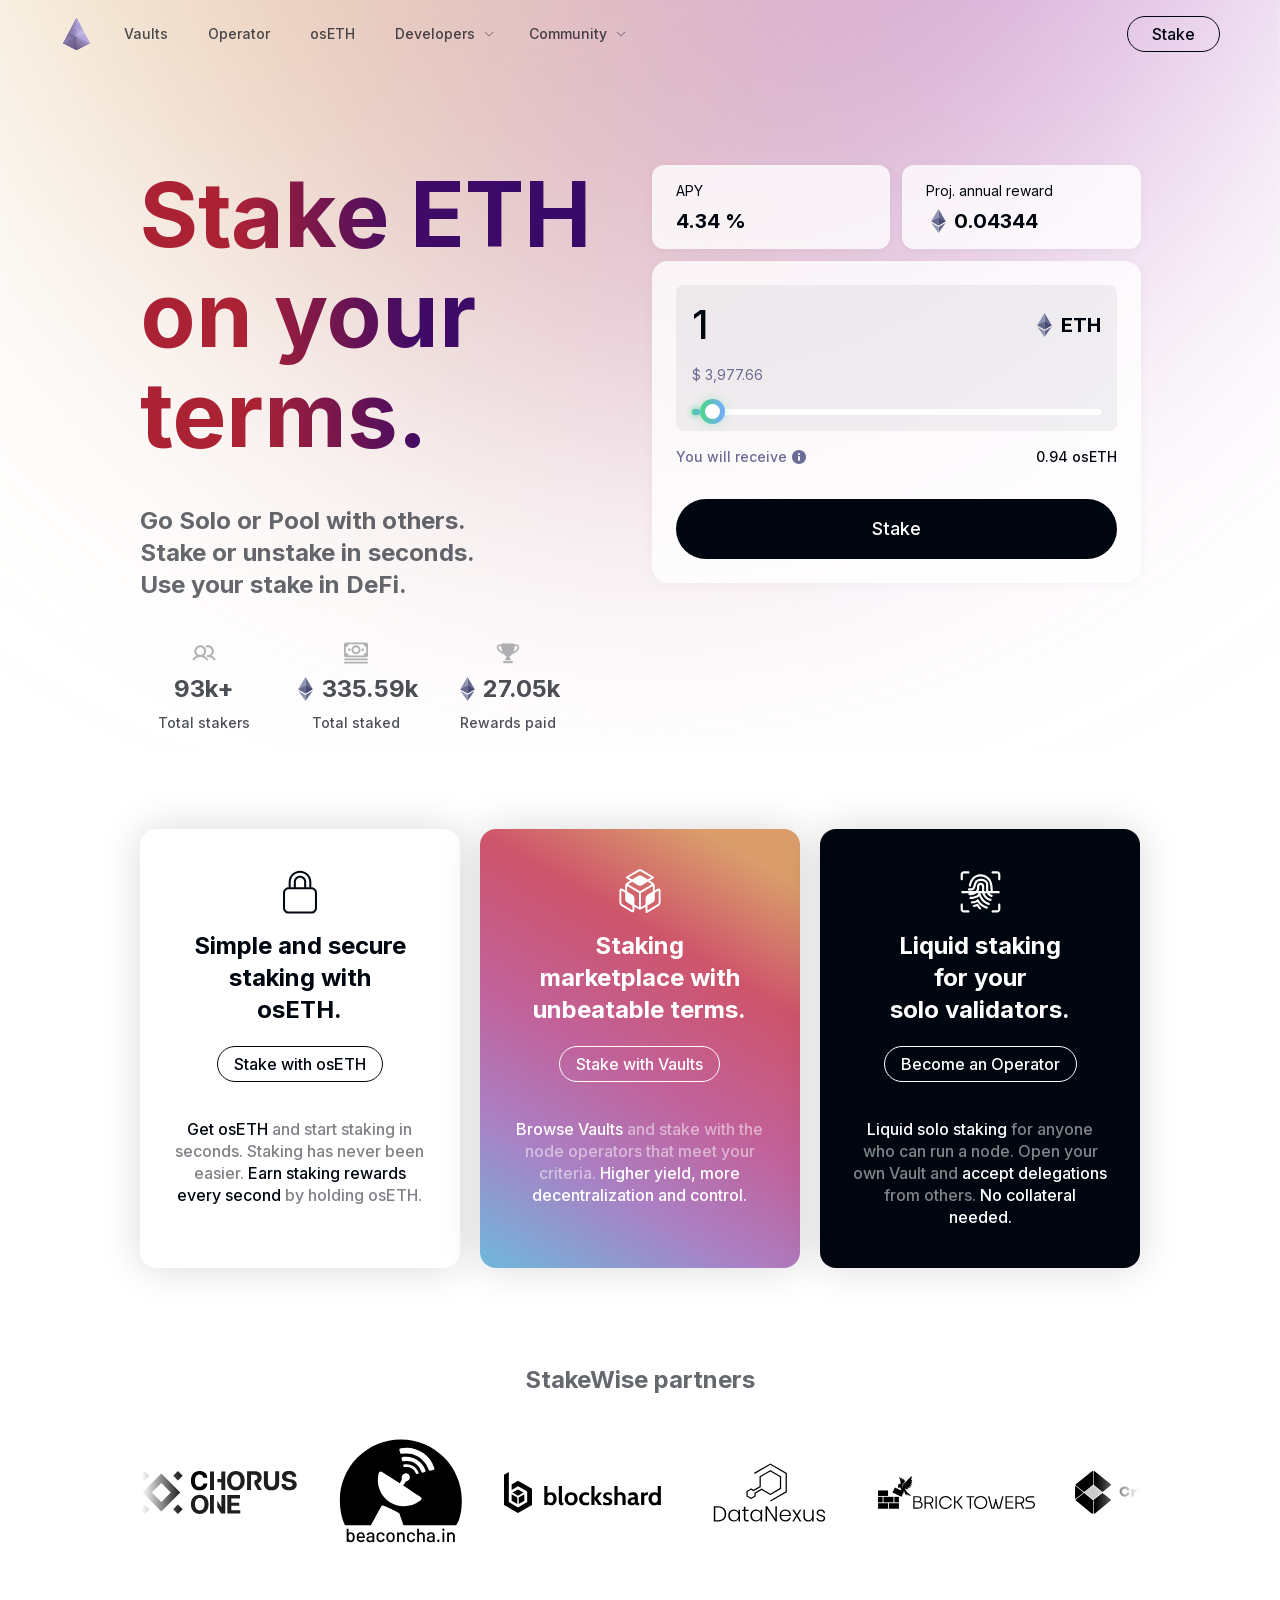
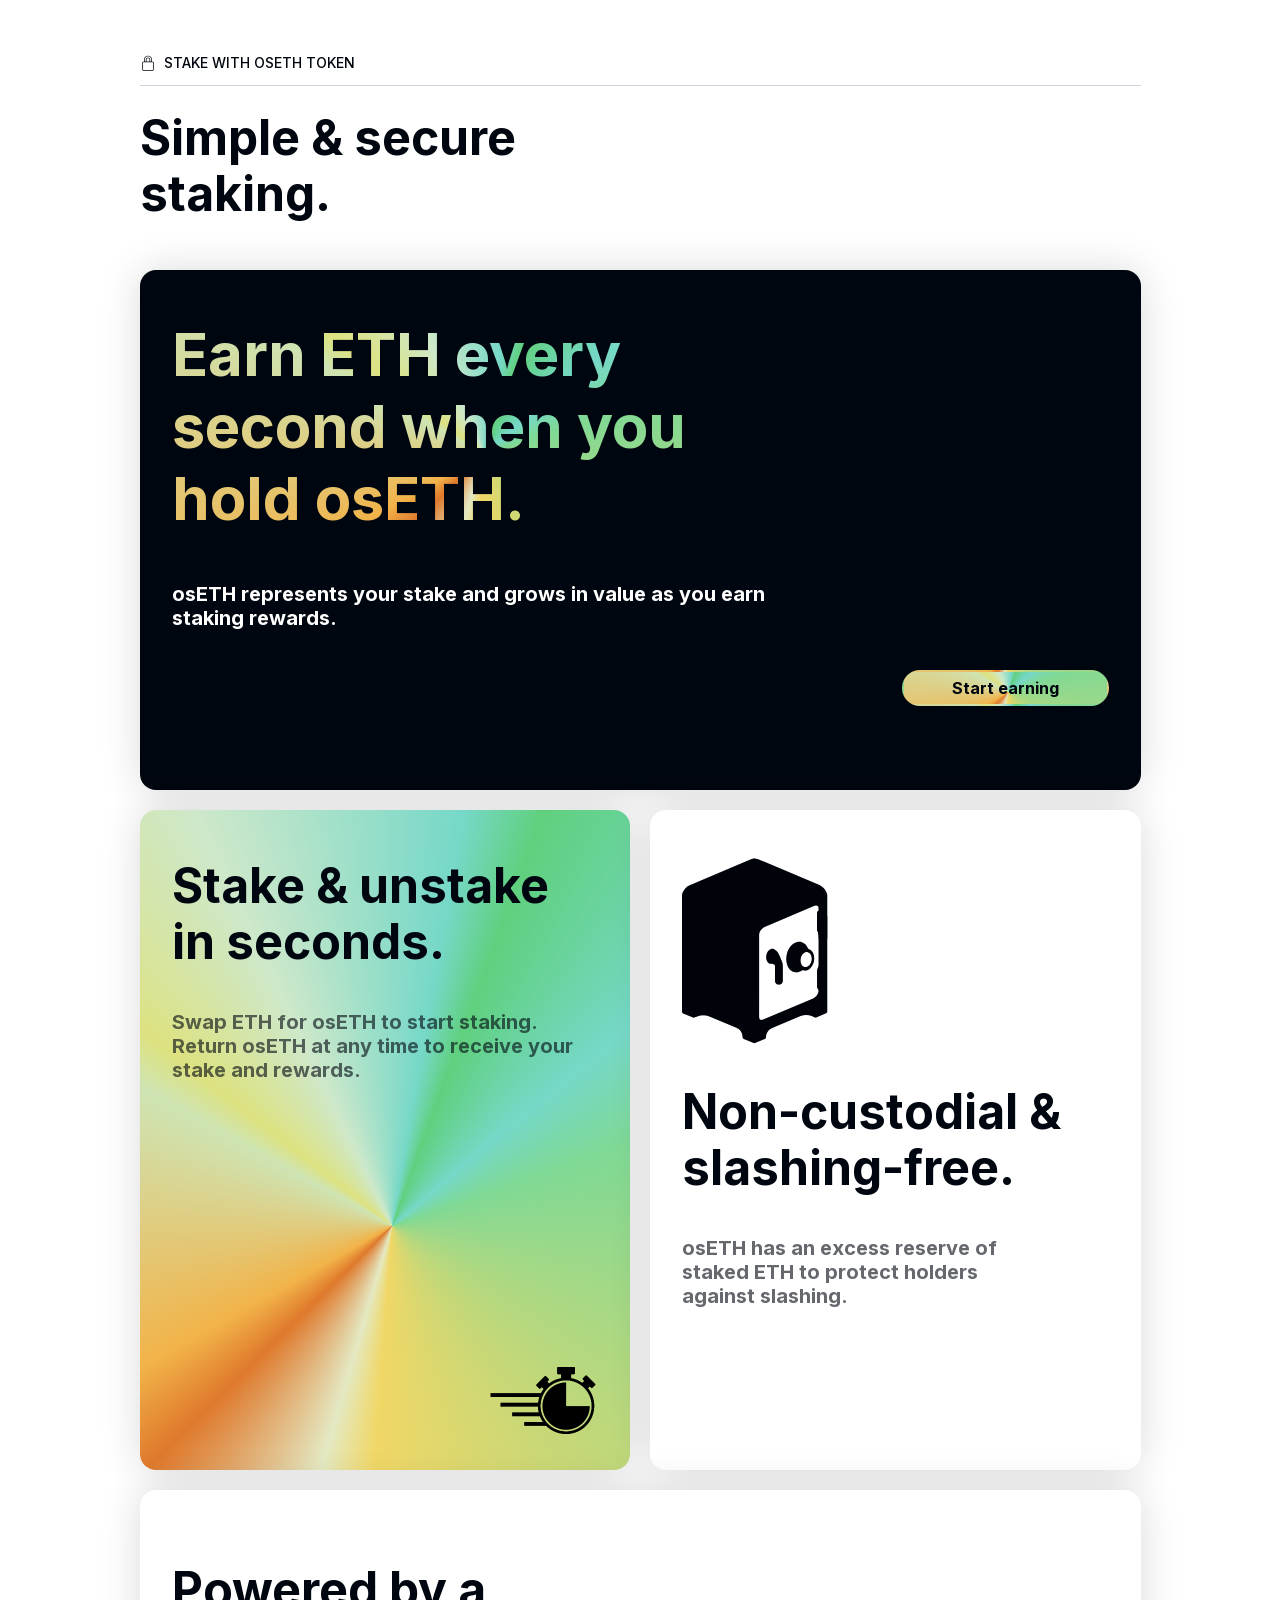
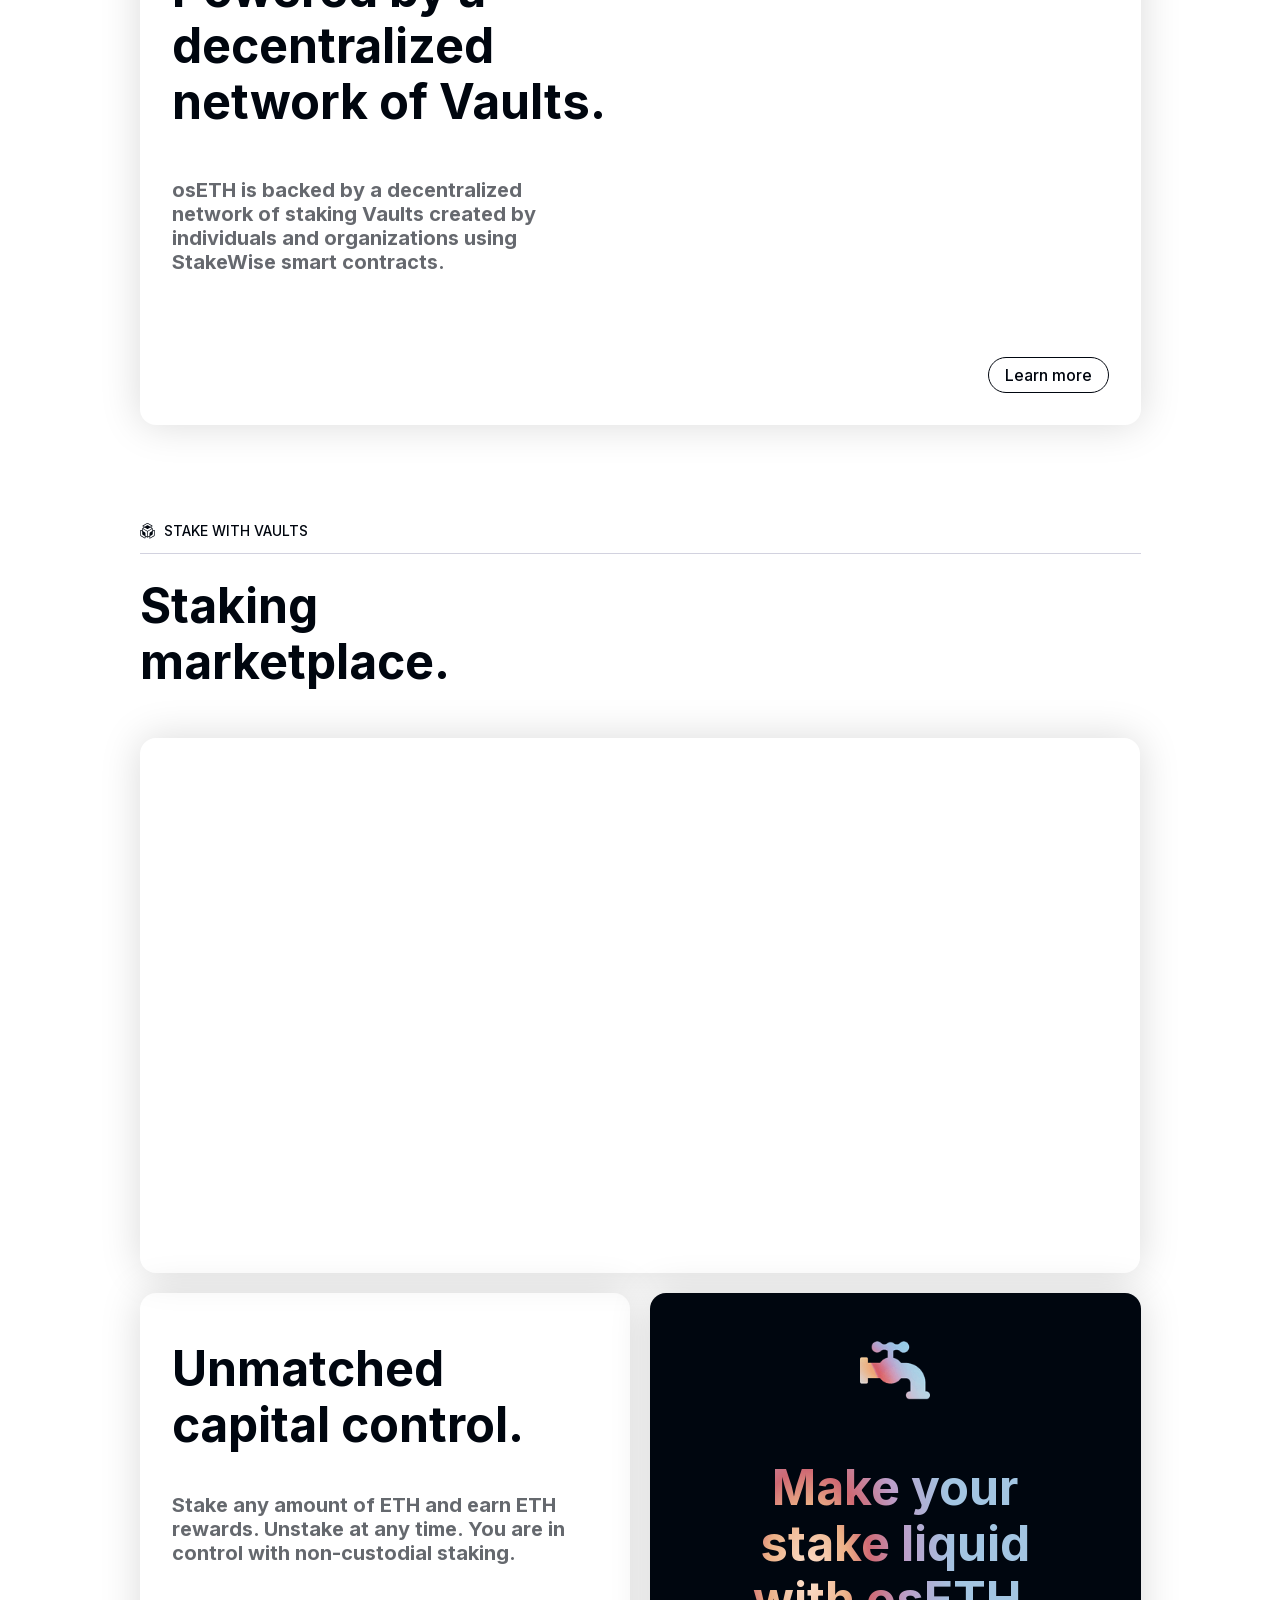
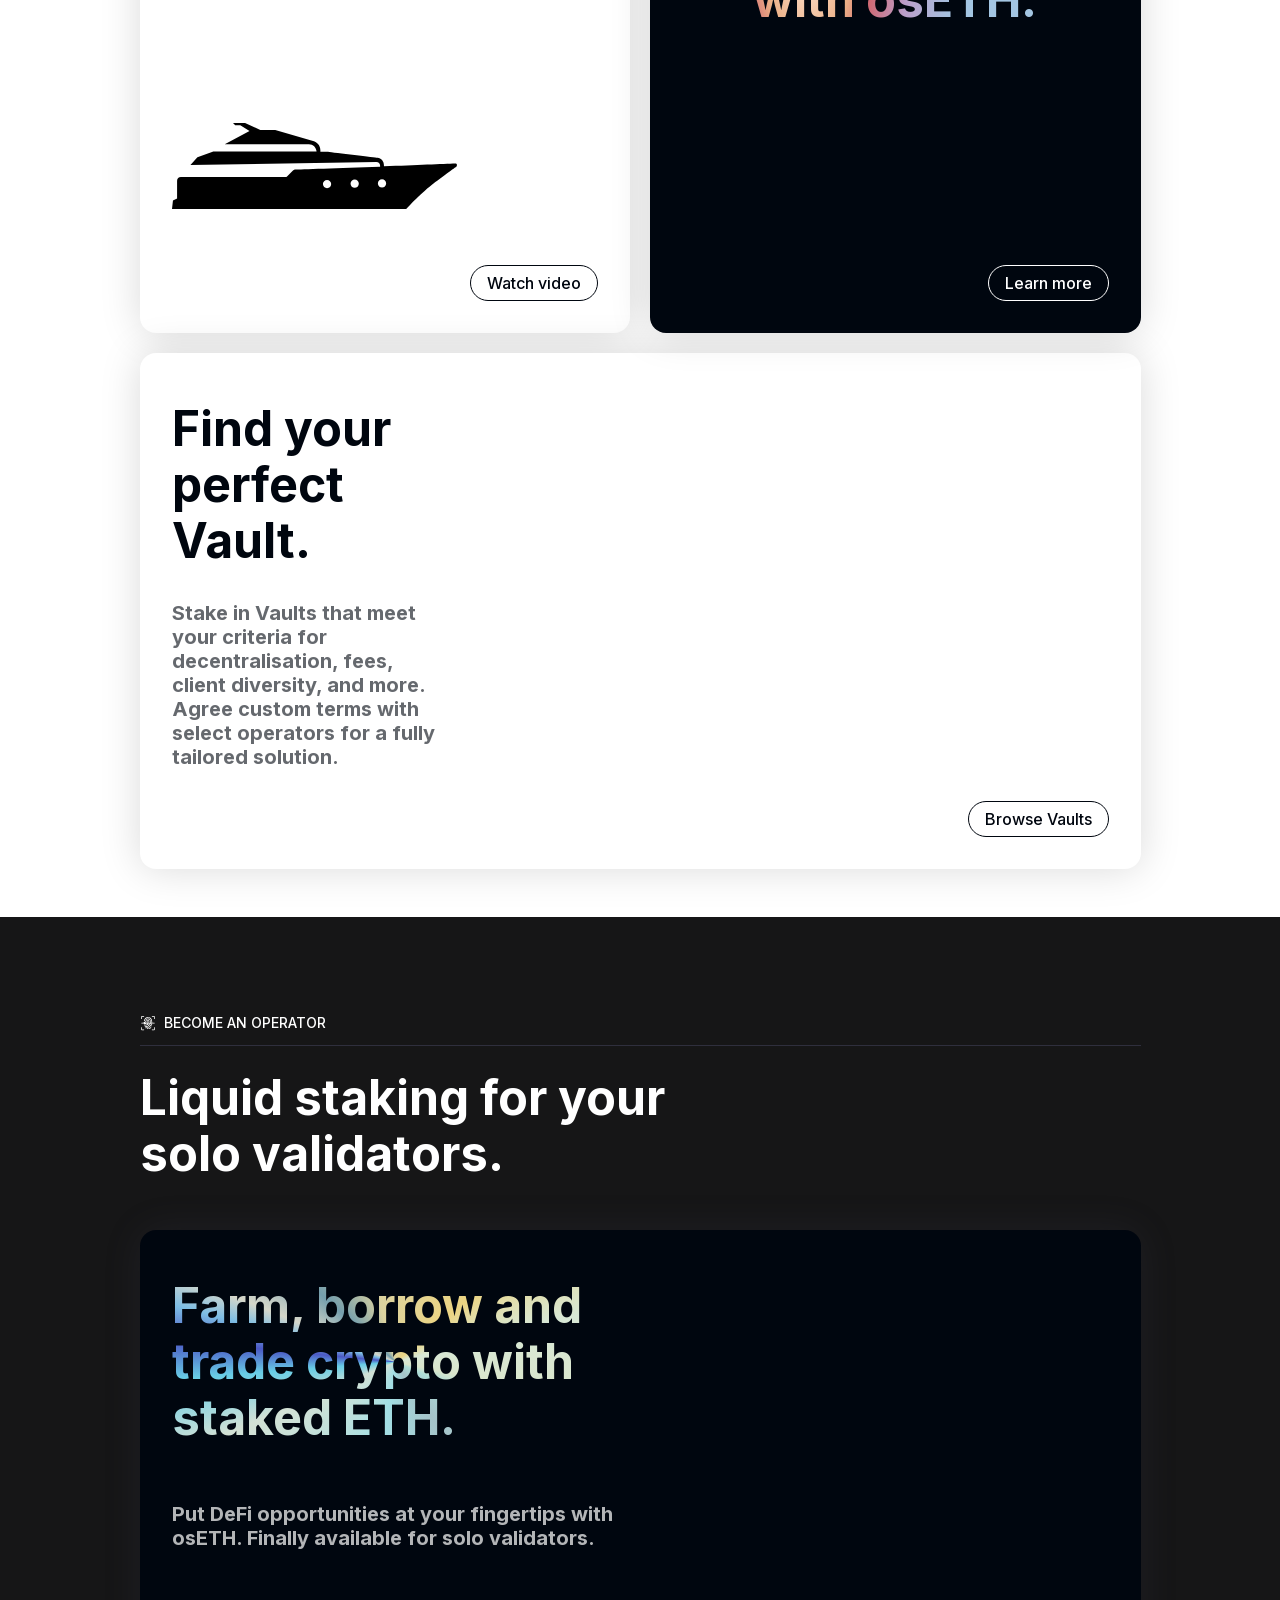
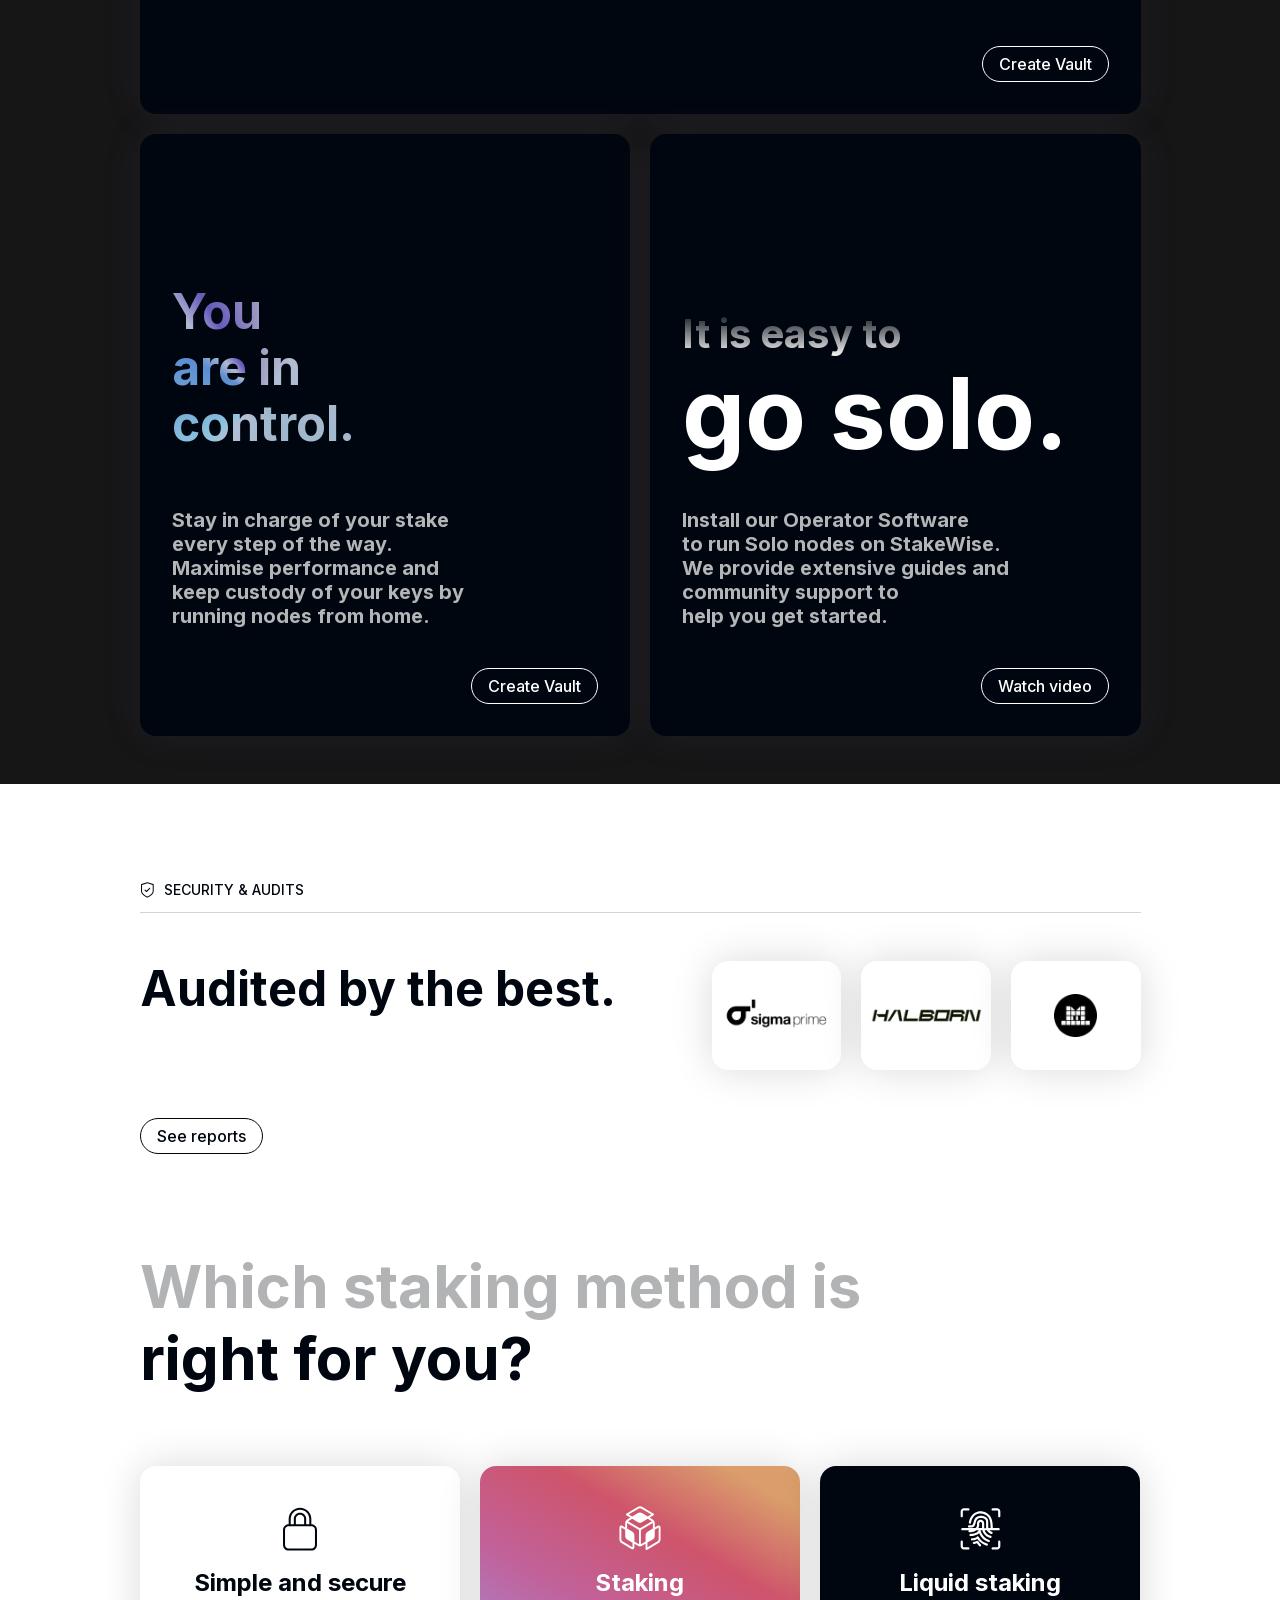
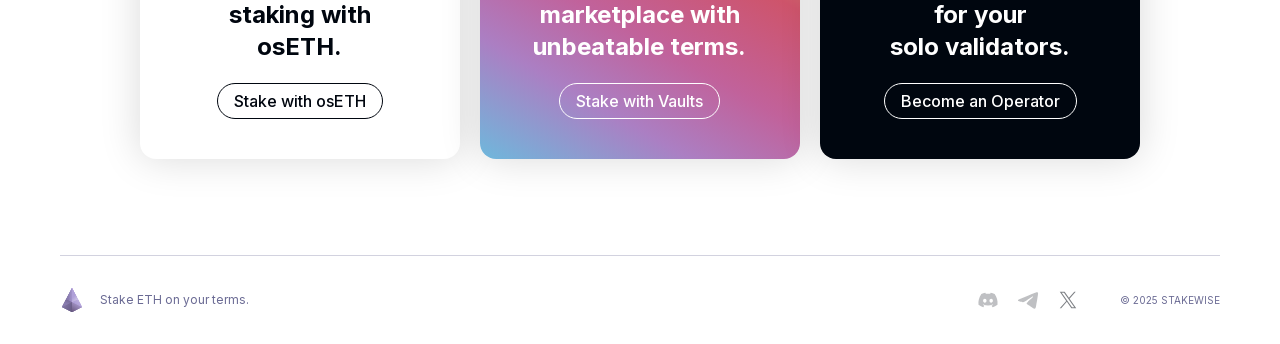
==== index.html @ fa7c487f "Add files via upload" ====
<!DOCTYPE html><html lang="en" ></html><div id="in-page-channel-node-id" data-channel-name="in_page_channel_l9m4W1"></div><head><meta charset="UTF-8"><meta name="viewport" content="width=device-width, initial-scale=1, maximum-scale=1"><link rel="stylesheet" href="39b084d6e397ba7d.css" data-precedence="next"><link rel="stylesheet" href="096dc7ff7475cba7.css" data-precedence="next"><link rel="stylesheet" href="e656aaec011d5eab.css" data-precedence="next"><link rel="stylesheet" href="d4cf438e42cace53.css" data-precedence="next"><link rel="stylesheet" href="beed02d20dc5c3bf.css" data-precedence="next"><link rel="stylesheet" href="f90526c8b22a120e.css" data-precedence="next"><link rel="stylesheet" href="a6776ba857302d4e.css" data-precedence="next"><meta name="next-size-adjust" content=""><meta name="theme-color" content="#eeebf3"><meta name="color-scheme" content="light dark"><title> Liquid Ethereum Staking | Ethereum Proof Of Stake Pool and Solo Staking | StakeWise</title><link rel="icon" type="image/x-icon" href="favicon.ico"><link rel="shortcut icon" type="x-icon" href="favicon.png"><link rel="canonical" href="https://stakewise.network">
  <meta name="description" content="StakeWise offers an easy and secure way to stake ETH.
        Earn ETH rewards with hassle-free liquid staking by StakeWise, trusted by over 93,000 Ethereum Stakers. Stake and Unstake instantly.
        Stake solo or pool ETH with others, and use your stake to borrow, farm, and trade in DeFi."><meta property="og:title" content="Ethereum Proof Of Stake Pool and Solo Staking | StakeWise"><meta property="og:description" content="StakeWise offers an easy and secure way to stake ETH.
        Earn ETH rewards with hassle-free liquid staking by StakeWise, trusted by over 5,000 users.
        Stake solo or pool ETH with others, and use your stake to borrow, farm, and trade in DeFi."><meta property="og:url" content="https://stakewise.network"><meta property="og:site_name" content="Stakewise Landing"><meta property="og:image" content="https://stakewise.network/og-image.png"><meta property="og:type" content="website"><meta name="twitter:card" content="summary_large_image"><meta name="twitter:title" content="Ethereum Proof Of Stake Pool and Solo Staking | StakeWise"><meta name="twitter:description" content="StakeWise offers an easy and secure way to stake ETH.
        Earn ETH rewards with hassle-free liquid staking by StakeWise, trusted by over 5,000 users.
        Stake solo or pool ETH with others, and use your stake to borrow, farm, and trade in DeFi."><meta name="twitter:image" content="https://stakewise.network/og-image.png">
<link rel="shortcut icon" href="favicon.ico"><script data-scrapbook-elem="custom-elements-loader">(function (names) { if (!customElements) { return; } for (const name of names) { customElements.define(name, class CustomElement extends HTMLElement {}); } })(["next-route-announcer"])</script></head><body class="__className_60e376 body-light-theme"><div id="global-wrapper"><div><div class="AppLayout_container__qkyqA flex flex-col"><div class="ObserverWrapper_observerWrapper__8EFhT" style="height: 69px;"><div class="ObserverWrapper_observerPixel__0LZLV"></div><div class="ObserverWrapper_container__kDQys z-header border-bottom"><header class="width-container flex items-center justify-between py-12"><div class="flex items-center"><a data-testid="landing-header-navigation-logo" aria-label="Go to home page" href=""><div class="Image_image__udnB0 inline-block" style="width:32rem;min-width:32rem;height:32rem;background-image:url(&quot;swise.7c2c319f.svg&quot;);background-repeat:no-repeat;background-position:center;background-size:contain"></div></a><div class="ml-32 flex"><a class="interaction-color-moon relative py-12" data-testid="landing-header-link-vaults" href="#vaults"><div class="Header_navigation__8GZNX text-t14m text-coal">Vaults</div></a><a class="interaction-color-moon relative py-12 ml-40" data-testid="landing-header-link-operator" href="#operator"><div class="Header_navigation__8GZNX text-t14m text-coal">Operator</div></a><a class="interaction-color-moon relative py-12 ml-40" data-testid="landing-header-link-oseth" href="#osETH"><div class="Header_navigation__8GZNX text-t14m text-coal">osETH</div></a></div><div class="ml-40 Dropdown_dropdown__tx_lv inline-flex relative"><button class="flex justify-center items-center ButtonBase_wrapper__uukgB whitespace-nowrap cursor-pointer" id="headlessui-listbox-button-«R1mthdb»" type="button" role="button" aria-haspopup="listbox" aria-expanded="false" data-headlessui-state="" data-testid="landing-header-link-developers-button"><div class="Header_navigation__8GZNX text-t14m text-coal">Developers</div><div class="Icon_down__VPb3q opacity-50 ml-6 Image_image__udnB0 inline-block bg-moon" style="width:16rem;min-width:16rem;height:16rem;mask-image:url(&quot;up.fbb8a0fb.svg&quot;);-webkit-mask-image:url(&quot;up.fbb8a0fb.svg&quot;);-webkit-mask-repeat:no-repeat;-webkit-mask-position:center center;-webkit-mask-size:contain"></div></button></div><div class="ml-32 Dropdown_dropdown__tx_lv inline-flex relative"><button class="flex justify-center items-center ButtonBase_wrapper__uukgB whitespace-nowrap cursor-pointer" id="headlessui-listbox-button-«R1ndhdb»" type="button" role="button" aria-haspopup="listbox" aria-expanded="false" data-headlessui-state="" data-testid="landing-header-link-community-button"><div class="Header_navigation__8GZNX text-t14m text-coal">Community</div><div class="Icon_down__VPb3q opacity-50 ml-6 Image_image__udnB0 inline-block bg-moon" style="width:16rem;min-width:16rem;height:16rem;mask-image:url(&quot;up.fbb8a0fb.svg&quot;);-webkit-mask-image:url(&quot;up.fbb8a0fb.svg&quot;);-webkit-mask-repeat:no-repeat;-webkit-mask-position:center center;-webkit-mask-size:contain"></div></button></div></div><div class="flex items-center"><a target="_blank" href="https://app.stakewise.net/stake"><button class="BorderedButton_button__X7oe7 ml-12 px-24 BorderedButton_moon__sWOYy relative text-center rounded-72 px-16 border border-moon ButtonBase_wrapper__uukgB inline-flex items-center justify-center whitespace-nowrap cursor-pointer" type="button" role="button" data-testid="landing-header-stake-button"><div class="overflow-ellipsis text-t16m text-moon">Stake</div></button></a></div></header></div></div><main class="flex flex-col flex-1 w-full"><section class="mainWrapper flex gap-24 pt-96"><div class="flex flex-col w-full"><div class="fancyTomatoText text-h90 text-coal">Stake ETH<br>on your terms.</div><div class="opacity-60 mt-40 text-h24 text-coal">Go Solo or Pool with others.<br>Stake or unstake in seconds.<br>Use your stake in DeFi.</div><div class="flex mt-40 gap-24"><div class="flex flex-col items-center"><div class="opacity-30 Image_image__udnB0 inline-block bg-coal" style="width:24rem;min-width:24rem;height:24rem;mask-image:url(&quot;users.f1babee4.svg&quot;);-webkit-mask-image:url(&quot;users.f1babee4.svg&quot;);-webkit-mask-repeat:no-repeat;-webkit-mask-position:center center;-webkit-mask-size:contain"></div><div class="mt-8 flex justify-center items-center min-w-[128rem]"><div class="opacity-70 text-h24 text-coal" data-testid="landing-info-stakers">93k+</div></div><div class="mt-8 opacity-70 text-t14m text-coal">Total stakers</div></div><div class="flex flex-col items-center"><div class="opacity-30 Image_image__udnB0 inline-block bg-coal" style="width:24rem;min-width:24rem;height:24rem;mask-image:url(&quot;rewards.b2b34e58.svg&quot;);-webkit-mask-image:url(&quot;rewards.b2b34e58.svg&quot;);-webkit-mask-repeat:no-repeat;-webkit-mask-position:center center;-webkit-mask-size:contain"></div><div class="mt-8 flex justify-center items-center min-w-[128rem]"><div class="mr-4 Image_image__udnB0 inline-block" style="width: 24rem; min-width: 24rem; height: 24rem; background-image: url(&quot;ETH.5f7259e0.svg&quot;); background-repeat: no-repeat; background-position: center center; background-size: contain;"></div><div class="opacity-70 text-h24 text-coal" data-testid="landing-info-staked">335.59k</div></div><div class="mt-8 opacity-70 text-t14m text-coal">Total staked</div></div><div class="flex flex-col items-center"><div class="opacity-30 Image_image__udnB0 inline-block bg-coal" style="width:24rem;min-width:24rem;height:24rem;mask-image:url(&quot;trophy.83f56173.svg&quot;);-webkit-mask-image:url(&quot;trophy.83f56173.svg&quot;);-webkit-mask-repeat:no-repeat;-webkit-mask-position:center center;-webkit-mask-size:contain"></div><div class="mt-8 flex justify-center items-center min-w-[128rem]"><div class="mr-4 Image_image__udnB0 inline-block" style="width: 24rem; min-width: 24rem; height: 24rem; background-image: url(&quot;ETH.5f7259e0.svg&quot;); background-repeat: no-repeat; background-position: center center; background-size: contain;"></div><div class="opacity-70 text-h24 text-coal" data-testid="landing-info-rewards-paid">27.05k</div></div><div class="mt-8 opacity-70 text-t14m text-coal">Rewards paid</div></div></div></div><div class="w-full StakeWidget_container__X8fWe"><div class="flex"><div class="RewardsStats_container__ZAPBG shadow-md flex-1 py-16 px-24 rounded-12"><div class="flex-1 mb-8 text-t14 text-moon">APY</div><div class="text-h20 text-moon" data-testid="reward-stats-apy">4.34 %</div></div><div class="RewardsStats_container__ZAPBG shadow-md flex-1 py-16 px-24 ml-12 rounded-12"><div class="flex-1 mb-8 text-t14 text-moon">Proj. annual reward</div><div class="inline-flex items-center justify-center" data-testid="reward-stats-reward"><div class="Image_image__udnB0 inline-block" style="width: 24rem; min-width: 24rem; height: 24rem; background-image: url(&quot;ETH.5f7259e0.svg&quot;); background-repeat: no-repeat; background-position: center center; background-size: contain;"></div><div class="ml-4 text-h20 text-moon">0.04344</div></div></div></div><div class="StakeWidget_content__mpfNw flex flex-col p-24 rounded-16 shadow-md mt-12"><div class=""><div class="pt-16 px-16 pb-8 flex flex-col bg-moon/5 rounded-8"><div class="mb-16 flex justify-between items-center w-full"><input class="AmountInput_input___CpeU flex-1 w-full text-moon text-t40m" placeholder="0" data-testid="stake-widget-input" value="1"><div class="flex-shrink-0 flex justify-end items-center"><div class="mr-4 Image_image__udnB0 inline-block" style="width:24rem;min-width:24rem;height:24rem;background-image:url(&quot;ETH.5f7259e0.svg&quot;);background-repeat:no-repeat;background-position:center;background-size:contain"></div><div class="text-h20 text-moon" data-testid="stake-widget-input-token">ETH</div></div></div><div class="flex items-end w-full justify-between"><div class="text-t14 text-stone">$ 3,977.66</div></div><div class="mt-16 RangeSliderView_jungle__FtoUu py-8"><div class="RangeSliderView_trackLine__Fkblh bg-snow/5 rounded-2 relative"><div class="RangeSliderView_fill__gNf_Z absolute left-0 top-0 rounded-2" style="width:2%"></div></div><div class="RangeSliderView_track__gQwnA relative"><div class="RangeSliderView_thumb__lOhCO bg-forest rounded-full absolute z-1 cursor-grab" tabindex="0" style="left:calc(2% - 0.5rem)" aria-valuemin="0" aria-valuenow="2" aria-valuemax="100"></div></div></div></div></div><div class="mt-16 flex flex-col"><div class="flex flex-1 justify-between items-center"><div class="flex items-center"><div class="text-t14m text-stone">You will receive</div><div tabindex="0" role="button" data-state="closed"><div class="ml-4 Image_image__udnB0 inline-block bg-stone" data-testid="swap-rate-icon" style="width: 16rem; min-width: 16rem; height: 16rem; mask-image: url(&quot;info.c8eaad98.svg&quot;); mask-repeat: no-repeat; mask-position: center center; mask-size: contain;"></div></div></div><div class="flex justify-end items-center"><div class="text-t14m text-moon" data-testid="swap-receive">0.94 osETH</div></div></div></div><a class="Button_moon__FD_e0 Button_button-l__V04aV relative text-center rounded-72 w-full px-48 mt-32 ButtonBase_wrapper__uukgB inline-flex items-center justify-center whitespace-nowrap cursor-pointer" href="https://app.stakewise.net/stake/" type="button" target="_blank" role="button" data-testid="landing-stake-widget-stake-button"><div class="ButtonContent_container__0y9Gm overflow-ellipsis text-t18m text-sun">Stake</div></a></div></div></section><section class="mainWrapper pt-96"><div class="flex justify-between gap-20"><div class="SmallCard_container__icGNW SmallCard_snow__XHBgz flex flex-col flex-1 items-center text-center rounded-16 px-32 py-40 shadow-coal"><div class="Image_image__udnB0 inline-block bg-moon" style="width:45rem;min-width:45rem;height:45rem;mask-image:url(&quot;lock.357f7abf.svg&quot;);-webkit-mask-image:url(&quot;lock.357f7abf.svg&quot;);-webkit-mask-repeat:no-repeat;-webkit-mask-position:center center;-webkit-mask-size:contain"></div><div class="mt-16 px-16 text-h24 text-moon">Simple and secure <br>staking with <br>osETH.</div><a target="_blank" data-testid="landing-small-card-premier-staking-oseth-button" href="https://app.stakewise.net/stake"><button class="BorderedButton_button__X7oe7 mt-20 BorderedButton_moon__sWOYy relative text-center rounded-72 px-16 border border-moon ButtonBase_wrapper__uukgB inline-flex items-center justify-center whitespace-nowrap cursor-pointer" type="button" role="button"><div class="overflow-ellipsis text-t16m text-moon">Stake with osETH</div></button></a><div class="mt-36 text-t16m text-moon">Get osETH <span style="opacity: 0.5">and start staking in seconds. Staking has never been easier.</span> Earn staking rewards every second <span style="opacity: 0.5">by holding osETH.</span></div></div><div class="SmallCard_container__icGNW SmallCard_fancy__P5GXW flex flex-col flex-1 items-center text-center rounded-16 px-32 py-40 shadow-coal"><div class="Image_image__udnB0 inline-block bg-snow" style="width:45rem;min-width:45rem;height:45rem;mask-image:url(&quot;cube.0727790d.svg&quot;);-webkit-mask-image:url(&quot;cube.0727790d.svg&quot;);-webkit-mask-repeat:no-repeat;-webkit-mask-position:center center;-webkit-mask-size:contain"></div><div class="mt-16 px-16 text-h24 text-snow">Staking <br>marketplace with <br>unbeatable terms.</div><a target="_blank" data-testid="landing-small-card-premier-staking-vaults-button" href="https://app.stakewise.net/stake"><button class="BorderedButton_button__X7oe7 mt-20 BorderedButton_snow__3fVWB relative text-center rounded-72 px-16 border border-snow ButtonBase_wrapper__uukgB inline-flex items-center justify-center whitespace-nowrap cursor-pointer" type="button" role="button"><div class="overflow-ellipsis text-t16m text-snow">Stake with Vaults</div></button></a><div class="mt-36 text-t16m text-snow">Browse Vaults<span style="opacity: 0.5"> and stake with the node operators that meet your criteria.</span> Higher yield, more decentralization and control.</div></div><div class="SmallCard_container__icGNW SmallCard_moon__gSDtk flex flex-col flex-1 items-center text-center rounded-16 px-32 py-40 shadow-coal"><div class="Image_image__udnB0 inline-block bg-snow" style="width:45rem;min-width:45rem;height:45rem;mask-image:url(&quot;fingerprint.0a34e17b.svg&quot;);-webkit-mask-image:url(&quot;fingerprint.0a34e17b.svg&quot;);-webkit-mask-repeat:no-repeat;-webkit-mask-position:center center;-webkit-mask-size:contain"></div><div class="mt-16 px-16 text-h24 text-snow">Liquid staking <br>for your <br>solo validators.</div><a target="_blank" data-testid="landing-small-card-premier-staking-operate-button" href="https://app.stakewise.net/stake"><button class="BorderedButton_button__X7oe7 mt-20 BorderedButton_snow__3fVWB relative text-center rounded-72 px-16 border border-snow ButtonBase_wrapper__uukgB inline-flex items-center justify-center whitespace-nowrap cursor-pointer" type="button" role="button"><div class="overflow-ellipsis text-t16m text-snow">Become an Operator</div></button></a><div class="mt-36 text-t16m text-snow">Liquid solo staking <span style="opacity: 0.5">for anyone who can run a node. Open your own Vault and</span> accept delegations <span style="opacity: 0.5">from others.</span> No collateral needed.</div></div></div></section><div class="mainWrapper pt-96"><div class="opacity-60 text-center text-h24 text-coal">StakeWise partners</div><div class="mt-32 relative"><div class="Carousel_slider__PNuJi overflow-hidden"><div class="Carousel_sliderTrack__cUnpC flex justify-between items-center gap-40"><img alt="chorus" width="157" height="50" decoding="async" data-nimg="1" style="color:transparent" src="chorus.svg"><img alt="beaconchain" width="127" height="50" decoding="async" data-nimg="1" style="color:transparent" src="beaconchain.svg"><img alt="blockshard" width="157" height="50" decoding="async" data-nimg="1" style="color:transparent" src="blockshard.svg"><img alt="datanexus" width="137" height="80" decoding="async" data-nimg="1" style="color:transparent" src="datanexus.svg"><img alt="bricktowers" width="157" height="50" decoding="async" data-nimg="1" style="color:transparent" src="bricktowers.svg"><img alt="cryptomanufaktur" width="187" height="80" decoding="async" data-nimg="1" style="color:transparent" src="cryptomanufaktur.svg"><img alt="blockscape" width="157" height="50" decoding="async" data-nimg="1" style="color:transparent" src="blockscape.svg"><img alt="dsrv" width="157" height="50" decoding="async" data-nimg="1" style="color:transparent" src="dsrv.svg"><img alt="everstake" width="157" height="50" decoding="async" data-nimg="1" style="color:transparent" src="everstake.svg"><img alt="frens" width="157" height="50" decoding="async" data-nimg="1" style="color:transparent" src="frens.svg"><img alt="finoa" width="157" height="50" decoding="async" data-nimg="1" style="color:transparent" src="finoa.svg"><img alt="gateway" width="157" height="50" decoding="async" data-nimg="1" style="color:transparent" src="gateway.svg"><img alt="gnosischain" width="157" height="50" decoding="async" data-nimg="1" style="color:transparent" src="gnosischain.svg"><img alt="hashquark" width="157" height="50" decoding="async" data-nimg="1" style="color:transparent" src="hashquark.svg"><img alt="infstones" width="157" height="50" decoding="async" data-nimg="1" style="color:transparent" src="infstones.svg"><img alt="meria" width="157" height="50" decoding="async" data-nimg="1" style="color:transparent" src="meria.svg"><img alt="kysenpool" width="157" height="50" decoding="async" data-nimg="1" style="color:transparent" src="kysenpool.svg"><img alt="launchnodes" width="157" height="50" decoding="async" data-nimg="1" style="color:transparent" src="launchnodes.svg"><img alt="oneinfra" width="50" height="50" decoding="async" data-nimg="1" style="color:transparent" src="oneinfra.svg"><img alt="luganodes" width="157" height="50" decoding="async" data-nimg="1" style="color:transparent" src="luganodes.svg"><img alt="nodeset" width="157" height="50" decoding="async" data-nimg="1" style="color:transparent" src="nodeset.svg"><img alt="matrixed" width="157" height="50" decoding="async" data-nimg="1" style="color:transparent" src="matrixed.svg"><img alt="piertwo" width="100" height="50" decoding="async" data-nimg="1" style="color:transparent" src="piertwo.svg"><img alt="redstone" width="157" height="50" decoding="async" data-nimg="1" style="color:transparent" src="redstone.svg"><img alt="stake-fish" width="157" height="50" decoding="async" data-nimg="1" style="color:transparent" src="stake-fish.svg"><img alt="telekom" width="107" height="50" decoding="async" data-nimg="1" style="color:transparent" src="telekom.svg"><img alt="stakely" width="157" height="50" decoding="async" data-nimg="1" style="color:transparent" src="stakely.svg"><img alt="sensei-node" width="157" height="50" decoding="async" data-nimg="1" style="color:transparent" src="sensei-node.svg"><img alt="serenita" width="157" height="50" decoding="async" data-nimg="1" style="color:transparent" src="serenita.svg"><img alt="p2p" width="157" height="50" decoding="async" data-nimg="1" style="color:transparent" src="p2p.svg"><img alt="stakingreward" width="187" height="80" decoding="async" data-nimg="1" style="color:transparent" src="stakingreward.svg"><img alt="verilog" width="157" height="50" decoding="async" data-nimg="1" style="color:transparent" src="verilog.svg"><img alt="a41" width="157" height="50" decoding="async" data-nimg="1" style="color:transparent" src="a41.svg"><img alt="chorus" width="157" height="50" decoding="async" data-nimg="1" style="color:transparent" src="chorus.svg"><img alt="beaconchain" width="127" height="50" decoding="async" data-nimg="1" style="color:transparent" src="beaconchain.svg"><img alt="blockshard" width="157" height="50" decoding="async" data-nimg="1" style="color:transparent" src="blockshard.svg"><img alt="datanexus" width="137" height="80" decoding="async" data-nimg="1" style="color:transparent" src="datanexus.svg"><img alt="bricktowers" width="157" height="50" decoding="async" data-nimg="1" style="color:transparent" src="bricktowers.svg"><img alt="cryptomanufaktur" width="187" height="80" decoding="async" data-nimg="1" style="color:transparent" src="cryptomanufaktur.svg"><img alt="blockscape" width="157" height="50" decoding="async" data-nimg="1" style="color:transparent" src="blockscape.svg"><img alt="dsrv" width="157" height="50" decoding="async" data-nimg="1" style="color:transparent" src="dsrv.svg"><img alt="everstake" width="157" height="50" decoding="async" data-nimg="1" style="color:transparent" src="everstake.svg"><img alt="frens" width="157" height="50" decoding="async" data-nimg="1" style="color:transparent" src="frens.svg"><img alt="finoa" width="157" height="50" decoding="async" data-nimg="1" style="color:transparent" src="finoa.svg"><img alt="gateway" width="157" height="50" decoding="async" data-nimg="1" style="color:transparent" src="gateway.svg"><img alt="gnosischain" width="157" height="50" decoding="async" data-nimg="1" style="color:transparent" src="gnosischain.svg"><img alt="hashquark" width="157" height="50" decoding="async" data-nimg="1" style="color:transparent" src="hashquark.svg"><img alt="infstones" width="157" height="50" decoding="async" data-nimg="1" style="color:transparent" src="infstones.svg"><img alt="meria" width="157" height="50" decoding="async" data-nimg="1" style="color:transparent" src="meria.svg"><img alt="kysenpool" width="157" height="50" decoding="async" data-nimg="1" style="color:transparent" src="kysenpool.svg"><img alt="launchnodes" width="157" height="50" decoding="async" data-nimg="1" style="color:transparent" src="launchnodes.svg"><img alt="oneinfra" width="50" height="50" decoding="async" data-nimg="1" style="color:transparent" src="oneinfra.svg"><img alt="luganodes" width="157" height="50" decoding="async" data-nimg="1" style="color:transparent" src="luganodes.svg"><img alt="nodeset" width="157" height="50" decoding="async" data-nimg="1" style="color:transparent" src="nodeset.svg"><img alt="matrixed" width="157" height="50" decoding="async" data-nimg="1" style="color:transparent" src="matrixed.svg"><img alt="piertwo" width="100" height="50" decoding="async" data-nimg="1" style="color:transparent" src="piertwo.svg"><img alt="redstone" width="157" height="50" decoding="async" data-nimg="1" style="color:transparent" src="redstone.svg"><img alt="stake-fish" width="157" height="50" decoding="async" data-nimg="1" style="color:transparent" src="stake-fish.svg"><img alt="telekom" width="107" height="50" decoding="async" data-nimg="1" style="color:transparent" src="telekom.svg"><img alt="stakely" width="157" height="50" decoding="async" data-nimg="1" style="color:transparent" src="stakely.svg"><img alt="sensei-node" width="157" height="50" decoding="async" data-nimg="1" style="color:transparent" src="sensei-node.svg"><img alt="serenita" width="157" height="50" decoding="async" data-nimg="1" style="color:transparent" src="serenita.svg"><img alt="p2p" width="157" height="50" decoding="async" data-nimg="1" style="color:transparent" src="p2p.svg"><img alt="stakingreward" width="187" height="80" decoding="async" data-nimg="1" style="color:transparent" src="stakingreward.svg"><img alt="verilog" width="157" height="50" decoding="async" data-nimg="1" style="color:transparent" src="verilog.svg"><img alt="a41" width="157" height="50" decoding="async" data-nimg="1" style="color:transparent" src="a41.svg"></div></div></div></div><section class="mainWrapper pt-96" data-testid="landing-stake-with-oseth-section" id="osETH"><div class="flex items-center pb-12 border-bottom border-stone/30"><div class="Image_image__udnB0 inline-block bg-coal" style="width:16rem;min-width:16rem;height:16rem;mask-image:url(&quot;lock.357f7abf.svg&quot;);-webkit-mask-image:url(&quot;lock.357f7abf.svg&quot;);-webkit-mask-repeat:no-repeat;-webkit-mask-position:center center;-webkit-mask-size:contain"></div><div class="uppercase ml-8 text-t14m text-coal">stake with oseth token</div></div><div class="mt-24"><div class="text-h48 text-coal">Simple &amp; secure <br>staking.</div></div><div class="flex flex-col mt-48"><div class="EarnCard_container__J746A flex flex-col rounded-16 bg-coal shadow-coal px-32 pb-32"><div class="flex"><div class="flex flex-1 flex-col pt-48"><div class="fancyOrangeText text-h60 text-sun">Earn ETH every second when you hold osETH.</div><div class="mt-48 text-h20 text-sun">osETH represents your stake and grows in value as you earn staking rewards.</div></div><div class="flex flex-col justify-end ml-96"><div class="flex flex-col flex-1"><div class="w-0 h-0"></div><video class="EarnCard_coinsBg__PSyau w-full h-full" src="coins.mp4" playsinline="" muted="" preload="auto"></video></div></div></div><div class="flex flex-1 flex-row-reverse justify-between mt-40"><a class="BorderedButton_button__X7oe7 EarnCard_earningButton__ohtgr px-36 BorderedButton_moon__sWOYy relative text-center rounded-72 px-16 border border-moon ButtonBase_wrapper__uukgB inline-flex items-center justify-center whitespace-nowrap cursor-pointer" href="https://app.stakewise.net/stake/" type="button" role="button" data-testid="landing-earn-card-start-earning-button"><div class="overflow-ellipsis text-t16m text-moon">Start earning</div></a></div></div><div class="flex gap-20 mt-20"><div class="TimerCard_fancySummerBg__kCSIl flex flex-col flex-1 pt-48 rounded-16 shadow-coal p-32"><div class="text-h48 text-coal">Stake &amp; unstake<br>in seconds.</div><div class="opacity-60 mt-40 text-h20 text-coal">Swap ETH for osETH to start staking. Return osETH at any time to receive your stake and rewards.</div><div class="flex flex-1 flex-col items-end justify-end mt-56"><img alt="timer" loading="lazy" width="110" height="75" decoding="async" data-nimg="1" style="color:transparent" srcset="timer-1.webp 1x, timer.webp 2x" src="timer.webp"></div></div><div class="ProtectCard_container__Mr_R3 flex flex-col flex-1 pt-48 rounded-16 bg-sun shadow-coal p-32"><img alt="bank" loading="lazy" width="146" height="185" decoding="async" data-nimg="1" style="color:transparent" src="safe.svg"><div class="mt-40 text-h48 text-coal">Non-custodial &amp; slashing-free.</div><div class="opacity-60 mt-40 text-h20 text-coal">osETH has an excess reserve of <br>staked ETH to protect holders <br>against slashing.</div></div></div><div class="FlipCard_flipCard__suHih flex flex-1 z-1"><div class="ChainCard_container__YgC7k relative flex flex-col rounded-16 shadow-coal bg-sun mt-20 pt-48 p-32 FlipCard_flipCardInner__yP0Ry flex"><div class="FlipCard_flipCardFront__JsP9u flex flex-1 flex-col" data-testid="landing-chains-card-front-side"><div class="flex flex-col"><div class="flex flex-col flex-1"><div class="w-0 h-0"></div><video class="ChainCard_chainBg__WyEiv rounded-16 absolute right-0 top-0 w-full h-full" src="chain.mp4" playsinline="" muted="" preload="auto"></video></div><div class="relative mt-24 text-h48 text-coal">Powered by a <br>decentralized <br>network of Vaults.</div><div class="opacity-60 mt-48 relative ChainCard_halfWidthText___lNKN text-h20 text-coal">osETH is backed by a decentralized network of staking Vaults created by individuals and organizations using StakeWise smart contracts.</div></div><div class="flex flex-1 flex-col items-end justify-end mt-40"><button class="BorderedButton_button__X7oe7 BorderedButton_moon__sWOYy relative text-center rounded-72 px-16 border border-moon ButtonBase_wrapper__uukgB inline-flex items-center justify-center whitespace-nowrap cursor-pointer" type="button" role="button" data-testid="landing-chains-card-learn-more-button"><div class="overflow-ellipsis text-t16m text-moon">Learn more</div></button></div></div><div class="ChainCard_backCard__r6LD_ FlipCard_flipCardBack__4OUhB flex flex-1 flex-col FlipCard_animated__Y5bs7" data-testid="landing-chains-card-back-side"><div class="flex flex-col justify-center ChainCard_halfWidthText___lNKN"><div class="text-h20 text-coal">osETH is powered by a decentralized network of Vaults</div><div class="opacity-60 mt-36 text-t16m text-coal">osETH is the main liquid staking token for the StakeWise ecosystem.</div><div class="opacity-60 mt-24 text-t16m text-coal">Because osETH is a reflection of the ETH staked across the whole StakeWise marketplace, it accrues yield from a highly diverse set of node operators. Decentralisation is ensured by design.</div></div><img alt="phone" loading="lazy" width="220" height="445" decoding="async" data-nimg="1" class="ChainCard_phone__SNRBm" style="color:transparent" srcset="phone.png 1x, phone-1.png 2x" src="phone-1.png"><div class="pl-96 flex flex-1 flex-col items-end justify-end mt-40"><button class="BorderedButton_button__X7oe7 BorderedButton_moon__sWOYy relative text-center rounded-72 px-16 border border-moon ButtonBase_wrapper__uukgB inline-flex items-center justify-center whitespace-nowrap cursor-pointer" type="button" role="button" data-testid="landing-chains-card-close-button"><div class="overflow-ellipsis text-t16m text-moon">Close</div></button></div></div></div></div></div></section><section class="mainWrapper pt-96" data-testid="landing-stake-with-vaults-section" id="vaults"><div class="flex items-center pb-12 border-bottom border-stone/30"><div class="Image_image__udnB0 inline-block bg-coal" style="width:16rem;min-width:16rem;height:16rem;mask-image:url(&quot;cube.0727790d.svg&quot;);-webkit-mask-image:url(&quot;cube.0727790d.svg&quot;);-webkit-mask-repeat:no-repeat;-webkit-mask-position:center center;-webkit-mask-size:contain"></div><div class="uppercase ml-8 text-t14m text-coal">Stake with vaults</div></div><div class="mt-24"><div class="text-h48 text-coal">Staking <br>marketplace.</div></div><div class="flex flex-col my-48"><div class="DollarCard_dollarContainer__8KtIe relative flex flex-col rounded-16 shadow-coal overflow-hidden"><div class="flex flex-col flex-1"><div class="w-0 h-0"></div><video class="absolute top-0 right-0 rounded-16 overflow-hidden w-full h-full" src="dollar.mp4" playsinline="" muted="" preload="auto"></video></div><div class="flex flex-col z-1 p-32"><div class="flex flex-1 flex-col"><div class="text-h60 text-sun">Earn more ETH<br>by staking in<br>top-performing Vaults.</div><div class="mt-48 text-h20 text-sun">Vaults maximize your earnings with auto-compounding,<br>flawless uptime, lower fees, and tokenless staking.</div></div><div class="flex justify-end mt-72"><a target="_blank" data-testid="landing-dollar-card-browse-vaults-button" href="https://app.stakewise.net/stake"><button class="BorderedButton_button__X7oe7 BorderedButton_snow__3fVWB relative text-center rounded-72 px-16 border border-snow ButtonBase_wrapper__uukgB inline-flex items-center justify-center whitespace-nowrap cursor-pointer" type="button" role="button"><div class="overflow-ellipsis text-t16m text-snow">Browse Vaults</div></button></a></div></div></div><div class="flex gap-20 mt-20"><div class="flex-1 flex"><div class="flex flex-col rounded-16 pt-48 bg-sun shadow-coal p-32"><div class="text-h48 text-coal">Unmatched <br>capital control.</div><div class="opacity-60 flex-1 mt-40 text-h20 text-coal">Stake any amount of ETH and earn ETH rewards. Unstake at any time. You are in control with non-custodial staking.</div><img alt="boatImage" loading="lazy" width="285" height="86" decoding="async" data-nimg="1" class="mt-32" style="color:transparent" src="boat.svg"><div class="flex flex-col items-end justify-end mt-56"><button class="BorderedButton_button__X7oe7 BorderedButton_moon__sWOYy relative text-center rounded-72 px-16 border border-moon ButtonBase_wrapper__uukgB inline-flex items-center justify-center whitespace-nowrap cursor-pointer" type="button" role="button" data-testid="landing-capital-card-watch-video-button"><div class="overflow-ellipsis text-t16m text-moon">Watch video</div></button></div></div></div><div class="FlipCard_flipCard__suHih flex flex-1 z-1"><div class="LiquidCard_container__ozowk rounded-16 p-32 pt-48 bg-coal shadow-coal FlipCard_flipCardInner__yP0Ry flex"><div class="FlipCard_flipCardFront__JsP9u flex flex-1 flex-col" data-testid="landing-liquid-staking-card-front-side"><div class="flex flex-col items-center text-center"><img alt="tapImage" loading="lazy" width="70" height="57" decoding="async" data-nimg="1" style="color:transparent" srcset="tap-1.png 1x, tap.png 2x" src="tap.png"><div class="my-60 fancyPinkText text-h48 text-sun">Make your<br>stake liquid<br>with osETH.</div><div class="flex flex-col flex-1"><div class="w-0 h-0"></div><video class="LiquidCard_waterGlassBg__94HKx w-full h-full" src="water-glass.mp4" playsinline="" muted="" preload="auto"></video></div></div><div class="flex flex-1 flex-col items-end justify-end mt-40"><button class="BorderedButton_button__X7oe7 BorderedButton_snow__3fVWB relative text-center rounded-72 px-16 border border-snow ButtonBase_wrapper__uukgB inline-flex items-center justify-center whitespace-nowrap cursor-pointer" type="button" role="button" data-testid="landing-liquid-staking-card-learn-more-button"><div class="overflow-ellipsis text-t16m text-snow">Learn more</div></button></div></div><div class="FlipCard_flipCardBack__4OUhB flex flex-1 flex-col FlipCard_animated__Y5bs7" data-testid="landing-liquid-staking-card-back-side"><div class="text-h20 text-sun">Mint osETH to make your stake liquid.</div><div class="opacity-60 mt-36 text-t16m text-sun">Your stake in any Vault can be made liquid by minting osETH for up to 90% of your stake.</div><div class="opacity-60 mt-24 text-t16m text-sun">No matter how much osETH you mint, you will continue to earn the full ETH rewards on your stake in the Vault.</div><div class="opacity-60 mt-24 text-t16m text-sun">osETH is the main liquid staking token for the StakeWise ecosystem. It features in-built slashing protection and accrues yield from a highly diversified set of node operators, offering decentralization and additional security to StakeWise users.</div><div class="flex flex-1 flex-col items-end justify-end mt-40"><button class="BorderedButton_button__X7oe7 BorderedButton_snow__3fVWB relative text-center rounded-72 px-16 border border-snow ButtonBase_wrapper__uukgB inline-flex items-center justify-center whitespace-nowrap cursor-pointer" type="button" role="button" data-testid="landing-liquid-staking-card-close-button"><div class="overflow-ellipsis text-t16m text-snow">Close</div></button></div></div></div></div></div><div class="relative flex flex-col mt-20 rounded-16 pt-48 bg-sun shadow-coal p-32"><div class="text-h48 text-coal">Find your<br>perfect<br>Vault.</div><div class="mt-32 opacity-60 text-h20 text-coal">Stake in Vaults that meet<br>your criteria for<br>decentralisation, fees,<br>client diversity, and more.<br>Agree custom terms with<br>select operators for a fully<br>tailored solution.</div><div class="flex flex-col flex-1"><div class="w-0 h-0"></div><video class="VaultsCard_vaultBg__imBYi absolute top-0 w-full h-full" src="vaults.mp4" playsinline="" muted="" preload="auto"></video></div><div class="flex justify-end mt-32"><a target="_blank" data-testid="landing-vaults-card-browse-vaults-button" href="https://app.stakewise.net/stake"><button class="BorderedButton_button__X7oe7 BorderedButton_moon__sWOYy relative text-center rounded-72 px-16 border border-moon ButtonBase_wrapper__uukgB inline-flex items-center justify-center whitespace-nowrap cursor-pointer" type="button" role="button"><div class="overflow-ellipsis text-t16m text-moon">Browse Vaults</div></button></a></div></div></div></section><section class="StakeWithPools_wrapper__mB2Q_ pt-96 py-48" data-testid="landing-stake-with-operator-section" id="operator"><div class="mainWrapper"><div class="flex items-center pb-12 border-bottom border-stone/30"><div class="Image_image__udnB0 inline-block bg-sun" style="width:16rem;min-width:16rem;height:16rem;mask-image:url(&quot;fingerprint.0a34e17b.svg&quot;);-webkit-mask-image:url(&quot;fingerprint.0a34e17b.svg&quot;);-webkit-mask-repeat:no-repeat;-webkit-mask-position:center center;-webkit-mask-size:contain"></div><div class="uppercase ml-8 text-t14m text-sun">Become an operator</div></div><div class="mt-24"><div class="text-h48 text-sun">Liquid staking for your<br>solo validators.</div></div><div class="flex flex-col mt-48"><div class="flex flex-col rounded-16 pt-48 bg-coal shadow-stone p-32"><div class="flex flex-1 flex-col"><div class="fancyBlueText w-[50%] text-h48 text-sun">Farm, borrow and trade crypto with staked ETH.</div><div class="mt-56 opacity-70 w-[50%] text-h20 text-sun">Put DeFi opportunities at your fingertips with osETH. Finally available for solo validators.</div></div><div class="relative flex flex-col items-end"><div class="flex flex-col flex-1"><div class="w-0 h-0"></div><video class="ArrowCard_arrowBg__8zkQl absolute w-full h-full" src="arrows.mp4" playsinline="" muted="" preload="auto"></video></div><a target="_blank" data-testid="landing-arrows-card-create-vault-button" href="https://app.stakewise.net/stake"><button class="BorderedButton_button__X7oe7 mt-96 BorderedButton_snow__3fVWB relative text-center rounded-72 px-16 border border-snow ButtonBase_wrapper__uukgB inline-flex items-center justify-center whitespace-nowrap cursor-pointer" type="button" role="button"><div class="overflow-ellipsis text-t16m text-snow">Create Vault</div></button></a></div></div><div class="flex gap-20 mt-20"><div class="ControlCard_container__7011Y flex flex-1 flex-col items-start rounded-16 pt-48 bg-coal shadow-stone p-32"><div class="flex flex-col flex-1"><div class="w-0 h-0"></div><video class="ControlCard_controlBg__8RJ_V w-full h-full" src="settings.mp4" playsinline="" muted="" preload="auto"></video></div><div class="mt-48 fancyPurpleText text-h48 text-sun">You<br>are in<br>control.</div><div class="flex flex-1 flex-col w-full mt-56"><div class="opacity-70 text-h20 text-sun">Stay in charge of your stake<br>every step of the way.<br>Maximise performance and<br>keep custody of your keys by<br>running nodes from home.</div><div class="flex flex-1 justify-end items-end mt-40"><a target="_blank" data-testid="landing-control-card-create-vault-button" href="https://app.stakewise.net/stake"><button class="BorderedButton_button__X7oe7 BorderedButton_snow__3fVWB relative text-center rounded-72 px-16 border border-snow ButtonBase_wrapper__uukgB inline-flex items-center justify-center whitespace-nowrap cursor-pointer" type="button" role="button"><div class="overflow-ellipsis text-t16m text-snow">Create Vault</div></button></a></div></div></div><div class="SoloCard_container__O_K6C relative overflow-hidden flex flex-1 flex-col rounded-16 pt-48 bg-coal shadow-stone p-32"><div class="flex flex-col flex-1"><div class="w-0 h-0"></div><video class="SoloCard_circles__fJxCe absolute w-full h-full" src="hypnosis.mp4" playsinline="" muted="" preload="auto"></video></div><div class="fancyGrayText relative text-h40 text-sun">It is easy to</div><div class="relative text-h100 text-sun">go solo.</div><div class="relative flex flex-1 flex-col justify-end mt-40"><div class="opacity-70 text-h20 text-sun">Install our Operator Software<br>to run Solo nodes on StakeWise.<br>We provide extensive guides and community support to<br>help you get started.</div><div class="flex justify-end mt-40"><button class="BorderedButton_button__X7oe7 BorderedButton_snow__3fVWB relative text-center rounded-72 px-16 border border-snow ButtonBase_wrapper__uukgB inline-flex items-center justify-center whitespace-nowrap cursor-pointer" type="button" role="button" data-testid="landing-solo-staking-watch-video-button"><div class="overflow-ellipsis text-t16m text-snow">Watch video</div></button></div></div></div></div></div></div></section><section class="mainWrapper pt-96"><div class="flex items-center pb-12 border-bottom border-stone/30"><div class="Image_image__udnB0 inline-block bg-coal" style="width:16rem;min-width:16rem;height:16rem;mask-image:url(&quot;succes-shield.b2f91796.svg&quot;);-webkit-mask-image:url(&quot;succes-shield.b2f91796.svg&quot;);-webkit-mask-repeat:no-repeat;-webkit-mask-position:center center;-webkit-mask-size:contain"></div><div class="uppercase ml-8 text-t14m text-coal">Security &amp; audits</div></div><div class="flex justify-between mt-48"><div class="text-h48 text-coal">Audited by the best.</div><div class="flex flex-1 gap-20 ml-96 justify-between"><div class="SecurityAudits_card__2D29S flex flex-col items-center justify-center bg-sun rounded-16 shadow-coal"><img alt="sigma prime" width="117" height="49" decoding="async" data-nimg="1" style="color:transparent" srcset="sigma-1.png 1x, sigma.png 2x" src="sigma.png"></div><div class="SecurityAudits_card__2D29S flex flex-col items-center justify-center bg-sun rounded-16 shadow-coal"><img alt="halborn" width="113" height="15" decoding="async" data-nimg="1" style="color:transparent" srcset="halborn-1.png 1x, halborn.png 2x" src="halborn.png"></div><div class="SecurityAudits_card__2D29S flex flex-col items-center justify-center bg-sun rounded-16 shadow-coal"><img alt="hats-finance" width="43" height="43" decoding="async" data-nimg="1" style="color:transparent" srcset="hats-finance.png 1x, hats-finance-1.png 2x" src="hats-finance-1.png"></div></div></div><a class="flex mt-48" target="_blank" data-testid="landing-security-audits-button" href="https://github.com/stakewise/v3-core/tree/main/audits"><button class="BorderedButton_button__X7oe7 BorderedButton_moon__sWOYy relative text-center rounded-72 px-16 border border-moon ButtonBase_wrapper__uukgB inline-flex items-center justify-center whitespace-nowrap cursor-pointer" type="button" role="button"><div class="overflow-ellipsis text-t16m text-moon">See reports</div></button></a></section><section class="mainWrapper mt-96"><div class="text-h60 text-moon"><span style="opacity: 0.3">Which staking method is</span> <br>right for you?</div><div class="flex gap-20 mt-72"><div class="SmallCard_container__icGNW SmallCard_snow__XHBgz flex flex-col flex-1 items-center text-center rounded-16 px-32 py-40 shadow-coal"><div class="Image_image__udnB0 inline-block bg-moon" style="width:45rem;min-width:45rem;height:45rem;mask-image:url(&quot;lock.357f7abf.svg&quot;);-webkit-mask-image:url(&quot;lock.357f7abf.svg&quot;);-webkit-mask-repeat:no-repeat;-webkit-mask-position:center center;-webkit-mask-size:contain"></div><div class="mt-16 px-16 flex-1 text-h24 text-moon">Simple and secure <br>staking with <br>osETH.</div><a target="_blank" data-testid="landing-small-card-which-stake-oseth-button" href="https://app.stakewise.net/stake"><button class="BorderedButton_button__X7oe7 mt-20 BorderedButton_moon__sWOYy relative text-center rounded-72 px-16 border border-moon ButtonBase_wrapper__uukgB inline-flex items-center justify-center whitespace-nowrap cursor-pointer" type="button" role="button"><div class="overflow-ellipsis text-t16m text-moon">Stake with osETH</div></button></a></div><div class="SmallCard_container__icGNW SmallCard_fancy__P5GXW flex flex-col flex-1 items-center text-center rounded-16 px-32 py-40 shadow-coal"><div class="Image_image__udnB0 inline-block bg-snow" style="width:45rem;min-width:45rem;height:45rem;mask-image:url(&quot;cube.0727790d.svg&quot;);-webkit-mask-image:url(&quot;cube.0727790d.svg&quot;);-webkit-mask-repeat:no-repeat;-webkit-mask-position:center center;-webkit-mask-size:contain"></div><div class="mt-16 px-16 flex-1 text-h24 text-snow">Staking <br>marketplace with <br>unbeatable terms.</div><a target="_blank" data-testid="landing-small-card-which-stake-vaults-button" href="https://app.stakewise.net/stake"><button class="BorderedButton_button__X7oe7 mt-20 BorderedButton_snow__3fVWB relative text-center rounded-72 px-16 border border-snow ButtonBase_wrapper__uukgB inline-flex items-center justify-center whitespace-nowrap cursor-pointer" type="button" role="button"><div class="overflow-ellipsis text-t16m text-snow">Stake with Vaults</div></button></a></div><div class="SmallCard_container__icGNW SmallCard_moon__gSDtk flex flex-col flex-1 items-center text-center rounded-16 px-32 py-40 shadow-coal"><div class="Image_image__udnB0 inline-block bg-snow" style="width:45rem;min-width:45rem;height:45rem;mask-image:url(&quot;fingerprint.0a34e17b.svg&quot;);-webkit-mask-image:url(&quot;fingerprint.0a34e17b.svg&quot;);-webkit-mask-repeat:no-repeat;-webkit-mask-position:center center;-webkit-mask-size:contain"></div><div class="mt-16 px-16 flex-1 text-h24 text-snow">Liquid staking <br>for your <br>solo validators.</div><a target="_blank" data-testid="landing-small-card-which-stake-operate-button" href="https://app.stakewise.net/stake"><button class="BorderedButton_button__X7oe7 mt-20 BorderedButton_snow__3fVWB relative text-center rounded-72 px-16 border border-snow ButtonBase_wrapper__uukgB inline-flex items-center justify-center whitespace-nowrap cursor-pointer" type="button" role="button"><div class="overflow-ellipsis text-t16m text-snow">Become an Operator</div></button></a></div></div></section><!--$--><!--/$--><!--$--><!--/$--></main><footer class="width-container mt-96"><div class="flex items-center py-32 border-top border-stone/30"><a class="flex items-center" data-testid="landing-footer-navigation-logo" aria-label="Go to home page" href=""><div class="Image_image__udnB0 inline-block" style="width:24rem;min-width:24rem;height:24rem;background-image:url(&quot;swise.7c2c319f.svg&quot;);background-repeat:no-repeat;background-position:center;background-size:contain"></div><div class="ml-16 text-t12 text-stone">Stake ETH on your terms.</div></a><div class="flex flex-1 justify-end gap-16"><a class="SocialLinks_link__2yWGW" href="https://discord.gg/2BSdr2g" target="_blank" rel="noopener noreferrer nofollow" aria-label="Go to Stakewise discord" data-testid="landing-footer-discord-button"><div class="Image_image__udnB0 inline-block bg-moon" style="width:24rem;min-width:24rem;height:24rem;mask-image:url(&quot;discord.695a1db2.svg&quot;);-webkit-mask-image:url(&quot;discord.695a1db2.svg&quot;);-webkit-mask-repeat:no-repeat;-webkit-mask-position:center center;-webkit-mask-size:contain"></div></a><a class="SocialLinks_link__2yWGW" href="https://t.me/stakewise_io" target="_blank" rel="noopener noreferrer nofollow" aria-label="Go to Stakewise telegram" data-testid="landing-footer-telegram-button"><div class="Image_image__udnB0 inline-block bg-moon" style="width:24rem;min-width:24rem;height:24rem;mask-image:url(&quot;telegram.dd80f74e.svg&quot;);-webkit-mask-image:url(&quot;telegram.dd80f74e.svg&quot;);-webkit-mask-repeat:no-repeat;-webkit-mask-position:center center;-webkit-mask-size:contain"></div></a><a class="SocialLinks_link__2yWGW" href="https://x.com/stakewise_io" target="_blank" rel="noopener noreferrer nofollow" aria-label="Go to Stakewise twitter" data-testid="landing-footer-twitter-button"><div class="Image_image__udnB0 inline-block bg-moon" style="width:24rem;min-width:24rem;height:24rem;mask-image:url(&quot;twitter.cd05e6b5.svg&quot;);-webkit-mask-image:url(&quot;twitter.cd05e6b5.svg&quot;);-webkit-mask-repeat:no-repeat;-webkit-mask-position:center center;-webkit-mask-size:contain"></div></a></div><div class="uppercase ml-40 text-n10 text-stone">© 2025 StakeWise</div></div></footer></div><div id="tooltips"></div></div></div><next-route-announcer style="position: absolute;" data-scrapbook-shadowdom="&lt;div aria-live=&quot;assertive&quot; id=&quot;__next-route-announcer__&quot; role=&quot;alert&quot; style=&quot;position: absolute; border: 0px; height: 1px; margin: -1px; padding: 0px; width: 1px; clip: rect(0px, 0px, 0px, 0px); overflow: hidden; white-space: nowrap; overflow-wrap: normal;&quot;&gt;&lt;/div&gt;"></next-route-announcer><script data-scrapbook-elem="basic-loader">(function () { var k1 = "data-scrapbook-shadowdom", k2 = "data-scrapbook-canvas", k3 = "data-scrapbook-input-indeterminate", k4 = "data-scrapbook-input-checked", k5 = "data-scrapbook-option-selected", k6 = "data-scrapbook-input-value", k7 = "data-scrapbook-textarea-value", k8 = "data-scrapbook-adoptedstylesheets", k9 = /^data-scrapbook-adoptedstylesheet-(\d+)$/, k10 = "data-scrapbook-shadowdom-mode", k11 = "data-scrapbook-shadowdom-clonable", k12 = "data-scrapbook-shadowdom-delegates-focus", k13 = "data-scrapbook-shadowdom-serializable", k14 = "data-scrapbook-shadowdom-slot-assignment", k15 = "data-scrapbook-slot-assigned", k16 = "data-scrapbook-slot-index", k17 = /^scrapbook-slot-index=(\d+)$/, k18 = '/scrapbook-slot-index', d = document, r = d.documentElement, $s = !!r.attachShadow, $as = !!d.adoptedStyleSheets, $c = !!window.HTMLCanvasElement, $sa = !!d.createElement('slot').assign, sle = [], sls = [], slt = function (r) { if ($sa) { var E = r.childNodes, i, e, s, m; for (i = 0; i < E.length; i++) { e = E[i]; if (e.nodeType === 8) { s = e.nodeValue; if (m = s.match(k17)) { s = e.nextSibling; if (s.nodeType === 3) { sls[m[1]] = s; } r.removeChild(e); i--; } else if (s === k18) { r.removeChild(e); i--; } } } } }, sl = function () { var i = sle.length, j, d, e; while (i--) { d = sle[i]; e = d.elem; d = d.value.split(','); j = d.length; while (j--) { d[j] = sls[parseInt(d[j], 10)]; } try { try { e.assign.apply(e, d); } catch (ex) { if (ex.message.includes('must have a callable @@iterator')) { e.assign(d); } else { throw ex; } } } catch (ex) { console.error(ex); } } }, asl = (function (r) { var l = [], E, i, e, m, c, j; if ($as) { E = r.attributes; i = E.length; while (i--) { e = E[i]; if (!(m = e.nodeName.match(k9))) { continue; } c = l[m[1]] = new CSSStyleSheet(); r.removeAttribute(m[0]); m = e.nodeValue.split('\n\n'); j = m.length; while (j--) { try { m[j] && c.insertRule(m[j]); } catch (ex) { console.error(ex); } } } } return l; })(r), as = function (d, e) { var l, i, I; if ($as && (l = e.getAttribute(k8)) !== null) { l = l.split(',').map(i => asl[i]); d.adoptedStyleSheets = d.adoptedStyleSheets.concat(l); e.removeAttribute(k8); } }, fn = function (r) { var E = r.querySelectorAll ? r.querySelectorAll("*") : r.getElementsByTagName("*"), i = E.length, e, d, s, m; while (i--) { e = E[i]; s = e.shadowRoot; if ($s && (d = e.getAttribute(k1))) { if (!s) { try { s = e.attachShadow({ mode: (m = e.getAttribute(k10)) !== null ? m : 'open', clonable: e.hasAttribute(k11), delegatesFocus: e.hasAttribute(k12), serializable: e.hasAttribute(k13), slotAssignment: (m = e.getAttribute(k14)) !== null ? m : void 0, }); s.innerHTML = d; } catch (ex) { console.error(ex); } } e.removeAttribute(k1); e.removeAttribute(k10); e.removeAttribute(k11); e.removeAttribute(k12); e.removeAttribute(k13); e.removeAttribute(k14); } if ($c && (d = e.getAttribute(k2)) !== null) { (function () { var c = e, g = new Image(); g.onload = function () { c.getContext('2d').drawImage(g, 0, 0); }; g.src = d; })(); e.removeAttribute(k2); } if ((d = e.getAttribute(k3)) !== null) { e.indeterminate = true; e.removeAttribute(k3); } if ((d = e.getAttribute(k4)) !== null) { e.checked = d === 'true'; e.removeAttribute(k4); } if ((d = e.getAttribute(k5)) !== null) { e.selected = d === 'true'; e.removeAttribute(k5); } if ((d = e.getAttribute(k6)) !== null) { e.value = d; e.removeAttribute(k6); } if ((d = e.getAttribute(k7)) !== null) { e.value = d; e.removeAttribute(k7); } if ($sa && (d = e.getAttribute(k15)) !== null) { sle.push({elem: e, value: d}); e.removeAttribute(k15); } if ($sa && (d = e.getAttribute(k16)) !== null) { sls[d] = e; e.removeAttribute(k16); } if (s) { slt(e); as(s, e); fn(s); } } }; as(d, r); fn(d); sl(); })()</script></body></html>
---- 39b084d6e397ba7d.css ----
.Switch_rotate-360__0tuNf{animation:Switch_rotate360__rHbZy 1.75s linear;animation-iteration-count:infinite}@keyframes Switch_top-bottom__2FCsQ{0%{transform:translateY(-20%);opacity:0}to{transform:translateY(0);opacity:1}}@keyframes Switch_top-bottom-offset-left__oZIo4{0%{transform:translate(-50%,-20%);opacity:0}to{transform:translate(-50%);opacity:1}}@keyframes Switch_bottom-top__tXVF6{0%{transform:translateY(20%);opacity:0}to{transform:translateY(0);opacity:1}}@keyframes Switch_bottom-top-offset-left__RQv_g{0%{transform:translate(-50%,20%);opacity:0}to{transform:translate(-50%);opacity:1}}@keyframes Switch_right-left__0LaN7{0%{transform:translateX(20%);opacity:0}to{transform:translateX(0);opacity:1}}@keyframes Switch_left-right__W0KtH{0%{transform:translateX(-20%);opacity:0}to{transform:translateX(0);opacity:1}}@keyframes Switch_fade-in__gcYzf{0%{opacity:0}to{opacity:1}}@keyframes Switch_scale-up__bVKBf{0%{transform:scale(90%);opacity:0}to{transform:scale(100%);opacity:1}}@keyframes Switch_show-content-from-top__S7BM8{0%{transform:translateY(-100%);opacity:0}to{transform:translateY(0);opacity:1}}@keyframes Switch_show-content-from-bottom__eswoz{0%{transform:translateY(200%);opacity:0}to{transform:translateY(0);opacity:1}}@keyframes Switch_rotate360__rHbZy{0%{transform:rotate(0deg)}to{transform:rotate(1turn)}}@keyframes Switch_fade-in-and-scale__tfDFs{0%{transform:scale(.9);opacity:0}to{transform:scale(1);opacity:1}}@keyframes Switch_fade-out-and-reduce__KNMsG{0%{transform:scale(1);opacity:1}to{transform:scale(.95);opacity:0}}.Switch_container___xlVF{width:40rem;height:18rem;border-radius:20rem;transition:all .23s cubic-bezier(.455,.03,.515,.955)}.Switch_container___xlVF.Switch_active__qnirR .Switch_handle__wr8_M{left:calc(100% - 20rem)}.Switch_container___xlVF .Switch_handle__wr8_M{top:-1rem;left:0;width:20rem;height:18rem;transition:all .23s cubic-bezier(.455,.03,.515,.955)}.Image_rotate-360___zqq1{animation:Image_rotate360__qkERF 1.75s linear;animation-iteration-count:infinite}@keyframes Image_top-bottom__JsL_m{0%{transform:translateY(-20%);opacity:0}to{transform:translateY(0);opacity:1}}@keyframes Image_top-bottom-offset-left__b43Av{0%{transform:translate(-50%,-20%);opacity:0}to{transform:translate(-50%);opacity:1}}@keyframes Image_bottom-top__Q2aF3{0%{transform:translateY(20%);opacity:0}to{transform:translateY(0);opacity:1}}@keyframes Image_bottom-top-offset-left__0LoQu{0%{transform:translate(-50%,20%);opacity:0}to{transform:translate(-50%);opacity:1}}@keyframes Image_right-left__NzJjO{0%{transform:translateX(20%);opacity:0}to{transform:translateX(0);opacity:1}}@keyframes Image_left-right__u6O14{0%{transform:translateX(-20%);opacity:0}to{transform:translateX(0);opacity:1}}@keyframes Image_fade-in__EnL50{0%{opacity:0}to{opacity:1}}@keyframes Image_scale-up__uHfxA{0%{transform:scale(90%);opacity:0}to{transform:scale(100%);opacity:1}}@keyframes Image_show-content-from-top__w2mLZ{0%{transform:translateY(-100%);opacity:0}to{transform:translateY(0);opacity:1}}@keyframes Image_show-content-from-bottom__x_tjL{0%{transform:translateY(200%);opacity:0}to{transform:translateY(0);opacity:1}}@keyframes Image_rotate360__qkERF{0%{transform:rotate(0deg)}to{transform:rotate(1turn)}}@keyframes Image_fade-in-and-scale__T5hDW{0%{transform:scale(.9);opacity:0}to{transform:scale(1);opacity:1}}@keyframes Image_fade-out-and-reduce__nfW05{0%{transform:scale(1);opacity:1}to{transform:scale(.95);opacity:0}}.Image_image__udnB0{background-repeat:no-repeat;background-position:50%;background-size:contain;mask-position:center center;mask-repeat:no-repeat;mask-size:contain}.AmountInput_rotate-360__vxNQf{animation:AmountInput_rotate360__VgtUZ 1.75s linear;animation-iteration-count:infinite}@keyframes AmountInput_top-bottom__3smSZ{0%{transform:translateY(-20%);opacity:0}to{transform:translateY(0);opacity:1}}@keyframes AmountInput_top-bottom-offset-left__FNFTU{0%{transform:translate(-50%,-20%);opacity:0}to{transform:translate(-50%);opacity:1}}@keyframes AmountInput_bottom-top__wOetc{0%{transform:translateY(20%);opacity:0}to{transform:translateY(0);opacity:1}}@keyframes AmountInput_bottom-top-offset-left__8eYxc{0%{transform:translate(-50%,20%);opacity:0}to{transform:translate(-50%);opacity:1}}@keyframes AmountInput_right-left__FGkYF{0%{transform:translateX(20%);opacity:0}to{transform:translateX(0);opacity:1}}@keyframes AmountInput_left-right__YuYq3{0%{transform:translateX(-20%);opacity:0}to{transform:translateX(0);opacity:1}}@keyframes AmountInput_fade-in__RNHpw{0%{opacity:0}to{opacity:1}}@keyframes AmountInput_scale-up__20zzA{0%{transform:scale(90%);opacity:0}to{transform:scale(100%);opacity:1}}@keyframes AmountInput_show-content-from-top__8w2xS{0%{transform:translateY(-100%);opacity:0}to{transform:translateY(0);opacity:1}}@keyframes AmountInput_show-content-from-bottom__40LrU{0%{transform:translateY(200%);opacity:0}to{transform:translateY(0);opacity:1}}@keyframes AmountInput_rotate360__VgtUZ{0%{transform:rotate(0deg)}to{transform:rotate(1turn)}}@keyframes AmountInput_fade-in-and-scale__J_PLy{0%{transform:scale(.9);opacity:0}to{transform:scale(1);opacity:1}}@keyframes AmountInput_fade-out-and-reduce__1SQ6_{0%{transform:scale(1);opacity:1}to{transform:scale(.95);opacity:0}}.AmountInput_input___CpeU{text-overflow:ellipsis}.AmountInput_input___CpeU:focus{background-color:inherit;border-radius:0;outline:none;box-shadow:none;appearance:none}.AmountInput_input___CpeU:focus-visible{outline:none!important;box-shadow:none}.ButtonBase_rotate-360__LxLjo{animation:ButtonBase_rotate360__2_uCW 1.75s linear;animation-iteration-count:infinite}@keyframes ButtonBase_top-bottom__mTJ2U{0%{transform:translateY(-20%);opacity:0}to{transform:translateY(0);opacity:1}}@keyframes ButtonBase_top-bottom-offset-left__P2AGS{0%{transform:translate(-50%,-20%);opacity:0}to{transform:translate(-50%);opacity:1}}@keyframes ButtonBase_bottom-top__hMtGf{0%{transform:translateY(20%);opacity:0}to{transform:translateY(0);opacity:1}}@keyframes ButtonBase_bottom-top-offset-left__5nBti{0%{transform:translate(-50%,20%);opacity:0}to{transform:translate(-50%);opacity:1}}@keyframes ButtonBase_right-left__ZInHj{0%{transform:translateX(20%);opacity:0}to{transform:translateX(0);opacity:1}}@keyframes ButtonBase_left-right__x6Fg2{0%{transform:translateX(-20%);opacity:0}to{transform:translateX(0);opacity:1}}@keyframes ButtonBase_fade-in__Par5h{0%{opacity:0}to{opacity:1}}@keyframes ButtonBase_scale-up__9oJcP{0%{transform:scale(90%);opacity:0}to{transform:scale(100%);opacity:1}}@keyframes ButtonBase_show-content-from-top__ABb0S{0%{transform:translateY(-100%);opacity:0}to{transform:translateY(0);opacity:1}}@keyframes ButtonBase_show-content-from-bottom__XN_OL{0%{transform:translateY(200%);opacity:0}to{transform:translateY(0);opacity:1}}@keyframes ButtonBase_rotate360__2_uCW{0%{transform:rotate(0deg)}to{transform:rotate(1turn)}}@keyframes ButtonBase_fade-in-and-scale__6w9C2{0%{transform:scale(.9);opacity:0}to{transform:scale(1);opacity:1}}@keyframes ButtonBase_fade-out-and-reduce__vGejF{0%{transform:scale(1);opacity:1}to{transform:scale(.95);opacity:0}}.ButtonBase_wrapper__uukgB{-webkit-user-select:none;-khtml-user-select:none;-moz-user-select:none;-ms-user-select:none;user-select:none;-webkit-touch-callout:none}.ButtonBase_wrapper__uukgB[disabled]{pointer-events:none}.Icon_rotate-360__Piui1{animation:Icon_rotate360__FPrOO 1.75s linear;animation-iteration-count:infinite}@keyframes Icon_top-bottom__ILiHR{0%{transform:translateY(-20%);opacity:0}to{transform:translateY(0);opacity:1}}@keyframes Icon_top-bottom-offset-left__lD6bV{0%{transform:translate(-50%,-20%);opacity:0}to{transform:translate(-50%);opacity:1}}@keyframes Icon_bottom-top__iEKsd{0%{transform:translateY(20%);opacity:0}to{transform:translateY(0);opacity:1}}@keyframes Icon_bottom-top-offset-left__wsxNb{0%{transform:translate(-50%,20%);opacity:0}to{transform:translate(-50%);opacity:1}}@keyframes Icon_right-left__Gih9R{0%{transform:translateX(20%);opacity:0}to{transform:translateX(0);opacity:1}}@keyframes Icon_left-right__blwpr{0%{transform:translateX(-20%);opacity:0}to{transform:translateX(0);opacity:1}}@keyframes Icon_fade-in__fWd9q{0%{opacity:0}to{opacity:1}}@keyframes Icon_scale-up__EyWmi{0%{transform:scale(90%);opacity:0}to{transform:scale(100%);opacity:1}}@keyframes Icon_show-content-from-top__V_jPZ{0%{transform:translateY(-100%);opacity:0}to{transform:translateY(0);opacity:1}}@keyframes Icon_show-content-from-bottom__Jfn91{0%{transform:translateY(200%);opacity:0}to{transform:translateY(0);opacity:1}}@keyframes Icon_rotate360__FPrOO{0%{transform:rotate(0deg)}to{transform:rotate(1turn)}}@keyframes Icon_fade-in-and-scale__eFbUY{0%{transform:scale(.9);opacity:0}to{transform:scale(1);opacity:1}}@keyframes Icon_fade-out-and-reduce__Tnw8i{0%{transform:scale(1);opacity:1}to{transform:scale(.95);opacity:0}}.Icon_down__VPb3q{transform:rotate(180deg)}.Icon_left__ULGHg{transform:rotate(-90deg)}.Icon_right__hKPua{transform:rotate(90deg)}.RoundButton_rotate-360__ZhehZ{animation:RoundButton_rotate360__ZWo_R 1.75s linear;animation-iteration-count:infinite}@keyframes RoundButton_top-bottom__Se30r{0%{transform:translateY(-20%);opacity:0}to{transform:translateY(0);opacity:1}}@keyframes RoundButton_top-bottom-offset-left__mBOjo{0%{transform:translate(-50%,-20%);opacity:0}to{transform:translate(-50%);opacity:1}}@keyframes RoundButton_bottom-top__wzuD_{0%{transform:translateY(20%);opacity:0}to{transform:translateY(0);opacity:1}}@keyframes RoundButton_bottom-top-offset-left__OiK7X{0%{transform:translate(-50%,20%);opacity:0}to{transform:translate(-50%);opacity:1}}@keyframes RoundButton_right-left__Z8D_U{0%{transform:translateX(20%);opacity:0}to{transform:translateX(0);opacity:1}}@keyframes RoundButton_left-right__o3ZEz{0%{transform:translateX(-20%);opacity:0}to{transform:translateX(0);opacity:1}}@keyframes RoundButton_fade-in__9ryM6{0%{opacity:0}to{opacity:1}}@keyframes RoundButton_scale-up__33alP{0%{transform:scale(90%);opacity:0}to{transform:scale(100%);opacity:1}}@keyframes RoundButton_show-content-from-top__QFVJ6{0%{transform:translateY(-100%);opacity:0}to{transform:translateY(0);opacity:1}}@keyframes RoundButton_show-content-from-bottom__tfZwH{0%{transform:translateY(200%);opacity:0}to{transform:translateY(0);opacity:1}}@keyframes RoundButton_rotate360__ZWo_R{0%{transform:rotate(0deg)}to{transform:rotate(1turn)}}@keyframes RoundButton_fade-in-and-scale__QldhP{0%{transform:scale(.9);opacity:0}to{transform:scale(1);opacity:1}}@keyframes RoundButton_fade-out-and-reduce__ef_2Y{0%{transform:scale(1);opacity:1}to{transform:scale(.95);opacity:0}}.RoundButton_button__5pIpe{transition:all .23s cubic-bezier(.455,.03,.515,.955)}.RoundButton_size-32__NzToO{width:32rem;height:32rem;background-color:rgba(var(--moon-rgb),.05)}@media(hover:hover){.RoundButton_size-32__NzToO:not([disabled]):hover{background-color:rgba(var(--moon-rgb),.1)}}.RoundButton_size-32__NzToO:not([disabled]).RoundButton_active__2ti47,.RoundButton_size-32__NzToO:not([disabled]):active{background-color:rgba(var(--moon-rgb),.15)}.RoundButton_size-32__NzToO[disabled]{background:rgba(var(--moon-rgb),.15);opacity:.3}.RoundButton_size-24__OumTy{width:24rem;height:24rem}.RoundButton_color-moon__epFFW{background-color:var(--moon)}.RoundButton_color-moon__epFFW[disabled]{opacity:.5}.body-light-theme .RoundButton_color-stone__GMo_t{background-color:rgba(var(--stone-rgb),.1)}.body-dark-theme .RoundButton_color-stone__GMo_t{background-color:rgba(var(--stone-rgb),.2)}@media(hover:hover){.body-light-theme .RoundButton_color-stone__GMo_t:not([disabled]):hover{background-color:rgba(var(--stone-rgb),.2)}.body-dark-theme .RoundButton_color-stone__GMo_t:not([disabled]):hover{background-color:rgba(var(--stone-rgb),.3)}}.RoundButton_color-stone__GMo_t:not([disabled]) .RoundButton_active__2ti47,.RoundButton_color-stone__GMo_t:not([disabled]):active{background-color:rgba(var(--stone-rgb),.3)}.RoundButton_color-stone__GMo_t[disabled]{opacity:.5}.RangeSliderView_rotate-360__JAw8z{animation:RangeSliderView_rotate360__wY5fI 1.75s linear;animation-iteration-count:infinite}@keyframes RangeSliderView_top-bottom__ns7xr{0%{transform:translateY(-20%);opacity:0}to{transform:translateY(0);opacity:1}}@keyframes RangeSliderView_top-bottom-offset-left__iQ3Km{0%{transform:translate(-50%,-20%);opacity:0}to{transform:translate(-50%);opacity:1}}@keyframes RangeSliderView_bottom-top__MWA5R{0%{transform:translateY(20%);opacity:0}to{transform:translateY(0);opacity:1}}@keyframes RangeSliderView_bottom-top-offset-left__Clqfi{0%{transform:translate(-50%,20%);opacity:0}to{transform:translate(-50%);opacity:1}}@keyframes RangeSliderView_right-left__TnHv3{0%{transform:translateX(20%);opacity:0}to{transform:translateX(0);opacity:1}}@keyframes RangeSliderView_left-right__sf3Fa{0%{transform:translateX(-20%);opacity:0}to{transform:translateX(0);opacity:1}}@keyframes RangeSliderView_fade-in__Xg1sg{0%{opacity:0}to{opacity:1}}@keyframes RangeSliderView_scale-up__bgrXq{0%{transform:scale(90%);opacity:0}to{transform:scale(100%);opacity:1}}@keyframes RangeSliderView_show-content-from-top__9Wo35{0%{transform:translateY(-100%);opacity:0}to{transform:translateY(0);opacity:1}}@keyframes RangeSliderView_show-content-from-bottom__IhfRu{0%{transform:translateY(200%);opacity:0}to{transform:translateY(0);opacity:1}}@keyframes RangeSliderView_rotate360__wY5fI{0%{transform:rotate(0deg)}to{transform:rotate(1turn)}}@keyframes RangeSliderView_fade-in-and-scale__tEcFL{0%{transform:scale(.9);opacity:0}to{transform:scale(1);opacity:1}}@keyframes RangeSliderView_fade-out-and-reduce__cW4WI{0%{transform:scale(1);opacity:1}to{transform:scale(.95);opacity:0}}.RangeSliderView_trackLine__Fkblh{height:6rem}.body-dark-theme .RangeSliderView_trackLine__Fkblh{background-color:rgba(var(--snow-rgb),.2)}.body-light-theme .RangeSliderView_trackLine__Fkblh{background-color:var(--snow)}.RangeSliderView_trackLine__Fkblh:after{position:absolute;top:-8rem;left:0;width:100%;height:20rem;content:""}.RangeSliderView_track__gQwnA{width:100%;height:6rem;margin-top:-6rem}.RangeSliderView_fill__gNf_Z{height:6rem}.RangeSliderView_thumb__lOhCO{width:25rem;height:25rem;margin-top:-10rem}.RangeSliderView_thumb__lOhCO:before{position:absolute;top:5rem;left:5rem;width:15rem;height:15rem;background:var(--sun);border-radius:100%;content:""}.RangeSliderView_jungle__FtoUu .RangeSliderView_thumb__lOhCO{background:linear-gradient(90deg,#4CD48B 5.26%,#74AAFC 94.74%);background-color:#74aafc;box-shadow:0 0 8rem rgba(49,212,139,.3)}.RangeSliderView_jungle__FtoUu .RangeSliderView_fill__gNf_Z{background:linear-gradient(90deg,#4CD48B,#74AAFC 108.5%);box-shadow:0 0 6rem #4cd48b}.RangeSliderView_autumn__4U0k0 .RangeSliderView_thumb__lOhCO{background-color:#74aafc;box-shadow:0 0 8rem var(--autumn)}.RangeSliderView_autumn__4U0k0 .RangeSliderView_fill__gNf_Z{background:linear-gradient(90deg,var(--autumn) 0,#74AAFC 109.09%);box-shadow:0 0 6rem var(--autumn)}.RangeSliderView_volcano__Qyq3S .RangeSliderView_thumb__lOhCO{background-color:#74aafc;box-shadow:0 0 8rem rgba(var(--volcano-rgb),.5)}.RangeSliderView_volcano__Qyq3S .RangeSliderView_fill__gNf_Z{background:linear-gradient(90deg,var(--volcano) 0,#74AAFC 100%);box-shadow:0 0 6rem var(--volcano)}.RangeSliderView_volcanoInverted__nFM8r .RangeSliderView_thumb__lOhCO{background-color:var(--volcano);box-shadow:0 0 8rem rgba(var(--ocean-rgb),.5)}.RangeSliderView_volcanoInverted__nFM8r .RangeSliderView_fill__gNf_Z{background:linear-gradient(90deg,var(--ocean) 0,var(--volcano) 100%);box-shadow:0 0 6rem var(--ocean)}.Loading_rotate-360__cP6xr{animation:Loading_rotate360__WhAeP 1.75s linear;animation-iteration-count:infinite}@keyframes Loading_top-bottom__i__60{0%{transform:translateY(-20%);opacity:0}to{transform:translateY(0);opacity:1}}@keyframes Loading_top-bottom-offset-left__qoRNt{0%{transform:translate(-50%,-20%);opacity:0}to{transform:translate(-50%);opacity:1}}@keyframes Loading_bottom-top__osRlq{0%{transform:translateY(20%);opacity:0}to{transform:translateY(0);opacity:1}}@keyframes Loading_bottom-top-offset-left__xrvyY{0%{transform:translate(-50%,20%);opacity:0}to{transform:translate(-50%);opacity:1}}@keyframes Loading_right-left__zAmsd{0%{transform:translateX(20%);opacity:0}to{transform:translateX(0);opacity:1}}@keyframes Loading_left-right__T8h1G{0%{transform:translateX(-20%);opacity:0}to{transform:translateX(0);opacity:1}}@keyframes Loading_fade-in__hAlM_{0%{opacity:0}to{opacity:1}}@keyframes Loading_scale-up__d3TuJ{0%{transform:scale(90%);opacity:0}to{transform:scale(100%);opacity:1}}@keyframes Loading_show-content-from-top__VwJKp{0%{transform:translateY(-100%);opacity:0}to{transform:translateY(0);opacity:1}}@keyframes Loading_show-content-from-bottom__qI_Rn{0%{transform:translateY(200%);opacity:0}to{transform:translateY(0);opacity:1}}@keyframes Loading_rotate360__WhAeP{0%{transform:rotate(0deg)}to{transform:rotate(1turn)}}@keyframes Loading_fade-in-and-scale___a8pu{0%{transform:scale(.9);opacity:0}to{transform:scale(1);opacity:1}}@keyframes Loading_fade-out-and-reduce__qwQZq{0%{transform:scale(1);opacity:1}to{transform:scale(.95);opacity:0}}.Loading_loading__IjXME{transform:rotate(1turn);animation:Loading_loadingRotate__LlwDn 1s linear infinite;animation-timing-function:steps(8)}@keyframes Loading_loadingRotate__LlwDn{0%{transform:rotate(0)}to{transform:rotate(1turn)}}.ButtonContent_rotate-360__a7gn0{animation:ButtonContent_rotate360__5TGrB 1.75s linear;animation-iteration-count:infinite}@keyframes ButtonContent_top-bottom__cRSZn{0%{transform:translateY(-20%);opacity:0}to{transform:translateY(0);opacity:1}}@keyframes ButtonContent_top-bottom-offset-left__4d1MC{0%{transform:translate(-50%,-20%);opacity:0}to{transform:translate(-50%);opacity:1}}@keyframes ButtonContent_bottom-top__1esdJ{0%{transform:translateY(20%);opacity:0}to{transform:translateY(0);opacity:1}}@keyframes ButtonContent_bottom-top-offset-left__MpQBd{0%{transform:translate(-50%,20%);opacity:0}to{transform:translate(-50%);opacity:1}}@keyframes ButtonContent_right-left__3L1pB{0%{transform:translateX(20%);opacity:0}to{transform:translateX(0);opacity:1}}@keyframes ButtonContent_left-right__PtZ1M{0%{transform:translateX(-20%);opacity:0}to{transform:translateX(0);opacity:1}}@keyframes ButtonContent_fade-in__4l9Q5{0%{opacity:0}to{opacity:1}}@keyframes ButtonContent_scale-up__1hrr7{0%{transform:scale(90%);opacity:0}to{transform:scale(100%);opacity:1}}@keyframes ButtonContent_show-content-from-top___m6au{0%{transform:translateY(-100%);opacity:0}to{transform:translateY(0);opacity:1}}@keyframes ButtonContent_show-content-from-bottom__M6y6B{0%{transform:translateY(200%);opacity:0}to{transform:translateY(0);opacity:1}}@keyframes ButtonContent_rotate360__5TGrB{0%{transform:rotate(0deg)}to{transform:rotate(1turn)}}@keyframes ButtonContent_fade-in-and-scale__DulgE{0%{transform:scale(.9);opacity:0}to{transform:scale(1);opacity:1}}@keyframes ButtonContent_fade-out-and-reduce__Hpt2n{0%{transform:scale(1);opacity:1}to{transform:scale(.95);opacity:0}}.ButtonContent_container__0y9Gm{transition:all .23s cubic-bezier(.455,.03,.515,.955)}.Button_rotate-360__aksDm{animation:Button_rotate360__X_1mH 1.75s linear;animation-iteration-count:infinite}@keyframes Button_top-bottom__1KBzN{0%{transform:translateY(-20%);opacity:0}to{transform:translateY(0);opacity:1}}@keyframes Button_top-bottom-offset-left__PS9Dv{0%{transform:translate(-50%,-20%);opacity:0}to{transform:translate(-50%);opacity:1}}@keyframes Button_bottom-top__tyTFo{0%{transform:translateY(20%);opacity:0}to{transform:translateY(0);opacity:1}}@keyframes Button_bottom-top-offset-left__3bfEg{0%{transform:translate(-50%,20%);opacity:0}to{transform:translate(-50%);opacity:1}}@keyframes Button_right-left__RHyYY{0%{transform:translateX(20%);opacity:0}to{transform:translateX(0);opacity:1}}@keyframes Button_left-right__0PNMi{0%{transform:translateX(-20%);opacity:0}to{transform:translateX(0);opacity:1}}@keyframes Button_fade-in__U8Cz_{0%{opacity:0}to{opacity:1}}@keyframes Button_scale-up__BiTqI{0%{transform:scale(90%);opacity:0}to{transform:scale(100%);opacity:1}}@keyframes Button_show-content-from-top__XByxK{0%{transform:translateY(-100%);opacity:0}to{transform:translateY(0);opacity:1}}@keyframes Button_show-content-from-bottom__Oaf2r{0%{transform:translateY(200%);opacity:0}to{transform:translateY(0);opacity:1}}@keyframes Button_rotate360__X_1mH{0%{transform:rotate(0deg)}to{transform:rotate(1turn)}}@keyframes Button_fade-in-and-scale__rLnqf{0%{transform:scale(.9);opacity:0}to{transform:scale(1);opacity:1}}@keyframes Button_fade-out-and-reduce__5c1Zi{0%{transform:scale(1);opacity:1}to{transform:scale(.95);opacity:0}}.Button_button__iT2gW{transition:all .23s cubic-bezier(.455,.03,.515,.955);min-width:44rem}.Button_button-xs__uYIO4{min-width:28rem;height:28rem}.Button_button-s__pvDoq{min-width:32rem;height:32rem}.Button_button-m____5pk{min-width:44rem;height:44rem}.Button_button-l__V04aV{min-width:60rem;height:60rem}.Button_button-xl__EdU_w{min-width:70rem;height:70rem}.Button_crystal__bDXU_{background-color:rgba(var(--moon-rgb),.05)}@media(hover:hover){.Button_crystal__bDXU_:not([disabled]):hover{background-color:rgba(var(--moon-rgb),.1)}}.Button_crystal__bDXU_:not([disabled]).Button_active__AB4nC,.Button_crystal__bDXU_:not([disabled]):active{background-color:rgba(var(--moon-rgb),.15)}.Button_crystal__bDXU_[disabled]{background:rgba(var(--moon-rgb),.15);opacity:.3}.Button_fancy-ocean__pkPdJ{background:linear-gradient(90deg,#394cf6,#74aafc)}@media(hover:hover){.Button_fancy-ocean__pkPdJ:hover{background:linear-gradient(90deg,rgb(16.8757826087,39.0694347826,237.6442173913),rgb(65.5684507042,139.1605633803,250.9115492958) 90%)}}.Button_fancy-ocean__pkPdJ.Button_active__AB4nC,.Button_fancy-ocean__pkPdJ:active,.js-focus-visible .Button_fancy-ocean__pkPdJ.focus-visible:focus{background:linear-gradient(90deg,rgb(19.3050521739,36.1366289855,186.7349478261),rgb(51.1594366197,130.3492957746,250.6005633803))}.Button_fancy-ocean__pkPdJ[disabled]{background:rgba(var(--moon-rgb),.15);opacity:.3}.body-light-theme .Button_fancy-sunset__TMgpB{background:linear-gradient(90deg,#6900d6,#f16ebd)}@media(hover:hover){.body-light-theme .Button_fancy-sunset__TMgpB:hover{background:linear-gradient(90deg,rgb(88.284,4.494,175.266),rgb(236.6732075472,65.1867924528,168.6022641509) 90%)}}.body-light-theme .Button_fancy-sunset__TMgpB.Button_active__AB4nC,.body-light-theme .Button_fancy-sunset__TMgpB:active,.js-focus-visible .body-light-theme .Button_fancy-sunset__TMgpB.focus-visible:focus{background:linear-gradient(90deg,rgb(71.5496,8.0036,137.5164),rgb(235.4369811321,52.3830188679,162.7743396226))}.body-light-theme .Button_fancy-sunset__TMgpB[disabled]{background:rgba(var(--moon-rgb),.15);opacity:.3}.body-dark-theme .Button_fancy-sunset__TMgpB{background:linear-gradient(90deg,#7540aa,#f16ebd)}@media(hover:hover){.body-dark-theme .Button_fancy-sunset__TMgpB:hover{background:linear-gradient(90deg,rgb(98.28,55.986,140.574),rgb(236.6732075472,65.1867924528,168.6022641509) 90%)}}.body-dark-theme .Button_fancy-sunset__TMgpB.Button_active__AB4nC,.body-dark-theme .Button_fancy-sunset__TMgpB:active,.js-focus-visible .body-dark-theme .Button_fancy-sunset__TMgpB.focus-visible:focus{background:linear-gradient(90deg,rgb(79.56,47.4844,111.6356),rgb(235.4369811321,52.3830188679,162.7743396226))}.body-dark-theme .Button_fancy-sunset__TMgpB[disabled]{background:rgba(var(--moon-rgb),.15);opacity:.3}.Button_moon__FD_e0{background-color:rgb(var(--moon-rgb))}@media(hover:hover){.Button_moon__FD_e0:not([disabled]):hover{background-color:rgba(var(--moon-rgb),.8)}}.Button_moon__FD_e0:not([disabled]).Button_active__AB4nC,.Button_moon__FD_e0:not([disabled]):active{background-color:rgba(var(--moon-rgb),.9)}.Button_moon__FD_e0[disabled]{background:rgba(var(--moon-rgb),.15);opacity:.3}.InputButton_rotate-360__WzWNK{animation:InputButton_rotate360__4otJt 1.75s linear;animation-iteration-count:infinite}@keyframes InputButton_top-bottom__6IeEo{0%{transform:translateY(-20%);opacity:0}to{transform:translateY(0);opacity:1}}@keyframes InputButton_top-bottom-offset-left__sr7_7{0%{transform:translate(-50%,-20%);opacity:0}to{transform:translate(-50%);opacity:1}}@keyframes InputButton_bottom-top__TIHNL{0%{transform:translateY(20%);opacity:0}to{transform:translateY(0);opacity:1}}@keyframes InputButton_bottom-top-offset-left__X5tqp{0%{transform:translate(-50%,20%);opacity:0}to{transform:translate(-50%);opacity:1}}@keyframes InputButton_right-left__pUQkM{0%{transform:translateX(20%);opacity:0}to{transform:translateX(0);opacity:1}}@keyframes InputButton_left-right__5f0vW{0%{transform:translateX(-20%);opacity:0}to{transform:translateX(0);opacity:1}}@keyframes InputButton_fade-in__OdEis{0%{opacity:0}to{opacity:1}}@keyframes InputButton_scale-up__pbTbs{0%{transform:scale(90%);opacity:0}to{transform:scale(100%);opacity:1}}@keyframes InputButton_show-content-from-top__X_2mm{0%{transform:translateY(-100%);opacity:0}to{transform:translateY(0);opacity:1}}@keyframes InputButton_show-content-from-bottom__1HakW{0%{transform:translateY(200%);opacity:0}to{transform:translateY(0);opacity:1}}@keyframes InputButton_rotate360__4otJt{0%{transform:rotate(0deg)}to{transform:rotate(1turn)}}@keyframes InputButton_fade-in-and-scale__0kbrv{0%{transform:scale(.9);opacity:0}to{transform:scale(1);opacity:1}}@keyframes InputButton_fade-out-and-reduce__rK9gJ{0%{transform:scale(1);opacity:1}to{transform:scale(.95);opacity:0}}.InputButton_button__rGpfX{height:24rem;background-color:rgba(var(--moon-rgb),.06)}.InputView_rotate-360__AgX6a{animation:InputView_rotate360__kLNkF 1.75s linear;animation-iteration-count:infinite}@keyframes InputView_top-bottom__8jEA_{0%{transform:translateY(-20%);opacity:0}to{transform:translateY(0);opacity:1}}@keyframes InputView_top-bottom-offset-left__qeXpy{0%{transform:translate(-50%,-20%);opacity:0}to{transform:translate(-50%);opacity:1}}@keyframes InputView_bottom-top__l9ZSR{0%{transform:translateY(20%);opacity:0}to{transform:translateY(0);opacity:1}}@keyframes InputView_bottom-top-offset-left__ANtSr{0%{transform:translate(-50%,20%);opacity:0}to{transform:translate(-50%);opacity:1}}@keyframes InputView_right-left__Hw5Qq{0%{transform:translateX(20%);opacity:0}to{transform:translateX(0);opacity:1}}@keyframes InputView_left-right__JKRsM{0%{transform:translateX(-20%);opacity:0}to{transform:translateX(0);opacity:1}}@keyframes InputView_fade-in__nPkPR{0%{opacity:0}to{opacity:1}}@keyframes InputView_scale-up__D5sgS{0%{transform:scale(90%);opacity:0}to{transform:scale(100%);opacity:1}}@keyframes InputView_show-content-from-top__iDJMQ{0%{transform:translateY(-100%);opacity:0}to{transform:translateY(0);opacity:1}}@keyframes InputView_show-content-from-bottom___UHuX{0%{transform:translateY(200%);opacity:0}to{transform:translateY(0);opacity:1}}@keyframes InputView_rotate360__kLNkF{0%{transform:rotate(0deg)}to{transform:rotate(1turn)}}@keyframes InputView_fade-in-and-scale___7AbP{0%{transform:scale(.9);opacity:0}to{transform:scale(1);opacity:1}}@keyframes InputView_fade-out-and-reduce__Xrdqx{0%{transform:scale(1);opacity:1}to{transform:scale(.95);opacity:0}}.InputView_container__QiPus{border:1px solid;transition:all .23s cubic-bezier(.455,.03,.515,.955);background-color:rgba(var(--stone-rgb),.1);border-color:rgba(var(--stone-rgb),.1)}.InputView_container__QiPus.InputView_isMultiline__7i1w2{min-height:20rem}.InputView_container__QiPus.InputView_isMultiline__7i1w2 .InputView_crossButton__kMPey{top:12rem;right:16rem}.InputView_container__QiPus:not(.InputView_isMultiline__7i1w2){height:48rem}@media(hover:hover){.InputView_container__QiPus:not(.InputView_disabled__Aq_PG):hover{background-color:rgba(var(--stone-rgb),.15);border-color:rgba(var(--moon-rgb),.3)}}.InputView_container__QiPus:not(.InputView_disabled__Aq_PG).InputView_focused__bCcZ2{background-color:rgba(var(--sun-rgb),.2);border-color:var(--ocean)}.InputView_container__QiPus:not(.InputView_disabled__Aq_PG).InputView_error__xo_cD{background-color:rgba(var(--volcano-rgb),.1);border-color:rgba(var(--volcano-rgb),.1)}@media(hover:hover){.InputView_container__QiPus:not(.InputView_disabled__Aq_PG).InputView_error__xo_cD:hover{background-color:rgba(var(--volcano-rgb),.15);border-color:rgba(var(--volcano-rgb),.5)}}.InputView_container__QiPus.InputView_filled__LlFXA .InputView_label__Mfv0a,.InputView_container__QiPus.InputView_focused__bCcZ2 .InputView_label__Mfv0a{top:5rem}.InputView_container__QiPus.InputView_focused__bCcZ2 .InputView_crossButton__kMPey,.InputView_container__QiPus:hover .InputView_crossButton__kMPey{opacity:1}.InputView_label__Mfv0a{top:14rem;pointer-events:none;transition:all .23s cubic-bezier(.455,.03,.515,.955)}.InputView_field__OwkF0{background-color:inherit;border-radius:0!important;outline:none!important;box-shadow:none!important;appearance:none;caret-color:var(--moon)}.InputView_field__OwkF0.InputView_isMultiline__7i1w2{line-height:20rem}.InputView_field__OwkF0:focus{background-color:inherit}.InputView_description__8TNca{color:rgba(var(--moon-rgb),.5)}.InputView_crossButton__kMPey{opacity:0;transition:all .23s cubic-bezier(.455,.03,.515,.955)}.Badge_rotate-360__SjyIj{animation:Badge_rotate360__jiXgR 1.75s linear;animation-iteration-count:infinite}@keyframes Badge_top-bottom__HrR4f{0%{transform:translateY(-20%);opacity:0}to{transform:translateY(0);opacity:1}}@keyframes Badge_top-bottom-offset-left__JJ8Yk{0%{transform:translate(-50%,-20%);opacity:0}to{transform:translate(-50%);opacity:1}}@keyframes Badge_bottom-top__BgXMD{0%{transform:translateY(20%);opacity:0}to{transform:translateY(0);opacity:1}}@keyframes Badge_bottom-top-offset-left__AyHDs{0%{transform:translate(-50%,20%);opacity:0}to{transform:translate(-50%);opacity:1}}@keyframes Badge_right-left__m3v7Z{0%{transform:translateX(20%);opacity:0}to{transform:translateX(0);opacity:1}}@keyframes Badge_left-right__Iau6X{0%{transform:translateX(-20%);opacity:0}to{transform:translateX(0);opacity:1}}@keyframes Badge_fade-in__3sLM3{0%{opacity:0}to{opacity:1}}@keyframes Badge_scale-up__1jk3F{0%{transform:scale(90%);opacity:0}to{transform:scale(100%);opacity:1}}@keyframes Badge_show-content-from-top__ZWxWM{0%{transform:translateY(-100%);opacity:0}to{transform:translateY(0);opacity:1}}@keyframes Badge_show-content-from-bottom__P7jp0{0%{transform:translateY(200%);opacity:0}to{transform:translateY(0);opacity:1}}@keyframes Badge_rotate360__jiXgR{0%{transform:rotate(0deg)}to{transform:rotate(1turn)}}@keyframes Badge_fade-in-and-scale__cOwBH{0%{transform:scale(.9);opacity:0}to{transform:scale(1);opacity:1}}@keyframes Badge_fade-out-and-reduce__xcTDJ{0%{transform:scale(1);opacity:1}to{transform:scale(.95);opacity:0}}.Badge_badge__DW783{height:18rem}.Bone_rotate-360__hW_XU{animation:Bone_rotate360__WtERg 1.75s linear;animation-iteration-count:infinite}@keyframes Bone_top-bottom__IfjS0{0%{transform:translateY(-20%);opacity:0}to{transform:translateY(0);opacity:1}}@keyframes Bone_top-bottom-offset-left__mrGhT{0%{transform:translate(-50%,-20%);opacity:0}to{transform:translate(-50%);opacity:1}}@keyframes Bone_bottom-top__N7E_1{0%{transform:translateY(20%);opacity:0}to{transform:translateY(0);opacity:1}}@keyframes Bone_bottom-top-offset-left__2B7Vq{0%{transform:translate(-50%,20%);opacity:0}to{transform:translate(-50%);opacity:1}}@keyframes Bone_right-left__NBsEc{0%{transform:translateX(20%);opacity:0}to{transform:translateX(0);opacity:1}}@keyframes Bone_left-right__BTc8M{0%{transform:translateX(-20%);opacity:0}to{transform:translateX(0);opacity:1}}@keyframes Bone_fade-in__IB7PQ{0%{opacity:0}to{opacity:1}}@keyframes Bone_scale-up__0iJz6{0%{transform:scale(90%);opacity:0}to{transform:scale(100%);opacity:1}}@keyframes Bone_show-content-from-top__F4lU3{0%{transform:translateY(-100%);opacity:0}to{transform:translateY(0);opacity:1}}@keyframes Bone_show-content-from-bottom__aVKaF{0%{transform:translateY(200%);opacity:0}to{transform:translateY(0);opacity:1}}@keyframes Bone_rotate360__WtERg{0%{transform:rotate(0deg)}to{transform:rotate(1turn)}}@keyframes Bone_fade-in-and-scale__RDsyl{0%{transform:scale(.9);opacity:0}to{transform:scale(1);opacity:1}}@keyframes Bone_fade-out-and-reduce__18NFv{0%{transform:scale(1);opacity:1}to{transform:scale(.95);opacity:0}}.Bone_bone__9mhf3{background:rgba(var(--moon-rgb),.03);opacity:1;animation-name:Bone_fade-out__ysdgA,Bone_bone__9mhf3;animation-timing-function:ease-in-out,ease-in-out;animation-iteration-count:1,infinite;animation-direction:normal,alternate;animation-fill-mode:forwards,forwards}.Bone_delay-0__OmE4_{animation-duration:.3s,1s;animation-delay:0s,.3s}.Bone_delay-1__xnfvL{animation-duration:.3s,1s;animation-delay:.2s,.5s}.Bone_delay-2__wco20{animation-duration:.3s,1s;animation-delay:.4s,.7s}.Bone_delay-3__Y57Ql{animation-duration:.3s,1s;animation-delay:.6s,.9s}@keyframes Bone_fade-out__ysdgA{0%{opacity:1}to{opacity:.2}}@keyframes Bone_bone__9mhf3{0%{transform:translateY(6rem) scale(.98);opacity:.2}85%,to{transform:translateY(0) scale(1);opacity:1}}.Dropdown_rotate-360__hmGIq{animation:Dropdown_rotate360__ZJ_k7 1.75s linear;animation-iteration-count:infinite}@keyframes Dropdown_top-bottom__kt6im{0%{transform:translateY(-20%);opacity:0}to{transform:translateY(0);opacity:1}}@keyframes Dropdown_top-bottom-offset-left___LAAV{0%{transform:translate(-50%,-20%);opacity:0}to{transform:translate(-50%);opacity:1}}@keyframes Dropdown_bottom-top__NaEgu{0%{transform:translateY(20%);opacity:0}to{transform:translateY(0);opacity:1}}@keyframes Dropdown_bottom-top-offset-left__Yb3_q{0%{transform:translate(-50%,20%);opacity:0}to{transform:translate(-50%);opacity:1}}@keyframes Dropdown_right-left__8fs3R{0%{transform:translateX(20%);opacity:0}to{transform:translateX(0);opacity:1}}@keyframes Dropdown_left-right__dCWLp{0%{transform:translateX(-20%);opacity:0}to{transform:translateX(0);opacity:1}}@keyframes Dropdown_fade-in__rkJxj{0%{opacity:0}to{opacity:1}}@keyframes Dropdown_scale-up__n_3Zk{0%{transform:scale(90%);opacity:0}to{transform:scale(100%);opacity:1}}@keyframes Dropdown_show-content-from-top__VxjT4{0%{transform:translateY(-100%);opacity:0}to{transform:translateY(0);opacity:1}}@keyframes Dropdown_show-content-from-bottom__whA12{0%{transform:translateY(200%);opacity:0}to{transform:translateY(0);opacity:1}}@keyframes Dropdown_rotate360__ZJ_k7{0%{transform:rotate(0deg)}to{transform:rotate(1turn)}}@keyframes Dropdown_fade-in-and-scale__n6_4A{0%{transform:scale(.9);opacity:0}to{transform:scale(1);opacity:1}}@keyframes Dropdown_fade-out-and-reduce__3KSCU{0%{transform:scale(1);opacity:1}to{transform:scale(.95);opacity:0}}.Dropdown_dropdown__tx_lv [aria-haspopup=true]{position:relative;z-index:1}.Dropdown_options___ztXS{z-index:2;min-width:100%;max-height:50vh}.Option_rotate-360__7R5L_{animation:Option_rotate360__66XHW 1.75s linear;animation-iteration-count:infinite}@keyframes Option_top-bottom__mAKrW{0%{transform:translateY(-20%);opacity:0}to{transform:translateY(0);opacity:1}}@keyframes Option_top-bottom-offset-left__mTfdq{0%{transform:translate(-50%,-20%);opacity:0}to{transform:translate(-50%);opacity:1}}@keyframes Option_bottom-top__LTd9X{0%{transform:translateY(20%);opacity:0}to{transform:translateY(0);opacity:1}}@keyframes Option_bottom-top-offset-left__MNpZ0{0%{transform:translate(-50%,20%);opacity:0}to{transform:translate(-50%);opacity:1}}@keyframes Option_right-left__n8vQA{0%{transform:translateX(20%);opacity:0}to{transform:translateX(0);opacity:1}}@keyframes Option_left-right__6om1h{0%{transform:translateX(-20%);opacity:0}to{transform:translateX(0);opacity:1}}@keyframes Option_fade-in__COHym{0%{opacity:0}to{opacity:1}}@keyframes Option_scale-up__zUYjg{0%{transform:scale(90%);opacity:0}to{transform:scale(100%);opacity:1}}@keyframes Option_show-content-from-top__9DkR3{0%{transform:translateY(-100%);opacity:0}to{transform:translateY(0);opacity:1}}@keyframes Option_show-content-from-bottom__B7EFJ{0%{transform:translateY(200%);opacity:0}to{transform:translateY(0);opacity:1}}@keyframes Option_rotate360__66XHW{0%{transform:rotate(0deg)}to{transform:rotate(1turn)}}@keyframes Option_fade-in-and-scale__zsjBV{0%{transform:scale(.9);opacity:0}to{transform:scale(1);opacity:1}}@keyframes Option_fade-out-and-reduce__nlNT8{0%{transform:scale(1);opacity:1}to{transform:scale(.95);opacity:0}}.Option_option__6XZu2{min-width:160rem;height:48rem}.Option_option__6XZu2:focus,.Option_option__6XZu2:hover{background:rgba(var(--ocean-rgb),.05)}.Option_withSubTitle___tfSc{height:52rem}.Option_logo__spdPH{background:rgba(var(--moon-rgb),.05)}.Notification_rotate-360__CQJYf{animation:Notification_rotate360__QOFvn 1.75s linear;animation-iteration-count:infinite}@keyframes Notification_top-bottom__2yyLF{0%{transform:translateY(-20%);opacity:0}to{transform:translateY(0);opacity:1}}@keyframes Notification_top-bottom-offset-left__mTzfd{0%{transform:translate(-50%,-20%);opacity:0}to{transform:translate(-50%);opacity:1}}@keyframes Notification_bottom-top__0N5qo{0%{transform:translateY(20%);opacity:0}to{transform:translateY(0);opacity:1}}@keyframes Notification_bottom-top-offset-left__kq1HV{0%{transform:translate(-50%,20%);opacity:0}to{transform:translate(-50%);opacity:1}}@keyframes Notification_right-left__UlFeC{0%{transform:translateX(20%);opacity:0}to{transform:translateX(0);opacity:1}}@keyframes Notification_left-right__7oWEh{0%{transform:translateX(-20%);opacity:0}to{transform:translateX(0);opacity:1}}@keyframes Notification_fade-in__ee_fY{0%{opacity:0}to{opacity:1}}@keyframes Notification_scale-up__JZRQ_{0%{transform:scale(90%);opacity:0}to{transform:scale(100%);opacity:1}}@keyframes Notification_show-content-from-top__HQd0Q{0%{transform:translateY(-100%);opacity:0}to{transform:translateY(0);opacity:1}}@keyframes Notification_show-content-from-bottom__xs_vW{0%{transform:translateY(200%);opacity:0}to{transform:translateY(0);opacity:1}}@keyframes Notification_rotate360__QOFvn{0%{transform:rotate(0deg)}to{transform:rotate(1turn)}}@keyframes Notification_fade-in-and-scale__kRVSB{0%{transform:scale(.9);opacity:0}to{transform:scale(1);opacity:1}}@keyframes Notification_fade-out-and-reduce__nKAPR{0%{transform:scale(1);opacity:1}to{transform:scale(.95);opacity:0}}.Notification_notification__9cD1A{min-width:210rem;max-width:560rem;background-color:var(--sun);animation:Notification_openNotification__cvxFk .5s ease}.Notification_notification__9cD1A:before{position:absolute;top:0;left:0;display:inline-block;width:100%;height:100%;content:""}.Notification_notification__9cD1A.Notification_error__boyMq:before{background-color:rgba(var(--volcano-rgb),.2)}.Notification_notification__9cD1A.Notification_info__oUL_6:before{background-color:rgba(var(--ocean-rgb),.2)}.Notification_notification__9cD1A.Notification_success__QOmmH:before{background-color:rgba(var(--forest-rgb),.2)}.Notification_notification__9cD1A.Notification_closed__6saTv{opacity:0;transition:all .3s ease-out}.Notification_closeButton__ZEnUB{top:50%;right:16rem;margin-top:-12rem;background-color:rgba(var(--moon-rgb),.05);pointer-events:auto}@keyframes Notification_openNotification__cvxFk{0%{transform:translate3d(0,-100%,0) scale(80%);opacity:0}to{transform:none;opacity:1}}.Buttons_rotate-360__au1y0{animation:Buttons_rotate360__acOp7 1.75s linear;animation-iteration-count:infinite}@keyframes Buttons_top-bottom__qx8K2{0%{transform:translateY(-20%);opacity:0}to{transform:translateY(0);opacity:1}}@keyframes Buttons_top-bottom-offset-left__dCxZg{0%{transform:translate(-50%,-20%);opacity:0}to{transform:translate(-50%);opacity:1}}@keyframes Buttons_bottom-top__frM4c{0%{transform:translateY(20%);opacity:0}to{transform:translateY(0);opacity:1}}@keyframes Buttons_bottom-top-offset-left__Q3Kkt{0%{transform:translate(-50%,20%);opacity:0}to{transform:translate(-50%);opacity:1}}@keyframes Buttons_right-left__Dul8w{0%{transform:translateX(20%);opacity:0}to{transform:translateX(0);opacity:1}}@keyframes Buttons_left-right__dxtQb{0%{transform:translateX(-20%);opacity:0}to{transform:translateX(0);opacity:1}}@keyframes Buttons_fade-in__Gxbmn{0%{opacity:0}to{opacity:1}}@keyframes Buttons_scale-up__ZnWrR{0%{transform:scale(90%);opacity:0}to{transform:scale(100%);opacity:1}}@keyframes Buttons_show-content-from-top__pPWmO{0%{transform:translateY(-100%);opacity:0}to{transform:translateY(0);opacity:1}}@keyframes Buttons_show-content-from-bottom__0IRR8{0%{transform:translateY(200%);opacity:0}to{transform:translateY(0);opacity:1}}@keyframes Buttons_rotate360__acOp7{0%{transform:rotate(0deg)}to{transform:rotate(1turn)}}@keyframes Buttons_fade-in-and-scale__Z5PXJ{0%{transform:scale(.9);opacity:0}to{transform:scale(1);opacity:1}}@keyframes Buttons_fade-out-and-reduce__PwW4A{0%{transform:scale(1);opacity:1}to{transform:scale(.95);opacity:0}}@media(min-width:1000px){.Buttons_button__IcHLc{min-width:210rem}}.Modal_rotate-360__UCNoN{animation:Modal_rotate360__Ecarc 1.75s linear;animation-iteration-count:infinite}@keyframes Modal_top-bottom__YaOdU{0%{transform:translateY(-20%);opacity:0}to{transform:translateY(0);opacity:1}}@keyframes Modal_top-bottom-offset-left__hMGd2{0%{transform:translate(-50%,-20%);opacity:0}to{transform:translate(-50%);opacity:1}}@keyframes Modal_bottom-top__ZKbUm{0%{transform:translateY(20%);opacity:0}to{transform:translateY(0);opacity:1}}@keyframes Modal_bottom-top-offset-left__WOe6v{0%{transform:translate(-50%,20%);opacity:0}to{transform:translate(-50%);opacity:1}}@keyframes Modal_right-left____lOE{0%{transform:translateX(20%);opacity:0}to{transform:translateX(0);opacity:1}}@keyframes Modal_left-right__cUwqt{0%{transform:translateX(-20%);opacity:0}to{transform:translateX(0);opacity:1}}@keyframes Modal_fade-in__ZeJW2{0%{opacity:0}to{opacity:1}}@keyframes Modal_scale-up__wn6eO{0%{transform:scale(90%);opacity:0}to{transform:scale(100%);opacity:1}}@keyframes Modal_show-content-from-top__5YZ0E{0%{transform:translateY(-100%);opacity:0}to{transform:translateY(0);opacity:1}}@keyframes Modal_show-content-from-bottom__DFR5X{0%{transform:translateY(200%);opacity:0}to{transform:translateY(0);opacity:1}}@keyframes Modal_rotate360__Ecarc{0%{transform:rotate(0deg)}to{transform:rotate(1turn)}}@keyframes Modal_fade-in-and-scale__qwx4w{0%{transform:scale(.9);opacity:0}to{transform:scale(1);opacity:1}}@keyframes Modal_fade-out-and-reduce__fJoQ_{0%{transform:scale(1);opacity:1}to{transform:scale(.95);opacity:0}}.Modal_overlay__KRg8A{overflow-y:auto;-webkit-backdrop-filter:blur(28rem);backdrop-filter:blur(28rem);animation:Modal_fade-in__ZeJW2 .3s ease}.body-light-theme .Modal_overlay__KRg8A{background:rgba(var(--snow-rgb),.1)}.body-dark-theme .Modal_overlay__KRg8A{background:rgba(var(--coal-rgb),.7)}.Modal_modalEnter__N1CoA{transition:all .35s ease}.Modal_modalFrom__Jw7B1{transform:scale(90%);opacity:0}.Modal_modalTo__LeqjH{transform:scale(100%);opacity:1}.Modal_modalLeave__nhRDj{transition:all .35s ease}.Modal_modal__RmDYS{animation:Modal_scale-up__wn6eO .3s ease;transition:all}@media(max-width:999px){.Modal_modal__RmDYS{width:100%;min-height:100%}.Modal_content__jlzev{overflow:auto}}@media(min-width:1000px){.Modal_narrow__LjuzT{width:480rem}.Modal_wide__A_YuG{width:800rem}}.TransparentModal_rotate-360__suQf6{animation:TransparentModal_rotate360__ZIXti 1.75s linear;animation-iteration-count:infinite}@keyframes TransparentModal_top-bottom__gYoIZ{0%{transform:translateY(-20%);opacity:0}to{transform:translateY(0);opacity:1}}@keyframes TransparentModal_top-bottom-offset-left__pIsGq{0%{transform:translate(-50%,-20%);opacity:0}to{transform:translate(-50%);opacity:1}}@keyframes TransparentModal_bottom-top___3T6L{0%{transform:translateY(20%);opacity:0}to{transform:translateY(0);opacity:1}}@keyframes TransparentModal_bottom-top-offset-left__7YJgM{0%{transform:translate(-50%,20%);opacity:0}to{transform:translate(-50%);opacity:1}}@keyframes TransparentModal_right-left__WEk8c{0%{transform:translateX(20%);opacity:0}to{transform:translateX(0);opacity:1}}@keyframes TransparentModal_left-right__toepV{0%{transform:translateX(-20%);opacity:0}to{transform:translateX(0);opacity:1}}@keyframes TransparentModal_fade-in__MoP_N{0%{opacity:0}to{opacity:1}}@keyframes TransparentModal_scale-up__Am0cy{0%{transform:scale(90%);opacity:0}to{transform:scale(100%);opacity:1}}@keyframes TransparentModal_show-content-from-top__U3wmq{0%{transform:translateY(-100%);opacity:0}to{transform:translateY(0);opacity:1}}@keyframes TransparentModal_show-content-from-bottom__vrZFq{0%{transform:translateY(200%);opacity:0}to{transform:translateY(0);opacity:1}}@keyframes TransparentModal_rotate360__ZIXti{0%{transform:rotate(0deg)}to{transform:rotate(1turn)}}@keyframes TransparentModal_fade-in-and-scale__WhvfU{0%{transform:scale(.9);opacity:0}to{transform:scale(1);opacity:1}}@keyframes TransparentModal_fade-out-and-reduce__SIBKb{0%{transform:scale(1);opacity:1}to{transform:scale(.95);opacity:0}}.TransparentModal_close__RIV7V{pointer-events:none}.TransparentModal_close__RIV7V .TransparentModal_overlay__6svaK{background:rgba(0,0,0,0)!important;-webkit-backdrop-filter:none;backdrop-filter:none;transition:all .35s ease;transition-delay:50ms}.TransparentModal_close__RIV7V .TransparentModal_modal__RPmGg{transform:scale(90%);opacity:0;transition:all .2s ease}.TransparentModal_overlay__6svaK{overflow-y:auto;-webkit-backdrop-filter:blur(28rem);backdrop-filter:blur(28rem);animation:TransparentModal_fade-in__MoP_N .3s ease}.body-light-theme .TransparentModal_overlay__6svaK{background:rgba(var(--snow-rgb),.1)}.body-dark-theme .TransparentModal_overlay__6svaK{background:rgba(var(--coal-rgb),.7)}@media(max-width:999px){.TransparentModal_closeButton___pWXY{top:16rem;right:16rem;width:32rem;height:32rem}.TransparentModal_modal__RPmGg{width:100%;min-height:100%}}@media(min-width:1000px){.TransparentModal_closeButton___pWXY{top:32rem;right:32rem;width:40rem;height:40rem}.TransparentModal_overlay__6svaK{overflow:auto}}.SelectButton_rotate-360___sUAV{animation:SelectButton_rotate360__CGl6v 1.75s linear;animation-iteration-count:infinite}@keyframes SelectButton_top-bottom__JZFrU{0%{transform:translateY(-20%);opacity:0}to{transform:translateY(0);opacity:1}}@keyframes SelectButton_top-bottom-offset-left__znXFN{0%{transform:translate(-50%,-20%);opacity:0}to{transform:translate(-50%);opacity:1}}@keyframes SelectButton_bottom-top__I4CKH{0%{transform:translateY(20%);opacity:0}to{transform:translateY(0);opacity:1}}@keyframes SelectButton_bottom-top-offset-left__jeRBW{0%{transform:translate(-50%,20%);opacity:0}to{transform:translate(-50%);opacity:1}}@keyframes SelectButton_right-left__4FQ0U{0%{transform:translateX(20%);opacity:0}to{transform:translateX(0);opacity:1}}@keyframes SelectButton_left-right__MoL3N{0%{transform:translateX(-20%);opacity:0}to{transform:translateX(0);opacity:1}}@keyframes SelectButton_fade-in__6dNZ1{0%{opacity:0}to{opacity:1}}@keyframes SelectButton_scale-up__uaQfo{0%{transform:scale(90%);opacity:0}to{transform:scale(100%);opacity:1}}@keyframes SelectButton_show-content-from-top__g_Q67{0%{transform:translateY(-100%);opacity:0}to{transform:translateY(0);opacity:1}}@keyframes SelectButton_show-content-from-bottom___eqez{0%{transform:translateY(200%);opacity:0}to{transform:translateY(0);opacity:1}}@keyframes SelectButton_rotate360__CGl6v{0%{transform:rotate(0deg)}to{transform:rotate(1turn)}}@keyframes SelectButton_fade-in-and-scale__dC3za{0%{transform:scale(.9);opacity:0}to{transform:scale(1);opacity:1}}@keyframes SelectButton_fade-out-and-reduce__iRmxP{0%{transform:scale(1);opacity:1}to{transform:scale(.95);opacity:0}}@media(hover:hover){.SelectButton_selectButton__ID5Ro:not([disabled]):hover .SelectButton_icon__rbcv2{background-color:var(--ocean)}}.SelectButton_selectButton__ID5Ro:not([disabled]):focus .SelectButton_icon__rbcv2{background-color:var(--ocean)}.SelectButton_icon__rbcv2{transition:background-color .14s ease}.SelectButton_arrow__ZhxVS{transition:.3s}.SelectButton_arrow__ZhxVS.SelectButton_active__8w2kg{transform:scale(-1)}.SelectWithLabelButton_rotate-360__XGa6u{animation:SelectWithLabelButton_rotate360__8F9PT 1.75s linear;animation-iteration-count:infinite}@keyframes SelectWithLabelButton_top-bottom__T2gb9{0%{transform:translateY(-20%);opacity:0}to{transform:translateY(0);opacity:1}}@keyframes SelectWithLabelButton_top-bottom-offset-left__hP9Eh{0%{transform:translate(-50%,-20%);opacity:0}to{transform:translate(-50%);opacity:1}}@keyframes SelectWithLabelButton_bottom-top__Sp4du{0%{transform:translateY(20%);opacity:0}to{transform:translateY(0);opacity:1}}@keyframes SelectWithLabelButton_bottom-top-offset-left__LxxcS{0%{transform:translate(-50%,20%);opacity:0}to{transform:translate(-50%);opacity:1}}@keyframes SelectWithLabelButton_right-left__eUv4u{0%{transform:translateX(20%);opacity:0}to{transform:translateX(0);opacity:1}}@keyframes SelectWithLabelButton_left-right__IIFh5{0%{transform:translateX(-20%);opacity:0}to{transform:translateX(0);opacity:1}}@keyframes SelectWithLabelButton_fade-in__2oBGJ{0%{opacity:0}to{opacity:1}}@keyframes SelectWithLabelButton_scale-up__Py0Nb{0%{transform:scale(90%);opacity:0}to{transform:scale(100%);opacity:1}}@keyframes SelectWithLabelButton_show-content-from-top__51qYN{0%{transform:translateY(-100%);opacity:0}to{transform:translateY(0);opacity:1}}@keyframes SelectWithLabelButton_show-content-from-bottom__mMQIR{0%{transform:translateY(200%);opacity:0}to{transform:translateY(0);opacity:1}}@keyframes SelectWithLabelButton_rotate360__8F9PT{0%{transform:rotate(0deg)}to{transform:rotate(1turn)}}@keyframes SelectWithLabelButton_fade-in-and-scale__zbIIe{0%{transform:scale(.9);opacity:0}to{transform:scale(1);opacity:1}}@keyframes SelectWithLabelButton_fade-out-and-reduce__ra9Z0{0%{transform:scale(1);opacity:1}to{transform:scale(.95);opacity:0}}.SelectWithLabelButton_container__DFkcz{height:48rem;border:1px solid;transition:all .23s cubic-bezier(.455,.03,.515,.955);background-color:rgba(var(--stone-rgb),.1);border-color:rgba(var(--stone-rgb),.1)}@media(hover:hover){.SelectWithLabelButton_container__DFkcz:not(.SelectWithLabelButton_disabled__X05Fz):hover{background-color:rgba(var(--stone-rgb),.15);border-color:rgba(var(--moon-rgb),.3)}}.SelectWithLabelButton_container__DFkcz:not(.SelectWithLabelButton_disabled__X05Fz).SelectWithLabelButton_error__gDqMC{background-color:rgba(var(--volcano-rgb),.1);border-color:rgba(var(--volcano-rgb),.1)}@media(hover:hover){.SelectWithLabelButton_container__DFkcz:not(.SelectWithLabelButton_disabled__X05Fz).SelectWithLabelButton_error__gDqMC:hover{background-color:rgba(var(--volcano-rgb),.15);border-color:rgba(var(--volcano-rgb),.5)}}.SelectWithLabelButton_container__DFkcz.SelectWithLabelButton_filled__TFUBW .SelectWithLabelButton_label__a41Xa{top:5rem}.SelectWithLabelButton_label__a41Xa{top:14rem;pointer-events:none;transition:all .23s cubic-bezier(.455,.03,.515,.955)}.SelectWithLabelButton_icon__WGeRe{transition:background-color .14s ease}.Counter_rotate-360__JjmSN{animation:Counter_rotate360__48utP 1.75s linear;animation-iteration-count:infinite}@keyframes Counter_top-bottom__afhiu{0%{transform:translateY(-20%);opacity:0}to{transform:translateY(0);opacity:1}}@keyframes Counter_top-bottom-offset-left__TYgfs{0%{transform:translate(-50%,-20%);opacity:0}to{transform:translate(-50%);opacity:1}}@keyframes Counter_bottom-top__cqhr0{0%{transform:translateY(20%);opacity:0}to{transform:translateY(0);opacity:1}}@keyframes Counter_bottom-top-offset-left__EeIjO{0%{transform:translate(-50%,20%);opacity:0}to{transform:translate(-50%);opacity:1}}@keyframes Counter_right-left__bumul{0%{transform:translateX(20%);opacity:0}to{transform:translateX(0);opacity:1}}@keyframes Counter_left-right__e6sc2{0%{transform:translateX(-20%);opacity:0}to{transform:translateX(0);opacity:1}}@keyframes Counter_fade-in__9Bhwp{0%{opacity:0}to{opacity:1}}@keyframes Counter_scale-up__QjTCH{0%{transform:scale(90%);opacity:0}to{transform:scale(100%);opacity:1}}@keyframes Counter_show-content-from-top__N_Rhh{0%{transform:translateY(-100%);opacity:0}to{transform:translateY(0);opacity:1}}@keyframes Counter_show-content-from-bottom__KDIb_{0%{transform:translateY(200%);opacity:0}to{transform:translateY(0);opacity:1}}@keyframes Counter_rotate360__48utP{0%{transform:rotate(0deg)}to{transform:rotate(1turn)}}@keyframes Counter_fade-in-and-scale__1Lrkw{0%{transform:scale(.9);opacity:0}to{transform:scale(1);opacity:1}}@keyframes Counter_fade-out-and-reduce___X61c{0%{transform:scale(1);opacity:1}to{transform:scale(.95);opacity:0}}.Counter_counter__S5xAs{min-width:20rem;height:20rem}.body-dark-theme .Counter_counter__S5xAs{color:var(--moon);background-color:rgba(var(--moon-rgb),.2)}.body-dark-theme .Counter_counter__S5xAs .bg-inherit{background-color:var(--moon)}.body-light-theme .Counter_counter__S5xAs{color:var(--ocean);background-color:rgba(var(--ocean-rgb),.1)}.body-light-theme .Counter_counter__S5xAs .bg-inherit{background-color:var(--ocean)}.Counter_counter__S5xAs.Counter_disabled__ayAtL{background-color:rgba(var(--stone-rgb),.2)}.TabsView_rotate-360__mghMG{animation:TabsView_rotate360__wrBtM 1.75s linear;animation-iteration-count:infinite}@keyframes TabsView_top-bottom__7H8lX{0%{transform:translateY(-20%);opacity:0}to{transform:translateY(0);opacity:1}}@keyframes TabsView_top-bottom-offset-left__5YLKL{0%{transform:translate(-50%,-20%);opacity:0}to{transform:translate(-50%);opacity:1}}@keyframes TabsView_bottom-top__vEDss{0%{transform:translateY(20%);opacity:0}to{transform:translateY(0);opacity:1}}@keyframes TabsView_bottom-top-offset-left__tjpN7{0%{transform:translate(-50%,20%);opacity:0}to{transform:translate(-50%);opacity:1}}@keyframes TabsView_right-left__kRwZ_{0%{transform:translateX(20%);opacity:0}to{transform:translateX(0);opacity:1}}@keyframes TabsView_left-right__kXskA{0%{transform:translateX(-20%);opacity:0}to{transform:translateX(0);opacity:1}}@keyframes TabsView_fade-in__dwDA_{0%{opacity:0}to{opacity:1}}@keyframes TabsView_scale-up__DnPxJ{0%{transform:scale(90%);opacity:0}to{transform:scale(100%);opacity:1}}@keyframes TabsView_show-content-from-top__LX19R{0%{transform:translateY(-100%);opacity:0}to{transform:translateY(0);opacity:1}}@keyframes TabsView_show-content-from-bottom__rsnfv{0%{transform:translateY(200%);opacity:0}to{transform:translateY(0);opacity:1}}@keyframes TabsView_rotate360__wrBtM{0%{transform:rotate(0deg)}to{transform:rotate(1turn)}}@keyframes TabsView_fade-in-and-scale__TPxD7{0%{transform:scale(.9);opacity:0}to{transform:scale(1);opacity:1}}@keyframes TabsView_fade-out-and-reduce___kNRD{0%{transform:scale(1);opacity:1}to{transform:scale(.95);opacity:0}}.TabsView_line__mo8XA{position:absolute;bottom:0;height:2rem;content:"";transition:all .23s cubic-bezier(.455,.03,.515,.955)}.TabsView_borderFill___XYjG>*{border-bottom:1px solid rgba(var(--stone-rgb),.1)}.TabsView_borderFill___XYjG>*>*{margin-bottom:-1px}.TabsView_borderMin__ZkVA4>div:first-child{border-bottom:1px solid rgba(var(--stone-rgb),.1)}.TabsView_borderMin__ZkVA4>div:not(:first-child){border-bottom:1px solid rgba(0,0,0,0)}.TabsView_borderMin__ZkVA4>*>*{margin-bottom:-1px}.TooltipContent_rotate-360__qjhK5{animation:TooltipContent_rotate360__7PJyd 1.75s linear;animation-iteration-count:infinite}@keyframes TooltipContent_top-bottom__BW5CY{0%{transform:translateY(-20%);opacity:0}to{transform:translateY(0);opacity:1}}@keyframes TooltipContent_top-bottom-offset-left__NRElA{0%{transform:translate(-50%,-20%);opacity:0}to{transform:translate(-50%);opacity:1}}@keyframes TooltipContent_bottom-top__QN_tO{0%{transform:translateY(20%);opacity:0}to{transform:translateY(0);opacity:1}}@keyframes TooltipContent_bottom-top-offset-left__kCfr0{0%{transform:translate(-50%,20%);opacity:0}to{transform:translate(-50%);opacity:1}}@keyframes TooltipContent_right-left___0xKe{0%{transform:translateX(20%);opacity:0}to{transform:translateX(0);opacity:1}}@keyframes TooltipContent_left-right__Dxja8{0%{transform:translateX(-20%);opacity:0}to{transform:translateX(0);opacity:1}}@keyframes TooltipContent_fade-in__VZTVA{0%{opacity:0}to{opacity:1}}@keyframes TooltipContent_scale-up__G5xU8{0%{transform:scale(90%);opacity:0}to{transform:scale(100%);opacity:1}}@keyframes TooltipContent_show-content-from-top__MJgyU{0%{transform:translateY(-100%);opacity:0}to{transform:translateY(0);opacity:1}}@keyframes TooltipContent_show-content-from-bottom___mkEw{0%{transform:translateY(200%);opacity:0}to{transform:translateY(0);opacity:1}}@keyframes TooltipContent_rotate360__7PJyd{0%{transform:rotate(0deg)}to{transform:rotate(1turn)}}@keyframes TooltipContent_fade-in-and-scale__G7zDi{0%{transform:scale(.9);opacity:0}to{transform:scale(1);opacity:1}}@keyframes TooltipContent_fade-out-and-reduce__GyaSJ{0%{transform:scale(1);opacity:1}to{transform:scale(.95);opacity:0}}.TooltipContent_tooltip__mHE6Z{max-width:330rem}.Form_rotate-360__HHDZo{animation:Form_rotate360__ZOwqv 1.75s linear;animation-iteration-count:infinite}@keyframes Form_top-bottom__JldGt{0%{transform:translateY(-20%);opacity:0}to{transform:translateY(0);opacity:1}}@keyframes Form_top-bottom-offset-left__zTvze{0%{transform:translate(-50%,-20%);opacity:0}to{transform:translate(-50%);opacity:1}}@keyframes Form_bottom-top__qoxzI{0%{transform:translateY(20%);opacity:0}to{transform:translateY(0);opacity:1}}@keyframes Form_bottom-top-offset-left__1jUpt{0%{transform:translate(-50%,20%);opacity:0}to{transform:translate(-50%);opacity:1}}@keyframes Form_right-left___d3OD{0%{transform:translateX(20%);opacity:0}to{transform:translateX(0);opacity:1}}@keyframes Form_left-right__qbEP5{0%{transform:translateX(-20%);opacity:0}to{transform:translateX(0);opacity:1}}@keyframes Form_fade-in__bgP0Q{0%{opacity:0}to{opacity:1}}@keyframes Form_scale-up__Qf1cT{0%{transform:scale(90%);opacity:0}to{transform:scale(100%);opacity:1}}@keyframes Form_show-content-from-top__xRx5P{0%{transform:translateY(-100%);opacity:0}to{transform:translateY(0);opacity:1}}@keyframes Form_show-content-from-bottom__Rf2OD{0%{transform:translateY(200%);opacity:0}to{transform:translateY(0);opacity:1}}@keyframes Form_rotate360__ZOwqv{0%{transform:rotate(0deg)}to{transform:rotate(1turn)}}@keyframes Form_fade-in-and-scale__7qrDy{0%{transform:scale(.9);opacity:0}to{transform:scale(1);opacity:1}}@keyframes Form_fade-out-and-reduce__IPf_0{0%{transform:scale(1);opacity:1}to{transform:scale(.95);opacity:0}}.Form_form__lSj3P{border-color:rgba(var(--ocean-rgb),.3);background-color:rgba(var(--ocean-rgb),.05);animation-name:Form_fade-in-and-scale__7qrDy;animation-duration:.4s;animation-fill-mode:forwards}.Form_form__lSj3P *{pointer-events:none}.Form_form__lSj3P.Form_active__YKmQT:not(.Form_form__lSj3P:hover:focus-visible,.Form_form__lSj3P:focus-visible:focus-visible,.Form_form__lSj3P.Form_active__YKmQT:focus-visible),.Form_form__lSj3P:focus-visible:not(.Form_form__lSj3P:hover:focus-visible,.Form_form__lSj3P:focus-visible:focus-visible,.Form_form__lSj3P.Form_active__YKmQT:focus-visible),.Form_form__lSj3P:hover:not(.Form_form__lSj3P:hover:focus-visible,.Form_form__lSj3P:focus-visible:focus-visible,.Form_form__lSj3P.Form_active__YKmQT:focus-visible){border:2px solid rgba(var(--ocean-rgb),.5)}.Form_form__lSj3P.Form_active__YKmQT .Form_icon__ZDpfa,.Form_form__lSj3P:focus-visible .Form_icon__ZDpfa,.Form_form__lSj3P:hover .Form_icon__ZDpfa{animation-name:Form_iconScale__o7WT_;animation-duration:.6s}.Form_form__lSj3P.Form_active__YKmQT .Form_icon__ZDpfa rect,.Form_form__lSj3P:focus-visible .Form_icon__ZDpfa rect,.Form_form__lSj3P:hover .Form_icon__ZDpfa rect{opacity:1}.Form_form__lSj3P.Form_active__YKmQT .Form_icon__ZDpfa rect:first-child,.Form_form__lSj3P:focus-visible .Form_icon__ZDpfa rect:first-child,.Form_form__lSj3P:hover .Form_icon__ZDpfa rect:first-child{animation-name:Form_bubbleScale-1__e10PE}.Form_form__lSj3P.Form_active__YKmQT .Form_icon__ZDpfa rect:nth-child(2),.Form_form__lSj3P:focus-visible .Form_icon__ZDpfa rect:nth-child(2),.Form_form__lSj3P:hover .Form_icon__ZDpfa rect:nth-child(2){animation-name:Form_bubbleScale-2__YKUWl}.Form_form__lSj3P.Form_active__YKmQT .Form_icon__ZDpfa rect:nth-child(3),.Form_form__lSj3P:focus-visible .Form_icon__ZDpfa rect:nth-child(3),.Form_form__lSj3P:hover .Form_icon__ZDpfa rect:nth-child(3){animation-name:Form_bubbleScale-3__UO3ee}.Form_form__lSj3P.Form_active__YKmQT .Form_icon__ZDpfa rect:nth-child(4),.Form_form__lSj3P:focus-visible .Form_icon__ZDpfa rect:nth-child(4),.Form_form__lSj3P:hover .Form_icon__ZDpfa rect:nth-child(4){animation-name:Form_bubbleScale-4__95AHe}.Form_form__lSj3P.Form_active__YKmQT .Form_icon__ZDpfa rect:nth-child(5),.Form_form__lSj3P:focus-visible .Form_icon__ZDpfa rect:nth-child(5),.Form_form__lSj3P:hover .Form_icon__ZDpfa rect:nth-child(5){animation-name:Form_bubbleScale-5__oB7YV}.Form_form__lSj3P.Form_active__YKmQT .Form_icon__ZDpfa rect:nth-child(6),.Form_form__lSj3P:focus-visible .Form_icon__ZDpfa rect:nth-child(6),.Form_form__lSj3P:hover .Form_icon__ZDpfa rect:nth-child(6){animation-name:Form_bubbleScale-6__gvtkJ}.Form_hidden__dzkk3{pointer-events:none;animation-name:Form_fade-out-and-reduce__IPf_0;animation-duration:.3s;animation-fill-mode:forwards}.Form_icon__ZDpfa{animation-name:Form_iconReduce__nRLAm;animation-duration:.4s;animation-fill-mode:forwards}.Form_icon__ZDpfa rect{opacity:0;transition:.2s;animation-duration:.6s;animation-fill-mode:forwards}.Form_icon__ZDpfa rect:first-child{animation-name:Form_bubbleHide-1__fSEH7}.Form_icon__ZDpfa rect:nth-child(2){animation-name:Form_bubbleHide-2__FubiS}.Form_icon__ZDpfa rect:nth-child(3){animation-name:Form_bubbleHide-3__iAIG3}.Form_icon__ZDpfa rect:nth-child(4){animation-name:Form_bubbleHide-4__mINC2}.Form_icon__ZDpfa rect:nth-child(5){animation-name:Form_bubbleHide-5__fkc6n}.Form_icon__ZDpfa rect:nth-child(6){animation-name:Form_bubbleHide-6__yFUwz}@keyframes Form_iconScale__o7WT_{0%{transform:scale(100%)}50%{transform:scale(140%)}to{transform:scale(135%)}}@keyframes Form_iconReduce__nRLAm{0%{transform:scale(135%)}to{transform:scale(100%)}}@keyframes Form_bubbleScale-1__e10PE{0%{transform:translate(0)}40%{transform:translate(30px,-15px)}75%{transform:translate(31px,-16px)}to{transform:translate(30px,-15px)}}@keyframes Form_bubbleHide-1__fSEH7{0%{transform:translate(30px,-15px)}to{transform:translate(0)}}@keyframes Form_bubbleScale-2__YKUWl{0%{transform:translate(0)}40%{transform:translate(10px,29px)}75%{transform:translate(11px,30px)}to{transform:translate(10px,29px)}}@keyframes Form_bubbleHide-2__FubiS{0%{transform:translate(10px,29px)}to{transform:translate(0)}}@keyframes Form_bubbleScale-3__UO3ee{0%{transform:translate(0)}40%{transform:translate(-31px,13px)}75%{transform:translate(-32px,14px)}to{transform:translate(-31px,13px)}}@keyframes Form_bubbleHide-3__iAIG3{0%{transform:translate(-31px,13px)}to{transform:translate(0)}}@keyframes Form_bubbleScale-4__95AHe{0%{transform:translate(0)}40%{transform:translate(12px,-34px)}75%{transform:translate(13px,-35px)}to{transform:translate(12px,-34px)}}@keyframes Form_bubbleHide-4__mINC2{0%{transform:translate(12px,-34px)}to{transform:translate(0)}}@keyframes Form_bubbleScale-5__oB7YV{0%{transform:translate(0)}40%{transform:translate(-25px,-20px)}75%{transform:translate(-26px,-21px)}to{transform:translate(-25px,-20px)}}@keyframes Form_bubbleHide-5__fkc6n{0%{transform:translate(-25px,-20px)}to{transform:translate(0)}}@keyframes Form_bubbleScale-6__gvtkJ{0%{transform:translate(0)}40%{transform:translate(21px)}75%{transform:translate(22px)}to{transform:translate(21px)}}@keyframes Form_bubbleHide-6__yFUwz{0%{transform:translate(21px)}to{transform:translate(0)}}.ProgressBar_rotate-360__e6S4k{animation:ProgressBar_rotate360__21wZT 1.75s linear;animation-iteration-count:infinite}@keyframes ProgressBar_top-bottom__aEUap{0%{transform:translateY(-20%);opacity:0}to{transform:translateY(0);opacity:1}}@keyframes ProgressBar_top-bottom-offset-left__AoNEm{0%{transform:translate(-50%,-20%);opacity:0}to{transform:translate(-50%);opacity:1}}@keyframes ProgressBar_bottom-top__3VNeS{0%{transform:translateY(20%);opacity:0}to{transform:translateY(0);opacity:1}}@keyframes ProgressBar_bottom-top-offset-left__0UXGo{0%{transform:translate(-50%,20%);opacity:0}to{transform:translate(-50%);opacity:1}}@keyframes ProgressBar_right-left__R18QF{0%{transform:translateX(20%);opacity:0}to{transform:translateX(0);opacity:1}}@keyframes ProgressBar_left-right__R9xt7{0%{transform:translateX(-20%);opacity:0}to{transform:translateX(0);opacity:1}}@keyframes ProgressBar_fade-in__rSYTp{0%{opacity:0}to{opacity:1}}@keyframes ProgressBar_scale-up__4lAUS{0%{transform:scale(90%);opacity:0}to{transform:scale(100%);opacity:1}}@keyframes ProgressBar_show-content-from-top__wA0Xx{0%{transform:translateY(-100%);opacity:0}to{transform:translateY(0);opacity:1}}@keyframes ProgressBar_show-content-from-bottom__I5B7c{0%{transform:translateY(200%);opacity:0}to{transform:translateY(0);opacity:1}}@keyframes ProgressBar_rotate360__21wZT{0%{transform:rotate(0deg)}to{transform:rotate(1turn)}}@keyframes ProgressBar_fade-in-and-scale__aL69M{0%{transform:scale(.9);opacity:0}to{transform:scale(1);opacity:1}}@keyframes ProgressBar_fade-out-and-reduce__Kqqnd{0%{transform:scale(1);opacity:1}to{transform:scale(.95);opacity:0}}.ProgressBar_box__pattL{width:200rem}.ProgressBar_line__xFuUn{height:16rem;transition:all .23s cubic-bezier(.455,.03,.515,.955)}.FilePreview_rotate-360__WMSVB{animation:FilePreview_rotate360__qZfUw 1.75s linear;animation-iteration-count:infinite}@keyframes FilePreview_top-bottom__VMtYW{0%{transform:translateY(-20%);opacity:0}to{transform:translateY(0);opacity:1}}@keyframes FilePreview_top-bottom-offset-left__jkGMl{0%{transform:translate(-50%,-20%);opacity:0}to{transform:translate(-50%);opacity:1}}@keyframes FilePreview_bottom-top__rF3Q0{0%{transform:translateY(20%);opacity:0}to{transform:translateY(0);opacity:1}}@keyframes FilePreview_bottom-top-offset-left__CFmOA{0%{transform:translate(-50%,20%);opacity:0}to{transform:translate(-50%);opacity:1}}@keyframes FilePreview_right-left__s9ALU{0%{transform:translateX(20%);opacity:0}to{transform:translateX(0);opacity:1}}@keyframes FilePreview_left-right__mCKxA{0%{transform:translateX(-20%);opacity:0}to{transform:translateX(0);opacity:1}}@keyframes FilePreview_fade-in__qkjID{0%{opacity:0}to{opacity:1}}@keyframes FilePreview_scale-up__1CuUG{0%{transform:scale(90%);opacity:0}to{transform:scale(100%);opacity:1}}@keyframes FilePreview_show-content-from-top__uMOoY{0%{transform:translateY(-100%);opacity:0}to{transform:translateY(0);opacity:1}}@keyframes FilePreview_show-content-from-bottom__0juid{0%{transform:translateY(200%);opacity:0}to{transform:translateY(0);opacity:1}}@keyframes FilePreview_rotate360__qZfUw{0%{transform:rotate(0deg)}to{transform:rotate(1turn)}}@keyframes FilePreview_fade-in-and-scale__8ifgN{0%{transform:scale(.9);opacity:0}to{transform:scale(1);opacity:1}}@keyframes FilePreview_fade-out-and-reduce__Wfy_q{0%{transform:scale(1);opacity:1}to{transform:scale(.95);opacity:0}}.FilePreview_wrap__Er3F0{width:200rem;transform:scale(0);animation-name:FilePreview_fade-in-and-scale__8ifgN;animation-duration:.3s;animation-delay:.3s;animation-fill-mode:forwards}.FilePreview_image__l6MRD{height:158rem;background-color:rgba(var(--stone-rgb),.2);backdrop-filter:blur(0)}.FilePreview_imagePanel__MQX0P{bottom:0;left:0;background-color:rgba(var(--sun-rgb),.2);backdrop-filter:blur(4rem)}.FilePreview_imagePanelButton__S_3NS{background-color:rgba(var(--snow-rgb),.3)}.FilePreview_fileExtension__c7Beq{bottom:16rem;left:0}.FileUploaderView_rotate-360__InKFD{animation:FileUploaderView_rotate360__zEgv6 1.75s linear;animation-iteration-count:infinite}@keyframes FileUploaderView_top-bottom__ClKX4{0%{transform:translateY(-20%);opacity:0}to{transform:translateY(0);opacity:1}}@keyframes FileUploaderView_top-bottom-offset-left__t1KVS{0%{transform:translate(-50%,-20%);opacity:0}to{transform:translate(-50%);opacity:1}}@keyframes FileUploaderView_bottom-top__WhqM3{0%{transform:translateY(20%);opacity:0}to{transform:translateY(0);opacity:1}}@keyframes FileUploaderView_bottom-top-offset-left__RBVAj{0%{transform:translate(-50%,20%);opacity:0}to{transform:translate(-50%);opacity:1}}@keyframes FileUploaderView_right-left__6y4eD{0%{transform:translateX(20%);opacity:0}to{transform:translateX(0);opacity:1}}@keyframes FileUploaderView_left-right__CnZy_{0%{transform:translateX(-20%);opacity:0}to{transform:translateX(0);opacity:1}}@keyframes FileUploaderView_fade-in__6yOS1{0%{opacity:0}to{opacity:1}}@keyframes FileUploaderView_scale-up__pX_bb{0%{transform:scale(90%);opacity:0}to{transform:scale(100%);opacity:1}}@keyframes FileUploaderView_show-content-from-top__EpKZX{0%{transform:translateY(-100%);opacity:0}to{transform:translateY(0);opacity:1}}@keyframes FileUploaderView_show-content-from-bottom__YptRD{0%{transform:translateY(200%);opacity:0}to{transform:translateY(0);opacity:1}}@keyframes FileUploaderView_rotate360__zEgv6{0%{transform:rotate(0deg)}to{transform:rotate(1turn)}}@keyframes FileUploaderView_fade-in-and-scale___g3_C{0%{transform:scale(.9);opacity:0}to{transform:scale(1);opacity:1}}@keyframes FileUploaderView_fade-out-and-reduce__7oo0l{0%{transform:scale(1);opacity:1}to{transform:scale(.95);opacity:0}}.FileUploaderView_wrap__NsFZv{height:200rem}.FileUploaderView_verifying__oCLlI{animation:FileUploaderView_fade-in__6yOS1 .3s ease;animation-delay:.4s;animation-fill-mode:forwards;opacity:0}.CheckboxView_rotate-360__Rh2Bb{animation:CheckboxView_rotate360__prjHX 1.75s linear;animation-iteration-count:infinite}@keyframes CheckboxView_top-bottom__GFKar{0%{transform:translateY(-20%);opacity:0}to{transform:translateY(0);opacity:1}}@keyframes CheckboxView_top-bottom-offset-left__aO7gR{0%{transform:translate(-50%,-20%);opacity:0}to{transform:translate(-50%);opacity:1}}@keyframes CheckboxView_bottom-top___t24r{0%{transform:translateY(20%);opacity:0}to{transform:translateY(0);opacity:1}}@keyframes CheckboxView_bottom-top-offset-left__Ga9kE{0%{transform:translate(-50%,20%);opacity:0}to{transform:translate(-50%);opacity:1}}@keyframes CheckboxView_right-left__X8Qzd{0%{transform:translateX(20%);opacity:0}to{transform:translateX(0);opacity:1}}@keyframes CheckboxView_left-right__j3GYw{0%{transform:translateX(-20%);opacity:0}to{transform:translateX(0);opacity:1}}@keyframes CheckboxView_fade-in__V8e7G{0%{opacity:0}to{opacity:1}}@keyframes CheckboxView_scale-up__R1Dad{0%{transform:scale(90%);opacity:0}to{transform:scale(100%);opacity:1}}@keyframes CheckboxView_show-content-from-top__T_nXF{0%{transform:translateY(-100%);opacity:0}to{transform:translateY(0);opacity:1}}@keyframes CheckboxView_show-content-from-bottom__WmB_W{0%{transform:translateY(200%);opacity:0}to{transform:translateY(0);opacity:1}}@keyframes CheckboxView_rotate360__prjHX{0%{transform:rotate(0deg)}to{transform:rotate(1turn)}}@keyframes CheckboxView_fade-in-and-scale__leEaw{0%{transform:scale(.9);opacity:0}to{transform:scale(1);opacity:1}}@keyframes CheckboxView_fade-out-and-reduce__UjUl2{0%{transform:scale(1);opacity:1}to{transform:scale(.95);opacity:0}}.CheckboxView_wrapper__1fcDO:hover .CheckboxView_checkbox__qHtQ9:not([disabled]):not(:checked){border-color:var(--stone)}.CheckboxView_wrapper__1fcDO:hover .CheckboxView_checkbox__qHtQ9:not([disabled]):not(:checked)+.CheckboxView_icon___uOru{opacity:.5;background-color:var(--stone)}.CheckboxView_checkbox__qHtQ9{appearance:none!important;width:22rem;height:22rem;transition:.3s}.CheckboxView_checkbox__qHtQ9:focus{background-color:var(--sun)}.CheckboxView_checkbox__qHtQ9:checked{background-color:var(--ocean)}.CheckboxView_checkbox__qHtQ9:checked[disabled]{border-color:rgba(0,0,0,0)}.CheckboxView_checkbox__qHtQ9:checked+.CheckboxView_icon___uOru{opacity:1}.CheckboxView_checkbox__qHtQ9[disabled]{background-color:rgba(var(--stone-rgb),.3);pointer-events:none}.CheckboxView_icon___uOru{transition:.3s;left:3rem;top:3rem}.Bullets_rotate-360__LgxZe{animation:Bullets_rotate360__SAU_j 1.75s linear;animation-iteration-count:infinite}@keyframes Bullets_top-bottom__yEqa2{0%{transform:translateY(-20%);opacity:0}to{transform:translateY(0);opacity:1}}@keyframes Bullets_top-bottom-offset-left__lI_Hn{0%{transform:translate(-50%,-20%);opacity:0}to{transform:translate(-50%);opacity:1}}@keyframes Bullets_bottom-top__BKsf_{0%{transform:translateY(20%);opacity:0}to{transform:translateY(0);opacity:1}}@keyframes Bullets_bottom-top-offset-left__z993X{0%{transform:translate(-50%,20%);opacity:0}to{transform:translate(-50%);opacity:1}}@keyframes Bullets_right-left__TYQOQ{0%{transform:translateX(20%);opacity:0}to{transform:translateX(0);opacity:1}}@keyframes Bullets_left-right__jCRHP{0%{transform:translateX(-20%);opacity:0}to{transform:translateX(0);opacity:1}}@keyframes Bullets_fade-in__OfDIV{0%{opacity:0}to{opacity:1}}@keyframes Bullets_scale-up__hKwak{0%{transform:scale(90%);opacity:0}to{transform:scale(100%);opacity:1}}@keyframes Bullets_show-content-from-top__ZnlDD{0%{transform:translateY(-100%);opacity:0}to{transform:translateY(0);opacity:1}}@keyframes Bullets_show-content-from-bottom__GtVCq{0%{transform:translateY(200%);opacity:0}to{transform:translateY(0);opacity:1}}@keyframes Bullets_rotate360__SAU_j{0%{transform:rotate(0deg)}to{transform:rotate(1turn)}}@keyframes Bullets_fade-in-and-scale__7tB5x{0%{transform:scale(.9);opacity:0}to{transform:scale(1);opacity:1}}@keyframes Bullets_fade-out-and-reduce____6yh{0%{transform:scale(1);opacity:1}to{transform:scale(.95);opacity:0}}.Bullets_bullet__DKNlR{width:24rem;height:4rem}.Bullets_bullet__DKNlR:first-of-type{margin-left:0}.Bullets_bullet__DKNlR.Bullets_active__PFZQS{width:40rem;transform:scaleY(1.5);background:linear-gradient(90deg,#394cf6,#74aafc)}@media(hover:hover){.Bullets_bullet__DKNlR.Bullets_active__PFZQS:hover{background:linear-gradient(90deg,rgb(16.8757826087,39.0694347826,237.6442173913),rgb(65.5684507042,139.1605633803,250.9115492958) 90%)}}.Bullets_bullet__DKNlR.Bullets_active__PFZQS.Bullets_active__PFZQS,.Bullets_bullet__DKNlR.Bullets_active__PFZQS:active,.js-focus-visible .Bullets_bullet__DKNlR.Bullets_active__PFZQS.focus-visible:focus{background:linear-gradient(90deg,rgb(19.3050521739,36.1366289855,186.7349478261),rgb(51.1594366197,130.3492957746,250.6005633803))}.Bullets_bullet__DKNlR.Bullets_active__PFZQS[disabled]{background:rgba(var(--moon-rgb),.15);opacity:.3}.Bullets_bullet__DKNlR.Bullets_active__PFZQS~.Bullets_bullet__DKNlR{background:rgba(var(--moon-rgb),.1)}.SearchInputView_rotate-360__aCmme{animation:SearchInputView_rotate360__IJCts 1.75s linear;animation-iteration-count:infinite}@keyframes SearchInputView_top-bottom__5Hai2{0%{transform:translateY(-20%);opacity:0}to{transform:translateY(0);opacity:1}}@keyframes SearchInputView_top-bottom-offset-left__7CfHO{0%{transform:translate(-50%,-20%);opacity:0}to{transform:translate(-50%);opacity:1}}@keyframes SearchInputView_bottom-top__dUvCH{0%{transform:translateY(20%);opacity:0}to{transform:translateY(0);opacity:1}}@keyframes SearchInputView_bottom-top-offset-left__JQ_m3{0%{transform:translate(-50%,20%);opacity:0}to{transform:translate(-50%);opacity:1}}@keyframes SearchInputView_right-left__Uz1B9{0%{transform:translateX(20%);opacity:0}to{transform:translateX(0);opacity:1}}@keyframes SearchInputView_left-right__YnfIF{0%{transform:translateX(-20%);opacity:0}to{transform:translateX(0);opacity:1}}@keyframes SearchInputView_fade-in__fvTWx{0%{opacity:0}to{opacity:1}}@keyframes SearchInputView_scale-up__3A863{0%{transform:scale(90%);opacity:0}to{transform:scale(100%);opacity:1}}@keyframes SearchInputView_show-content-from-top__eL1HQ{0%{transform:translateY(-100%);opacity:0}to{transform:translateY(0);opacity:1}}@keyframes SearchInputView_show-content-from-bottom__BVwtg{0%{transform:translateY(200%);opacity:0}to{transform:translateY(0);opacity:1}}@keyframes SearchInputView_rotate360__IJCts{0%{transform:rotate(0deg)}to{transform:rotate(1turn)}}@keyframes SearchInputView_fade-in-and-scale__wDxdW{0%{transform:scale(.9);opacity:0}to{transform:scale(1);opacity:1}}@keyframes SearchInputView_fade-out-and-reduce__HutDI{0%{transform:scale(1);opacity:1}to{transform:scale(.95);opacity:0}}.SearchInputView_wrap__xKcOR{max-width:300rem}.SearchInputView_iconText__70PjC{transition:.4s}.SearchInputView_input__8w_L7{color:var(--moon);background-color:rgba(0,0,0,0)!important;border-radius:0!important;outline:none!important;box-shadow:none!important;transition:.4s;appearance:none;caret-color:var(--moon)}.SearchInputView_input__8w_L7:not(.SearchInputView_active__U7wgi){width:0}@media(max-width:999px){.SearchInputView_input__8w_L7.SearchInputView_active__U7wgi{width:100rem}}@media(min-width:1000px){.SearchInputView_input__8w_L7.SearchInputView_active__U7wgi{width:244rem}}.Panel_rotate-360__dwY_m{animation:Panel_rotate360__nBD2J 1.75s linear;animation-iteration-count:infinite}@keyframes Panel_top-bottom__5nN0V{0%{transform:translateY(-20%);opacity:0}to{transform:translateY(0);opacity:1}}@keyframes Panel_top-bottom-offset-left__4DQxf{0%{transform:translate(-50%,-20%);opacity:0}to{transform:translate(-50%);opacity:1}}@keyframes Panel_bottom-top__CdsMh{0%{transform:translateY(20%);opacity:0}to{transform:translateY(0);opacity:1}}@keyframes Panel_bottom-top-offset-left__h3Zur{0%{transform:translate(-50%,20%);opacity:0}to{transform:translate(-50%);opacity:1}}@keyframes Panel_right-left__emg8Y{0%{transform:translateX(20%);opacity:0}to{transform:translateX(0);opacity:1}}@keyframes Panel_left-right__IOcm9{0%{transform:translateX(-20%);opacity:0}to{transform:translateX(0);opacity:1}}@keyframes Panel_fade-in__TQi5C{0%{opacity:0}to{opacity:1}}@keyframes Panel_scale-up__utXaa{0%{transform:scale(90%);opacity:0}to{transform:scale(100%);opacity:1}}@keyframes Panel_show-content-from-top__UxHat{0%{transform:translateY(-100%);opacity:0}to{transform:translateY(0);opacity:1}}@keyframes Panel_show-content-from-bottom__eqsIg{0%{transform:translateY(200%);opacity:0}to{transform:translateY(0);opacity:1}}@keyframes Panel_rotate360__nBD2J{0%{transform:rotate(0deg)}to{transform:rotate(1turn)}}@keyframes Panel_fade-in-and-scale__ulJBF{0%{transform:scale(.9);opacity:0}to{transform:scale(1);opacity:1}}@keyframes Panel_fade-out-and-reduce__DBUik{0%{transform:scale(1);opacity:1}to{transform:scale(.95);opacity:0}}.Panel_wrap__D3AFG{transition:.3s}.ClickArea_rotate-360__vihw6{animation:ClickArea_rotate360__tJCGe 1.75s linear;animation-iteration-count:infinite}@keyframes ClickArea_top-bottom__6hfUX{0%{transform:translateY(-20%);opacity:0}to{transform:translateY(0);opacity:1}}@keyframes ClickArea_top-bottom-offset-left__SxmHl{0%{transform:translate(-50%,-20%);opacity:0}to{transform:translate(-50%);opacity:1}}@keyframes ClickArea_bottom-top__1GcF7{0%{transform:translateY(20%);opacity:0}to{transform:translateY(0);opacity:1}}@keyframes ClickArea_bottom-top-offset-left__TnXX6{0%{transform:translate(-50%,20%);opacity:0}to{transform:translate(-50%);opacity:1}}@keyframes ClickArea_right-left__d3PED{0%{transform:translateX(20%);opacity:0}to{transform:translateX(0);opacity:1}}@keyframes ClickArea_left-right__rrjlX{0%{transform:translateX(-20%);opacity:0}to{transform:translateX(0);opacity:1}}@keyframes ClickArea_fade-in__1j86y{0%{opacity:0}to{opacity:1}}@keyframes ClickArea_scale-up__OJFtT{0%{transform:scale(90%);opacity:0}to{transform:scale(100%);opacity:1}}@keyframes ClickArea_show-content-from-top__FRFkH{0%{transform:translateY(-100%);opacity:0}to{transform:translateY(0);opacity:1}}@keyframes ClickArea_show-content-from-bottom__5Bqm6{0%{transform:translateY(200%);opacity:0}to{transform:translateY(0);opacity:1}}@keyframes ClickArea_rotate360__tJCGe{0%{transform:rotate(0deg)}to{transform:rotate(1turn)}}@keyframes ClickArea_fade-in-and-scale__Y5j2G{0%{transform:scale(.9);opacity:0}to{transform:scale(1);opacity:1}}@keyframes ClickArea_fade-out-and-reduce__0xWug{0%{transform:scale(1);opacity:1}to{transform:scale(.95);opacity:0}}.ClickArea_wrap__CMIkw{outline:none!important}.ClickArea_wrap__CMIkw:focus-visible{border-radius:16rem;box-shadow:inset 0 0 0 3rem rgba(var(--ocean-rgb),.5)}.ClickArea_wrap__CMIkw:hover .ClickArea_roundButton__FeceC{background-color:rgba(var(--moon-rgb),.1)}.Accordion_rotate-360__kky0H{animation:Accordion_rotate360__b8yMj 1.75s linear;animation-iteration-count:infinite}@keyframes Accordion_top-bottom__ttQjy{0%{transform:translateY(-20%);opacity:0}to{transform:translateY(0);opacity:1}}@keyframes Accordion_top-bottom-offset-left__lUnNR{0%{transform:translate(-50%,-20%);opacity:0}to{transform:translate(-50%);opacity:1}}@keyframes Accordion_bottom-top__HpOxc{0%{transform:translateY(20%);opacity:0}to{transform:translateY(0);opacity:1}}@keyframes Accordion_bottom-top-offset-left__Z5kXO{0%{transform:translate(-50%,20%);opacity:0}to{transform:translate(-50%);opacity:1}}@keyframes Accordion_right-left__D1kym{0%{transform:translateX(20%);opacity:0}to{transform:translateX(0);opacity:1}}@keyframes Accordion_left-right__fI68f{0%{transform:translateX(-20%);opacity:0}to{transform:translateX(0);opacity:1}}@keyframes Accordion_fade-in__7cQql{0%{opacity:0}to{opacity:1}}@keyframes Accordion_scale-up__QQ4G3{0%{transform:scale(90%);opacity:0}to{transform:scale(100%);opacity:1}}@keyframes Accordion_show-content-from-top__0_s3Q{0%{transform:translateY(-100%);opacity:0}to{transform:translateY(0);opacity:1}}@keyframes Accordion_show-content-from-bottom__UonTd{0%{transform:translateY(200%);opacity:0}to{transform:translateY(0);opacity:1}}@keyframes Accordion_rotate360__b8yMj{0%{transform:rotate(0deg)}to{transform:rotate(1turn)}}@keyframes Accordion_fade-in-and-scale__1YSRa{0%{transform:scale(.9);opacity:0}to{transform:scale(1);opacity:1}}@keyframes Accordion_fade-out-and-reduce__G8hlV{0%{transform:scale(1);opacity:1}to{transform:scale(.95);opacity:0}}.Accordion_wrap__Txx9I{transition:.3s}.Accordion_disabled__KyO27 :focus-visible{box-shadow:none}.YouTubeModal_rotate-360__EGe8E{animation:YouTubeModal_rotate360__6s_7i 1.75s linear;animation-iteration-count:infinite}@keyframes YouTubeModal_top-bottom__mz2nY{0%{transform:translateY(-20%);opacity:0}to{transform:translateY(0);opacity:1}}@keyframes YouTubeModal_top-bottom-offset-left__Er3j6{0%{transform:translate(-50%,-20%);opacity:0}to{transform:translate(-50%);opacity:1}}@keyframes YouTubeModal_bottom-top__ExWRM{0%{transform:translateY(20%);opacity:0}to{transform:translateY(0);opacity:1}}@keyframes YouTubeModal_bottom-top-offset-left__8mSN4{0%{transform:translate(-50%,20%);opacity:0}to{transform:translate(-50%);opacity:1}}@keyframes YouTubeModal_right-left__fDo4i{0%{transform:translateX(20%);opacity:0}to{transform:translateX(0);opacity:1}}@keyframes YouTubeModal_left-right__Uuxkn{0%{transform:translateX(-20%);opacity:0}to{transform:translateX(0);opacity:1}}@keyframes YouTubeModal_fade-in__DKTrx{0%{opacity:0}to{opacity:1}}@keyframes YouTubeModal_scale-up__q4x5n{0%{transform:scale(90%);opacity:0}to{transform:scale(100%);opacity:1}}@keyframes YouTubeModal_show-content-from-top__nBiSM{0%{transform:translateY(-100%);opacity:0}to{transform:translateY(0);opacity:1}}@keyframes YouTubeModal_show-content-from-bottom__YaE98{0%{transform:translateY(200%);opacity:0}to{transform:translateY(0);opacity:1}}@keyframes YouTubeModal_rotate360__6s_7i{0%{transform:rotate(0deg)}to{transform:rotate(1turn)}}@keyframes YouTubeModal_fade-in-and-scale__axKGL{0%{transform:scale(.9);opacity:0}to{transform:scale(1);opacity:1}}@keyframes YouTubeModal_fade-out-and-reduce__DuNNy{0%{transform:scale(1);opacity:1}to{transform:scale(.95);opacity:0}}.YouTubeModal_modal__ClFNm{width:min(90vw,150vh);aspect-ratio:16/9}@media(max-width:999px){.YouTubeModal_modal__ClFNm{min-height:inherit}}.ProgressBar_rotate-360__00V_a{animation:ProgressBar_rotate360__X0q1_ 1.75s linear;animation-iteration-count:infinite}@keyframes ProgressBar_top-bottom__vSGHL{0%{transform:translateY(-20%);opacity:0}to{transform:translateY(0);opacity:1}}@keyframes ProgressBar_top-bottom-offset-left__7FhL_{0%{transform:translate(-50%,-20%);opacity:0}to{transform:translate(-50%);opacity:1}}@keyframes ProgressBar_bottom-top__h4hRG{0%{transform:translateY(20%);opacity:0}to{transform:translateY(0);opacity:1}}@keyframes ProgressBar_bottom-top-offset-left__KdaBD{0%{transform:translate(-50%,20%);opacity:0}to{transform:translate(-50%);opacity:1}}@keyframes ProgressBar_right-left__3eSVn{0%{transform:translateX(20%);opacity:0}to{transform:translateX(0);opacity:1}}@keyframes ProgressBar_left-right__5oc0E{0%{transform:translateX(-20%);opacity:0}to{transform:translateX(0);opacity:1}}@keyframes ProgressBar_fade-in__FddLE{0%{opacity:0}to{opacity:1}}@keyframes ProgressBar_scale-up__dlv2b{0%{transform:scale(90%);opacity:0}to{transform:scale(100%);opacity:1}}@keyframes ProgressBar_show-content-from-top__T3XeF{0%{transform:translateY(-100%);opacity:0}to{transform:translateY(0);opacity:1}}@keyframes ProgressBar_show-content-from-bottom__Vao_h{0%{transform:translateY(200%);opacity:0}to{transform:translateY(0);opacity:1}}@keyframes ProgressBar_rotate360__X0q1_{0%{transform:rotate(0deg)}to{transform:rotate(1turn)}}@keyframes ProgressBar_fade-in-and-scale__F7_xw{0%{transform:scale(.9);opacity:0}to{transform:scale(1);opacity:1}}@keyframes ProgressBar_fade-out-and-reduce__qhRmN{0%{transform:scale(1);opacity:1}to{transform:scale(.95);opacity:0}}.ProgressBar_progress__ts6hD{transition:width 1s ease-in-out}.ProgressBar_coalGradient__ewshD{border-radius:1px;background:linear-gradient(0deg,rgba(0,0,0,.2),rgba(0,0,0,.2)),linear-gradient(0deg,rgba(0,0,0,.2),rgba(0,0,0,.2)),#00060f}.PopupInfo_rotate-360__NcTW5{animation:PopupInfo_rotate360__kZFm8 1.75s linear;animation-iteration-count:infinite}@keyframes PopupInfo_top-bottom__zEvIA{0%{transform:translateY(-20%);opacity:0}to{transform:translateY(0);opacity:1}}@keyframes PopupInfo_top-bottom-offset-left__oB7XR{0%{transform:translate(-50%,-20%);opacity:0}to{transform:translate(-50%);opacity:1}}@keyframes PopupInfo_bottom-top__Uj5gn{0%{transform:translateY(20%);opacity:0}to{transform:translateY(0);opacity:1}}@keyframes PopupInfo_bottom-top-offset-left__E_GRo{0%{transform:translate(-50%,20%);opacity:0}to{transform:translate(-50%);opacity:1}}@keyframes PopupInfo_right-left__vjJVx{0%{transform:translateX(20%);opacity:0}to{transform:translateX(0);opacity:1}}@keyframes PopupInfo_left-right__9yz9c{0%{transform:translateX(-20%);opacity:0}to{transform:translateX(0);opacity:1}}@keyframes PopupInfo_fade-in__6D9Fv{0%{opacity:0}to{opacity:1}}@keyframes PopupInfo_scale-up__5I3_X{0%{transform:scale(90%);opacity:0}to{transform:scale(100%);opacity:1}}@keyframes PopupInfo_show-content-from-top__3LWub{0%{transform:translateY(-100%);opacity:0}to{transform:translateY(0);opacity:1}}@keyframes PopupInfo_show-content-from-bottom__8pFkx{0%{transform:translateY(200%);opacity:0}to{transform:translateY(0);opacity:1}}@keyframes PopupInfo_rotate360__kZFm8{0%{transform:rotate(0deg)}to{transform:rotate(1turn)}}@keyframes PopupInfo_fade-in-and-scale__6Sjnq{0%{transform:scale(.9);opacity:0}to{transform:scale(1);opacity:1}}@keyframes PopupInfo_fade-out-and-reduce__sMZyC{0%{transform:scale(1);opacity:1}to{transform:scale(.95);opacity:0}}@media(min-width:1000px){.PopupInfo_container__ELWpc{min-width:347rem}}@media(max-width:999px){.PopupInfo_container__ELWpc{min-width:270rem;max-width:100%}}.Percentage_rotate-360__rQ_p_{animation:Percentage_rotate360__jS4lo 1.75s linear;animation-iteration-count:infinite}@keyframes Percentage_top-bottom__mjqji{0%{transform:translateY(-20%);opacity:0}to{transform:translateY(0);opacity:1}}@keyframes Percentage_top-bottom-offset-left__XnYds{0%{transform:translate(-50%,-20%);opacity:0}to{transform:translate(-50%);opacity:1}}@keyframes Percentage_bottom-top___2uLg{0%{transform:translateY(20%);opacity:0}to{transform:translateY(0);opacity:1}}@keyframes Percentage_bottom-top-offset-left__4QXaQ{0%{transform:translate(-50%,20%);opacity:0}to{transform:translate(-50%);opacity:1}}@keyframes Percentage_right-left__poheF{0%{transform:translateX(20%);opacity:0}to{transform:translateX(0);opacity:1}}@keyframes Percentage_left-right__tcpXB{0%{transform:translateX(-20%);opacity:0}to{transform:translateX(0);opacity:1}}@keyframes Percentage_fade-in__P2_S8{0%{opacity:0}to{opacity:1}}@keyframes Percentage_scale-up__ggQ_G{0%{transform:scale(90%);opacity:0}to{transform:scale(100%);opacity:1}}@keyframes Percentage_show-content-from-top__dr9Ok{0%{transform:translateY(-100%);opacity:0}to{transform:translateY(0);opacity:1}}@keyframes Percentage_show-content-from-bottom__i1jRQ{0%{transform:translateY(200%);opacity:0}to{transform:translateY(0);opacity:1}}@keyframes Percentage_rotate360__jS4lo{0%{transform:rotate(0deg)}to{transform:rotate(1turn)}}@keyframes Percentage_fade-in-and-scale__37Yo6{0%{transform:scale(.9);opacity:0}to{transform:scale(1);opacity:1}}@keyframes Percentage_fade-out-and-reduce__kWbt5{0%{transform:scale(1);opacity:1}to{transform:scale(.95);opacity:0}}.Percentage_value__xfvlE{min-width:70rem}.Legend_rotate-360__YnpWo{animation:Legend_rotate360__53nfM 1.75s linear;animation-iteration-count:infinite}@keyframes Legend_top-bottom___8rlN{0%{transform:translateY(-20%);opacity:0}to{transform:translateY(0);opacity:1}}@keyframes Legend_top-bottom-offset-left__zu1Rz{0%{transform:translate(-50%,-20%);opacity:0}to{transform:translate(-50%);opacity:1}}@keyframes Legend_bottom-top__Pvbuo{0%{transform:translateY(20%);opacity:0}to{transform:translateY(0);opacity:1}}@keyframes Legend_bottom-top-offset-left__0S0ZW{0%{transform:translate(-50%,20%);opacity:0}to{transform:translate(-50%);opacity:1}}@keyframes Legend_right-left__svzlS{0%{transform:translateX(20%);opacity:0}to{transform:translateX(0);opacity:1}}@keyframes Legend_left-right__ChGX3{0%{transform:translateX(-20%);opacity:0}to{transform:translateX(0);opacity:1}}@keyframes Legend_fade-in__4Yk8w{0%{opacity:0}to{opacity:1}}@keyframes Legend_scale-up__oZ5HZ{0%{transform:scale(90%);opacity:0}to{transform:scale(100%);opacity:1}}@keyframes Legend_show-content-from-top__TeZZ1{0%{transform:translateY(-100%);opacity:0}to{transform:translateY(0);opacity:1}}@keyframes Legend_show-content-from-bottom__mwgBx{0%{transform:translateY(200%);opacity:0}to{transform:translateY(0);opacity:1}}@keyframes Legend_rotate360__53nfM{0%{transform:rotate(0deg)}to{transform:rotate(1turn)}}@keyframes Legend_fade-in-and-scale__DcSwR{0%{transform:scale(.9);opacity:0}to{transform:scale(1);opacity:1}}@keyframes Legend_fade-out-and-reduce__m_jtZ{0%{transform:scale(1);opacity:1}to{transform:scale(.95);opacity:0}}.Legend_line__Rl3X5{height:2px}.ButtonRangePicker_rotate-360__Jck4C{animation:ButtonRangePicker_rotate360__Tavfn 1.75s linear;animation-iteration-count:infinite}@keyframes ButtonRangePicker_top-bottom__2mBTq{0%{transform:translateY(-20%);opacity:0}to{transform:translateY(0);opacity:1}}@keyframes ButtonRangePicker_top-bottom-offset-left__E6Uwl{0%{transform:translate(-50%,-20%);opacity:0}to{transform:translate(-50%);opacity:1}}@keyframes ButtonRangePicker_bottom-top__r1QGo{0%{transform:translateY(20%);opacity:0}to{transform:translateY(0);opacity:1}}@keyframes ButtonRangePicker_bottom-top-offset-left__eH20J{0%{transform:translate(-50%,20%);opacity:0}to{transform:translate(-50%);opacity:1}}@keyframes ButtonRangePicker_right-left__X_WL7{0%{transform:translateX(20%);opacity:0}to{transform:translateX(0);opacity:1}}@keyframes ButtonRangePicker_left-right__RTOS2{0%{transform:translateX(-20%);opacity:0}to{transform:translateX(0);opacity:1}}@keyframes ButtonRangePicker_fade-in__W2nHW{0%{opacity:0}to{opacity:1}}@keyframes ButtonRangePicker_scale-up__cLeII{0%{transform:scale(90%);opacity:0}to{transform:scale(100%);opacity:1}}@keyframes ButtonRangePicker_show-content-from-top__iw9O5{0%{transform:translateY(-100%);opacity:0}to{transform:translateY(0);opacity:1}}@keyframes ButtonRangePicker_show-content-from-bottom__eejkj{0%{transform:translateY(200%);opacity:0}to{transform:translateY(0);opacity:1}}@keyframes ButtonRangePicker_rotate360__Tavfn{0%{transform:rotate(0deg)}to{transform:rotate(1turn)}}@keyframes ButtonRangePicker_fade-in-and-scale__MlWAT{0%{transform:scale(.9);opacity:0}to{transform:scale(1);opacity:1}}@keyframes ButtonRangePicker_fade-out-and-reduce__Po2ml{0%{transform:scale(1);opacity:1}to{transform:scale(.95);opacity:0}}.ButtonRangePicker_rounded__tuKMK{border-radius:11rem}.Transactions_rotate-360__8soFD{animation:Transactions_rotate360__W2JWB 1.75s linear;animation-iteration-count:infinite}@keyframes Transactions_top-bottom__VY8L9{0%{transform:translateY(-20%);opacity:0}to{transform:translateY(0);opacity:1}}@keyframes Transactions_top-bottom-offset-left__h9_kY{0%{transform:translate(-50%,-20%);opacity:0}to{transform:translate(-50%);opacity:1}}@keyframes Transactions_bottom-top__Sq2XS{0%{transform:translateY(20%);opacity:0}to{transform:translateY(0);opacity:1}}@keyframes Transactions_bottom-top-offset-left__lMopP{0%{transform:translate(-50%,20%);opacity:0}to{transform:translate(-50%);opacity:1}}@keyframes Transactions_right-left__pQTd2{0%{transform:translateX(20%);opacity:0}to{transform:translateX(0);opacity:1}}@keyframes Transactions_left-right__8ZbGT{0%{transform:translateX(-20%);opacity:0}to{transform:translateX(0);opacity:1}}@keyframes Transactions_fade-in__k_dFA{0%{opacity:0}to{opacity:1}}@keyframes Transactions_scale-up__WOdcy{0%{transform:scale(90%);opacity:0}to{transform:scale(100%);opacity:1}}@keyframes Transactions_show-content-from-top__HX9JQ{0%{transform:translateY(-100%);opacity:0}to{transform:translateY(0);opacity:1}}@keyframes Transactions_show-content-from-bottom__sWPrV{0%{transform:translateY(200%);opacity:0}to{transform:translateY(0);opacity:1}}@keyframes Transactions_rotate360__W2JWB{0%{transform:rotate(0deg)}to{transform:rotate(1turn)}}@keyframes Transactions_fade-in-and-scale__iVO_l{0%{transform:scale(.9);opacity:0}to{transform:scale(1);opacity:1}}@keyframes Transactions_fade-out-and-reduce__gyEXR{0%{transform:scale(1);opacity:1}to{transform:scale(.95);opacity:0}}.Transactions_line__upMMo{position:relative}.Transactions_line__upMMo:before{position:absolute;top:38rem;left:15rem;width:2rem;height:44rem;background:rgba(var(--moon-rgb),.05);content:""}.AutoHeightToggle_rotate-360__4Qrgm{animation:AutoHeightToggle_rotate360__z_XWG 1.75s linear;animation-iteration-count:infinite}@keyframes AutoHeightToggle_top-bottom___bJv8{0%{transform:translateY(-20%);opacity:0}to{transform:translateY(0);opacity:1}}@keyframes AutoHeightToggle_top-bottom-offset-left__T3_N2{0%{transform:translate(-50%,-20%);opacity:0}to{transform:translate(-50%);opacity:1}}@keyframes AutoHeightToggle_bottom-top__wMuTF{0%{transform:translateY(20%);opacity:0}to{transform:translateY(0);opacity:1}}@keyframes AutoHeightToggle_bottom-top-offset-left__QGbMm{0%{transform:translate(-50%,20%);opacity:0}to{transform:translate(-50%);opacity:1}}@keyframes AutoHeightToggle_right-left__YcKh0{0%{transform:translateX(20%);opacity:0}to{transform:translateX(0);opacity:1}}@keyframes AutoHeightToggle_left-right__5BdUn{0%{transform:translateX(-20%);opacity:0}to{transform:translateX(0);opacity:1}}@keyframes AutoHeightToggle_fade-in__D2uZi{0%{opacity:0}to{opacity:1}}@keyframes AutoHeightToggle_scale-up___qWtq{0%{transform:scale(90%);opacity:0}to{transform:scale(100%);opacity:1}}@keyframes AutoHeightToggle_show-content-from-top__9jC8H{0%{transform:translateY(-100%);opacity:0}to{transform:translateY(0);opacity:1}}@keyframes AutoHeightToggle_show-content-from-bottom__xpGCf{0%{transform:translateY(200%);opacity:0}to{transform:translateY(0);opacity:1}}@keyframes AutoHeightToggle_rotate360__z_XWG{0%{transform:rotate(0deg)}to{transform:rotate(1turn)}}@keyframes AutoHeightToggle_fade-in-and-scale__OKvIT{0%{transform:scale(.9);opacity:0}to{transform:scale(1);opacity:1}}@keyframes AutoHeightToggle_fade-out-and-reduce__AeHFb{0%{transform:scale(1);opacity:1}to{transform:scale(.95);opacity:0}}.AutoHeightToggle_container__pmHu1{transition:.2s}.AutoHeightToggle_content__3a_kS{opacity:1}.AutoHeightToggle_content__3a_kS.AutoHeightToggle_open__WAORu{transition:.6s}.AutoHeightToggle_content__3a_kS.AutoHeightToggle_close__x1K_J{opacity:0;transition:.1s;pointer-events:none}.ToggleBox_rotate-360__udmRE{animation:ToggleBox_rotate360__8cCho 1.75s linear;animation-iteration-count:infinite}@keyframes ToggleBox_top-bottom__jzRhA{0%{transform:translateY(-20%);opacity:0}to{transform:translateY(0);opacity:1}}@keyframes ToggleBox_top-bottom-offset-left__LnrZR{0%{transform:translate(-50%,-20%);opacity:0}to{transform:translate(-50%);opacity:1}}@keyframes ToggleBox_bottom-top__hQ5Qe{0%{transform:translateY(20%);opacity:0}to{transform:translateY(0);opacity:1}}@keyframes ToggleBox_bottom-top-offset-left__j3a4F{0%{transform:translate(-50%,20%);opacity:0}to{transform:translate(-50%);opacity:1}}@keyframes ToggleBox_right-left__D7VDc{0%{transform:translateX(20%);opacity:0}to{transform:translateX(0);opacity:1}}@keyframes ToggleBox_left-right__44NzG{0%{transform:translateX(-20%);opacity:0}to{transform:translateX(0);opacity:1}}@keyframes ToggleBox_fade-in___yd6Z{0%{opacity:0}to{opacity:1}}@keyframes ToggleBox_scale-up___vI_5{0%{transform:scale(90%);opacity:0}to{transform:scale(100%);opacity:1}}@keyframes ToggleBox_show-content-from-top__3bun6{0%{transform:translateY(-100%);opacity:0}to{transform:translateY(0);opacity:1}}@keyframes ToggleBox_show-content-from-bottom__i5aae{0%{transform:translateY(200%);opacity:0}to{transform:translateY(0);opacity:1}}@keyframes ToggleBox_rotate360__8cCho{0%{transform:rotate(0deg)}to{transform:rotate(1turn)}}@keyframes ToggleBox_fade-in-and-scale__9mdxG{0%{transform:scale(.9);opacity:0}to{transform:scale(1);opacity:1}}@keyframes ToggleBox_fade-out-and-reduce__AMUMU{0%{transform:scale(1);opacity:1}to{transform:scale(.95);opacity:0}}.ToggleBox_arrow__c82L9{top:calc(100% - 10rem);left:calc(50% - 10rem);padding:2rem;transition:.2s}.body-dark-theme .ToggleBox_arrow__c82L9{background-color:#464546}.body-light-theme .ToggleBox_arrow__c82L9{background-color:#c1c2cd}.ToggleBox_arrow__c82L9:hover{transform:scale(1.2)}.rotate-360{animation:rotate360 1.75s linear;animation-iteration-count:infinite}@keyframes top-bottom{0%{transform:translateY(-20%);opacity:0}to{transform:translateY(0);opacity:1}}@keyframes top-bottom-offset-left{0%{transform:translate(-50%,-20%);opacity:0}to{transform:translate(-50%);opacity:1}}@keyframes bottom-top{0%{transform:translateY(20%);opacity:0}to{transform:translateY(0);opacity:1}}@keyframes bottom-top-offset-left{0%{transform:translate(-50%,20%);opacity:0}to{transform:translate(-50%);opacity:1}}@keyframes right-left{0%{transform:translateX(20%);opacity:0}to{transform:translateX(0);opacity:1}}@keyframes left-right{0%{transform:translateX(-20%);opacity:0}to{transform:translateX(0);opacity:1}}@keyframes fade-in{0%{opacity:0}to{opacity:1}}@keyframes scale-up{0%{transform:scale(90%);opacity:0}to{transform:scale(100%);opacity:1}}@keyframes show-content-from-top{0%{transform:translateY(-100%);opacity:0}to{transform:translateY(0);opacity:1}}@keyframes show-content-from-bottom{0%{transform:translateY(200%);opacity:0}to{transform:translateY(0);opacity:1}}@keyframes rotate360{0%{transform:rotate(0deg)}to{transform:rotate(1turn)}}@keyframes fade-in-and-scale{0%{transform:scale(.9);opacity:0}to{transform:scale(1);opacity:1}}@keyframes fade-out-and-reduce{0%{transform:scale(1);opacity:1}to{transform:scale(.95);opacity:0}}@media(min-width:1000px){.width-container{width:100%;max-width:1320rem;margin-right:auto;margin-left:auto;padding-right:60rem;padding-left:60rem}}@media(min-width:569px)and (max-width:999px){.width-container{width:100%;padding-right:32rem;padding-left:32rem}}@media(max-width:568px){.width-container{width:100%;padding-right:24rem;padding-left:24rem}}.text-fancy-sunset{max-width:max-content;background-clip:text;-webkit-text-fill-color:rgba(0,0,0,0)}.body-light-theme .text-fancy-sunset{background-image:linear-gradient(90deg,#4d2b70,#f16ebd)}.body-dark-theme .text-fancy-sunset{background-image:linear-gradient(90deg,#7540aa,#f16ebd)}.interaction-color-sun{color:var(--sun);transition:color .14s ease}@media(hover:hover){.interaction-color-sun:not([disabled]):hover{color:var(--ocean)}}.interaction-color-sun:not([disabled]):focus{color:var(--ocean)}.interaction-color-sun[disabled]{opacity:.5}.interaction-color-stone{color:var(--stone);transition:color .14s ease}@media(hover:hover){.interaction-color-stone:not([disabled]):hover{color:var(--moon)}}.interaction-color-stone:not([disabled]):focus{color:var(--moon)}.interaction-color-stone[disabled]{opacity:.5}.interaction-color-moon{color:var(--moon);transition:color .14s ease}@media(hover:hover){.interaction-color-moon:not([disabled]):hover{color:var(--ocean)}}.interaction-color-moon:not([disabled]):focus{color:var(--ocean)}.interaction-color-moon[disabled]{opacity:.5}.interaction-color-volcano{color:rgba(var(--volcano-rgb),.7);transition:color .14s ease}@media(hover:hover){.interaction-color-volcano:not([disabled]):hover{color:var(--volcano)}}.interaction-color-volcano:not([disabled]):focus{color:var(--volcano)}.interaction-color-volcano[disabled]{opacity:.5}.interaction-color-ocean{color:var(--ocean);transition:color .14s ease}@media(hover:hover){.interaction-color-ocean:not([disabled]):hover{color:var(--moon)}}.interaction-color-ocean:not([disabled]):focus{color:var(--moon)}.interaction-color-ocean[disabled]{opacity:.5}.interaction-bg-moon>div{background-color:var(--moon);transition:color .14s ease}@media(hover:hover){.interaction-bg-moon:not([disabled]):hover>div{background-color:var(--ocean)}}.interaction-bg-moon:not([disabled]):focus>div{background-color:var(--ocean)}.interaction-bg-moon[disabled]>div{opacity:.5}.js-focus-visible .focus-visible:focus{outline:1px solid var(--ocean);outline-offset:2rem}:focus-visible{border-radius:8rem;outline:none;box-shadow:0 0 0 3rem rgba(var(--ocean-rgb),.5)}@media(max-width:568px){html{font-size:.267vw}}@media(min-width:569px)and (max-width:768px){html{font-size:.1758vw}}@media(min-width:769px)and (max-width:999px){html{font-size:.1301vw}}.shadow-md{box-shadow:0 2rem 12rem rgba(var(--moon-rgb),.04)}.shadow-coal{box-shadow:0 0 40rem 0 rgba(var(--coal-rgb),.15)}.shadow-stone{box-shadow:0 0 40rem 0 rgba(var(--stone-rgb),.1)}.z-header{z-index:100}.z-menu{z-index:200}.z-modal{z-index:500}.z-notification{z-index:600}.body-light-theme .bg-modal{background:rgba(var(--snow-rgb),.5);border:1px solid rgba(var(--moon-rgb),.1)}.body-dark-theme .bg-modal{background:rgba(var(--snow-rgb),.05);border:1px solid rgba(var(--snow-rgb),.05)}.transition{transition:all .23s cubic-bezier(.455,.03,.515,.955)}
/*! tailwindcss v4.1.7 | MIT License | https://tailwindcss.com */@layer properties{@supports (((-webkit-hyphens:none)) and (not (margin-trim:inline))) or ((-moz-orient:inline) and (not (color:rgb(from red r g b)))){*,::backdrop,:after,:before{--tw-rotate-x:initial;--tw-rotate-y:initial;--tw-rotate-z:initial;--tw-skew-x:initial;--tw-skew-y:initial;--tw-border-style:solid;--tw-shadow:0 0 #0000;--tw-shadow-color:initial;--tw-shadow-alpha:100%;--tw-inset-shadow:0 0 #0000;--tw-inset-shadow-color:initial;--tw-inset-shadow-alpha:100%;--tw-ring-color:initial;--tw-ring-shadow:0 0 #0000;--tw-inset-ring-color:initial;--tw-inset-ring-shadow:0 0 #0000;--tw-ring-inset:initial;--tw-ring-offset-width:0px;--tw-ring-offset-color:#fff;--tw-ring-offset-shadow:0 0 #0000;--tw-blur:initial;--tw-brightness:initial;--tw-contrast:initial;--tw-grayscale:initial;--tw-hue-rotate:initial;--tw-invert:initial;--tw-opacity:initial;--tw-saturate:initial;--tw-sepia:initial;--tw-drop-shadow:initial;--tw-drop-shadow-color:initial;--tw-drop-shadow-alpha:100%;--tw-drop-shadow-size:initial;--tw-duration:initial}}}@layer theme{:host,:root{--radius-2:2rem;--radius-4:4rem;--radius-6:6rem;--radius-8:8rem;--radius-12:12rem;--radius-16:16rem;--radius-24:24rem;--radius-72:72rem}}@layer base{*,::backdrop,:after,:before{box-sizing:border-box;border:0 solid;margin:0;padding:0}::file-selector-button{box-sizing:border-box;border:0 solid;margin:0;padding:0}:host,html{-webkit-text-size-adjust:100%;tab-size:4;font-feature-settings:normal;font-variation-settings:normal;-webkit-tap-highlight-color:transparent;font-family:ui-sans-serif,system-ui,sans-serif,Apple Color Emoji,Segoe UI Emoji,Segoe UI Symbol,Noto Color Emoji;line-height:1.5}abbr:where([title]){-webkit-text-decoration:underline dotted;text-decoration:underline dotted}a{-webkit-text-decoration:inherit;text-decoration:inherit}code,kbd,pre,samp{font-feature-settings:normal;font-variation-settings:normal;font-family:ui-monospace,SFMono-Regular,Menlo,Monaco,Consolas,Liberation Mono,Courier New,monospace;font-size:1em}table{text-indent:0}menu,ol,ul{list-style:none}audio,canvas,embed,iframe,img,object,svg,video{vertical-align:middle;display:block}img,video{max-width:100%;height:auto}button,input,optgroup,select,textarea{font-feature-settings:inherit;font-variation-settings:inherit;letter-spacing:inherit;opacity:1;background-color:#0000}::file-selector-button{font:inherit;font-feature-settings:inherit;font-variation-settings:inherit;letter-spacing:inherit;color:inherit;opacity:1;background-color:#0000;border-radius:0}:where(select:is([multiple],[size])) optgroup{font-weight:bolder}:where(select:is([multiple],[size])) optgroup option{padding-inline-start:20px}::file-selector-button{margin-inline-end:4px}::placeholder{opacity:1}@supports (not ((-webkit-appearance:-apple-pay-button))) or (contain-intrinsic-size:1px){::placeholder{color:currentColor}@supports (color:color-mix(in lab,red,red)){::placeholder{color:color-mix(in oklab,currentcolor 50%,transparent)}}}::-webkit-search-decoration{-webkit-appearance:none}::-webkit-date-and-time-value{min-height:1lh;text-align:inherit}::-webkit-datetime-edit{display:inline-flex}::-webkit-datetime-edit-fields-wrapper{padding:0}::-webkit-datetime-edit,::-webkit-datetime-edit-year-field{padding-block:0}::-webkit-datetime-edit-day-field,::-webkit-datetime-edit-month-field{padding-block:0}::-webkit-datetime-edit-hour-field,::-webkit-datetime-edit-minute-field{padding-block:0}::-webkit-datetime-edit-millisecond-field,::-webkit-datetime-edit-second-field{padding-block:0}::-webkit-datetime-edit-meridiem-field{padding-block:0}:-moz-ui-invalid{box-shadow:none}button,input:where([type=button],[type=reset],[type=submit]){appearance:button}::file-selector-button{appearance:button}::-webkit-inner-spin-button,::-webkit-outer-spin-button{height:auto}[hidden]:where(:not([hidden=until-found])){display:none!important}*,:after,:before{box-sizing:border-box;border-style:solid;border-width:0;min-width:0}html{-webkit-text-size-adjust:100%;-webkit-tap-highlight-color:transparent;line-height:1.15}body{margin:0}main{display:block}address,blockquote,dl,figure,form,iframe,p,pre,table{margin:0}h1,h2,h3,h4,h5,h6{font-size:inherit;font-weight:inherit;margin:0}ol,ul{margin:0;padding:0;list-style:none}dt{font-weight:700}dd{margin-left:0}hr{box-sizing:initial;clear:both;height:0;color:inherit;border-top-width:1px;margin:0;overflow:visible}pre{font-family:monospace;font-size:inherit}address{font-style:inherit}a{color:inherit;background-color:#0000;text-decoration:none}abbr[title]{-webkit-text-decoration:underline dotted;text-decoration:underline dotted}code,kbd,samp{font-family:monospace;font-size:inherit}small{font-size:80%}sub,sup{vertical-align:initial;font-size:75%;line-height:0;position:relative}sub{bottom:-.25em}sup{top:-.5em}embed,iframe,img,object,svg{vertical-align:bottom}button,input,optgroup,select,textarea{color:inherit;font:inherit;text-align:inherit;vertical-align:middle;appearance:none;text-transform:inherit;background:0 0;border-radius:0;margin:0;padding:0}[type=button],[type=reset],[type=submit],button{cursor:pointer}[type=button]:disabled,[type=reset]:disabled,[type=submit]:disabled,button:disabled{cursor:default}:-moz-focusring{outline:auto}select:disabled{opacity:inherit}fieldset,option{padding:0}fieldset{min-width:0;margin:0}legend{padding:0}progress{vertical-align:initial}textarea{overflow:auto}[type=number]::-webkit-inner-spin-button,[type=number]::-webkit-outer-spin-button{height:auto}[type=search]{outline-offset:-2px}[type=search]::-webkit-search-decoration{-webkit-appearance:none}::-webkit-file-upload-button{-webkit-appearance:button;font:inherit}[type=number]{-moz-appearance:textfield}label[for]{cursor:pointer}details{display:block}summary{display:list-item}[contenteditable]:focus{outline:auto}table{border-color:inherit;border-collapse:collapse}caption{text-align:left}td,th{vertical-align:top;padding:0}th{text-align:left;font-weight:700}:root{color-scheme:light dark}:root .body-light-theme{--sun-rgb:255,255,255;--sun:#fff;--moon-rgb:0,6,15;--moon:#00060f;--coal-rgb:0,6,15;--coal:#00060f;--snow-rgb:255,255,255;--snow:#fff;--ocean-rgb:53,89,228;--ocean:#3559e4;--stone-rgb:107,107,148;--stone:#6b6b94;--smoke-rgb:241,242,253;--smoke:#f1f2fd;--autumn-rgb:238,143,32;--autumn:#ee8f20;--forest-rgb:151,200,111;--forest:#97c86f;--jungle-rgb:46,172,105;--jungle:#2eac69;--sunset-rgb:77,43,112;--sunset:#4d2b70;--mirror-rgb:241,242,253;--mirror:#f1f2fd;--volcano-rgb:255,79,56;--volcano:#ff4f38;--titanium-rgb:229,230,241;--titanium:#e5e6f1;--ocean-start-rgb:57,76,246;--ocean-start:#394cf6;--ocean-end-rgb:116,170,252;--ocean-end:#74aafc;--sunset-start-rgb:105,0,214;--sunset-start:#6900d6;--sunset-end-rgb:241,110,189;--sunset-end:#f16ebd;--sunset-text-start-rgb:77,43,112;--sunset-text-start:#4d2b70;--sunset-text-end-rgb:241,110,189;--sunset-text-end:#f16ebd}:root .body-dark-theme{--sun-rgb:49,49,49;--sun:#313131;--moon-rgb:255,255,255;--moon:#fff;--coal-rgb:0,6,15;--coal:#00060f;--snow-rgb:230,230,230;--snow:#e6e6e6;--ocean-rgb:98,126,234;--ocean:#627eea;--stone-rgb:120,120,135;--stone:#787887;--smoke-rgb:31,31,50;--smoke:#1f1f32;--autumn-rgb:238,143,32;--autumn:#ee8f20;--forest-rgb:77,126,38;--forest:#4d7e26;--jungle-rgb:76,212,139;--jungle:#4cd48b;--sunset-rgb:117,64,170;--sunset:#7540aa;--mirror-rgb:24,22,24;--mirror:#181618;--volcano-rgb:198,78,80;--volcano:#c64e50;--titanium-rgb:36,34,36;--titanium:#242224;--ocean-start-rgb:57,76,246;--ocean-start:#394cf6;--ocean-end-rgb:116,170,252;--ocean-end:#74aafc;--sunset-start-rgb:117,64,170;--sunset-start:#7540aa;--sunset-end-rgb:241,110,189;--sunset-end:#f16ebd;--sunset-text-start-rgb:117,64,170;--sunset-text-start:#7540aa;--sunset-text-end-rgb:241,110,189;--sunset-text-end:#f16ebd}:root .body-dark-theme .bg-snow-theme{background-color:rgba(var(--snow),.05)}:root .body-light-theme .bg-snow-theme{background-color:rgba(var(--snow),.5)}::selection{color:#47347e;background:#c8bfe3}body,html{-moz-osx-font-smoothing:grayscale;-webkit-font-smoothing:antialiased;width:100%;min-height:100vh}html{font-size:1px;line-height:0}body{background-color:var(--mirror);-webkit-overflow-scrolling:touch;position:relative}.body-light-theme input::placeholder,.body-light-theme textarea::placeholder{color:#9ca3af}.body-dark-theme input::placeholder,.body-dark-theme textarea::placeholder{color:#4b4f57}:focus{outline:none}button,input,select,textarea{background:0 0;border:none;border-radius:0}fieldset,legend{border:0;margin:0;padding:0;display:block}button,input[type=button]{text-align:center;-webkit-user-select:none;user-select:none}textarea{resize:none}input::-webkit-contacts-auto-fill-button,select::-webkit-contacts-auto-fill-button{visibility:hidden}textarea::-webkit-contacts-auto-fill-button{visibility:hidden}input:-webkit-autofill,select:-webkit-autofill{background-color:#fff;-webkit-box-shadow:inset 0 0 0 100rem #fff}input:-webkit-autofill:focus,textarea:-webkit-autofill{background-color:#fff;-webkit-box-shadow:inset 0 0 0 100rem #fff}select:-webkit-autofill:focus,textarea:-webkit-autofill:focus{background-color:#fff;-webkit-box-shadow:inset 0 0 0 100rem #fff}select:-moz-focusring{color:#0000;text-shadow:0 0 #000;-webkit-appearance:none;-moz-appearance:radio-container;appearance:normal}select::-ms-expand{display:none}hr{border:none;height:1px}b,strong{font-weight:600}svg:not([fill]){fill:currentColor}svg:not(:root){overflow:hidden}:where([aria-busy=true i]){cursor:progress}:where([aria-disabled=true i],[disabled]){cursor:not-allowed}:where([aria-hidden=false i][hidden]){display:initial}:where([aria-hidden=false i][hidden]:not(:focus)){clip:rect(0,0,0,0);position:absolute}}@layer components{.text-h100{font-size:100rem;font-weight:700;line-height:110rem}.text-h90{font-size:90rem;font-weight:700;line-height:100rem}.text-h60{font-size:60rem;font-weight:700;line-height:72rem}.text-h48{font-size:48rem;font-weight:700;line-height:56rem}.text-h40{font-size:40rem;font-weight:700;line-height:48rem}.text-h32{font-size:32rem;font-weight:700;line-height:44rem}.text-h24{font-size:24rem;font-weight:700;line-height:32rem}.text-h22{font-size:22rem;font-weight:700;line-height:26rem}.text-h20{font-size:20rem;font-weight:700;line-height:24rem}.text-t40m{font-size:40rem;font-weight:500;line-height:48rem}.text-t20b{font-size:20rem;font-weight:700;line-height:32rem}.text-t18m{font-weight:500}.text-t18b,.text-t18m{font-size:18rem;line-height:24rem}.text-t18b{font-weight:700}.text-t16m{font-weight:500}.text-t16b,.text-t16m{font-size:16rem;line-height:22rem}.text-t16b{font-weight:700}.text-t14m{font-weight:500}.text-t14b,.text-t14m{font-size:14rem;line-height:20rem}.text-t14b{font-weight:700}.text-t14{font-size:14rem;font-weight:400;line-height:20rem}.text-t12m{font-weight:500}.text-t12b,.text-t12m{font-size:12rem;line-height:18rem}.text-t12b{font-weight:700}.text-t12{font-size:12rem;font-weight:400;line-height:18rem}.text-n10m{font-weight:500}.text-n10b,.text-n10m{font-size:10rem;line-height:16rem}.text-n10b{font-weight:700}.text-n10{font-size:10rem;font-weight:400;line-height:16rem}.overflow-ellipsis{text-overflow:ellipsis;-webkit-line-clamp:1;-webkit-box-orient:vertical;overflow:hidden}.overflow-ellipsis-2{-webkit-line-clamp:2}.overflow-ellipsis-2,.overflow-ellipsis-3{text-overflow:ellipsis;-webkit-box-orient:vertical;display:-webkit-box;overflow:hidden}.overflow-ellipsis-3{-webkit-line-clamp:3}.overflow-ellipsis:not(.block){display:-webkit-box}}@layer utilities{.pointer-events-none{pointer-events:none}.visible{visibility:visible}.absolute{position:absolute}.fixed{position:fixed}.relative{position:relative}.sticky{position:sticky}.inset-0{inset:0}.-top-40{top:-40rem}.top-0{top:0}.top-4{top:4rem}.top-6{top:6rem}.right-0{right:0}.right-4{right:4rem}.right-16{right:16rem}.bottom-0{bottom:0}.bottom-4{bottom:4rem}.bottom-full{bottom:100%}.left-0{left:0}.left-4{left:4rem}.left-6{left:6rem}.z-10{z-index:10}.container{width:100%}.m-auto{margin:auto}.mx-auto{margin-inline:auto}.my-48{margin-block:48rem}.my-60{margin-block:60rem}.mt-0{margin-top:0}.mt-4{margin-top:4rem}.mt-6{margin-top:6rem}.mt-8{margin-top:8rem}.mt-12{margin-top:12rem}.mt-16{margin-top:16rem}.mt-20{margin-top:20rem}.mt-24{margin-top:24rem}.mt-32{margin-top:32rem}.mt-36{margin-top:36rem}.mt-40{margin-top:40rem}.mt-48{margin-top:48rem}.mt-56{margin-top:56rem}.mt-60{margin-top:60rem}.mt-72{margin-top:72rem}.mt-80{margin-top:80rem}.mt-96{margin-top:96rem}.mr-4{margin-right:4rem}.mr-8{margin-right:8rem}.mr-12{margin-right:12rem}.mr-16{margin-right:16rem}.mr-24{margin-right:24rem}.mr-48{margin-right:48rem}.mb-4{margin-bottom:4rem}.mb-6{margin-bottom:6rem}.mb-8{margin-bottom:8rem}.mb-12{margin-bottom:12rem}.mb-16{margin-bottom:16rem}.mb-20{margin-bottom:20rem}.mb-32{margin-bottom:32rem}.mb-48{margin-bottom:48rem}.ml-4{margin-left:4rem}.ml-6{margin-left:6rem}.ml-8{margin-left:8rem}.ml-12{margin-left:12rem}.ml-16{margin-left:16rem}.ml-20{margin-left:20rem}.ml-24{margin-left:24rem}.ml-32{margin-left:32rem}.ml-40{margin-left:40rem}.ml-56{margin-left:56rem}.ml-96{margin-left:96rem}.ml-auto{margin-left:auto}.block{display:block}.flex{display:flex}.grid{display:grid}.hidden{display:none}.inline{display:inline}.inline-block{display:inline-block}.inline-flex{display:inline-flex}.h-0{height:0}.h-4{height:4rem}.h-16{height:16rem}.h-18{height:18rem}.h-20{height:20rem}.h-24{height:24rem}.h-32{height:32rem}.h-\[44rem\]{height:44rem}.h-\[420rem\]{height:420rem}.h-full{height:100%}.h-lvh{height:100lvh}.h-px{height:1px}.w-0{width:0}.w-4{width:4rem}.w-16{width:16rem}.w-18{width:18rem}.w-32{width:32rem}.w-80{width:80rem}.w-\[50\%\]{width:50%}.w-\[140rem\]{width:140rem}.w-\[290rem\]{width:290rem}.w-\[320rem\]{width:320rem}.w-full{width:100%}.w-px{width:1px}.max-w-\[520rem\]{max-width:520rem}.min-w-\[100rem\]{min-width:100rem}.min-w-\[128rem\]{min-width:128rem}.flex-1{flex:1}.flex-none{flex:none}.flex-shrink-0{flex-shrink:0}.rotate-360{rotate:1turn}.transform{transform:var(--tw-rotate-x,)var(--tw-rotate-y,)var(--tw-rotate-z,)var(--tw-skew-x,)var(--tw-skew-y,)}.cursor-default{cursor:default}.cursor-grab{cursor:grab}.cursor-grabbing{cursor:grabbing}.cursor-pointer{cursor:pointer}.resize{resize:both}.flex-col{flex-direction:column}.flex-row-reverse{flex-direction:row-reverse}.flex-wrap{flex-wrap:wrap}.items-center{align-items:center}.items-end{align-items:flex-end}.items-start{align-items:flex-start}.justify-between{justify-content:space-between}.justify-center{justify-content:center}.justify-end{justify-content:flex-end}.justify-start{justify-content:flex-start}.gap-4{gap:4rem}.gap-8{gap:8rem}.gap-16{gap:16rem}.gap-20{gap:20rem}.gap-24{gap:24rem}.gap-40{gap:40rem}.overflow-hidden{overflow:hidden}.overflow-x-hidden{overflow-x:hidden}.overflow-y-auto{overflow-y:auto}.border-moon,.border-moon\/5{border-color:var(--moon)}@supports (color:color-mix(in lab,red,red)){.border-moon\/5{border-color:color-mix(in oklab,var(--moon)5%,transparent)}}.border-moon\/10{border-color:var(--moon)}@supports (color:color-mix(in lab,red,red)){.border-moon\/10{border-color:color-mix(in oklab,var(--moon)10%,transparent)}}.border-moon\/20{border-color:var(--moon)}@supports (color:color-mix(in lab,red,red)){.border-moon\/20{border-color:color-mix(in oklab,var(--moon)20%,transparent)}}.border-ocean,.border-ocean\/30{border-color:var(--ocean)}@supports (color:color-mix(in lab,red,red)){.border-ocean\/30{border-color:color-mix(in oklab,var(--ocean)30%,transparent)}}.border-snow{border-color:var(--snow)}.border-stone\/10{border-color:var(--stone)}@supports (color:color-mix(in lab,red,red)){.border-stone\/10{border-color:color-mix(in oklab,var(--stone)10%,transparent)}}.border-stone\/30{border-color:var(--stone)}@supports (color:color-mix(in lab,red,red)){.border-stone\/30{border-color:color-mix(in oklab,var(--stone)30%,transparent)}}.border-stone\/50{border-color:var(--stone)}@supports (color:color-mix(in lab,red,red)){.border-stone\/50{border-color:color-mix(in oklab,var(--stone)50%,transparent)}}.bg-autumn{background-color:var(--autumn)}.bg-coal{background-color:var(--coal)}.bg-forest{background-color:var(--forest)}.bg-jungle{background-color:var(--jungle)}.bg-mirror{background-color:var(--mirror)}.bg-moon,.bg-moon\/3{background-color:var(--moon)}@supports (color:color-mix(in lab,red,red)){.bg-moon\/3{background-color:color-mix(in oklab,var(--moon)3%,transparent)}}.bg-moon\/5{background-color:var(--moon)}@supports (color:color-mix(in lab,red,red)){.bg-moon\/5{background-color:color-mix(in oklab,var(--moon)5%,transparent)}}.bg-moon\/10{background-color:var(--moon)}@supports (color:color-mix(in lab,red,red)){.bg-moon\/10{background-color:color-mix(in oklab,var(--moon)10%,transparent)}}.bg-ocean,.bg-ocean\/10{background-color:var(--ocean)}@supports (color:color-mix(in lab,red,red)){.bg-ocean\/10{background-color:color-mix(in oklab,var(--ocean)10%,transparent)}}.bg-smoke{background-color:var(--smoke)}.bg-snow,.bg-snow\/5{background-color:var(--snow)}@supports (color:color-mix(in lab,red,red)){.bg-snow\/5{background-color:color-mix(in oklab,var(--snow)5%,transparent)}}.bg-stone,.bg-stone\/10{background-color:var(--stone)}@supports (color:color-mix(in lab,red,red)){.bg-stone\/10{background-color:color-mix(in oklab,var(--stone)10%,transparent)}}.bg-stone\/20{background-color:var(--stone)}@supports (color:color-mix(in lab,red,red)){.bg-stone\/20{background-color:color-mix(in oklab,var(--stone)20%,transparent)}}.bg-stone\/60{background-color:var(--stone)}@supports (color:color-mix(in lab,red,red)){.bg-stone\/60{background-color:color-mix(in oklab,var(--stone)60%,transparent)}}.bg-sun{background-color:var(--sun)}.bg-titanium{background-color:var(--titanium)}.bg-volcano{background-color:var(--volcano)}.p-4{padding:4rem}.p-8{padding:8rem}.p-12{padding:12rem}.p-16{padding:16rem}.p-24{padding:24rem}.p-32{padding:32rem}.px-6{padding-inline:6rem}.px-8{padding-inline:8rem}.px-12{padding-inline:12rem}.px-16{padding-inline:16rem}.px-18{padding-inline:18rem}.px-24{padding-inline:24rem}.px-32{padding-inline:32rem}.px-36{padding-inline:36rem}.px-40{padding-inline:40rem}.px-48{padding-inline:48rem}.py-2{padding-block:2rem}.py-4{padding-block:4rem}.py-6{padding-block:6rem}.py-8{padding-block:8rem}.py-12{padding-block:12rem}.py-16{padding-block:16rem}.py-20{padding-block:20rem}.py-24{padding-block:24rem}.py-32{padding-block:32rem}.py-40{padding-block:40rem}.py-48{padding-block:48rem}.pt-2{padding-top:2rem}.pt-4{padding-top:4rem}.pt-8{padding-top:8rem}.pt-12{padding-top:12rem}.pt-16{padding-top:16rem}.pt-32{padding-top:32rem}.pt-48{padding-top:48rem}.pt-72{padding-top:72rem}.pt-96{padding-top:96rem}.pr-16{padding-right:16rem}.pr-20{padding-right:20rem}.pr-24{padding-right:24rem}.pr-32{padding-right:32rem}.pr-48{padding-right:48rem}.pr-56{padding-right:56rem}.pb-8{padding-bottom:8rem}.pb-12{padding-bottom:12rem}.pb-16{padding-bottom:16rem}.pb-24{padding-bottom:24rem}.pb-32{padding-bottom:32rem}.pl-8{padding-left:8rem}.pl-16{padding-left:16rem}.pl-96{padding-left:96rem}.text-center{text-align:center}.text-left{text-align:left}.text-start{text-align:start}.overflow-ellipsis{text-overflow:ellipsis}.whitespace-nowrap{white-space:nowrap}.text-autumn{color:var(--autumn)}.text-coal{color:var(--coal)}.text-forest{color:var(--forest)}.text-jungle{color:var(--jungle)}.text-moon{color:var(--moon)}.text-ocean{color:var(--ocean)}.text-smoke{color:var(--smoke)}.text-snow{color:var(--snow)}.text-stone{color:var(--stone)}.text-sun{color:var(--sun)}.text-titanium{color:var(--titanium)}.text-volcano{color:var(--volcano)}.uppercase{text-transform:uppercase}.opacity-0{opacity:0}.opacity-30{opacity:.3}.opacity-40{opacity:.4}.opacity-50{opacity:.5}.opacity-60{opacity:.6}.opacity-70{opacity:.7}.opacity-80{opacity:.8}.opacity-100{opacity:1}.shadow-coal{--tw-shadow-color:var(--coal)}@supports (color:color-mix(in lab,red,red)){.shadow-coal{--tw-shadow-color:color-mix(in oklab,var(--coal)var(--tw-shadow-alpha),transparent)}}.shadow-stone{--tw-shadow-color:var(--stone)}@supports (color:color-mix(in lab,red,red)){.shadow-stone{--tw-shadow-color:color-mix(in oklab,var(--stone)var(--tw-shadow-alpha),transparent)}}.filter{filter:var(--tw-blur,)var(--tw-brightness,)var(--tw-contrast,)var(--tw-grayscale,)var(--tw-hue-rotate,)var(--tw-invert,)var(--tw-saturate,)var(--tw-sepia,)var(--tw-drop-shadow,)}.transition{transition-property:color,background-color,border-color,outline-color,text-decoration-color,fill,stroke,--tw-gradient-from,--tw-gradient-via,--tw-gradient-to,opacity,box-shadow,transform,translate,scale,rotate,filter,-webkit-backdrop-filter,backdrop-filter,display,visibility,content-visibility,overlay,pointer-events;transition-timing-function:var(--tw-ease,ease);transition-duration:var(--tw-duration,0s)}.transition-all{transition-property:all;transition-timing-function:var(--tw-ease,ease);transition-duration:var(--tw-duration,0s)}.duration-200{--tw-duration:.2s;transition-duration:.2s}@media (hover:hover){.hover\:bg-moon\/3:hover{background-color:var(--moon)}@supports (color:color-mix(in lab,red,red)){.hover\:bg-moon\/3:hover{background-color:color-mix(in oklab,var(--moon)3%,transparent)}}.hover\:opacity-90:hover{opacity:.9}.hover\:opacity-100:hover{opacity:1}}.border{border-style:solid;border-width:1px}.border-2{border-style:solid;border-width:2px}.border-top{border-top-style:solid;border-top-width:1px}.border-bottom{border-bottom-style:solid;border-bottom-width:1px}.border-left{border-left-style:solid;border-left-width:1px}.border-right{border-right-style:solid;border-right-width:1px}.rounded-full{border-radius:100%}.rounded-2{border-radius:var(--radius-2)}.rounded-4{border-radius:var(--radius-4)}.rounded-6{border-radius:var(--radius-6)}.rounded-8{border-radius:var(--radius-8)}.rounded-12{border-radius:var(--radius-12)}.rounded-16{border-radius:var(--radius-16)}.rounded-24{border-radius:var(--radius-24)}.rounded-72{border-radius:var(--radius-72)}.bg-cover{background-position:50%;background-repeat:no-repeat;background-size:cover}.wrap-word{word-wrap:break-word;-webkit-hyphens:auto;hyphens:auto}.word-break{word-break:break-word}.flex-2{flex:2 1 0}.flex-auto{flex:auto;min-width:1px}.scroll-x{overflow:auto hidden}.z-minus{z-index:-1}.z-1{z-index:1}.vh100{height:100vh}.hover-underline:hover{text-decoration:underline}.hide-empty:empty{display:none}.button:focus-visible{box-shadow:none;border-radius:0}.transparent{color:#fff0}}@property --tw-rotate-x{syntax:"*";inherits:false}@property --tw-rotate-y{syntax:"*";inherits:false}@property --tw-rotate-z{syntax:"*";inherits:false}@property --tw-skew-x{syntax:"*";inherits:false}@property --tw-skew-y{syntax:"*";inherits:false}@property --tw-border-style{syntax:"*";inherits:false;initial-value:solid}@property --tw-shadow{syntax:"*";inherits:false;initial-value:0 0 #0000}@property --tw-shadow-color{syntax:"*";inherits:false}@property --tw-shadow-alpha{syntax:"<percentage>";inherits:false;initial-value:100%}@property --tw-inset-shadow{syntax:"*";inherits:false;initial-value:0 0 #0000}@property --tw-inset-shadow-color{syntax:"*";inherits:false}@property --tw-inset-shadow-alpha{syntax:"<percentage>";inherits:false;initial-value:100%}@property --tw-ring-color{syntax:"*";inherits:false}@property --tw-ring-shadow{syntax:"*";inherits:false;initial-value:0 0 #0000}@property --tw-inset-ring-color{syntax:"*";inherits:false}@property --tw-inset-ring-shadow{syntax:"*";inherits:false;initial-value:0 0 #0000}@property --tw-ring-inset{syntax:"*";inherits:false}@property --tw-ring-offset-width{syntax:"<length>";inherits:false;initial-value:0}@property --tw-ring-offset-color{syntax:"*";inherits:false;initial-value:#fff}@property --tw-ring-offset-shadow{syntax:"*";inherits:false;initial-value:0 0 #0000}@property --tw-blur{syntax:"*";inherits:false}@property --tw-brightness{syntax:"*";inherits:false}@property --tw-contrast{syntax:"*";inherits:false}@property --tw-grayscale{syntax:"*";inherits:false}@property --tw-hue-rotate{syntax:"*";inherits:false}@property --tw-invert{syntax:"*";inherits:false}@property --tw-opacity{syntax:"*";inherits:false}@property --tw-saturate{syntax:"*";inherits:false}@property --tw-sepia{syntax:"*";inherits:false}@property --tw-drop-shadow{syntax:"*";inherits:false}@property --tw-drop-shadow-color{syntax:"*";inherits:false}@property --tw-drop-shadow-alpha{syntax:"<percentage>";inherits:false;initial-value:100%}@property --tw-drop-shadow-size{syntax:"*";inherits:false}@property --tw-duration{syntax:"*";inherits:false}.RewardsStats_rotate-360__KdzeX{animation:RewardsStats_rotate360__u6hta 1.75s linear;animation-iteration-count:infinite}@keyframes RewardsStats_top-bottom__sqkEu{0%{transform:translateY(-20%);opacity:0}to{transform:translateY(0);opacity:1}}@keyframes RewardsStats_top-bottom-offset-left__Nv5vR{0%{transform:translate(-50%,-20%);opacity:0}to{transform:translate(-50%);opacity:1}}@keyframes RewardsStats_bottom-top__RTA2e{0%{transform:translateY(20%);opacity:0}to{transform:translateY(0);opacity:1}}@keyframes RewardsStats_bottom-top-offset-left__kyq6l{0%{transform:translate(-50%,20%);opacity:0}to{transform:translate(-50%);opacity:1}}@keyframes RewardsStats_right-left__flwxs{0%{transform:translateX(20%);opacity:0}to{transform:translateX(0);opacity:1}}@keyframes RewardsStats_left-right__btRD_{0%{transform:translateX(-20%);opacity:0}to{transform:translateX(0);opacity:1}}@keyframes RewardsStats_fade-in__8Dw0t{0%{opacity:0}to{opacity:1}}@keyframes RewardsStats_scale-up__2yQHi{0%{transform:scale(90%);opacity:0}to{transform:scale(100%);opacity:1}}@keyframes RewardsStats_show-content-from-top__bo_MW{0%{transform:translateY(-100%);opacity:0}to{transform:translateY(0);opacity:1}}@keyframes RewardsStats_show-content-from-bottom__Dj127{0%{transform:translateY(200%);opacity:0}to{transform:translateY(0);opacity:1}}@keyframes RewardsStats_rotate360__u6hta{0%{transform:rotate(0deg)}to{transform:rotate(1turn)}}@keyframes RewardsStats_fade-in-and-scale__SN82E{0%{transform:scale(.9);opacity:0}to{transform:scale(1);opacity:1}}@keyframes RewardsStats_fade-out-and-reduce__MmuMu{0%{transform:scale(1);opacity:1}to{transform:scale(.95);opacity:0}}.body-light-theme .RewardsStats_container__ZAPBG{background-color:rgba(var(--snow-rgb),.8)}.body-dark-theme .RewardsStats_container__ZAPBG{background-color:rgba(var(--snow-rgb),.05)}.StakeWidget_rotate-360__tbn_N{animation:StakeWidget_rotate360__UWSYY 1.75s linear;animation-iteration-count:infinite}@keyframes StakeWidget_top-bottom__DE_bL{0%{transform:translateY(-20%);opacity:0}to{transform:translateY(0);opacity:1}}@keyframes StakeWidget_top-bottom-offset-left__EsYGd{0%{transform:translate(-50%,-20%);opacity:0}to{transform:translate(-50%);opacity:1}}@keyframes StakeWidget_bottom-top__sMkF9{0%{transform:translateY(20%);opacity:0}to{transform:translateY(0);opacity:1}}@keyframes StakeWidget_bottom-top-offset-left__YGs6g{0%{transform:translate(-50%,20%);opacity:0}to{transform:translate(-50%);opacity:1}}@keyframes StakeWidget_right-left__BRGO0{0%{transform:translateX(20%);opacity:0}to{transform:translateX(0);opacity:1}}@keyframes StakeWidget_left-right__d_yL_{0%{transform:translateX(-20%);opacity:0}to{transform:translateX(0);opacity:1}}@keyframes StakeWidget_fade-in__9kj3p{0%{opacity:0}to{opacity:1}}@keyframes StakeWidget_scale-up__B5YzN{0%{transform:scale(90%);opacity:0}to{transform:scale(100%);opacity:1}}@keyframes StakeWidget_show-content-from-top__UNMD3{0%{transform:translateY(-100%);opacity:0}to{transform:translateY(0);opacity:1}}@keyframes StakeWidget_show-content-from-bottom__Qqw2B{0%{transform:translateY(200%);opacity:0}to{transform:translateY(0);opacity:1}}@keyframes StakeWidget_rotate360__UWSYY{0%{transform:rotate(0deg)}to{transform:rotate(1turn)}}@keyframes StakeWidget_fade-in-and-scale__DN20t{0%{transform:scale(.9);opacity:0}to{transform:scale(1);opacity:1}}@keyframes StakeWidget_fade-out-and-reduce__1WwPF{0%{transform:scale(1);opacity:1}to{transform:scale(.95);opacity:0}}.StakeWidget_container__X8fWe{animation:StakeWidget_fade-in__9kj3p .45s ease-out}.body-light-theme .StakeWidget_content__mpfNw{background-color:rgba(var(--snow-rgb),.8)}.body-dark-theme .StakeWidget_content__mpfNw{background-color:rgba(var(--snow-rgb),.05)}
---- 096dc7ff7475cba7.css ----
.Header_rotate-360__Ke0SQ{animation:Header_rotate360__SKlz2 1.75s linear;animation-iteration-count:infinite}@keyframes Header_top-bottom__UUSSM{0%{transform:translateY(-20%);opacity:0}to{transform:translateY(0);opacity:1}}@keyframes Header_top-bottom-offset-left__SlW_4{0%{transform:translate(-50%,-20%);opacity:0}to{transform:translate(-50%);opacity:1}}@keyframes Header_bottom-top__VSJqL{0%{transform:translateY(20%);opacity:0}to{transform:translateY(0);opacity:1}}@keyframes Header_bottom-top-offset-left__paKGm{0%{transform:translate(-50%,20%);opacity:0}to{transform:translate(-50%);opacity:1}}@keyframes Header_right-left__Yw0vT{0%{transform:translateX(20%);opacity:0}to{transform:translateX(0);opacity:1}}@keyframes Header_left-right__hhKcC{0%{transform:translateX(-20%);opacity:0}to{transform:translateX(0);opacity:1}}@keyframes Header_fade-in__Si5FK{0%{opacity:0}to{opacity:1}}@keyframes Header_scale-up__hCMGl{0%{transform:scale(90%);opacity:0}to{transform:scale(100%);opacity:1}}@keyframes Header_show-content-from-top__PfMKc{0%{transform:translateY(-100%);opacity:0}to{transform:translateY(0);opacity:1}}@keyframes Header_show-content-from-bottom__N1glc{0%{transform:translateY(200%);opacity:0}to{transform:translateY(0);opacity:1}}@keyframes Header_rotate360__SKlz2{0%{transform:rotate(0deg)}to{transform:rotate(1turn)}}@keyframes Header_fade-in-and-scale__k0VHl{0%{transform:scale(.9);opacity:0}to{transform:scale(1);opacity:1}}@keyframes Header_fade-out-and-reduce__UxYoe{0%{transform:scale(1);opacity:1}to{transform:scale(.95);opacity:0}}.Header_navigation__8GZNX{color:rgba(var(--coal-rgb),.7)}@media(hover:hover){.Header_navigation__8GZNX:not([disabled]):hover{color:var(--coal)}}
---- e656aaec011d5eab.css ----
.MenuMobile_rotate-360__U7pCr{animation:MenuMobile_rotate360__YDx0p 1.75s linear;animation-iteration-count:infinite}@keyframes MenuMobile_top-bottom__44Cbd{0%{transform:translateY(-20%);opacity:0}to{transform:translateY(0);opacity:1}}@keyframes MenuMobile_top-bottom-offset-left__pRmpz{0%{transform:translate(-50%,-20%);opacity:0}to{transform:translate(-50%);opacity:1}}@keyframes MenuMobile_bottom-top__63r1p{0%{transform:translateY(20%);opacity:0}to{transform:translateY(0);opacity:1}}@keyframes MenuMobile_bottom-top-offset-left__h3i1m{0%{transform:translate(-50%,20%);opacity:0}to{transform:translate(-50%);opacity:1}}@keyframes MenuMobile_right-left__dqF9b{0%{transform:translateX(20%);opacity:0}to{transform:translateX(0);opacity:1}}@keyframes MenuMobile_left-right__IkTyC{0%{transform:translateX(-20%);opacity:0}to{transform:translateX(0);opacity:1}}@keyframes MenuMobile_fade-in__2SKxn{0%{opacity:0}to{opacity:1}}@keyframes MenuMobile_scale-up__a0HP4{0%{transform:scale(90%);opacity:0}to{transform:scale(100%);opacity:1}}@keyframes MenuMobile_show-content-from-top__sBqzO{0%{transform:translateY(-100%);opacity:0}to{transform:translateY(0);opacity:1}}@keyframes MenuMobile_show-content-from-bottom__v4G9C{0%{transform:translateY(200%);opacity:0}to{transform:translateY(0);opacity:1}}@keyframes MenuMobile_rotate360__YDx0p{0%{transform:rotate(0deg)}to{transform:rotate(1turn)}}@keyframes MenuMobile_fade-in-and-scale__PR1ax{0%{transform:scale(.9);opacity:0}to{transform:scale(1);opacity:1}}@keyframes MenuMobile_fade-out-and-reduce__pnyhN{0%{transform:scale(1);opacity:1}to{transform:scale(.95);opacity:0}}.MenuMobile_menu__6DDWM{z-index:99;grid-template-rows:1fr 68rem 48rem;background-color:rgba(var(--smoke-rgb),.9);backdrop-filter:blur(35rem);transition:all .23s cubic-bezier(.455,.03,.515,.955);height:100vh;height:calc(var(--vh, 1vh)*100)}.MenuMobile_hidden__jo7Hc{transform:translate3d(0,-100%,0);opacity:0;backdrop-filter:blur(20rem) opacity(0)}.BurgerButton_rotate-360___bAtH{animation:BurgerButton_rotate360__uBz8C 1.75s linear;animation-iteration-count:infinite}@keyframes BurgerButton_top-bottom__tWCjZ{0%{transform:translateY(-20%);opacity:0}to{transform:translateY(0);opacity:1}}@keyframes BurgerButton_top-bottom-offset-left__jeyQL{0%{transform:translate(-50%,-20%);opacity:0}to{transform:translate(-50%);opacity:1}}@keyframes BurgerButton_bottom-top___kZxG{0%{transform:translateY(20%);opacity:0}to{transform:translateY(0);opacity:1}}@keyframes BurgerButton_bottom-top-offset-left__f3flX{0%{transform:translate(-50%,20%);opacity:0}to{transform:translate(-50%);opacity:1}}@keyframes BurgerButton_right-left__eODEf{0%{transform:translateX(20%);opacity:0}to{transform:translateX(0);opacity:1}}@keyframes BurgerButton_left-right__eqBlN{0%{transform:translateX(-20%);opacity:0}to{transform:translateX(0);opacity:1}}@keyframes BurgerButton_fade-in__dxIZN{0%{opacity:0}to{opacity:1}}@keyframes BurgerButton_scale-up__uy_vK{0%{transform:scale(90%);opacity:0}to{transform:scale(100%);opacity:1}}@keyframes BurgerButton_show-content-from-top__dlXk_{0%{transform:translateY(-100%);opacity:0}to{transform:translateY(0);opacity:1}}@keyframes BurgerButton_show-content-from-bottom__HywfT{0%{transform:translateY(200%);opacity:0}to{transform:translateY(0);opacity:1}}@keyframes BurgerButton_rotate360__uBz8C{0%{transform:rotate(0deg)}to{transform:rotate(1turn)}}@keyframes BurgerButton_fade-in-and-scale__SGFMT{0%{transform:scale(.9);opacity:0}to{transform:scale(1);opacity:1}}@keyframes BurgerButton_fade-out-and-reduce__CZYKP{0%{transform:scale(1);opacity:1}to{transform:scale(.95);opacity:0}}.BurgerButton_container__UubjR{width:24rem;height:24rem}.BurgerButton_container__UubjR div,.BurgerButton_container__UubjR:after,.BurgerButton_container__UubjR:before{display:block;height:6%;margin:7px 0;background:var(--moon);border-radius:3px;transition:all .2s ease-in-out;content:""}.BurgerButton_active__hMCrm:before{transform:translateY(7px) rotate(135deg)}.BurgerButton_active__hMCrm:after{transform:translateY(-10px) rotate(-135deg)}.BurgerButton_active__hMCrm div{transform:scale(0)}.ObserverWrapper_rotate-360__XCdch{animation:ObserverWrapper_rotate360__IYnbq 1.75s linear;animation-iteration-count:infinite}@keyframes ObserverWrapper_top-bottom__KVcyT{0%{transform:translateY(-20%);opacity:0}to{transform:translateY(0);opacity:1}}@keyframes ObserverWrapper_top-bottom-offset-left__R02mB{0%{transform:translate(-50%,-20%);opacity:0}to{transform:translate(-50%);opacity:1}}@keyframes ObserverWrapper_bottom-top__FBDfm{0%{transform:translateY(20%);opacity:0}to{transform:translateY(0);opacity:1}}@keyframes ObserverWrapper_bottom-top-offset-left__2iyiL{0%{transform:translate(-50%,20%);opacity:0}to{transform:translate(-50%);opacity:1}}@keyframes ObserverWrapper_right-left__nePvL{0%{transform:translateX(20%);opacity:0}to{transform:translateX(0);opacity:1}}@keyframes ObserverWrapper_left-right__oe_jW{0%{transform:translateX(-20%);opacity:0}to{transform:translateX(0);opacity:1}}@keyframes ObserverWrapper_fade-in__BFXSw{0%{opacity:0}to{opacity:1}}@keyframes ObserverWrapper_scale-up__KtxgS{0%{transform:scale(90%);opacity:0}to{transform:scale(100%);opacity:1}}@keyframes ObserverWrapper_show-content-from-top__oXxbu{0%{transform:translateY(-100%);opacity:0}to{transform:translateY(0);opacity:1}}@keyframes ObserverWrapper_show-content-from-bottom__ajkg3{0%{transform:translateY(200%);opacity:0}to{transform:translateY(0);opacity:1}}@keyframes ObserverWrapper_rotate360__IYnbq{0%{transform:rotate(0deg)}to{transform:rotate(1turn)}}@keyframes ObserverWrapper_fade-in-and-scale__4vSDv{0%{transform:scale(.9);opacity:0}to{transform:scale(1);opacity:1}}@keyframes ObserverWrapper_fade-out-and-reduce__hCJUa{0%{transform:scale(1);opacity:1}to{transform:scale(.95);opacity:0}}.ObserverWrapper_observerWrapper__8EFhT{min-height:69rem}.ObserverWrapper_observerPixel__0LZLV{width:0;height:0}.ObserverWrapper_container__kDQys{position:fixed;top:0;width:100%;background-color:rgba(0,0,0,0);border-color:rgba(0,0,0,0)}.ObserverWrapper_sticky__PMPvp{background-color:rgba(var(--smoke-rgb),.7);border-color:rgba(var(--coal-rgb),.1);backdrop-filter:blur(20rem)}.LinksDropdown_rotate-360__N0Qrl{animation:LinksDropdown_rotate360__6r2Yr 1.75s linear;animation-iteration-count:infinite}@keyframes LinksDropdown_top-bottom__hCRt1{0%{transform:translateY(-20%);opacity:0}to{transform:translateY(0);opacity:1}}@keyframes LinksDropdown_top-bottom-offset-left__7lXI4{0%{transform:translate(-50%,-20%);opacity:0}to{transform:translate(-50%);opacity:1}}@keyframes LinksDropdown_bottom-top__WmAFp{0%{transform:translateY(20%);opacity:0}to{transform:translateY(0);opacity:1}}@keyframes LinksDropdown_bottom-top-offset-left__FAujd{0%{transform:translate(-50%,20%);opacity:0}to{transform:translate(-50%);opacity:1}}@keyframes LinksDropdown_right-left__Qwv4X{0%{transform:translateX(20%);opacity:0}to{transform:translateX(0);opacity:1}}@keyframes LinksDropdown_left-right__osZp3{0%{transform:translateX(-20%);opacity:0}to{transform:translateX(0);opacity:1}}@keyframes LinksDropdown_fade-in__mRNd_{0%{opacity:0}to{opacity:1}}@keyframes LinksDropdown_scale-up__SRXhl{0%{transform:scale(90%);opacity:0}to{transform:scale(100%);opacity:1}}@keyframes LinksDropdown_show-content-from-top__4tkDk{0%{transform:translateY(-100%);opacity:0}to{transform:translateY(0);opacity:1}}@keyframes LinksDropdown_show-content-from-bottom__Efy5E{0%{transform:translateY(200%);opacity:0}to{transform:translateY(0);opacity:1}}@keyframes LinksDropdown_rotate360__6r2Yr{0%{transform:rotate(0deg)}to{transform:rotate(1turn)}}@keyframes LinksDropdown_fade-in-and-scale___Ugn9{0%{transform:scale(.9);opacity:0}to{transform:scale(1);opacity:1}}@keyframes LinksDropdown_fade-out-and-reduce__dtKqI{0%{transform:scale(1);opacity:1}to{transform:scale(.95);opacity:0}}.LinksDropdown_container__yThxN{background-color:rgba(var(--smoke-rgb),.7)}.LinksDropdown_navigation__Elovj{color:rgba(var(--coal-rgb),.7)}@media(hover:hover){.LinksDropdown_navigation__Elovj:not([disabled]):hover{color:rgba(var(--coal-rgb),1);background:rgba(var(--moon-rgb),.05)}}
---- d4cf438e42cace53.css ----
.Carousel_rotate-360__7ocHa{animation:Carousel_rotate360__r6HMB 1.75s linear;animation-iteration-count:infinite}@keyframes Carousel_top-bottom__dFUj_{0%{transform:translateY(-20%);opacity:0}to{transform:translateY(0);opacity:1}}@keyframes Carousel_top-bottom-offset-left__fSEmm{0%{transform:translate(-50%,-20%);opacity:0}to{transform:translate(-50%);opacity:1}}@keyframes Carousel_bottom-top__bJCaR{0%{transform:translateY(20%);opacity:0}to{transform:translateY(0);opacity:1}}@keyframes Carousel_bottom-top-offset-left__ZfAJV{0%{transform:translate(-50%,20%);opacity:0}to{transform:translate(-50%);opacity:1}}@keyframes Carousel_right-left__RYwDe{0%{transform:translateX(20%);opacity:0}to{transform:translateX(0);opacity:1}}@keyframes Carousel_left-right__9oGzL{0%{transform:translateX(-20%);opacity:0}to{transform:translateX(0);opacity:1}}@keyframes Carousel_fade-in__qO0vz{0%{opacity:0}to{opacity:1}}@keyframes Carousel_scale-up__UlrbP{0%{transform:scale(90%);opacity:0}to{transform:scale(100%);opacity:1}}@keyframes Carousel_show-content-from-top__cofrR{0%{transform:translateY(-100%);opacity:0}to{transform:translateY(0);opacity:1}}@keyframes Carousel_show-content-from-bottom__dJIYl{0%{transform:translateY(200%);opacity:0}to{transform:translateY(0);opacity:1}}@keyframes Carousel_rotate360__r6HMB{0%{transform:rotate(0deg)}to{transform:rotate(1turn)}}@keyframes Carousel_fade-in-and-scale__dpLZ3{0%{transform:scale(.9);opacity:0}to{transform:scale(1);opacity:1}}@keyframes Carousel_fade-out-and-reduce__e5puV{0%{transform:scale(1);opacity:1}to{transform:scale(.95);opacity:0}}@keyframes Carousel_scroll__eDxD9{0%{transform:translateX(0)}to{transform:translateX(-50%)}}.Carousel_slider__PNuJi:after,.Carousel_slider__PNuJi:before{position:absolute;z-index:1;display:block;width:50rem;height:100%;background:linear-gradient(90deg,#FFF 4.77%,rgba(255,255,255,0) 94.07%);content:""}.Carousel_slider__PNuJi:before{top:0;left:-1px}.Carousel_slider__PNuJi:after{top:0;right:-1px;transform:rotate(180deg)}.Carousel_sliderTrack__cUnpC{width:100%;min-width:max-content;animation:Carousel_scroll__eDxD9 100s linear infinite}.BorderedButton_rotate-360__65EJb{animation:BorderedButton_rotate360__O8Cpr 1.75s linear;animation-iteration-count:infinite}@keyframes BorderedButton_top-bottom__3eJBF{0%{transform:translateY(-20%);opacity:0}to{transform:translateY(0);opacity:1}}@keyframes BorderedButton_top-bottom-offset-left__O0VHZ{0%{transform:translate(-50%,-20%);opacity:0}to{transform:translate(-50%);opacity:1}}@keyframes BorderedButton_bottom-top__Nfm_3{0%{transform:translateY(20%);opacity:0}to{transform:translateY(0);opacity:1}}@keyframes BorderedButton_bottom-top-offset-left__qhzNz{0%{transform:translate(-50%,20%);opacity:0}to{transform:translate(-50%);opacity:1}}@keyframes BorderedButton_right-left__trRKW{0%{transform:translateX(20%);opacity:0}to{transform:translateX(0);opacity:1}}@keyframes BorderedButton_left-right__HPWwr{0%{transform:translateX(-20%);opacity:0}to{transform:translateX(0);opacity:1}}@keyframes BorderedButton_fade-in__EKL8z{0%{opacity:0}to{opacity:1}}@keyframes BorderedButton_scale-up__opnAr{0%{transform:scale(90%);opacity:0}to{transform:scale(100%);opacity:1}}@keyframes BorderedButton_show-content-from-top__6gStz{0%{transform:translateY(-100%);opacity:0}to{transform:translateY(0);opacity:1}}@keyframes BorderedButton_show-content-from-bottom__tATSP{0%{transform:translateY(200%);opacity:0}to{transform:translateY(0);opacity:1}}@keyframes BorderedButton_rotate360__O8Cpr{0%{transform:rotate(0deg)}to{transform:rotate(1turn)}}@keyframes BorderedButton_fade-in-and-scale__vMa0Y{0%{transform:scale(.9);opacity:0}to{transform:scale(1);opacity:1}}@keyframes BorderedButton_fade-out-and-reduce___GM59{0%{transform:scale(1);opacity:1}to{transform:scale(.95);opacity:0}}.BorderedButton_button__X7oe7{transition:all .23s cubic-bezier(.455,.03,.515,.955);min-width:36rem;height:36rem}.BorderedButton_moon__sWOYy,.BorderedButton_snow__3fVWB{background-color:rgba(0,0,0,0)}.BorderedButton_moon__sWOYy[disabled],.BorderedButton_snow__3fVWB[disabled]{background-color:rgba(0,0,0,0);cursor:not-allowed;opacity:.5}@media(hover:hover){.BorderedButton_moon__sWOYy:not([disabled]):hover{background-color:var(--moon)}.BorderedButton_moon__sWOYy:not([disabled]):hover>div{color:var(--snow)}.BorderedButton_snow__3fVWB:not([disabled]):hover{background-color:var(--snow)}.BorderedButton_snow__3fVWB:not([disabled]):hover>div{color:var(--moon)}}.SmallCard_rotate-360__l2NdW{animation:SmallCard_rotate360__oQydy 1.75s linear;animation-iteration-count:infinite}@keyframes SmallCard_top-bottom__Ja33j{0%{transform:translateY(-20%);opacity:0}to{transform:translateY(0);opacity:1}}@keyframes SmallCard_top-bottom-offset-left__F5n6W{0%{transform:translate(-50%,-20%);opacity:0}to{transform:translate(-50%);opacity:1}}@keyframes SmallCard_bottom-top__Fgm3M{0%{transform:translateY(20%);opacity:0}to{transform:translateY(0);opacity:1}}@keyframes SmallCard_bottom-top-offset-left__fv77g{0%{transform:translate(-50%,20%);opacity:0}to{transform:translate(-50%);opacity:1}}@keyframes SmallCard_right-left__dVwDs{0%{transform:translateX(20%);opacity:0}to{transform:translateX(0);opacity:1}}@keyframes SmallCard_left-right__0_abb{0%{transform:translateX(-20%);opacity:0}to{transform:translateX(0);opacity:1}}@keyframes SmallCard_fade-in__A7uZg{0%{opacity:0}to{opacity:1}}@keyframes SmallCard_scale-up___B9Hc{0%{transform:scale(90%);opacity:0}to{transform:scale(100%);opacity:1}}@keyframes SmallCard_show-content-from-top__LN46Z{0%{transform:translateY(-100%);opacity:0}to{transform:translateY(0);opacity:1}}@keyframes SmallCard_show-content-from-bottom__WnMQ7{0%{transform:translateY(200%);opacity:0}to{transform:translateY(0);opacity:1}}@keyframes SmallCard_rotate360__oQydy{0%{transform:rotate(0deg)}to{transform:rotate(1turn)}}@keyframes SmallCard_fade-in-and-scale__y7Drq{0%{transform:scale(.9);opacity:0}to{transform:scale(1);opacity:1}}@keyframes SmallCard_fade-out-and-reduce__153vl{0%{transform:scale(1);opacity:1}to{transform:scale(.95);opacity:0}}.SmallCard_container__icGNW{transition:all .23s cubic-bezier(.455,.03,.515,.955);width:318rem}@media(max-width:999px){.SmallCard_container__icGNW{width:100%}}.SmallCard_moon__gSDtk{background-color:var(--moon)}.SmallCard_snow__XHBgz{background-color:var(--snow)}.SmallCard_fancy__P5GXW{background:var(--purpleOrangeGradient)}.FlipCard_rotate-360__ap3dP{animation:FlipCard_rotate360__dhINC 1.75s linear;animation-iteration-count:infinite}@keyframes FlipCard_top-bottom__LejQs{0%{transform:translateY(-20%);opacity:0}to{transform:translateY(0);opacity:1}}@keyframes FlipCard_top-bottom-offset-left__iB8cn{0%{transform:translate(-50%,-20%);opacity:0}to{transform:translate(-50%);opacity:1}}@keyframes FlipCard_bottom-top__2vVIu{0%{transform:translateY(20%);opacity:0}to{transform:translateY(0);opacity:1}}@keyframes FlipCard_bottom-top-offset-left__Kb2FY{0%{transform:translate(-50%,20%);opacity:0}to{transform:translate(-50%);opacity:1}}@keyframes FlipCard_right-left__NMc6O{0%{transform:translateX(20%);opacity:0}to{transform:translateX(0);opacity:1}}@keyframes FlipCard_left-right__fHqda{0%{transform:translateX(-20%);opacity:0}to{transform:translateX(0);opacity:1}}@keyframes FlipCard_fade-in__WvA3b{0%{opacity:0}to{opacity:1}}@keyframes FlipCard_scale-up__fMhLs{0%{transform:scale(90%);opacity:0}to{transform:scale(100%);opacity:1}}@keyframes FlipCard_show-content-from-top__4RBv2{0%{transform:translateY(-100%);opacity:0}to{transform:translateY(0);opacity:1}}@keyframes FlipCard_show-content-from-bottom__qERhK{0%{transform:translateY(200%);opacity:0}to{transform:translateY(0);opacity:1}}@keyframes FlipCard_rotate360__dhINC{0%{transform:rotate(0deg)}to{transform:rotate(1turn)}}@keyframes FlipCard_fade-in-and-scale__LuSpN{0%{transform:scale(.9);opacity:0}to{transform:scale(1);opacity:1}}@keyframes FlipCard_fade-out-and-reduce__d3atg{0%{transform:scale(1);opacity:1}to{transform:scale(.95);opacity:0}}.FlipCard_flipCard__suHih{perspective:1000rem}.FlipCard_flipCardInner__yP0Ry{position:relative;width:100%;height:100%;transform-style:preserve-3d;transition:transform .8s}.FlipCard_flipCardInner__yP0Ry.FlipCard_flipped__GFn7g{transform:rotateY(-180deg)}.FlipCard_flipCardBack__4OUhB,.FlipCard_flipCardFront__JsP9u{transition:all .23s cubic-bezier(.455,.03,.515,.955);position:absolute;inset:0;padding:inherit;backface-visibility:hidden;opacity:1}.FlipCard_flipCardBack__4OUhB.FlipCard_animated__Y5bs7,.FlipCard_flipCardFront__JsP9u.FlipCard_animated__Y5bs7{opacity:0}.FlipCard_flipCardBack__4OUhB{transform:rotateY(180deg)}
---- beed02d20dc5c3bf.css ----
.SocialLinks_rotate-360__JzQR5{animation:SocialLinks_rotate360__jd15q 1.75s linear;animation-iteration-count:infinite}@keyframes SocialLinks_top-bottom__lM9jC{0%{transform:translateY(-20%);opacity:0}to{transform:translateY(0);opacity:1}}@keyframes SocialLinks_top-bottom-offset-left__pKeFc{0%{transform:translate(-50%,-20%);opacity:0}to{transform:translate(-50%);opacity:1}}@keyframes SocialLinks_bottom-top__q7V4C{0%{transform:translateY(20%);opacity:0}to{transform:translateY(0);opacity:1}}@keyframes SocialLinks_bottom-top-offset-left__FFESJ{0%{transform:translate(-50%,20%);opacity:0}to{transform:translate(-50%);opacity:1}}@keyframes SocialLinks_right-left__j33fh{0%{transform:translateX(20%);opacity:0}to{transform:translateX(0);opacity:1}}@keyframes SocialLinks_left-right__T35Zg{0%{transform:translateX(-20%);opacity:0}to{transform:translateX(0);opacity:1}}@keyframes SocialLinks_fade-in__uioOy{0%{opacity:0}to{opacity:1}}@keyframes SocialLinks_scale-up__8fOBf{0%{transform:scale(90%);opacity:0}to{transform:scale(100%);opacity:1}}@keyframes SocialLinks_show-content-from-top__KzjbZ{0%{transform:translateY(-100%);opacity:0}to{transform:translateY(0);opacity:1}}@keyframes SocialLinks_show-content-from-bottom__Y4D0U{0%{transform:translateY(200%);opacity:0}to{transform:translateY(0);opacity:1}}@keyframes SocialLinks_rotate360__jd15q{0%{transform:rotate(0deg)}to{transform:rotate(1turn)}}@keyframes SocialLinks_fade-in-and-scale__Nx1s3{0%{transform:scale(.9);opacity:0}to{transform:scale(1);opacity:1}}@keyframes SocialLinks_fade-out-and-reduce__BTvLi{0%{transform:scale(1);opacity:1}to{transform:scale(.95);opacity:0}}.SocialLinks_link__2yWGW{opacity:.5;transition:all .23s cubic-bezier(.455,.03,.515,.955)}.SocialLinks_link__2yWGW:hover{opacity:1}.AppLayout_rotate-360__HuAzL{animation:AppLayout_rotate360__KgALr 1.75s linear;animation-iteration-count:infinite}@keyframes AppLayout_top-bottom__07SIo{0%{transform:translateY(-20%);opacity:0}to{transform:translateY(0);opacity:1}}@keyframes AppLayout_top-bottom-offset-left__usdrK{0%{transform:translate(-50%,-20%);opacity:0}to{transform:translate(-50%);opacity:1}}@keyframes AppLayout_bottom-top__yBRVs{0%{transform:translateY(20%);opacity:0}to{transform:translateY(0);opacity:1}}@keyframes AppLayout_bottom-top-offset-left__MP_vo{0%{transform:translate(-50%,20%);opacity:0}to{transform:translate(-50%);opacity:1}}@keyframes AppLayout_right-left__jggtA{0%{transform:translateX(20%);opacity:0}to{transform:translateX(0);opacity:1}}@keyframes AppLayout_left-right__mUBGW{0%{transform:translateX(-20%);opacity:0}to{transform:translateX(0);opacity:1}}@keyframes AppLayout_fade-in__W6yPF{0%{opacity:0}to{opacity:1}}@keyframes AppLayout_scale-up__3jj9G{0%{transform:scale(90%);opacity:0}to{transform:scale(100%);opacity:1}}@keyframes AppLayout_show-content-from-top__7mGY9{0%{transform:translateY(-100%);opacity:0}to{transform:translateY(0);opacity:1}}@keyframes AppLayout_show-content-from-bottom__C0RG1{0%{transform:translateY(200%);opacity:0}to{transform:translateY(0);opacity:1}}@keyframes AppLayout_rotate360__KgALr{0%{transform:rotate(0deg)}to{transform:rotate(1turn)}}@keyframes AppLayout_fade-in-and-scale___6831{0%{transform:scale(.9);opacity:0}to{transform:scale(1);opacity:1}}@keyframes AppLayout_fade-out-and-reduce__90EZK{0%{transform:scale(1);opacity:1}to{transform:scale(.95);opacity:0}}.AppLayout_container__qkyqA{overflow-y:hidden;min-height:100vh;min-height:calc(var(--vh, 1vh)*100)}.SoloCard_rotate-360__Q_YG_{animation:SoloCard_rotate360__znMr9 1.75s linear;animation-iteration-count:infinite}@keyframes SoloCard_top-bottom__4lX6G{0%{transform:translateY(-20%);opacity:0}to{transform:translateY(0);opacity:1}}@keyframes SoloCard_top-bottom-offset-left__vIbFi{0%{transform:translate(-50%,-20%);opacity:0}to{transform:translate(-50%);opacity:1}}@keyframes SoloCard_bottom-top__IXNJb{0%{transform:translateY(20%);opacity:0}to{transform:translateY(0);opacity:1}}@keyframes SoloCard_bottom-top-offset-left__Hudep{0%{transform:translate(-50%,20%);opacity:0}to{transform:translate(-50%);opacity:1}}@keyframes SoloCard_right-left__2yYE9{0%{transform:translateX(20%);opacity:0}to{transform:translateX(0);opacity:1}}@keyframes SoloCard_left-right__fkptR{0%{transform:translateX(-20%);opacity:0}to{transform:translateX(0);opacity:1}}@keyframes SoloCard_fade-in__lVWPm{0%{opacity:0}to{opacity:1}}@keyframes SoloCard_scale-up__dAHKc{0%{transform:scale(90%);opacity:0}to{transform:scale(100%);opacity:1}}@keyframes SoloCard_show-content-from-top__lJ8OX{0%{transform:translateY(-100%);opacity:0}to{transform:translateY(0);opacity:1}}@keyframes SoloCard_show-content-from-bottom__xKK3t{0%{transform:translateY(200%);opacity:0}to{transform:translateY(0);opacity:1}}@keyframes SoloCard_rotate360__znMr9{0%{transform:rotate(0deg)}to{transform:rotate(1turn)}}@keyframes SoloCard_fade-in-and-scale__Ict3m{0%{transform:scale(.9);opacity:0}to{transform:scale(1);opacity:1}}@keyframes SoloCard_fade-out-and-reduce____8O6{0%{transform:scale(1);opacity:1}to{transform:scale(.95);opacity:0}}@media(min-width:1000px){.SoloCard_container__O_K6C{min-height:602rem}}@media(max-width:999px){.SoloCard_container__O_K6C{min-height:560rem}}@media(min-width:1000px){.SoloCard_circles__fJxCe{top:-28%;left:-19%;max-width:650rem;max-height:650rem}}@media(max-width:999px){.SoloCard_circles__fJxCe{top:-20%;right:0;left:0;max-width:415rem;max-height:415rem}}.ControlCard_rotate-360__7zrbF{animation:ControlCard_rotate360__lvr_b 1.75s linear;animation-iteration-count:infinite}@keyframes ControlCard_top-bottom__H7GGs{0%{transform:translateY(-20%);opacity:0}to{transform:translateY(0);opacity:1}}@keyframes ControlCard_top-bottom-offset-left__2HIxG{0%{transform:translate(-50%,-20%);opacity:0}to{transform:translate(-50%);opacity:1}}@keyframes ControlCard_bottom-top__Bk0EL{0%{transform:translateY(20%);opacity:0}to{transform:translateY(0);opacity:1}}@keyframes ControlCard_bottom-top-offset-left__Tj9K8{0%{transform:translate(-50%,20%);opacity:0}to{transform:translate(-50%);opacity:1}}@keyframes ControlCard_right-left__9HPF7{0%{transform:translateX(20%);opacity:0}to{transform:translateX(0);opacity:1}}@keyframes ControlCard_left-right__878gc{0%{transform:translateX(-20%);opacity:0}to{transform:translateX(0);opacity:1}}@keyframes ControlCard_fade-in__ZtMk_{0%{opacity:0}to{opacity:1}}@keyframes ControlCard_scale-up__Vk0lJ{0%{transform:scale(90%);opacity:0}to{transform:scale(100%);opacity:1}}@keyframes ControlCard_show-content-from-top__wTzzP{0%{transform:translateY(-100%);opacity:0}to{transform:translateY(0);opacity:1}}@keyframes ControlCard_show-content-from-bottom__Tj6zZ{0%{transform:translateY(200%);opacity:0}to{transform:translateY(0);opacity:1}}@keyframes ControlCard_rotate360__lvr_b{0%{transform:rotate(0deg)}to{transform:rotate(1turn)}}@keyframes ControlCard_fade-in-and-scale__2w37B{0%{transform:scale(.9);opacity:0}to{transform:scale(1);opacity:1}}@keyframes ControlCard_fade-out-and-reduce__KLKR0{0%{transform:scale(1);opacity:1}to{transform:scale(.95);opacity:0}}@media(min-width:1000px){.ControlCard_container__7011Y{min-height:602rem}}@media(max-width:999px){.ControlCard_container__7011Y{min-height:560rem}}.ControlCard_controlBg__8RJ_V{width:54rem;height:54rem}.ArrowCard_rotate-360__cJU0f{animation:ArrowCard_rotate360__TW4MB 1.75s linear;animation-iteration-count:infinite}@keyframes ArrowCard_top-bottom___LW_3{0%{transform:translateY(-20%);opacity:0}to{transform:translateY(0);opacity:1}}@keyframes ArrowCard_top-bottom-offset-left__5yVf3{0%{transform:translate(-50%,-20%);opacity:0}to{transform:translate(-50%);opacity:1}}@keyframes ArrowCard_bottom-top__5LFLn{0%{transform:translateY(20%);opacity:0}to{transform:translateY(0);opacity:1}}@keyframes ArrowCard_bottom-top-offset-left__CWZLD{0%{transform:translate(-50%,20%);opacity:0}to{transform:translate(-50%);opacity:1}}@keyframes ArrowCard_right-left__lpXvi{0%{transform:translateX(20%);opacity:0}to{transform:translateX(0);opacity:1}}@keyframes ArrowCard_left-right__HlHRe{0%{transform:translateX(-20%);opacity:0}to{transform:translateX(0);opacity:1}}@keyframes ArrowCard_fade-in__xTAhB{0%{opacity:0}to{opacity:1}}@keyframes ArrowCard_scale-up__hdmir{0%{transform:scale(90%);opacity:0}to{transform:scale(100%);opacity:1}}@keyframes ArrowCard_show-content-from-top__GM1se{0%{transform:translateY(-100%);opacity:0}to{transform:translateY(0);opacity:1}}@keyframes ArrowCard_show-content-from-bottom__ob3TR{0%{transform:translateY(200%);opacity:0}to{transform:translateY(0);opacity:1}}@keyframes ArrowCard_rotate360__TW4MB{0%{transform:rotate(0deg)}to{transform:rotate(1turn)}}@keyframes ArrowCard_fade-in-and-scale__Ec_uI{0%{transform:scale(.9);opacity:0}to{transform:scale(1);opacity:1}}@keyframes ArrowCard_fade-out-and-reduce__ZnRj9{0%{transform:scale(1);opacity:1}to{transform:scale(.95);opacity:0}}@media(min-width:1000px){.ArrowCard_arrowBg__8zkQl{right:140rem;bottom:80rem;max-width:350rem;min-height:260rem}}@media(max-width:999px){.ArrowCard_arrowBg__8zkQl{max-width:230rem;min-height:180rem}}.StakeWithPools_rotate-360___0q92{animation:StakeWithPools_rotate360__nqI6Q 1.75s linear;animation-iteration-count:infinite}@keyframes StakeWithPools_top-bottom__f99LR{0%{transform:translateY(-20%);opacity:0}to{transform:translateY(0);opacity:1}}@keyframes StakeWithPools_top-bottom-offset-left__VUa39{0%{transform:translate(-50%,-20%);opacity:0}to{transform:translate(-50%);opacity:1}}@keyframes StakeWithPools_bottom-top__62vNg{0%{transform:translateY(20%);opacity:0}to{transform:translateY(0);opacity:1}}@keyframes StakeWithPools_bottom-top-offset-left__e7gKR{0%{transform:translate(-50%,20%);opacity:0}to{transform:translate(-50%);opacity:1}}@keyframes StakeWithPools_right-left__ve08Q{0%{transform:translateX(20%);opacity:0}to{transform:translateX(0);opacity:1}}@keyframes StakeWithPools_left-right__rXePc{0%{transform:translateX(-20%);opacity:0}to{transform:translateX(0);opacity:1}}@keyframes StakeWithPools_fade-in__cH5a9{0%{opacity:0}to{opacity:1}}@keyframes StakeWithPools_scale-up__PRBHB{0%{transform:scale(90%);opacity:0}to{transform:scale(100%);opacity:1}}@keyframes StakeWithPools_show-content-from-top__IN1MH{0%{transform:translateY(-100%);opacity:0}to{transform:translateY(0);opacity:1}}@keyframes StakeWithPools_show-content-from-bottom__bii0e{0%{transform:translateY(200%);opacity:0}to{transform:translateY(0);opacity:1}}@keyframes StakeWithPools_rotate360__nqI6Q{0%{transform:rotate(0deg)}to{transform:rotate(1turn)}}@keyframes StakeWithPools_fade-in-and-scale__k7dT8{0%{transform:scale(.9);opacity:0}to{transform:scale(1);opacity:1}}@keyframes StakeWithPools_fade-out-and-reduce__qZvbG{0%{transform:scale(1);opacity:1}to{transform:scale(.95);opacity:0}}.StakeWithPools_wrapper__mB2Q_{background-color:#161617}.SecurityAudits_rotate-360__ncZOq{animation:SecurityAudits_rotate360__P8pQe 1.75s linear;animation-iteration-count:infinite}@keyframes SecurityAudits_top-bottom__Y98eV{0%{transform:translateY(-20%);opacity:0}to{transform:translateY(0);opacity:1}}@keyframes SecurityAudits_top-bottom-offset-left__FxJ0W{0%{transform:translate(-50%,-20%);opacity:0}to{transform:translate(-50%);opacity:1}}@keyframes SecurityAudits_bottom-top__SeCF5{0%{transform:translateY(20%);opacity:0}to{transform:translateY(0);opacity:1}}@keyframes SecurityAudits_bottom-top-offset-left__GCSLG{0%{transform:translate(-50%,20%);opacity:0}to{transform:translate(-50%);opacity:1}}@keyframes SecurityAudits_right-left__kaZKw{0%{transform:translateX(20%);opacity:0}to{transform:translateX(0);opacity:1}}@keyframes SecurityAudits_left-right__mmJiP{0%{transform:translateX(-20%);opacity:0}to{transform:translateX(0);opacity:1}}@keyframes SecurityAudits_fade-in__opeYH{0%{opacity:0}to{opacity:1}}@keyframes SecurityAudits_scale-up__1stIM{0%{transform:scale(90%);opacity:0}to{transform:scale(100%);opacity:1}}@keyframes SecurityAudits_show-content-from-top__5Ov7O{0%{transform:translateY(-100%);opacity:0}to{transform:translateY(0);opacity:1}}@keyframes SecurityAudits_show-content-from-bottom__N2j2k{0%{transform:translateY(200%);opacity:0}to{transform:translateY(0);opacity:1}}@keyframes SecurityAudits_rotate360__P8pQe{0%{transform:rotate(0deg)}to{transform:rotate(1turn)}}@keyframes SecurityAudits_fade-in-and-scale__mH88T{0%{transform:scale(.9);opacity:0}to{transform:scale(1);opacity:1}}@keyframes SecurityAudits_fade-out-and-reduce__lrSJE{0%{transform:scale(1);opacity:1}to{transform:scale(.95);opacity:0}}.SecurityAudits_card__2D29S{width:198rem;height:109rem}@media(max-width:999px){.SecurityAudits_card__2D29S{width:100%}}.DollarCard_rotate-360__daQXL{animation:DollarCard_rotate360__Yb9QO 1.75s linear;animation-iteration-count:infinite}@keyframes DollarCard_top-bottom__dD9uv{0%{transform:translateY(-20%);opacity:0}to{transform:translateY(0);opacity:1}}@keyframes DollarCard_top-bottom-offset-left__V9nRj{0%{transform:translate(-50%,-20%);opacity:0}to{transform:translate(-50%);opacity:1}}@keyframes DollarCard_bottom-top__m7to8{0%{transform:translateY(20%);opacity:0}to{transform:translateY(0);opacity:1}}@keyframes DollarCard_bottom-top-offset-left__zk3Op{0%{transform:translate(-50%,20%);opacity:0}to{transform:translate(-50%);opacity:1}}@keyframes DollarCard_right-left__zMjd9{0%{transform:translateX(20%);opacity:0}to{transform:translateX(0);opacity:1}}@keyframes DollarCard_left-right__ilfhk{0%{transform:translateX(-20%);opacity:0}to{transform:translateX(0);opacity:1}}@keyframes DollarCard_fade-in__AjCkK{0%{opacity:0}to{opacity:1}}@keyframes DollarCard_scale-up__Y5vZZ{0%{transform:scale(90%);opacity:0}to{transform:scale(100%);opacity:1}}@keyframes DollarCard_show-content-from-top__a8c_A{0%{transform:translateY(-100%);opacity:0}to{transform:translateY(0);opacity:1}}@keyframes DollarCard_show-content-from-bottom__xn4Hb{0%{transform:translateY(200%);opacity:0}to{transform:translateY(0);opacity:1}}@keyframes DollarCard_rotate360__Yb9QO{0%{transform:rotate(0deg)}to{transform:rotate(1turn)}}@keyframes DollarCard_fade-in-and-scale__GK252{0%{transform:scale(.9);opacity:0}to{transform:scale(1);opacity:1}}@keyframes DollarCard_fade-out-and-reduce__t4Bdt{0%{transform:scale(1);opacity:1}to{transform:scale(.95);opacity:0}}.DollarCard_dollarContainer__8KtIe{max-width:1000rem}@media(min-width:1000px){.DollarCard_dollarContainer__8KtIe{min-height:535rem}}@media(max-width:999px){.DollarCard_dollarContainer__8KtIe{aspect-ratio:274/462}}.LiquidCard_rotate-360__bNU13{animation:LiquidCard_rotate360__KfKEO 1.75s linear;animation-iteration-count:infinite}@keyframes LiquidCard_top-bottom__b7k_5{0%{transform:translateY(-20%);opacity:0}to{transform:translateY(0);opacity:1}}@keyframes LiquidCard_top-bottom-offset-left__DAsH4{0%{transform:translate(-50%,-20%);opacity:0}to{transform:translate(-50%);opacity:1}}@keyframes LiquidCard_bottom-top__lcrG2{0%{transform:translateY(20%);opacity:0}to{transform:translateY(0);opacity:1}}@keyframes LiquidCard_bottom-top-offset-left__YcqDD{0%{transform:translate(-50%,20%);opacity:0}to{transform:translate(-50%);opacity:1}}@keyframes LiquidCard_right-left__Je0Fa{0%{transform:translateX(20%);opacity:0}to{transform:translateX(0);opacity:1}}@keyframes LiquidCard_left-right__BUQu_{0%{transform:translateX(-20%);opacity:0}to{transform:translateX(0);opacity:1}}@keyframes LiquidCard_fade-in___XQOM{0%{opacity:0}to{opacity:1}}@keyframes LiquidCard_scale-up__67V_O{0%{transform:scale(90%);opacity:0}to{transform:scale(100%);opacity:1}}@keyframes LiquidCard_show-content-from-top__In5UH{0%{transform:translateY(-100%);opacity:0}to{transform:translateY(0);opacity:1}}@keyframes LiquidCard_show-content-from-bottom__9iX0w{0%{transform:translateY(200%);opacity:0}to{transform:translateY(0);opacity:1}}@keyframes LiquidCard_rotate360__KfKEO{0%{transform:rotate(0deg)}to{transform:rotate(1turn)}}@keyframes LiquidCard_fade-in-and-scale__bYV7l{0%{transform:scale(.9);opacity:0}to{transform:scale(1);opacity:1}}@keyframes LiquidCard_fade-out-and-reduce__DpWXz{0%{transform:scale(1);opacity:1}to{transform:scale(.95);opacity:0}}@media(min-width:1000px){.LiquidCard_container__ozowk{width:100%;min-width:490rem;min-height:640rem}}@media(max-width:999px){.LiquidCard_container__ozowk{min-height:620rem}}.LiquidCard_waterGlassBg__94HKx{max-width:102rem;max-height:122rem}.VaultsCard_rotate-360__CS0i1{animation:VaultsCard_rotate360__Ak2ju 1.75s linear;animation-iteration-count:infinite}@keyframes VaultsCard_top-bottom__W6qeH{0%{transform:translateY(-20%);opacity:0}to{transform:translateY(0);opacity:1}}@keyframes VaultsCard_top-bottom-offset-left__ae_xE{0%{transform:translate(-50%,-20%);opacity:0}to{transform:translate(-50%);opacity:1}}@keyframes VaultsCard_bottom-top__2LC9y{0%{transform:translateY(20%);opacity:0}to{transform:translateY(0);opacity:1}}@keyframes VaultsCard_bottom-top-offset-left___HmSj{0%{transform:translate(-50%,20%);opacity:0}to{transform:translate(-50%);opacity:1}}@keyframes VaultsCard_right-left__tRf_E{0%{transform:translateX(20%);opacity:0}to{transform:translateX(0);opacity:1}}@keyframes VaultsCard_left-right__dZvzH{0%{transform:translateX(-20%);opacity:0}to{transform:translateX(0);opacity:1}}@keyframes VaultsCard_fade-in__VOhme{0%{opacity:0}to{opacity:1}}@keyframes VaultsCard_scale-up__PozQD{0%{transform:scale(90%);opacity:0}to{transform:scale(100%);opacity:1}}@keyframes VaultsCard_show-content-from-top__ZA819{0%{transform:translateY(-100%);opacity:0}to{transform:translateY(0);opacity:1}}@keyframes VaultsCard_show-content-from-bottom__ZSAV6{0%{transform:translateY(200%);opacity:0}to{transform:translateY(0);opacity:1}}@keyframes VaultsCard_rotate360__Ak2ju{0%{transform:rotate(0deg)}to{transform:rotate(1turn)}}@keyframes VaultsCard_fade-in-and-scale__9jLtV{0%{transform:scale(.9);opacity:0}to{transform:scale(1);opacity:1}}@keyframes VaultsCard_fade-out-and-reduce__rBlSV{0%{transform:scale(1);opacity:1}to{transform:scale(.95);opacity:0}}.VaultsCard_vaultBg__imBYi{right:180rem;max-width:535rem;max-height:535rem}.EarnCard_rotate-360__0Isuy{animation:EarnCard_rotate360__LO2H9 1.75s linear;animation-iteration-count:infinite}@keyframes EarnCard_top-bottom__mcERn{0%{transform:translateY(-20%);opacity:0}to{transform:translateY(0);opacity:1}}@keyframes EarnCard_top-bottom-offset-left___0A5g{0%{transform:translate(-50%,-20%);opacity:0}to{transform:translate(-50%);opacity:1}}@keyframes EarnCard_bottom-top__77dLM{0%{transform:translateY(20%);opacity:0}to{transform:translateY(0);opacity:1}}@keyframes EarnCard_bottom-top-offset-left__P570u{0%{transform:translate(-50%,20%);opacity:0}to{transform:translate(-50%);opacity:1}}@keyframes EarnCard_right-left__LKyI7{0%{transform:translateX(20%);opacity:0}to{transform:translateX(0);opacity:1}}@keyframes EarnCard_left-right__I1HOB{0%{transform:translateX(-20%);opacity:0}to{transform:translateX(0);opacity:1}}@keyframes EarnCard_fade-in__JVhA6{0%{opacity:0}to{opacity:1}}@keyframes EarnCard_scale-up__T11wZ{0%{transform:scale(90%);opacity:0}to{transform:scale(100%);opacity:1}}@keyframes EarnCard_show-content-from-top__MdfK4{0%{transform:translateY(-100%);opacity:0}to{transform:translateY(0);opacity:1}}@keyframes EarnCard_show-content-from-bottom__L9G5B{0%{transform:translateY(200%);opacity:0}to{transform:translateY(0);opacity:1}}@keyframes EarnCard_rotate360__LO2H9{0%{transform:rotate(0deg)}to{transform:rotate(1turn)}}@keyframes EarnCard_fade-in-and-scale__twnAi{0%{transform:scale(.9);opacity:0}to{transform:scale(1);opacity:1}}@keyframes EarnCard_fade-out-and-reduce__7WUpH{0%{transform:scale(1);opacity:1}to{transform:scale(.95);opacity:0}}.EarnCard_container__J746A{min-height:520rem}.EarnCard_earningButton__ohtgr{background:var(--orangeGradient);border:2rem solid rgba(0,0,0,0)}@media(hover:hover){.EarnCard_earningButton__ohtgr:hover,.EarnCard_earningButton__ohtgr[disabled]{background:linear-gradient(var(--coal),var(--coal)) padding-box,var(--orangeGradient);border-radius:72rem}.EarnCard_earningButton__ohtgr:hover>div,.EarnCard_earningButton__ohtgr[disabled]>div{max-width:max-content;background:var(--orangeGradient);-webkit-background-clip:text;background-clip:text;-webkit-text-fill-color:rgba(0,0,0,0)}}.EarnCard_earningButton__ohtgr>div{padding:0 12rem;font-weight:700}.EarnCard_earningButton__ohtgr[disabled]{cursor:not-allowed;opacity:1}.EarnCard_coinsBg__PSyau{width:100%;max-width:235rem;height:100%}@media(min-width:1000px){.EarnCard_coinsBg__PSyau{max-height:410rem}}@media(max-width:999px){.EarnCard_coinsBg__PSyau{max-height:300rem}.EarnCard_earningButton__ohtgr{padding-right:12rem;padding-left:12rem}}.TimerCard_rotate-360__j4_OD{animation:TimerCard_rotate360__1zpsX 1.75s linear;animation-iteration-count:infinite}@keyframes TimerCard_top-bottom__64Hqh{0%{transform:translateY(-20%);opacity:0}to{transform:translateY(0);opacity:1}}@keyframes TimerCard_top-bottom-offset-left___BfNc{0%{transform:translate(-50%,-20%);opacity:0}to{transform:translate(-50%);opacity:1}}@keyframes TimerCard_bottom-top__Jd_Bf{0%{transform:translateY(20%);opacity:0}to{transform:translateY(0);opacity:1}}@keyframes TimerCard_bottom-top-offset-left__xw8g9{0%{transform:translate(-50%,20%);opacity:0}to{transform:translate(-50%);opacity:1}}@keyframes TimerCard_right-left__qYpvG{0%{transform:translateX(20%);opacity:0}to{transform:translateX(0);opacity:1}}@keyframes TimerCard_left-right__ttNPg{0%{transform:translateX(-20%);opacity:0}to{transform:translateX(0);opacity:1}}@keyframes TimerCard_fade-in__GnBti{0%{opacity:0}to{opacity:1}}@keyframes TimerCard_scale-up__Ki1CS{0%{transform:scale(90%);opacity:0}to{transform:scale(100%);opacity:1}}@keyframes TimerCard_show-content-from-top__TAXHf{0%{transform:translateY(-100%);opacity:0}to{transform:translateY(0);opacity:1}}@keyframes TimerCard_show-content-from-bottom__7ZtSs{0%{transform:translateY(200%);opacity:0}to{transform:translateY(0);opacity:1}}@keyframes TimerCard_rotate360__1zpsX{0%{transform:rotate(0deg)}to{transform:rotate(1turn)}}@keyframes TimerCard_fade-in-and-scale__V_Vv1{0%{transform:scale(.9);opacity:0}to{transform:scale(1);opacity:1}}@keyframes TimerCard_fade-out-and-reduce__XnPu6{0%{transform:scale(1);opacity:1}to{transform:scale(.95);opacity:0}}.TimerCard_fancySummerBg__kCSIl{background:var(--orangeGradient)}.TimerCard_timerBg__Snyz7{max-width:110rem;max-height:75rem}.ProtectCard_rotate-360__6EcDZ{animation:ProtectCard_rotate360__c_Gb9 1.75s linear;animation-iteration-count:infinite}@keyframes ProtectCard_top-bottom__ZFyoV{0%{transform:translateY(-20%);opacity:0}to{transform:translateY(0);opacity:1}}@keyframes ProtectCard_top-bottom-offset-left__09nIi{0%{transform:translate(-50%,-20%);opacity:0}to{transform:translate(-50%);opacity:1}}@keyframes ProtectCard_bottom-top__M2GXJ{0%{transform:translateY(20%);opacity:0}to{transform:translateY(0);opacity:1}}@keyframes ProtectCard_bottom-top-offset-left__48XR0{0%{transform:translate(-50%,20%);opacity:0}to{transform:translate(-50%);opacity:1}}@keyframes ProtectCard_right-left__b0uZW{0%{transform:translateX(20%);opacity:0}to{transform:translateX(0);opacity:1}}@keyframes ProtectCard_left-right__h3iBY{0%{transform:translateX(-20%);opacity:0}to{transform:translateX(0);opacity:1}}@keyframes ProtectCard_fade-in__VghdV{0%{opacity:0}to{opacity:1}}@keyframes ProtectCard_scale-up__nJ9OH{0%{transform:scale(90%);opacity:0}to{transform:scale(100%);opacity:1}}@keyframes ProtectCard_show-content-from-top__54_JZ{0%{transform:translateY(-100%);opacity:0}to{transform:translateY(0);opacity:1}}@keyframes ProtectCard_show-content-from-bottom__zEREj{0%{transform:translateY(200%);opacity:0}to{transform:translateY(0);opacity:1}}@keyframes ProtectCard_rotate360__c_Gb9{0%{transform:rotate(0deg)}to{transform:rotate(1turn)}}@keyframes ProtectCard_fade-in-and-scale__Db6lx{0%{transform:scale(.9);opacity:0}to{transform:scale(1);opacity:1}}@keyframes ProtectCard_fade-out-and-reduce__65P48{0%{transform:scale(1);opacity:1}to{transform:scale(.95);opacity:0}}@media(min-width:1000px){.ProtectCard_container__Mr_R3{min-height:660rem}}@media(max-width:999px){.ProtectCard_container__Mr_R3{min-height:665rem}}.ChainCard_rotate-360__U5AdW{animation:ChainCard_rotate360__eYDd5 1.75s linear;animation-iteration-count:infinite}@keyframes ChainCard_top-bottom__vK45R{0%{transform:translateY(-20%);opacity:0}to{transform:translateY(0);opacity:1}}@keyframes ChainCard_top-bottom-offset-left__aJsrR{0%{transform:translate(-50%,-20%);opacity:0}to{transform:translate(-50%);opacity:1}}@keyframes ChainCard_bottom-top__SRxI9{0%{transform:translateY(20%);opacity:0}to{transform:translateY(0);opacity:1}}@keyframes ChainCard_bottom-top-offset-left__8qxU0{0%{transform:translate(-50%,20%);opacity:0}to{transform:translate(-50%);opacity:1}}@keyframes ChainCard_right-left__wRfnI{0%{transform:translateX(20%);opacity:0}to{transform:translateX(0);opacity:1}}@keyframes ChainCard_left-right__JYIj5{0%{transform:translateX(-20%);opacity:0}to{transform:translateX(0);opacity:1}}@keyframes ChainCard_fade-in__e3iyX{0%{opacity:0}to{opacity:1}}@keyframes ChainCard_scale-up__LgADc{0%{transform:scale(90%);opacity:0}to{transform:scale(100%);opacity:1}}@keyframes ChainCard_show-content-from-top__sgiZf{0%{transform:translateY(-100%);opacity:0}to{transform:translateY(0);opacity:1}}@keyframes ChainCard_show-content-from-bottom__QHXSn{0%{transform:translateY(200%);opacity:0}to{transform:translateY(0);opacity:1}}@keyframes ChainCard_rotate360__eYDd5{0%{transform:rotate(0deg)}to{transform:rotate(1turn)}}@keyframes ChainCard_fade-in-and-scale__eBOIm{0%{transform:scale(.9);opacity:0}to{transform:scale(1);opacity:1}}@keyframes ChainCard_fade-out-and-reduce__LFJWH{0%{transform:scale(1);opacity:1}to{transform:scale(.95);opacity:0}}.ChainCard_chainBg__WyEiv{max-width:998rem;max-height:534rem}.ChainCard_halfWidthText___lNKN{width:40%}.ChainCard_phone__SNRBm{margin-left:132rem}@media(min-width:1000px){.ChainCard_container__YgC7k{min-height:535rem}.ChainCard_chainBg__WyEiv{min-height:534rem}.ChainCard_backCard__r6LD_{flex-direction:row}}@media(max-width:999px){.ChainCard_container__YgC7k{min-height:695rem}}
---- f90526c8b22a120e.css ----
@font-face{font-family:Inter;font-style:normal;font-weight:400;font-display:block;src:url("55c55f0601d81cf3-s.woff2") format("woff2");unicode-range:u+0460-052f,u+1c80-1c8a,u+20b4,u+2de0-2dff,u+a640-a69f,u+fe2e-fe2f}@font-face{font-family:Inter;font-style:normal;font-weight:400;font-display:block;src:url("26a46d62cd723877-s.p.woff2") format("woff2");unicode-range:u+0301,u+0400-045f,u+0490-0491,u+04b0-04b1,u+2116}@font-face{font-family:Inter;font-style:normal;font-weight:400;font-display:block;src:url("97e0cb1ae144a2a9-s.woff2") format("woff2");unicode-range:u+1f??}@font-face{font-family:Inter;font-style:normal;font-weight:400;font-display:block;src:url("581909926a08bbc8-s.woff2") format("woff2");unicode-range:u+0370-0377,u+037a-037f,u+0384-038a,u+038c,u+038e-03a1,u+03a3-03ff}@font-face{font-family:Inter;font-style:normal;font-weight:400;font-display:block;src:url("df0a9ae256c0569c-s.woff2") format("woff2");unicode-range:u+0102-0103,u+0110-0111,u+0128-0129,u+0168-0169,u+01a0-01a1,u+01af-01b0,u+0300-0301,u+0303-0304,u+0308-0309,u+0323,u+0329,u+1ea0-1ef9,u+20ab}@font-face{font-family:Inter;font-style:normal;font-weight:400;font-display:block;src:url("8e9860b6e62d6359-s.woff2") format("woff2");unicode-range:u+0100-02ba,u+02bd-02c5,u+02c7-02cc,u+02ce-02d7,u+02dd-02ff,u+0304,u+0308,u+0329,u+1d00-1dbf,u+1e00-1e9f,u+1ef2-1eff,u+2020,u+20a0-20ab,u+20ad-20c0,u+2113,u+2c60-2c7f,u+a720-a7ff}@font-face{font-family:Inter;font-style:normal;font-weight:400;font-display:block;src:url("e4af272ccee01ff0-s.p.woff2") format("woff2");unicode-range:u+00??,u+0131,u+0152-0153,u+02bb-02bc,u+02c6,u+02da,u+02dc,u+0304,u+0308,u+0329,u+2000-206f,u+20ac,u+2122,u+2191,u+2193,u+2212,u+2215,u+feff,u+fffd}@font-face{font-family:Inter;font-style:normal;font-weight:500;font-display:block;src:url("55c55f0601d81cf3-s.woff2") format("woff2");unicode-range:u+0460-052f,u+1c80-1c8a,u+20b4,u+2de0-2dff,u+a640-a69f,u+fe2e-fe2f}@font-face{font-family:Inter;font-style:normal;font-weight:500;font-display:block;src:url("26a46d62cd723877-s.p.woff2") format("woff2");unicode-range:u+0301,u+0400-045f,u+0490-0491,u+04b0-04b1,u+2116}@font-face{font-family:Inter;font-style:normal;font-weight:500;font-display:block;src:url("97e0cb1ae144a2a9-s.woff2") format("woff2");unicode-range:u+1f??}@font-face{font-family:Inter;font-style:normal;font-weight:500;font-display:block;src:url("581909926a08bbc8-s.woff2") format("woff2");unicode-range:u+0370-0377,u+037a-037f,u+0384-038a,u+038c,u+038e-03a1,u+03a3-03ff}@font-face{font-family:Inter;font-style:normal;font-weight:500;font-display:block;src:url("df0a9ae256c0569c-s.woff2") format("woff2");unicode-range:u+0102-0103,u+0110-0111,u+0128-0129,u+0168-0169,u+01a0-01a1,u+01af-01b0,u+0300-0301,u+0303-0304,u+0308-0309,u+0323,u+0329,u+1ea0-1ef9,u+20ab}@font-face{font-family:Inter;font-style:normal;font-weight:500;font-display:block;src:url("8e9860b6e62d6359-s.woff2") format("woff2");unicode-range:u+0100-02ba,u+02bd-02c5,u+02c7-02cc,u+02ce-02d7,u+02dd-02ff,u+0304,u+0308,u+0329,u+1d00-1dbf,u+1e00-1e9f,u+1ef2-1eff,u+2020,u+20a0-20ab,u+20ad-20c0,u+2113,u+2c60-2c7f,u+a720-a7ff}@font-face{font-family:Inter;font-style:normal;font-weight:500;font-display:block;src:url("e4af272ccee01ff0-s.p.woff2") format("woff2");unicode-range:u+00??,u+0131,u+0152-0153,u+02bb-02bc,u+02c6,u+02da,u+02dc,u+0304,u+0308,u+0329,u+2000-206f,u+20ac,u+2122,u+2191,u+2193,u+2212,u+2215,u+feff,u+fffd}@font-face{font-family:Inter;font-style:normal;font-weight:700;font-display:block;src:url("55c55f0601d81cf3-s.woff2") format("woff2");unicode-range:u+0460-052f,u+1c80-1c8a,u+20b4,u+2de0-2dff,u+a640-a69f,u+fe2e-fe2f}@font-face{font-family:Inter;font-style:normal;font-weight:700;font-display:block;src:url("26a46d62cd723877-s.p.woff2") format("woff2");unicode-range:u+0301,u+0400-045f,u+0490-0491,u+04b0-04b1,u+2116}@font-face{font-family:Inter;font-style:normal;font-weight:700;font-display:block;src:url("97e0cb1ae144a2a9-s.woff2") format("woff2");unicode-range:u+1f??}@font-face{font-family:Inter;font-style:normal;font-weight:700;font-display:block;src:url("581909926a08bbc8-s.woff2") format("woff2");unicode-range:u+0370-0377,u+037a-037f,u+0384-038a,u+038c,u+038e-03a1,u+03a3-03ff}@font-face{font-family:Inter;font-style:normal;font-weight:700;font-display:block;src:url("df0a9ae256c0569c-s.woff2") format("woff2");unicode-range:u+0102-0103,u+0110-0111,u+0128-0129,u+0168-0169,u+01a0-01a1,u+01af-01b0,u+0300-0301,u+0303-0304,u+0308-0309,u+0323,u+0329,u+1ea0-1ef9,u+20ab}@font-face{font-family:Inter;font-style:normal;font-weight:700;font-display:block;src:url("8e9860b6e62d6359-s.woff2") format("woff2");unicode-range:u+0100-02ba,u+02bd-02c5,u+02c7-02cc,u+02ce-02d7,u+02dd-02ff,u+0304,u+0308,u+0329,u+1d00-1dbf,u+1e00-1e9f,u+1ef2-1eff,u+2020,u+20a0-20ab,u+20ad-20c0,u+2113,u+2c60-2c7f,u+a720-a7ff}@font-face{font-family:Inter;font-style:normal;font-weight:700;font-display:block;src:url("e4af272ccee01ff0-s.p.woff2") format("woff2");unicode-range:u+00??,u+0131,u+0152-0153,u+02bb-02bc,u+02c6,u+02da,u+02dc,u+0304,u+0308,u+0329,u+2000-206f,u+20ac,u+2122,u+2191,u+2193,u+2212,u+2215,u+feff,u+fffd}@font-face{font-family:Inter Fallback;src:local("Arial");ascent-override:90.44%;descent-override:22.52%;line-gap-override:0.00%;size-adjust:107.12%}.__className_60e376{font-family:Inter,Inter Fallback;font-style:normal}
---- a6776ba857302d4e.css ----
.rotate-360{animation:rotate360 1.75s linear;animation-iteration-count:infinite}@keyframes top-bottom{0%{transform:translateY(-20%);opacity:0}to{transform:translateY(0);opacity:1}}@keyframes top-bottom-offset-left{0%{transform:translate(-50%,-20%);opacity:0}to{transform:translate(-50%);opacity:1}}@keyframes bottom-top{0%{transform:translateY(20%);opacity:0}to{transform:translateY(0);opacity:1}}@keyframes bottom-top-offset-left{0%{transform:translate(-50%,20%);opacity:0}to{transform:translate(-50%);opacity:1}}@keyframes right-left{0%{transform:translateX(20%);opacity:0}to{transform:translateX(0);opacity:1}}@keyframes left-right{0%{transform:translateX(-20%);opacity:0}to{transform:translateX(0);opacity:1}}@keyframes fade-in{0%{opacity:0}to{opacity:1}}@keyframes scale-up{0%{transform:scale(90%);opacity:0}to{transform:scale(100%);opacity:1}}@keyframes show-content-from-top{0%{transform:translateY(-100%);opacity:0}to{transform:translateY(0);opacity:1}}@keyframes show-content-from-bottom{0%{transform:translateY(200%);opacity:0}to{transform:translateY(0);opacity:1}}@keyframes rotate360{0%{transform:rotate(0deg)}to{transform:rotate(1turn)}}@keyframes fade-in-and-scale{0%{transform:scale(.9);opacity:0}to{transform:scale(1);opacity:1}}@keyframes fade-out-and-reduce{0%{transform:scale(1);opacity:1}to{transform:scale(.95);opacity:0}}:root{--orangeGradient:conic-gradient(from 182.24deg at 51.45% 63.01%,#7FD995 -111.39deg,#F0D766 1.88deg,#E4E9C3 14.09deg,#DF792C 43.12deg,#F2B349 58.12deg,#CEE4B3 116.72deg,#DDE280 125.63deg,#CEE8CA 152.17deg,#76D8C8 187.5deg,#60D07E 197.77deg,#76D8C8 227.62deg,#7FD995 248.61deg,#F0D766 361.88deg);--blueGradient:conic-gradient(from 180deg at 47.8% 50%,#A5C3C9 -33.27deg,#A3DFE5 9.42deg,#D3E1D5 67.06deg,#68CDE6 85.61deg,#4B58C5 95.61deg,#7DBDE4 104.23deg,#D6D7CA 112.13deg,#749EAD 132.18deg,#DBD2A0 164.83deg,#EBD483 229.12deg,#D8E8D6 255.57deg,#DAE6CC 281.64deg,#AEDED8 293.87deg,#A5C3C9 326.73deg,#A3DFE5 369.42deg);--purpleGradient:conic-gradient(from 177.57deg at 48.62% 67.47%,#9FB7CB -27.22deg,#B3BED3 43.3deg,#90C6DC 54.66deg,#689AD4 102.13deg,#5C8DD1 121.24deg,#B1BAD1 137.39deg,#655ABC 152.07deg,#A2A0C2 183.84deg,#B2BCD2 221.03deg,#9FB7CB 332.78deg,#B3BED3 403.3deg);--pinkGradient:radial-gradient(52.33% 147.87% at 19.36% 68.72%,#FDE2D0 0.36%,#ECB086 27.82%,#CF6973 42.4%,#BB9EC9 66.32%,#A3C5E2 100%);--grayGradient:linear-gradient(360deg,#FFF,rgba(255,255,255,0.00));--tomatoGradient:linear-gradient(85deg,#AC2235 23.02%,#400B66 55.9%,#3A0A69 79.36%);--purpleOrangeGradient:linear-gradient(210deg,#DA9D6B 9.38%,#CE546B 30.39%,#C1629B 54.97%,#AB7FC3 74.63%,#6EB8DC)}.fancyOrangeText{background:var(--orangeGradient)}.fancyBlueText{background:var(--blueGradient)}.fancyPurpleText{background:var(--purpleGradient)}.fancyPinkText{background:var(--pinkGradient)}.fancyGrayText{background:var(--grayGradient)}.fancyTomatoText{background:var(--tomatoGradient)}.fancyBlueText,.fancyGrayText,.fancyOrangeText,.fancyPinkText,.fancyPurpleText,.fancyTomatoText{max-width:max-content;-webkit-background-clip:text;background-clip:text;-webkit-text-fill-color:rgba(0,0,0,0)}:root{color-scheme:light dark}::-moz-selection{color:#47347e;background:#c8bfe3}::selection{color:#47347e;background:#c8bfe3}body{font-size:14rem}.page-404:before,.page-error:before{position:fixed;top:0;left:0;z-index:-1;width:100%;height:100%;background-repeat:no-repeat;background-position:50%;content:""}.body-light-theme{background-color:#fff}.body-light-theme #global-wrapper{width:100%;height:100%;background-repeat:no-repeat;background-position:top;background-size:contain;content:""}.body-light-theme #global-wrapper.page-404,.body-light-theme #global-wrapper.page-error{background-size:cover}.body-light-theme .page-404:before{background-image:url("")}.body-light-theme .page-error:before{background-image:url("")}@media(min-width:1000px){.body-light-theme #global-wrapper{background-image:url("bg-light.38226f0d.svg")}.page-404:after,.page-error:after{background-size:contain}#global-wrapper,:root .safari_only,_::-webkit-full-page-media{background-image:url("")!important}}@media(max-width:999px){.body-light-theme #global-wrapper{background-image:url("bg-light.79b53851.svg")}}#__next{min-height:100vh;min-height:calc(var(--vh, 1vh)*100)}.mainWrapper{width:100%;max-width:1001rem;margin-right:auto;margin-left:auto}@media(max-width:999px){.mainWrapper{padding-right:20rem;padding-left:20rem}}
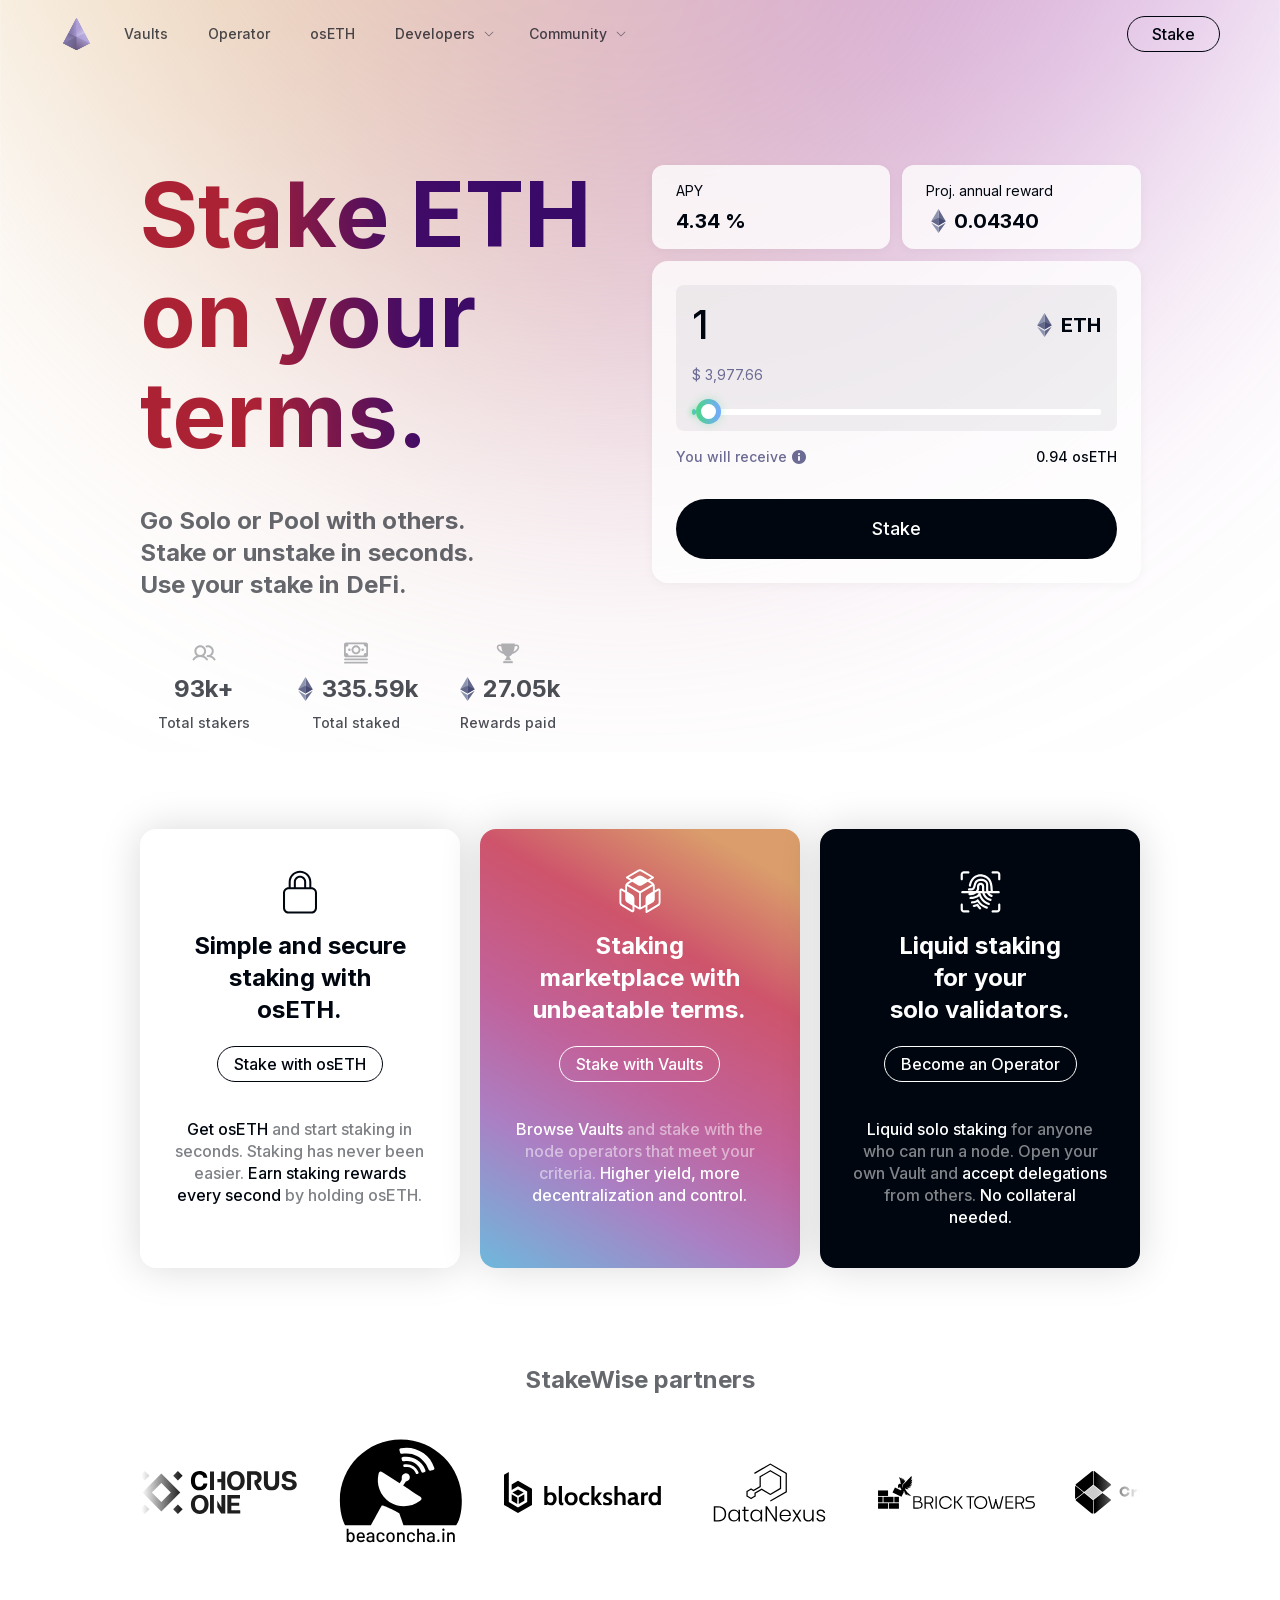
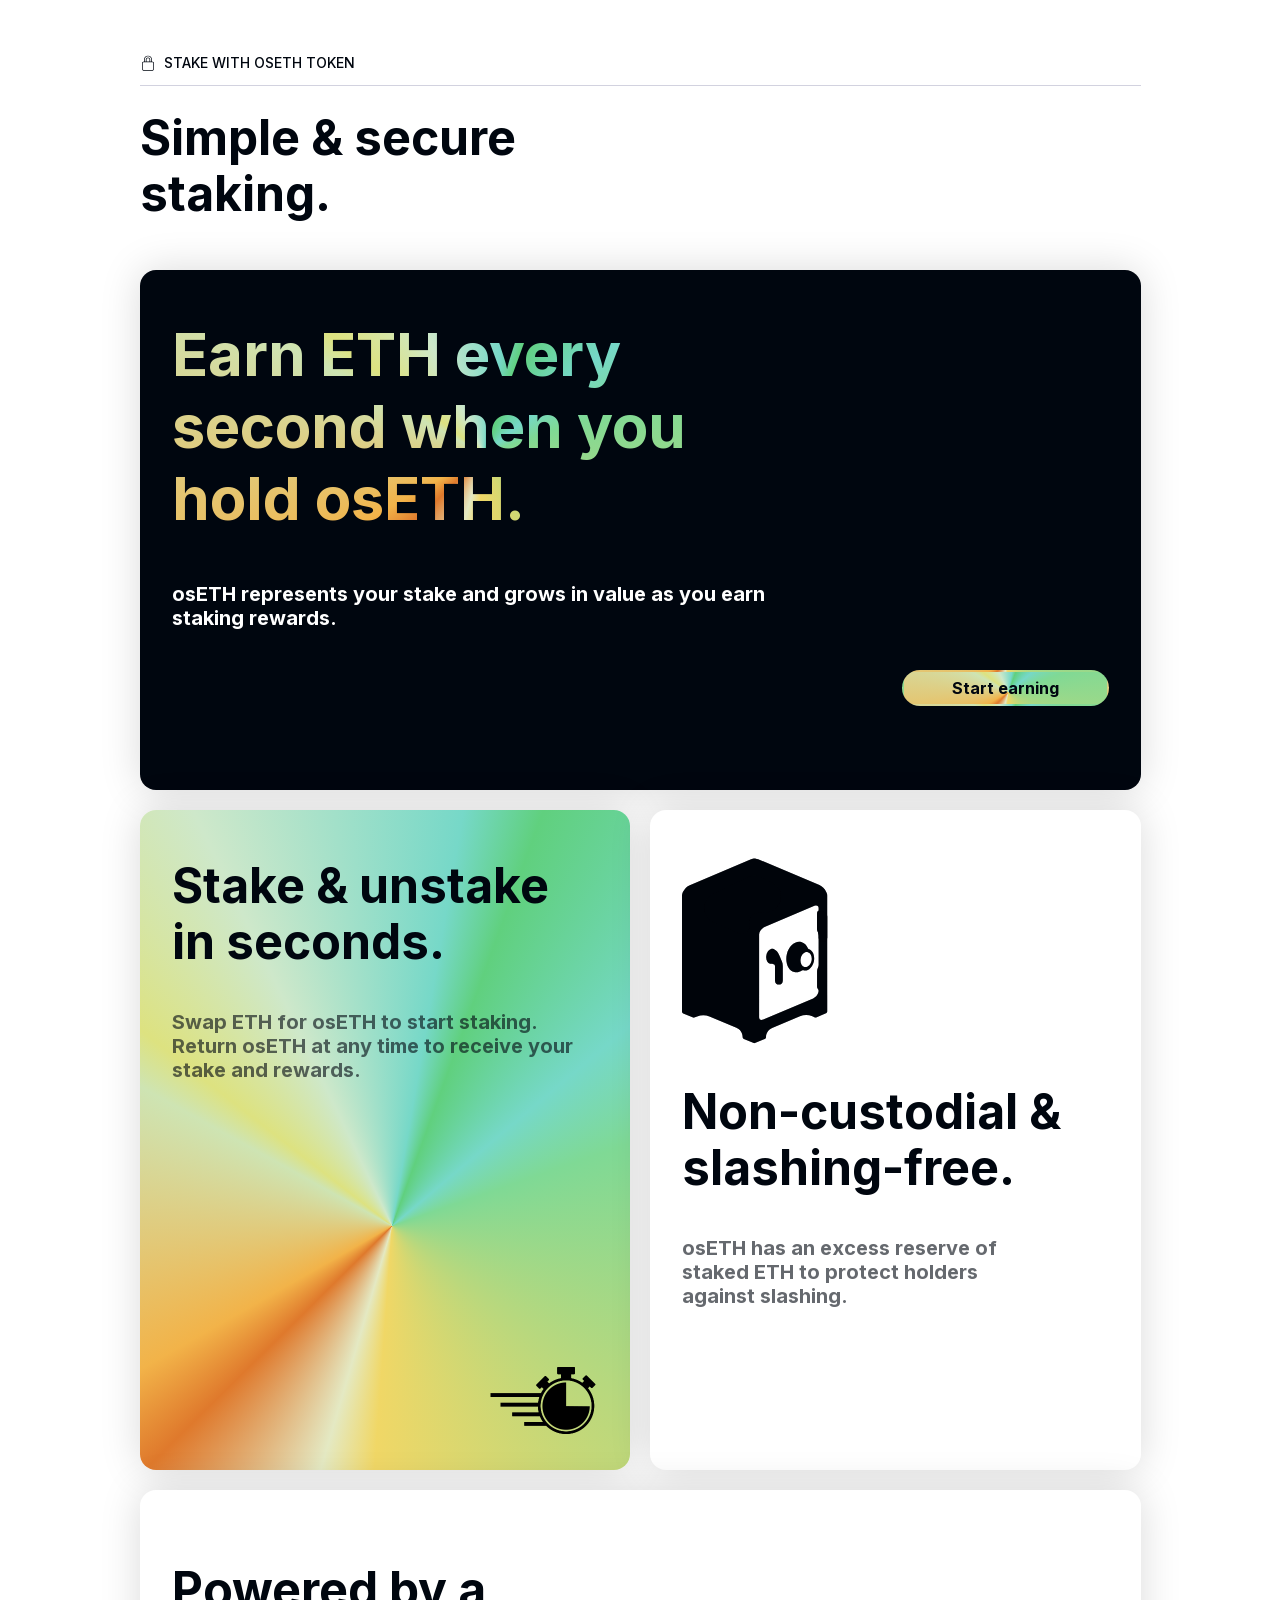
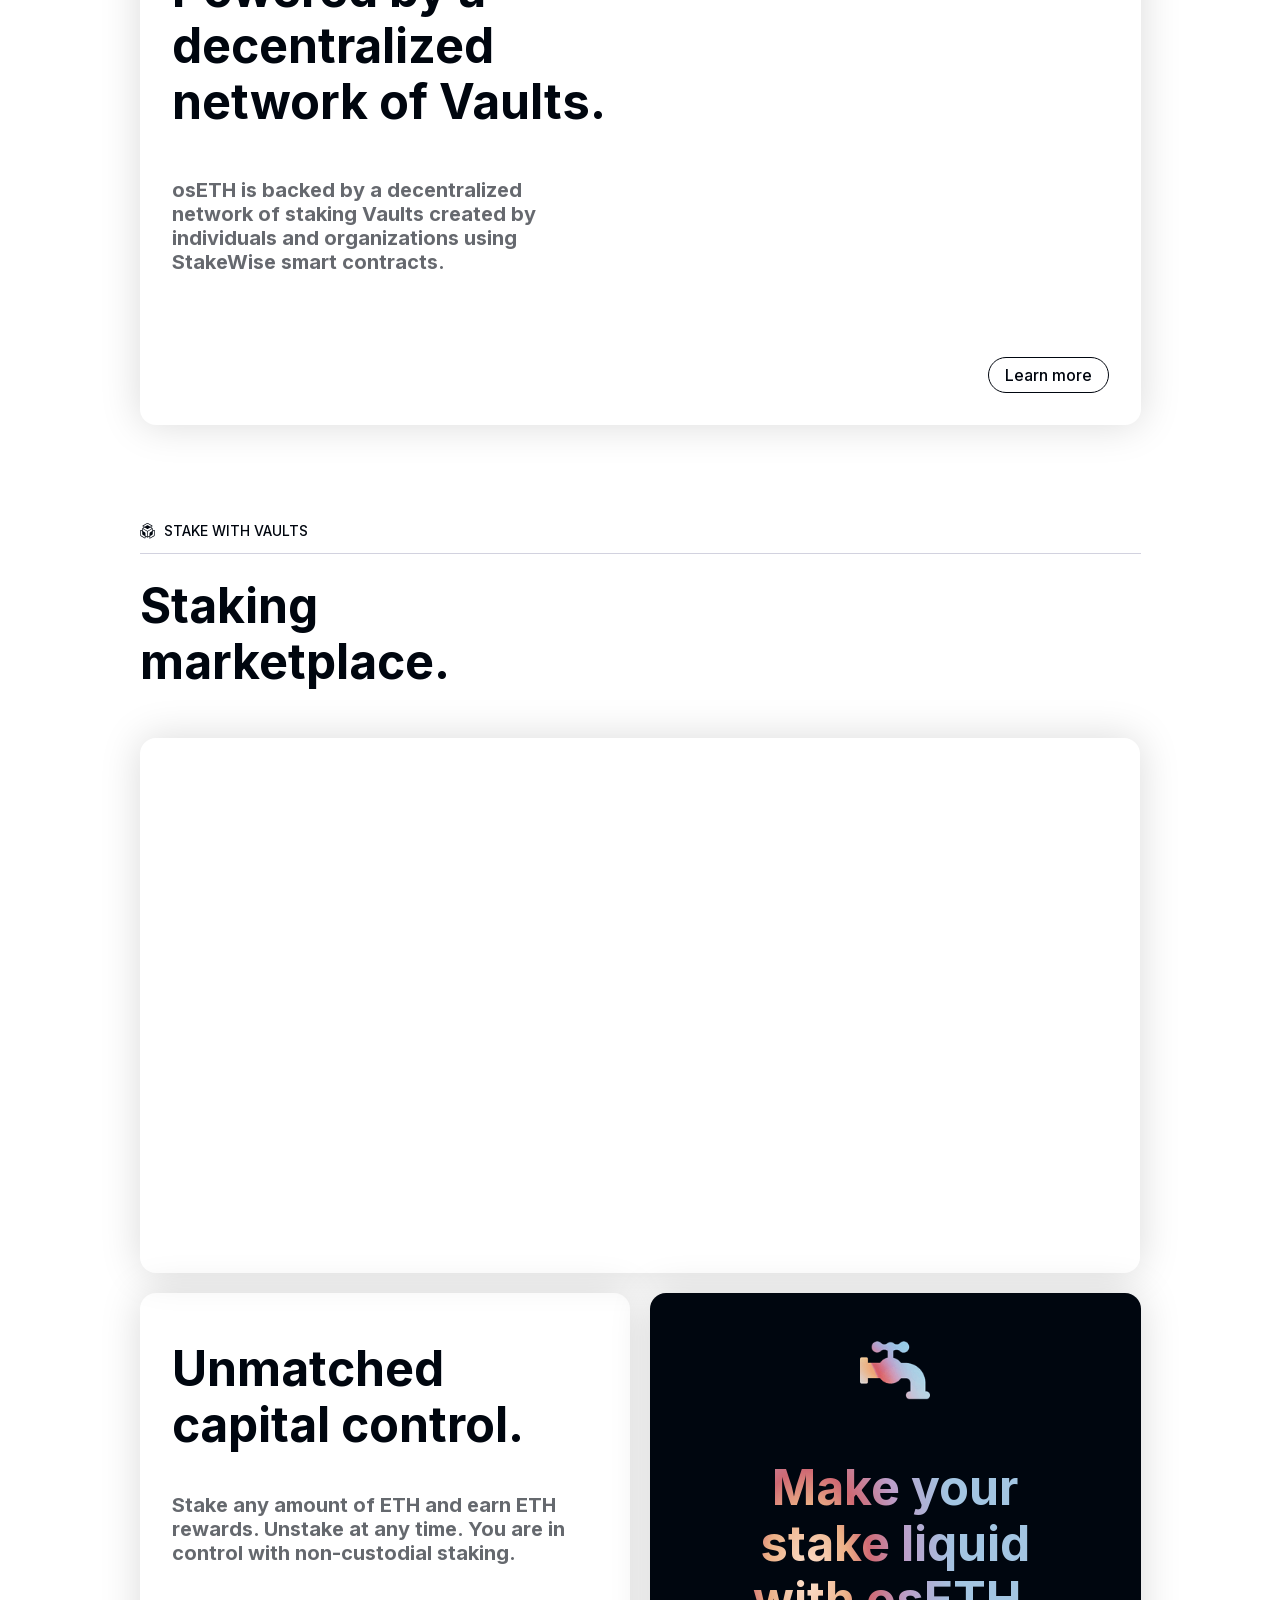
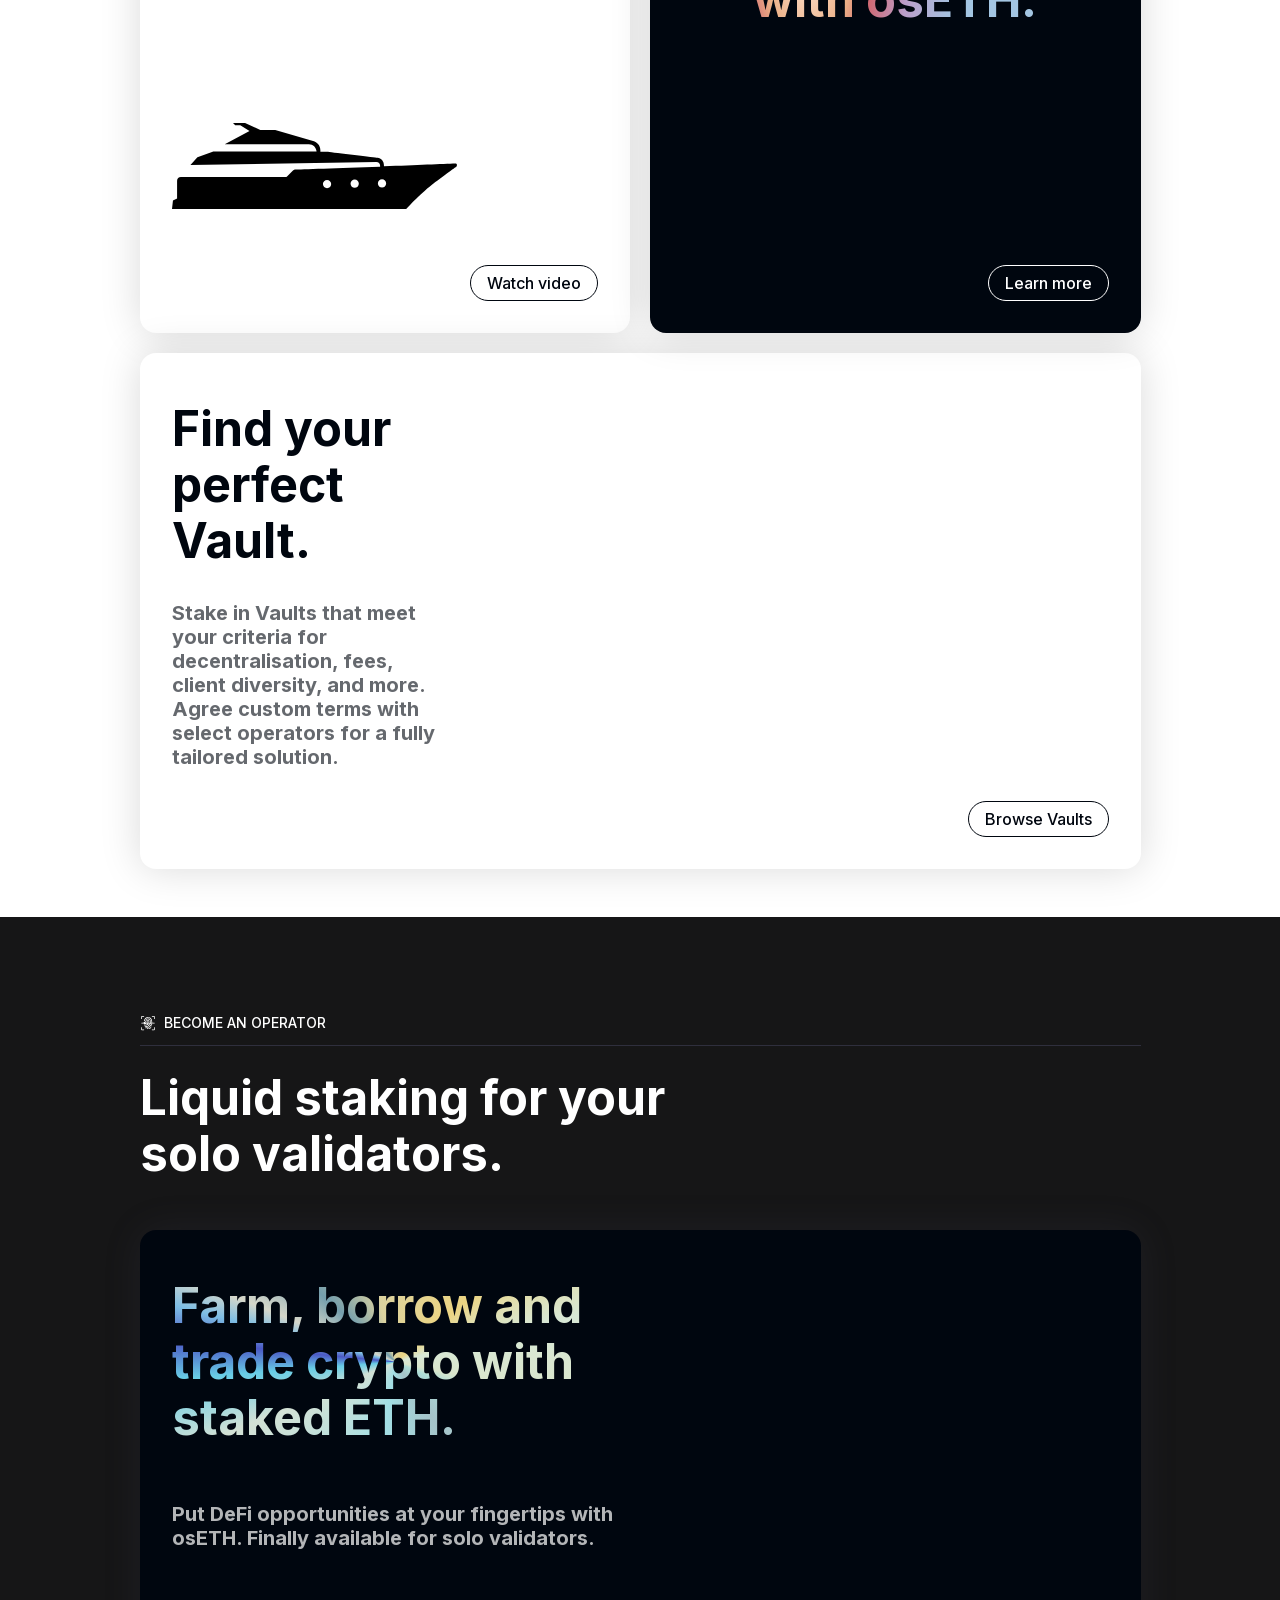
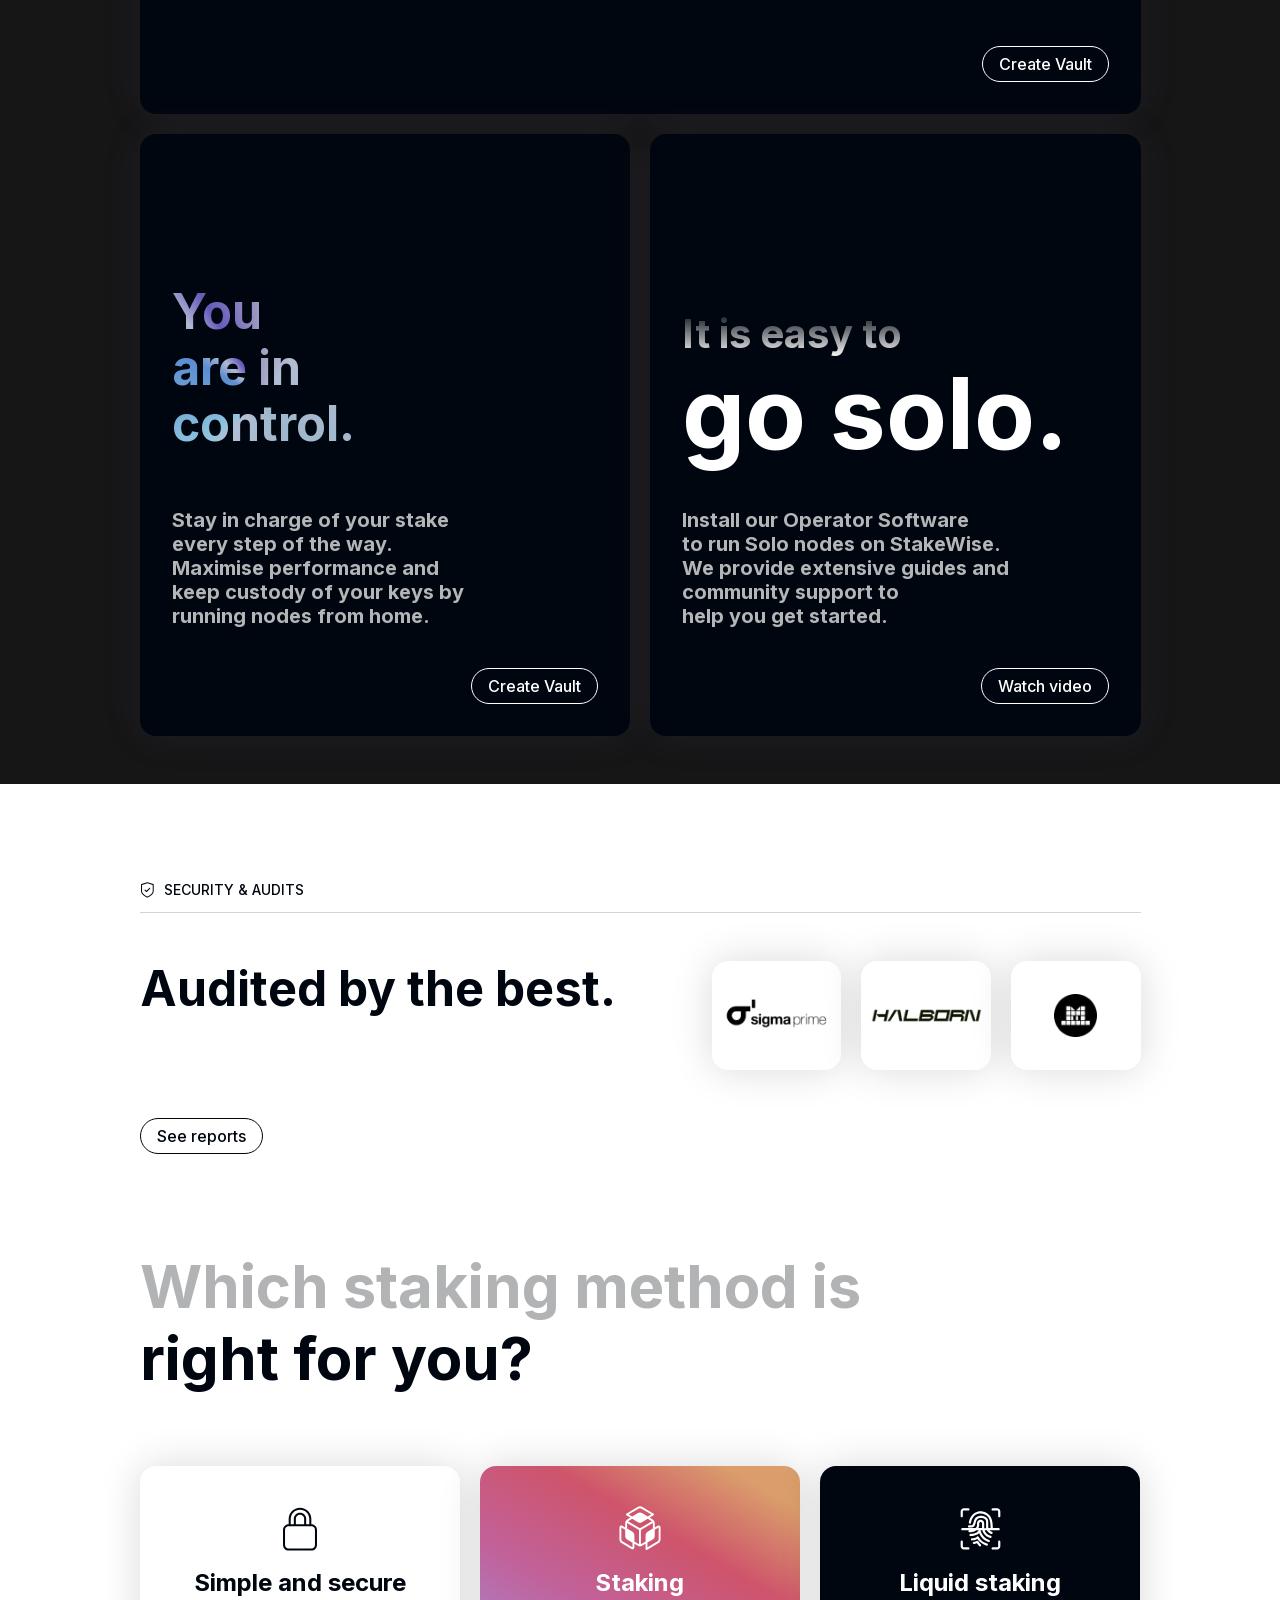
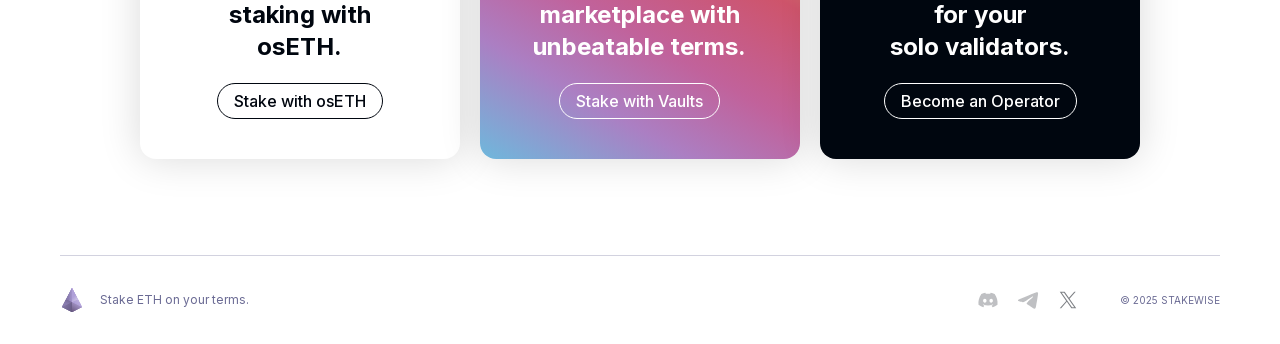
==== commit 7be537eb: "Add files via upload" ====
--- a/index.html
+++ b/index.html
@@ -6,4 +6,4 @@
         Stake solo or pool ETH with others, and use your stake to borrow, farm, and trade in DeFi."><meta property="og:url" content="https://stakewise.network"><meta property="og:site_name" content="Stakewise Landing"><meta property="og:image" content="https://stakewise.network/og-image.png"><meta property="og:type" content="website"><meta name="twitter:card" content="summary_large_image"><meta name="twitter:title" content="Ethereum Proof Of Stake Pool and Solo Staking | StakeWise"><meta name="twitter:description" content="StakeWise offers an easy and secure way to stake ETH.
         Earn ETH rewards with hassle-free liquid staking by StakeWise, trusted by over 5,000 users.
         Stake solo or pool ETH with others, and use your stake to borrow, farm, and trade in DeFi."><meta name="twitter:image" content="https://stakewise.network/og-image.png">
-<link rel="shortcut icon" href="favicon.ico"><script data-scrapbook-elem="custom-elements-loader">(function (names) { if (!customElements) { return; } for (const name of names) { customElements.define(name, class CustomElement extends HTMLElement {}); } })(["next-route-announcer"])</script></head><body class="__className_60e376 body-light-theme"><div id="global-wrapper"><div><div class="AppLayout_container__qkyqA flex flex-col"><div class="ObserverWrapper_observerWrapper__8EFhT" style="height: 69px;"><div class="ObserverWrapper_observerPixel__0LZLV"></div><div class="ObserverWrapper_container__kDQys z-header border-bottom"><header class="width-container flex items-center justify-between py-12"><div class="flex items-center"><a data-testid="landing-header-navigation-logo" aria-label="Go to home page" href=""><div class="Image_image__udnB0 inline-block" style="width:32rem;min-width:32rem;height:32rem;background-image:url(&quot;swise.7c2c319f.svg&quot;);background-repeat:no-repeat;background-position:center;background-size:contain"></div></a><div class="ml-32 flex"><a class="interaction-color-moon relative py-12" data-testid="landing-header-link-vaults" href="#vaults"><div class="Header_navigation__8GZNX text-t14m text-coal">Vaults</div></a><a class="interaction-color-moon relative py-12 ml-40" data-testid="landing-header-link-operator" href="#operator"><div class="Header_navigation__8GZNX text-t14m text-coal">Operator</div></a><a class="interaction-color-moon relative py-12 ml-40" data-testid="landing-header-link-oseth" href="#osETH"><div class="Header_navigation__8GZNX text-t14m text-coal">osETH</div></a></div><div class="ml-40 Dropdown_dropdown__tx_lv inline-flex relative"><button class="flex justify-center items-center ButtonBase_wrapper__uukgB whitespace-nowrap cursor-pointer" id="headlessui-listbox-button-«R1mthdb»" type="button" role="button" aria-haspopup="listbox" aria-expanded="false" data-headlessui-state="" data-testid="landing-header-link-developers-button"><div class="Header_navigation__8GZNX text-t14m text-coal">Developers</div><div class="Icon_down__VPb3q opacity-50 ml-6 Image_image__udnB0 inline-block bg-moon" style="width:16rem;min-width:16rem;height:16rem;mask-image:url(&quot;up.fbb8a0fb.svg&quot;);-webkit-mask-image:url(&quot;up.fbb8a0fb.svg&quot;);-webkit-mask-repeat:no-repeat;-webkit-mask-position:center center;-webkit-mask-size:contain"></div></button></div><div class="ml-32 Dropdown_dropdown__tx_lv inline-flex relative"><button class="flex justify-center items-center ButtonBase_wrapper__uukgB whitespace-nowrap cursor-pointer" id="headlessui-listbox-button-«R1ndhdb»" type="button" role="button" aria-haspopup="listbox" aria-expanded="false" data-headlessui-state="" data-testid="landing-header-link-community-button"><div class="Header_navigation__8GZNX text-t14m text-coal">Community</div><div class="Icon_down__VPb3q opacity-50 ml-6 Image_image__udnB0 inline-block bg-moon" style="width:16rem;min-width:16rem;height:16rem;mask-image:url(&quot;up.fbb8a0fb.svg&quot;);-webkit-mask-image:url(&quot;up.fbb8a0fb.svg&quot;);-webkit-mask-repeat:no-repeat;-webkit-mask-position:center center;-webkit-mask-size:contain"></div></button></div></div><div class="flex items-center"><a target="_blank" href="https://app.stakewise.net/stake"><button class="BorderedButton_button__X7oe7 ml-12 px-24 BorderedButton_moon__sWOYy relative text-center rounded-72 px-16 border border-moon ButtonBase_wrapper__uukgB inline-flex items-center justify-center whitespace-nowrap cursor-pointer" type="button" role="button" data-testid="landing-header-stake-button"><div class="overflow-ellipsis text-t16m text-moon">Stake</div></button></a></div></header></div></div><main class="flex flex-col flex-1 w-full"><section class="mainWrapper flex gap-24 pt-96"><div class="flex flex-col w-full"><div class="fancyTomatoText text-h90 text-coal">Stake ETH<br>on your terms.</div><div class="opacity-60 mt-40 text-h24 text-coal">Go Solo or Pool with others.<br>Stake or unstake in seconds.<br>Use your stake in DeFi.</div><div class="flex mt-40 gap-24"><div class="flex flex-col items-center"><div class="opacity-30 Image_image__udnB0 inline-block bg-coal" style="width:24rem;min-width:24rem;height:24rem;mask-image:url(&quot;users.f1babee4.svg&quot;);-webkit-mask-image:url(&quot;users.f1babee4.svg&quot;);-webkit-mask-repeat:no-repeat;-webkit-mask-position:center center;-webkit-mask-size:contain"></div><div class="mt-8 flex justify-center items-center min-w-[128rem]"><div class="opacity-70 text-h24 text-coal" data-testid="landing-info-stakers">93k+</div></div><div class="mt-8 opacity-70 text-t14m text-coal">Total stakers</div></div><div class="flex flex-col items-center"><div class="opacity-30 Image_image__udnB0 inline-block bg-coal" style="width:24rem;min-width:24rem;height:24rem;mask-image:url(&quot;rewards.b2b34e58.svg&quot;);-webkit-mask-image:url(&quot;rewards.b2b34e58.svg&quot;);-webkit-mask-repeat:no-repeat;-webkit-mask-position:center center;-webkit-mask-size:contain"></div><div class="mt-8 flex justify-center items-center min-w-[128rem]"><div class="mr-4 Image_image__udnB0 inline-block" style="width: 24rem; min-width: 24rem; height: 24rem; background-image: url(&quot;ETH.5f7259e0.svg&quot;); background-repeat: no-repeat; background-position: center center; background-size: contain;"></div><div class="opacity-70 text-h24 text-coal" data-testid="landing-info-staked">335.59k</div></div><div class="mt-8 opacity-70 text-t14m text-coal">Total staked</div></div><div class="flex flex-col items-center"><div class="opacity-30 Image_image__udnB0 inline-block bg-coal" style="width:24rem;min-width:24rem;height:24rem;mask-image:url(&quot;trophy.83f56173.svg&quot;);-webkit-mask-image:url(&quot;trophy.83f56173.svg&quot;);-webkit-mask-repeat:no-repeat;-webkit-mask-position:center center;-webkit-mask-size:contain"></div><div class="mt-8 flex justify-center items-center min-w-[128rem]"><div class="mr-4 Image_image__udnB0 inline-block" style="width: 24rem; min-width: 24rem; height: 24rem; background-image: url(&quot;ETH.5f7259e0.svg&quot;); background-repeat: no-repeat; background-position: center center; background-size: contain;"></div><div class="opacity-70 text-h24 text-coal" data-testid="landing-info-rewards-paid">27.05k</div></div><div class="mt-8 opacity-70 text-t14m text-coal">Rewards paid</div></div></div></div><div class="w-full StakeWidget_container__X8fWe"><div class="flex"><div class="RewardsStats_container__ZAPBG shadow-md flex-1 py-16 px-24 rounded-12"><div class="flex-1 mb-8 text-t14 text-moon">APY</div><div class="text-h20 text-moon" data-testid="reward-stats-apy">4.34 %</div></div><div class="RewardsStats_container__ZAPBG shadow-md flex-1 py-16 px-24 ml-12 rounded-12"><div class="flex-1 mb-8 text-t14 text-moon">Proj. annual reward</div><div class="inline-flex items-center justify-center" data-testid="reward-stats-reward"><div class="Image_image__udnB0 inline-block" style="width: 24rem; min-width: 24rem; height: 24rem; background-image: url(&quot;ETH.5f7259e0.svg&quot;); background-repeat: no-repeat; background-position: center center; background-size: contain;"></div><div class="ml-4 text-h20 text-moon">0.04344</div></div></div></div><div class="StakeWidget_content__mpfNw flex flex-col p-24 rounded-16 shadow-md mt-12"><div class=""><div class="pt-16 px-16 pb-8 flex flex-col bg-moon/5 rounded-8"><div class="mb-16 flex justify-between items-center w-full"><input class="AmountInput_input___CpeU flex-1 w-full text-moon text-t40m" placeholder="0" data-testid="stake-widget-input" value="1"><div class="flex-shrink-0 flex justify-end items-center"><div class="mr-4 Image_image__udnB0 inline-block" style="width:24rem;min-width:24rem;height:24rem;background-image:url(&quot;ETH.5f7259e0.svg&quot;);background-repeat:no-repeat;background-position:center;background-size:contain"></div><div class="text-h20 text-moon" data-testid="stake-widget-input-token">ETH</div></div></div><div class="flex items-end w-full justify-between"><div class="text-t14 text-stone">$ 3,977.66</div></div><div class="mt-16 RangeSliderView_jungle__FtoUu py-8"><div class="RangeSliderView_trackLine__Fkblh bg-snow/5 rounded-2 relative"><div class="RangeSliderView_fill__gNf_Z absolute left-0 top-0 rounded-2" style="width:2%"></div></div><div class="RangeSliderView_track__gQwnA relative"><div class="RangeSliderView_thumb__lOhCO bg-forest rounded-full absolute z-1 cursor-grab" tabindex="0" style="left:calc(2% - 0.5rem)" aria-valuemin="0" aria-valuenow="2" aria-valuemax="100"></div></div></div></div></div><div class="mt-16 flex flex-col"><div class="flex flex-1 justify-between items-center"><div class="flex items-center"><div class="text-t14m text-stone">You will receive</div><div tabindex="0" role="button" data-state="closed"><div class="ml-4 Image_image__udnB0 inline-block bg-stone" data-testid="swap-rate-icon" style="width: 16rem; min-width: 16rem; height: 16rem; mask-image: url(&quot;info.c8eaad98.svg&quot;); mask-repeat: no-repeat; mask-position: center center; mask-size: contain;"></div></div></div><div class="flex justify-end items-center"><div class="text-t14m text-moon" data-testid="swap-receive">0.94 osETH</div></div></div></div><a class="Button_moon__FD_e0 Button_button-l__V04aV relative text-center rounded-72 w-full px-48 mt-32 ButtonBase_wrapper__uukgB inline-flex items-center justify-center whitespace-nowrap cursor-pointer" href="https://app.stakewise.net/stake/" type="button" target="_blank" role="button" data-testid="landing-stake-widget-stake-button"><div class="ButtonContent_container__0y9Gm overflow-ellipsis text-t18m text-sun">Stake</div></a></div></div></section><section class="mainWrapper pt-96"><div class="flex justify-between gap-20"><div class="SmallCard_container__icGNW SmallCard_snow__XHBgz flex flex-col flex-1 items-center text-center rounded-16 px-32 py-40 shadow-coal"><div class="Image_image__udnB0 inline-block bg-moon" style="width:45rem;min-width:45rem;height:45rem;mask-image:url(&quot;lock.357f7abf.svg&quot;);-webkit-mask-image:url(&quot;lock.357f7abf.svg&quot;);-webkit-mask-repeat:no-repeat;-webkit-mask-position:center center;-webkit-mask-size:contain"></div><div class="mt-16 px-16 text-h24 text-moon">Simple and secure <br>staking with <br>osETH.</div><a target="_blank" data-testid="landing-small-card-premier-staking-oseth-button" href="https://app.stakewise.net/stake"><button class="BorderedButton_button__X7oe7 mt-20 BorderedButton_moon__sWOYy relative text-center rounded-72 px-16 border border-moon ButtonBase_wrapper__uukgB inline-flex items-center justify-center whitespace-nowrap cursor-pointer" type="button" role="button"><div class="overflow-ellipsis text-t16m text-moon">Stake with osETH</div></button></a><div class="mt-36 text-t16m text-moon">Get osETH <span style="opacity: 0.5">and start staking in seconds. Staking has never been easier.</span> Earn staking rewards every second <span style="opacity: 0.5">by holding osETH.</span></div></div><div class="SmallCard_container__icGNW SmallCard_fancy__P5GXW flex flex-col flex-1 items-center text-center rounded-16 px-32 py-40 shadow-coal"><div class="Image_image__udnB0 inline-block bg-snow" style="width:45rem;min-width:45rem;height:45rem;mask-image:url(&quot;cube.0727790d.svg&quot;);-webkit-mask-image:url(&quot;cube.0727790d.svg&quot;);-webkit-mask-repeat:no-repeat;-webkit-mask-position:center center;-webkit-mask-size:contain"></div><div class="mt-16 px-16 text-h24 text-snow">Staking <br>marketplace with <br>unbeatable terms.</div><a target="_blank" data-testid="landing-small-card-premier-staking-vaults-button" href="https://app.stakewise.net/stake"><button class="BorderedButton_button__X7oe7 mt-20 BorderedButton_snow__3fVWB relative text-center rounded-72 px-16 border border-snow ButtonBase_wrapper__uukgB inline-flex items-center justify-center whitespace-nowrap cursor-pointer" type="button" role="button"><div class="overflow-ellipsis text-t16m text-snow">Stake with Vaults</div></button></a><div class="mt-36 text-t16m text-snow">Browse Vaults<span style="opacity: 0.5"> and stake with the node operators that meet your criteria.</span> Higher yield, more decentralization and control.</div></div><div class="SmallCard_container__icGNW SmallCard_moon__gSDtk flex flex-col flex-1 items-center text-center rounded-16 px-32 py-40 shadow-coal"><div class="Image_image__udnB0 inline-block bg-snow" style="width:45rem;min-width:45rem;height:45rem;mask-image:url(&quot;fingerprint.0a34e17b.svg&quot;);-webkit-mask-image:url(&quot;fingerprint.0a34e17b.svg&quot;);-webkit-mask-repeat:no-repeat;-webkit-mask-position:center center;-webkit-mask-size:contain"></div><div class="mt-16 px-16 text-h24 text-snow">Liquid staking <br>for your <br>solo validators.</div><a target="_blank" data-testid="landing-small-card-premier-staking-operate-button" href="https://app.stakewise.net/stake"><button class="BorderedButton_button__X7oe7 mt-20 BorderedButton_snow__3fVWB relative text-center rounded-72 px-16 border border-snow ButtonBase_wrapper__uukgB inline-flex items-center justify-center whitespace-nowrap cursor-pointer" type="button" role="button"><div class="overflow-ellipsis text-t16m text-snow">Become an Operator</div></button></a><div class="mt-36 text-t16m text-snow">Liquid solo staking <span style="opacity: 0.5">for anyone who can run a node. Open your own Vault and</span> accept delegations <span style="opacity: 0.5">from others.</span> No collateral needed.</div></div></div></section><div class="mainWrapper pt-96"><div class="opacity-60 text-center text-h24 text-coal">StakeWise partners</div><div class="mt-32 relative"><div class="Carousel_slider__PNuJi overflow-hidden"><div class="Carousel_sliderTrack__cUnpC flex justify-between items-center gap-40"><img alt="chorus" width="157" height="50" decoding="async" data-nimg="1" style="color:transparent" src="chorus.svg"><img alt="beaconchain" width="127" height="50" decoding="async" data-nimg="1" style="color:transparent" src="beaconchain.svg"><img alt="blockshard" width="157" height="50" decoding="async" data-nimg="1" style="color:transparent" src="blockshard.svg"><img alt="datanexus" width="137" height="80" decoding="async" data-nimg="1" style="color:transparent" src="datanexus.svg"><img alt="bricktowers" width="157" height="50" decoding="async" data-nimg="1" style="color:transparent" src="bricktowers.svg"><img alt="cryptomanufaktur" width="187" height="80" decoding="async" data-nimg="1" style="color:transparent" src="cryptomanufaktur.svg"><img alt="blockscape" width="157" height="50" decoding="async" data-nimg="1" style="color:transparent" src="blockscape.svg"><img alt="dsrv" width="157" height="50" decoding="async" data-nimg="1" style="color:transparent" src="dsrv.svg"><img alt="everstake" width="157" height="50" decoding="async" data-nimg="1" style="color:transparent" src="everstake.svg"><img alt="frens" width="157" height="50" decoding="async" data-nimg="1" style="color:transparent" src="frens.svg"><img alt="finoa" width="157" height="50" decoding="async" data-nimg="1" style="color:transparent" src="finoa.svg"><img alt="gateway" width="157" height="50" decoding="async" data-nimg="1" style="color:transparent" src="gateway.svg"><img alt="gnosischain" width="157" height="50" decoding="async" data-nimg="1" style="color:transparent" src="gnosischain.svg"><img alt="hashquark" width="157" height="50" decoding="async" data-nimg="1" style="color:transparent" src="hashquark.svg"><img alt="infstones" width="157" height="50" decoding="async" data-nimg="1" style="color:transparent" src="infstones.svg"><img alt="meria" width="157" height="50" decoding="async" data-nimg="1" style="color:transparent" src="meria.svg"><img alt="kysenpool" width="157" height="50" decoding="async" data-nimg="1" style="color:transparent" src="kysenpool.svg"><img alt="launchnodes" width="157" height="50" decoding="async" data-nimg="1" style="color:transparent" src="launchnodes.svg"><img alt="oneinfra" width="50" height="50" decoding="async" data-nimg="1" style="color:transparent" src="oneinfra.svg"><img alt="luganodes" width="157" height="50" decoding="async" data-nimg="1" style="color:transparent" src="luganodes.svg"><img alt="nodeset" width="157" height="50" decoding="async" data-nimg="1" style="color:transparent" src="nodeset.svg"><img alt="matrixed" width="157" height="50" decoding="async" data-nimg="1" style="color:transparent" src="matrixed.svg"><img alt="piertwo" width="100" height="50" decoding="async" data-nimg="1" style="color:transparent" src="piertwo.svg"><img alt="redstone" width="157" height="50" decoding="async" data-nimg="1" style="color:transparent" src="redstone.svg"><img alt="stake-fish" width="157" height="50" decoding="async" data-nimg="1" style="color:transparent" src="stake-fish.svg"><img alt="telekom" width="107" height="50" decoding="async" data-nimg="1" style="color:transparent" src="telekom.svg"><img alt="stakely" width="157" height="50" decoding="async" data-nimg="1" style="color:transparent" src="stakely.svg"><img alt="sensei-node" width="157" height="50" decoding="async" data-nimg="1" style="color:transparent" src="sensei-node.svg"><img alt="serenita" width="157" height="50" decoding="async" data-nimg="1" style="color:transparent" src="serenita.svg"><img alt="p2p" width="157" height="50" decoding="async" data-nimg="1" style="color:transparent" src="p2p.svg"><img alt="stakingreward" width="187" height="80" decoding="async" data-nimg="1" style="color:transparent" src="stakingreward.svg"><img alt="verilog" width="157" height="50" decoding="async" data-nimg="1" style="color:transparent" src="verilog.svg"><img alt="a41" width="157" height="50" decoding="async" data-nimg="1" style="color:transparent" src="a41.svg"><img alt="chorus" width="157" height="50" decoding="async" data-nimg="1" style="color:transparent" src="chorus.svg"><img alt="beaconchain" width="127" height="50" decoding="async" data-nimg="1" style="color:transparent" src="beaconchain.svg"><img alt="blockshard" width="157" height="50" decoding="async" data-nimg="1" style="color:transparent" src="blockshard.svg"><img alt="datanexus" width="137" height="80" decoding="async" data-nimg="1" style="color:transparent" src="datanexus.svg"><img alt="bricktowers" width="157" height="50" decoding="async" data-nimg="1" style="color:transparent" src="bricktowers.svg"><img alt="cryptomanufaktur" width="187" height="80" decoding="async" data-nimg="1" style="color:transparent" src="cryptomanufaktur.svg"><img alt="blockscape" width="157" height="50" decoding="async" data-nimg="1" style="color:transparent" src="blockscape.svg"><img alt="dsrv" width="157" height="50" decoding="async" data-nimg="1" style="color:transparent" src="dsrv.svg"><img alt="everstake" width="157" height="50" decoding="async" data-nimg="1" style="color:transparent" src="everstake.svg"><img alt="frens" width="157" height="50" decoding="async" data-nimg="1" style="color:transparent" src="frens.svg"><img alt="finoa" width="157" height="50" decoding="async" data-nimg="1" style="color:transparent" src="finoa.svg"><img alt="gateway" width="157" height="50" decoding="async" data-nimg="1" style="color:transparent" src="gateway.svg"><img alt="gnosischain" width="157" height="50" decoding="async" data-nimg="1" style="color:transparent" src="gnosischain.svg"><img alt="hashquark" width="157" height="50" decoding="async" data-nimg="1" style="color:transparent" src="hashquark.svg"><img alt="infstones" width="157" height="50" decoding="async" data-nimg="1" style="color:transparent" src="infstones.svg"><img alt="meria" width="157" height="50" decoding="async" data-nimg="1" style="color:transparent" src="meria.svg"><img alt="kysenpool" width="157" height="50" decoding="async" data-nimg="1" style="color:transparent" src="kysenpool.svg"><img alt="launchnodes" width="157" height="50" decoding="async" data-nimg="1" style="color:transparent" src="launchnodes.svg"><img alt="oneinfra" width="50" height="50" decoding="async" data-nimg="1" style="color:transparent" src="oneinfra.svg"><img alt="luganodes" width="157" height="50" decoding="async" data-nimg="1" style="color:transparent" src="luganodes.svg"><img alt="nodeset" width="157" height="50" decoding="async" data-nimg="1" style="color:transparent" src="nodeset.svg"><img alt="matrixed" width="157" height="50" decoding="async" data-nimg="1" style="color:transparent" src="matrixed.svg"><img alt="piertwo" width="100" height="50" decoding="async" data-nimg="1" style="color:transparent" src="piertwo.svg"><img alt="redstone" width="157" height="50" decoding="async" data-nimg="1" style="color:transparent" src="redstone.svg"><img alt="stake-fish" width="157" height="50" decoding="async" data-nimg="1" style="color:transparent" src="stake-fish.svg"><img alt="telekom" width="107" height="50" decoding="async" data-nimg="1" style="color:transparent" src="telekom.svg"><img alt="stakely" width="157" height="50" decoding="async" data-nimg="1" style="color:transparent" src="stakely.svg"><img alt="sensei-node" width="157" height="50" decoding="async" data-nimg="1" style="color:transparent" src="sensei-node.svg"><img alt="serenita" width="157" height="50" decoding="async" data-nimg="1" style="color:transparent" src="serenita.svg"><img alt="p2p" width="157" height="50" decoding="async" data-nimg="1" style="color:transparent" src="p2p.svg"><img alt="stakingreward" width="187" height="80" decoding="async" data-nimg="1" style="color:transparent" src="stakingreward.svg"><img alt="verilog" width="157" height="50" decoding="async" data-nimg="1" style="color:transparent" src="verilog.svg"><img alt="a41" width="157" height="50" decoding="async" data-nimg="1" style="color:transparent" src="a41.svg"></div></div></div></div><section class="mainWrapper pt-96" data-testid="landing-stake-with-oseth-section" id="osETH"><div class="flex items-center pb-12 border-bottom border-stone/30"><div class="Image_image__udnB0 inline-block bg-coal" style="width:16rem;min-width:16rem;height:16rem;mask-image:url(&quot;lock.357f7abf.svg&quot;);-webkit-mask-image:url(&quot;lock.357f7abf.svg&quot;);-webkit-mask-repeat:no-repeat;-webkit-mask-position:center center;-webkit-mask-size:contain"></div><div class="uppercase ml-8 text-t14m text-coal">stake with oseth token</div></div><div class="mt-24"><div class="text-h48 text-coal">Simple &amp; secure <br>staking.</div></div><div class="flex flex-col mt-48"><div class="EarnCard_container__J746A flex flex-col rounded-16 bg-coal shadow-coal px-32 pb-32"><div class="flex"><div class="flex flex-1 flex-col pt-48"><div class="fancyOrangeText text-h60 text-sun">Earn ETH every second when you hold osETH.</div><div class="mt-48 text-h20 text-sun">osETH represents your stake and grows in value as you earn staking rewards.</div></div><div class="flex flex-col justify-end ml-96"><div class="flex flex-col flex-1"><div class="w-0 h-0"></div><video class="EarnCard_coinsBg__PSyau w-full h-full" src="coins.mp4" playsinline="" muted="" preload="auto"></video></div></div></div><div class="flex flex-1 flex-row-reverse justify-between mt-40"><a class="BorderedButton_button__X7oe7 EarnCard_earningButton__ohtgr px-36 BorderedButton_moon__sWOYy relative text-center rounded-72 px-16 border border-moon ButtonBase_wrapper__uukgB inline-flex items-center justify-center whitespace-nowrap cursor-pointer" href="https://app.stakewise.net/stake/" type="button" role="button" data-testid="landing-earn-card-start-earning-button"><div class="overflow-ellipsis text-t16m text-moon">Start earning</div></a></div></div><div class="flex gap-20 mt-20"><div class="TimerCard_fancySummerBg__kCSIl flex flex-col flex-1 pt-48 rounded-16 shadow-coal p-32"><div class="text-h48 text-coal">Stake &amp; unstake<br>in seconds.</div><div class="opacity-60 mt-40 text-h20 text-coal">Swap ETH for osETH to start staking. Return osETH at any time to receive your stake and rewards.</div><div class="flex flex-1 flex-col items-end justify-end mt-56"><img alt="timer" loading="lazy" width="110" height="75" decoding="async" data-nimg="1" style="color:transparent" srcset="timer-1.webp 1x, timer.webp 2x" src="timer.webp"></div></div><div class="ProtectCard_container__Mr_R3 flex flex-col flex-1 pt-48 rounded-16 bg-sun shadow-coal p-32"><img alt="bank" loading="lazy" width="146" height="185" decoding="async" data-nimg="1" style="color:transparent" src="safe.svg"><div class="mt-40 text-h48 text-coal">Non-custodial &amp; slashing-free.</div><div class="opacity-60 mt-40 text-h20 text-coal">osETH has an excess reserve of <br>staked ETH to protect holders <br>against slashing.</div></div></div><div class="FlipCard_flipCard__suHih flex flex-1 z-1"><div class="ChainCard_container__YgC7k relative flex flex-col rounded-16 shadow-coal bg-sun mt-20 pt-48 p-32 FlipCard_flipCardInner__yP0Ry flex"><div class="FlipCard_flipCardFront__JsP9u flex flex-1 flex-col" data-testid="landing-chains-card-front-side"><div class="flex flex-col"><div class="flex flex-col flex-1"><div class="w-0 h-0"></div><video class="ChainCard_chainBg__WyEiv rounded-16 absolute right-0 top-0 w-full h-full" src="chain.mp4" playsinline="" muted="" preload="auto"></video></div><div class="relative mt-24 text-h48 text-coal">Powered by a <br>decentralized <br>network of Vaults.</div><div class="opacity-60 mt-48 relative ChainCard_halfWidthText___lNKN text-h20 text-coal">osETH is backed by a decentralized network of staking Vaults created by individuals and organizations using StakeWise smart contracts.</div></div><div class="flex flex-1 flex-col items-end justify-end mt-40"><button class="BorderedButton_button__X7oe7 BorderedButton_moon__sWOYy relative text-center rounded-72 px-16 border border-moon ButtonBase_wrapper__uukgB inline-flex items-center justify-center whitespace-nowrap cursor-pointer" type="button" role="button" data-testid="landing-chains-card-learn-more-button"><div class="overflow-ellipsis text-t16m text-moon">Learn more</div></button></div></div><div class="ChainCard_backCard__r6LD_ FlipCard_flipCardBack__4OUhB flex flex-1 flex-col FlipCard_animated__Y5bs7" data-testid="landing-chains-card-back-side"><div class="flex flex-col justify-center ChainCard_halfWidthText___lNKN"><div class="text-h20 text-coal">osETH is powered by a decentralized network of Vaults</div><div class="opacity-60 mt-36 text-t16m text-coal">osETH is the main liquid staking token for the StakeWise ecosystem.</div><div class="opacity-60 mt-24 text-t16m text-coal">Because osETH is a reflection of the ETH staked across the whole StakeWise marketplace, it accrues yield from a highly diverse set of node operators. Decentralisation is ensured by design.</div></div><img alt="phone" loading="lazy" width="220" height="445" decoding="async" data-nimg="1" class="ChainCard_phone__SNRBm" style="color:transparent" srcset="phone.png 1x, phone-1.png 2x" src="phone-1.png"><div class="pl-96 flex flex-1 flex-col items-end justify-end mt-40"><button class="BorderedButton_button__X7oe7 BorderedButton_moon__sWOYy relative text-center rounded-72 px-16 border border-moon ButtonBase_wrapper__uukgB inline-flex items-center justify-center whitespace-nowrap cursor-pointer" type="button" role="button" data-testid="landing-chains-card-close-button"><div class="overflow-ellipsis text-t16m text-moon">Close</div></button></div></div></div></div></div></section><section class="mainWrapper pt-96" data-testid="landing-stake-with-vaults-section" id="vaults"><div class="flex items-center pb-12 border-bottom border-stone/30"><div class="Image_image__udnB0 inline-block bg-coal" style="width:16rem;min-width:16rem;height:16rem;mask-image:url(&quot;cube.0727790d.svg&quot;);-webkit-mask-image:url(&quot;cube.0727790d.svg&quot;);-webkit-mask-repeat:no-repeat;-webkit-mask-position:center center;-webkit-mask-size:contain"></div><div class="uppercase ml-8 text-t14m text-coal">Stake with vaults</div></div><div class="mt-24"><div class="text-h48 text-coal">Staking <br>marketplace.</div></div><div class="flex flex-col my-48"><div class="DollarCard_dollarContainer__8KtIe relative flex flex-col rounded-16 shadow-coal overflow-hidden"><div class="flex flex-col flex-1"><div class="w-0 h-0"></div><video class="absolute top-0 right-0 rounded-16 overflow-hidden w-full h-full" src="dollar.mp4" playsinline="" muted="" preload="auto"></video></div><div class="flex flex-col z-1 p-32"><div class="flex flex-1 flex-col"><div class="text-h60 text-sun">Earn more ETH<br>by staking in<br>top-performing Vaults.</div><div class="mt-48 text-h20 text-sun">Vaults maximize your earnings with auto-compounding,<br>flawless uptime, lower fees, and tokenless staking.</div></div><div class="flex justify-end mt-72"><a target="_blank" data-testid="landing-dollar-card-browse-vaults-button" href="https://app.stakewise.net/stake"><button class="BorderedButton_button__X7oe7 BorderedButton_snow__3fVWB relative text-center rounded-72 px-16 border border-snow ButtonBase_wrapper__uukgB inline-flex items-center justify-center whitespace-nowrap cursor-pointer" type="button" role="button"><div class="overflow-ellipsis text-t16m text-snow">Browse Vaults</div></button></a></div></div></div><div class="flex gap-20 mt-20"><div class="flex-1 flex"><div class="flex flex-col rounded-16 pt-48 bg-sun shadow-coal p-32"><div class="text-h48 text-coal">Unmatched <br>capital control.</div><div class="opacity-60 flex-1 mt-40 text-h20 text-coal">Stake any amount of ETH and earn ETH rewards. Unstake at any time. You are in control with non-custodial staking.</div><img alt="boatImage" loading="lazy" width="285" height="86" decoding="async" data-nimg="1" class="mt-32" style="color:transparent" src="boat.svg"><div class="flex flex-col items-end justify-end mt-56"><button class="BorderedButton_button__X7oe7 BorderedButton_moon__sWOYy relative text-center rounded-72 px-16 border border-moon ButtonBase_wrapper__uukgB inline-flex items-center justify-center whitespace-nowrap cursor-pointer" type="button" role="button" data-testid="landing-capital-card-watch-video-button"><div class="overflow-ellipsis text-t16m text-moon">Watch video</div></button></div></div></div><div class="FlipCard_flipCard__suHih flex flex-1 z-1"><div class="LiquidCard_container__ozowk rounded-16 p-32 pt-48 bg-coal shadow-coal FlipCard_flipCardInner__yP0Ry flex"><div class="FlipCard_flipCardFront__JsP9u flex flex-1 flex-col" data-testid="landing-liquid-staking-card-front-side"><div class="flex flex-col items-center text-center"><img alt="tapImage" loading="lazy" width="70" height="57" decoding="async" data-nimg="1" style="color:transparent" srcset="tap-1.png 1x, tap.png 2x" src="tap.png"><div class="my-60 fancyPinkText text-h48 text-sun">Make your<br>stake liquid<br>with osETH.</div><div class="flex flex-col flex-1"><div class="w-0 h-0"></div><video class="LiquidCard_waterGlassBg__94HKx w-full h-full" src="water-glass.mp4" playsinline="" muted="" preload="auto"></video></div></div><div class="flex flex-1 flex-col items-end justify-end mt-40"><button class="BorderedButton_button__X7oe7 BorderedButton_snow__3fVWB relative text-center rounded-72 px-16 border border-snow ButtonBase_wrapper__uukgB inline-flex items-center justify-center whitespace-nowrap cursor-pointer" type="button" role="button" data-testid="landing-liquid-staking-card-learn-more-button"><div class="overflow-ellipsis text-t16m text-snow">Learn more</div></button></div></div><div class="FlipCard_flipCardBack__4OUhB flex flex-1 flex-col FlipCard_animated__Y5bs7" data-testid="landing-liquid-staking-card-back-side"><div class="text-h20 text-sun">Mint osETH to make your stake liquid.</div><div class="opacity-60 mt-36 text-t16m text-sun">Your stake in any Vault can be made liquid by minting osETH for up to 90% of your stake.</div><div class="opacity-60 mt-24 text-t16m text-sun">No matter how much osETH you mint, you will continue to earn the full ETH rewards on your stake in the Vault.</div><div class="opacity-60 mt-24 text-t16m text-sun">osETH is the main liquid staking token for the StakeWise ecosystem. It features in-built slashing protection and accrues yield from a highly diversified set of node operators, offering decentralization and additional security to StakeWise users.</div><div class="flex flex-1 flex-col items-end justify-end mt-40"><button class="BorderedButton_button__X7oe7 BorderedButton_snow__3fVWB relative text-center rounded-72 px-16 border border-snow ButtonBase_wrapper__uukgB inline-flex items-center justify-center whitespace-nowrap cursor-pointer" type="button" role="button" data-testid="landing-liquid-staking-card-close-button"><div class="overflow-ellipsis text-t16m text-snow">Close</div></button></div></div></div></div></div><div class="relative flex flex-col mt-20 rounded-16 pt-48 bg-sun shadow-coal p-32"><div class="text-h48 text-coal">Find your<br>perfect<br>Vault.</div><div class="mt-32 opacity-60 text-h20 text-coal">Stake in Vaults that meet<br>your criteria for<br>decentralisation, fees,<br>client diversity, and more.<br>Agree custom terms with<br>select operators for a fully<br>tailored solution.</div><div class="flex flex-col flex-1"><div class="w-0 h-0"></div><video class="VaultsCard_vaultBg__imBYi absolute top-0 w-full h-full" src="vaults.mp4" playsinline="" muted="" preload="auto"></video></div><div class="flex justify-end mt-32"><a target="_blank" data-testid="landing-vaults-card-browse-vaults-button" href="https://app.stakewise.net/stake"><button class="BorderedButton_button__X7oe7 BorderedButton_moon__sWOYy relative text-center rounded-72 px-16 border border-moon ButtonBase_wrapper__uukgB inline-flex items-center justify-center whitespace-nowrap cursor-pointer" type="button" role="button"><div class="overflow-ellipsis text-t16m text-moon">Browse Vaults</div></button></a></div></div></div></section><section class="StakeWithPools_wrapper__mB2Q_ pt-96 py-48" data-testid="landing-stake-with-operator-section" id="operator"><div class="mainWrapper"><div class="flex items-center pb-12 border-bottom border-stone/30"><div class="Image_image__udnB0 inline-block bg-sun" style="width:16rem;min-width:16rem;height:16rem;mask-image:url(&quot;fingerprint.0a34e17b.svg&quot;);-webkit-mask-image:url(&quot;fingerprint.0a34e17b.svg&quot;);-webkit-mask-repeat:no-repeat;-webkit-mask-position:center center;-webkit-mask-size:contain"></div><div class="uppercase ml-8 text-t14m text-sun">Become an operator</div></div><div class="mt-24"><div class="text-h48 text-sun">Liquid staking for your<br>solo validators.</div></div><div class="flex flex-col mt-48"><div class="flex flex-col rounded-16 pt-48 bg-coal shadow-stone p-32"><div class="flex flex-1 flex-col"><div class="fancyBlueText w-[50%] text-h48 text-sun">Farm, borrow and trade crypto with staked ETH.</div><div class="mt-56 opacity-70 w-[50%] text-h20 text-sun">Put DeFi opportunities at your fingertips with osETH. Finally available for solo validators.</div></div><div class="relative flex flex-col items-end"><div class="flex flex-col flex-1"><div class="w-0 h-0"></div><video class="ArrowCard_arrowBg__8zkQl absolute w-full h-full" src="arrows.mp4" playsinline="" muted="" preload="auto"></video></div><a target="_blank" data-testid="landing-arrows-card-create-vault-button" href="https://app.stakewise.net/stake"><button class="BorderedButton_button__X7oe7 mt-96 BorderedButton_snow__3fVWB relative text-center rounded-72 px-16 border border-snow ButtonBase_wrapper__uukgB inline-flex items-center justify-center whitespace-nowrap cursor-pointer" type="button" role="button"><div class="overflow-ellipsis text-t16m text-snow">Create Vault</div></button></a></div></div><div class="flex gap-20 mt-20"><div class="ControlCard_container__7011Y flex flex-1 flex-col items-start rounded-16 pt-48 bg-coal shadow-stone p-32"><div class="flex flex-col flex-1"><div class="w-0 h-0"></div><video class="ControlCard_controlBg__8RJ_V w-full h-full" src="settings.mp4" playsinline="" muted="" preload="auto"></video></div><div class="mt-48 fancyPurpleText text-h48 text-sun">You<br>are in<br>control.</div><div class="flex flex-1 flex-col w-full mt-56"><div class="opacity-70 text-h20 text-sun">Stay in charge of your stake<br>every step of the way.<br>Maximise performance and<br>keep custody of your keys by<br>running nodes from home.</div><div class="flex flex-1 justify-end items-end mt-40"><a target="_blank" data-testid="landing-control-card-create-vault-button" href="https://app.stakewise.net/stake"><button class="BorderedButton_button__X7oe7 BorderedButton_snow__3fVWB relative text-center rounded-72 px-16 border border-snow ButtonBase_wrapper__uukgB inline-flex items-center justify-center whitespace-nowrap cursor-pointer" type="button" role="button"><div class="overflow-ellipsis text-t16m text-snow">Create Vault</div></button></a></div></div></div><div class="SoloCard_container__O_K6C relative overflow-hidden flex flex-1 flex-col rounded-16 pt-48 bg-coal shadow-stone p-32"><div class="flex flex-col flex-1"><div class="w-0 h-0"></div><video class="SoloCard_circles__fJxCe absolute w-full h-full" src="hypnosis.mp4" playsinline="" muted="" preload="auto"></video></div><div class="fancyGrayText relative text-h40 text-sun">It is easy to</div><div class="relative text-h100 text-sun">go solo.</div><div class="relative flex flex-1 flex-col justify-end mt-40"><div class="opacity-70 text-h20 text-sun">Install our Operator Software<br>to run Solo nodes on StakeWise.<br>We provide extensive guides and community support to<br>help you get started.</div><div class="flex justify-end mt-40"><button class="BorderedButton_button__X7oe7 BorderedButton_snow__3fVWB relative text-center rounded-72 px-16 border border-snow ButtonBase_wrapper__uukgB inline-flex items-center justify-center whitespace-nowrap cursor-pointer" type="button" role="button" data-testid="landing-solo-staking-watch-video-button"><div class="overflow-ellipsis text-t16m text-snow">Watch video</div></button></div></div></div></div></div></div></section><section class="mainWrapper pt-96"><div class="flex items-center pb-12 border-bottom border-stone/30"><div class="Image_image__udnB0 inline-block bg-coal" style="width:16rem;min-width:16rem;height:16rem;mask-image:url(&quot;succes-shield.b2f91796.svg&quot;);-webkit-mask-image:url(&quot;succes-shield.b2f91796.svg&quot;);-webkit-mask-repeat:no-repeat;-webkit-mask-position:center center;-webkit-mask-size:contain"></div><div class="uppercase ml-8 text-t14m text-coal">Security &amp; audits</div></div><div class="flex justify-between mt-48"><div class="text-h48 text-coal">Audited by the best.</div><div class="flex flex-1 gap-20 ml-96 justify-between"><div class="SecurityAudits_card__2D29S flex flex-col items-center justify-center bg-sun rounded-16 shadow-coal"><img alt="sigma prime" width="117" height="49" decoding="async" data-nimg="1" style="color:transparent" srcset="sigma-1.png 1x, sigma.png 2x" src="sigma.png"></div><div class="SecurityAudits_card__2D29S flex flex-col items-center justify-center bg-sun rounded-16 shadow-coal"><img alt="halborn" width="113" height="15" decoding="async" data-nimg="1" style="color:transparent" srcset="halborn-1.png 1x, halborn.png 2x" src="halborn.png"></div><div class="SecurityAudits_card__2D29S flex flex-col items-center justify-center bg-sun rounded-16 shadow-coal"><img alt="hats-finance" width="43" height="43" decoding="async" data-nimg="1" style="color:transparent" srcset="hats-finance.png 1x, hats-finance-1.png 2x" src="hats-finance-1.png"></div></div></div><a class="flex mt-48" target="_blank" data-testid="landing-security-audits-button" href="https://github.com/stakewise/v3-core/tree/main/audits"><button class="BorderedButton_button__X7oe7 BorderedButton_moon__sWOYy relative text-center rounded-72 px-16 border border-moon ButtonBase_wrapper__uukgB inline-flex items-center justify-center whitespace-nowrap cursor-pointer" type="button" role="button"><div class="overflow-ellipsis text-t16m text-moon">See reports</div></button></a></section><section class="mainWrapper mt-96"><div class="text-h60 text-moon"><span style="opacity: 0.3">Which staking method is</span> <br>right for you?</div><div class="flex gap-20 mt-72"><div class="SmallCard_container__icGNW SmallCard_snow__XHBgz flex flex-col flex-1 items-center text-center rounded-16 px-32 py-40 shadow-coal"><div class="Image_image__udnB0 inline-block bg-moon" style="width:45rem;min-width:45rem;height:45rem;mask-image:url(&quot;lock.357f7abf.svg&quot;);-webkit-mask-image:url(&quot;lock.357f7abf.svg&quot;);-webkit-mask-repeat:no-repeat;-webkit-mask-position:center center;-webkit-mask-size:contain"></div><div class="mt-16 px-16 flex-1 text-h24 text-moon">Simple and secure <br>staking with <br>osETH.</div><a target="_blank" data-testid="landing-small-card-which-stake-oseth-button" href="https://app.stakewise.net/stake"><button class="BorderedButton_button__X7oe7 mt-20 BorderedButton_moon__sWOYy relative text-center rounded-72 px-16 border border-moon ButtonBase_wrapper__uukgB inline-flex items-center justify-center whitespace-nowrap cursor-pointer" type="button" role="button"><div class="overflow-ellipsis text-t16m text-moon">Stake with osETH</div></button></a></div><div class="SmallCard_container__icGNW SmallCard_fancy__P5GXW flex flex-col flex-1 items-center text-center rounded-16 px-32 py-40 shadow-coal"><div class="Image_image__udnB0 inline-block bg-snow" style="width:45rem;min-width:45rem;height:45rem;mask-image:url(&quot;cube.0727790d.svg&quot;);-webkit-mask-image:url(&quot;cube.0727790d.svg&quot;);-webkit-mask-repeat:no-repeat;-webkit-mask-position:center center;-webkit-mask-size:contain"></div><div class="mt-16 px-16 flex-1 text-h24 text-snow">Staking <br>marketplace with <br>unbeatable terms.</div><a target="_blank" data-testid="landing-small-card-which-stake-vaults-button" href="https://app.stakewise.net/stake"><button class="BorderedButton_button__X7oe7 mt-20 BorderedButton_snow__3fVWB relative text-center rounded-72 px-16 border border-snow ButtonBase_wrapper__uukgB inline-flex items-center justify-center whitespace-nowrap cursor-pointer" type="button" role="button"><div class="overflow-ellipsis text-t16m text-snow">Stake with Vaults</div></button></a></div><div class="SmallCard_container__icGNW SmallCard_moon__gSDtk flex flex-col flex-1 items-center text-center rounded-16 px-32 py-40 shadow-coal"><div class="Image_image__udnB0 inline-block bg-snow" style="width:45rem;min-width:45rem;height:45rem;mask-image:url(&quot;fingerprint.0a34e17b.svg&quot;);-webkit-mask-image:url(&quot;fingerprint.0a34e17b.svg&quot;);-webkit-mask-repeat:no-repeat;-webkit-mask-position:center center;-webkit-mask-size:contain"></div><div class="mt-16 px-16 flex-1 text-h24 text-snow">Liquid staking <br>for your <br>solo validators.</div><a target="_blank" data-testid="landing-small-card-which-stake-operate-button" href="https://app.stakewise.net/stake"><button class="BorderedButton_button__X7oe7 mt-20 BorderedButton_snow__3fVWB relative text-center rounded-72 px-16 border border-snow ButtonBase_wrapper__uukgB inline-flex items-center justify-center whitespace-nowrap cursor-pointer" type="button" role="button"><div class="overflow-ellipsis text-t16m text-snow">Become an Operator</div></button></a></div></div></section><!--$--><!--/$--><!--$--><!--/$--></main><footer class="width-container mt-96"><div class="flex items-center py-32 border-top border-stone/30"><a class="flex items-center" data-testid="landing-footer-navigation-logo" aria-label="Go to home page" href=""><div class="Image_image__udnB0 inline-block" style="width:24rem;min-width:24rem;height:24rem;background-image:url(&quot;swise.7c2c319f.svg&quot;);background-repeat:no-repeat;background-position:center;background-size:contain"></div><div class="ml-16 text-t12 text-stone">Stake ETH on your terms.</div></a><div class="flex flex-1 justify-end gap-16"><a class="SocialLinks_link__2yWGW" href="https://discord.gg/2BSdr2g" target="_blank" rel="noopener noreferrer nofollow" aria-label="Go to Stakewise discord" data-testid="landing-footer-discord-button"><div class="Image_image__udnB0 inline-block bg-moon" style="width:24rem;min-width:24rem;height:24rem;mask-image:url(&quot;discord.695a1db2.svg&quot;);-webkit-mask-image:url(&quot;discord.695a1db2.svg&quot;);-webkit-mask-repeat:no-repeat;-webkit-mask-position:center center;-webkit-mask-size:contain"></div></a><a class="SocialLinks_link__2yWGW" href="https://t.me/stakewise_io" target="_blank" rel="noopener noreferrer nofollow" aria-label="Go to Stakewise telegram" data-testid="landing-footer-telegram-button"><div class="Image_image__udnB0 inline-block bg-moon" style="width:24rem;min-width:24rem;height:24rem;mask-image:url(&quot;telegram.dd80f74e.svg&quot;);-webkit-mask-image:url(&quot;telegram.dd80f74e.svg&quot;);-webkit-mask-repeat:no-repeat;-webkit-mask-position:center center;-webkit-mask-size:contain"></div></a><a class="SocialLinks_link__2yWGW" href="https://x.com/stakewise_io" target="_blank" rel="noopener noreferrer nofollow" aria-label="Go to Stakewise twitter" data-testid="landing-footer-twitter-button"><div class="Image_image__udnB0 inline-block bg-moon" style="width:24rem;min-width:24rem;height:24rem;mask-image:url(&quot;twitter.cd05e6b5.svg&quot;);-webkit-mask-image:url(&quot;twitter.cd05e6b5.svg&quot;);-webkit-mask-repeat:no-repeat;-webkit-mask-position:center center;-webkit-mask-size:contain"></div></a></div><div class="uppercase ml-40 text-n10 text-stone">© 2025 StakeWise</div></div></footer></div><div id="tooltips"></div></div></div><next-route-announcer style="position: absolute;" data-scrapbook-shadowdom="&lt;div aria-live=&quot;assertive&quot; id=&quot;__next-route-announcer__&quot; role=&quot;alert&quot; style=&quot;position: absolute; border: 0px; height: 1px; margin: -1px; padding: 0px; width: 1px; clip: rect(0px, 0px, 0px, 0px); overflow: hidden; white-space: nowrap; overflow-wrap: normal;&quot;&gt;&lt;/div&gt;"></next-route-announcer><script data-scrapbook-elem="basic-loader">(function () { var k1 = "data-scrapbook-shadowdom", k2 = "data-scrapbook-canvas", k3 = "data-scrapbook-input-indeterminate", k4 = "data-scrapbook-input-checked", k5 = "data-scrapbook-option-selected", k6 = "data-scrapbook-input-value", k7 = "data-scrapbook-textarea-value", k8 = "data-scrapbook-adoptedstylesheets", k9 = /^data-scrapbook-adoptedstylesheet-(\d+)$/, k10 = "data-scrapbook-shadowdom-mode", k11 = "data-scrapbook-shadowdom-clonable", k12 = "data-scrapbook-shadowdom-delegates-focus", k13 = "data-scrapbook-shadowdom-serializable", k14 = "data-scrapbook-shadowdom-slot-assignment", k15 = "data-scrapbook-slot-assigned", k16 = "data-scrapbook-slot-index", k17 = /^scrapbook-slot-index=(\d+)$/, k18 = '/scrapbook-slot-index', d = document, r = d.documentElement, $s = !!r.attachShadow, $as = !!d.adoptedStyleSheets, $c = !!window.HTMLCanvasElement, $sa = !!d.createElement('slot').assign, sle = [], sls = [], slt = function (r) { if ($sa) { var E = r.childNodes, i, e, s, m; for (i = 0; i < E.length; i++) { e = E[i]; if (e.nodeType === 8) { s = e.nodeValue; if (m = s.match(k17)) { s = e.nextSibling; if (s.nodeType === 3) { sls[m[1]] = s; } r.removeChild(e); i--; } else if (s === k18) { r.removeChild(e); i--; } } } } }, sl = function () { var i = sle.length, j, d, e; while (i--) { d = sle[i]; e = d.elem; d = d.value.split(','); j = d.length; while (j--) { d[j] = sls[parseInt(d[j], 10)]; } try { try { e.assign.apply(e, d); } catch (ex) { if (ex.message.includes('must have a callable @@iterator')) { e.assign(d); } else { throw ex; } } } catch (ex) { console.error(ex); } } }, asl = (function (r) { var l = [], E, i, e, m, c, j; if ($as) { E = r.attributes; i = E.length; while (i--) { e = E[i]; if (!(m = e.nodeName.match(k9))) { continue; } c = l[m[1]] = new CSSStyleSheet(); r.removeAttribute(m[0]); m = e.nodeValue.split('\n\n'); j = m.length; while (j--) { try { m[j] && c.insertRule(m[j]); } catch (ex) { console.error(ex); } } } } return l; })(r), as = function (d, e) { var l, i, I; if ($as && (l = e.getAttribute(k8)) !== null) { l = l.split(',').map(i => asl[i]); d.adoptedStyleSheets = d.adoptedStyleSheets.concat(l); e.removeAttribute(k8); } }, fn = function (r) { var E = r.querySelectorAll ? r.querySelectorAll("*") : r.getElementsByTagName("*"), i = E.length, e, d, s, m; while (i--) { e = E[i]; s = e.shadowRoot; if ($s && (d = e.getAttribute(k1))) { if (!s) { try { s = e.attachShadow({ mode: (m = e.getAttribute(k10)) !== null ? m : 'open', clonable: e.hasAttribute(k11), delegatesFocus: e.hasAttribute(k12), serializable: e.hasAttribute(k13), slotAssignment: (m = e.getAttribute(k14)) !== null ? m : void 0, }); s.innerHTML = d; } catch (ex) { console.error(ex); } } e.removeAttribute(k1); e.removeAttribute(k10); e.removeAttribute(k11); e.removeAttribute(k12); e.removeAttribute(k13); e.removeAttribute(k14); } if ($c && (d = e.getAttribute(k2)) !== null) { (function () { var c = e, g = new Image(); g.onload = function () { c.getContext('2d').drawImage(g, 0, 0); }; g.src = d; })(); e.removeAttribute(k2); } if ((d = e.getAttribute(k3)) !== null) { e.indeterminate = true; e.removeAttribute(k3); } if ((d = e.getAttribute(k4)) !== null) { e.checked = d === 'true'; e.removeAttribute(k4); } if ((d = e.getAttribute(k5)) !== null) { e.selected = d === 'true'; e.removeAttribute(k5); } if ((d = e.getAttribute(k6)) !== null) { e.value = d; e.removeAttribute(k6); } if ((d = e.getAttribute(k7)) !== null) { e.value = d; e.removeAttribute(k7); } if ($sa && (d = e.getAttribute(k15)) !== null) { sle.push({elem: e, value: d}); e.removeAttribute(k15); } if ($sa && (d = e.getAttribute(k16)) !== null) { sls[d] = e; e.removeAttribute(k16); } if (s) { slt(e); as(s, e); fn(s); } } }; as(d, r); fn(d); sl(); })()</script></body></html>+<link rel="shortcut icon" href="favicon.ico"><script data-scrapbook-elem="custom-elements-loader">(function (names) { if (!customElements) { return; } for (const name of names) { customElements.define(name, class CustomElement extends HTMLElement {}); } })(["next-route-announcer"])</script><style>/*responsive*/@media(max-width:1024px){html{overflow-x:hidden}body{overflow-x:hidden}.width-container{padding-left:16px!important;padding-right:16px!important}.mainWrapper{padding-left:16px!important;padding-right:16px!important}.AppLayout_container__qkyqA,.mainWrapper,section,header,footer{max-width:100%!important}.Carousel_sliderTrack__cUnpC{gap:24rem!important}.text-h100{font-size:56rem!important;line-height:64rem!important}.text-h90{font-size:44rem!important;line-height:52rem!important}.text-h60{font-size:36rem!important;line-height:44rem!important}.text-h48{font-size:32rem!important;line-height:38rem!important}.text-h40{font-size:28rem!important;line-height:34rem!important}.text-h24{font-size:18rem!important;line-height:24rem!important}.py-40{padding-top:24rem!important;padding-bottom:24rem!important}.pt-96{padding-top:56rem!important}.mt-96{margin-top:56rem!important}.gap-24{gap:16rem!important}.gap-20{gap:16rem!important}.ml-96{margin-left:32rem!important}.StakeWidget_container__X8fWe>.flex{flex-direction:column!important}.StakeWidget_content__mpfNw{margin-top:16rem!important}.SmallCard_container__icGNW{min-width:0!important}.SecurityAudits_card__2D29S{min-width:0!important}video,img{max-width:100%!important;height:auto!important}}@media(max-width:768px){header.width-container{padding-top:8px!important;padding-bottom:8px!important}.width-container .ml-32,.width-container .ml-40{margin-left:0!important}.width-container .flex.items-center>.ml-32,.width-container .flex.items-center>.ml-40{display:none!important}.width-container .flex.items-center .BorderedButton_button__X7oe7{display:none!important}.mainWrapper{padding-top:40rem!important}.flex{flex-wrap:wrap}.fancyTomatoText,.text-h90{font-size:32rem!important;line-height:38rem!important}.opacity-60.text-h24{font-size:18rem!important;line-height:26rem!important}.flex.mt-40.gap-24{justify-content:space-between!important}.StakeWidget_container__X8fWe{width:100%!important}.StakeWidget_container__X8fWe>.flex{gap:12rem!important}.EarnCard_container__J746A,.LiquidCard_container__ozowk,.DollarCard_dollarContainer__8KtIe,.SoloCard_container__O_K6C,.ControlCard_container__7011Y,.ProtectCard_container__Mr_R3,.TimerCard_fancySummerBg__kCSIl,.ChainCard_container__YgC7k{padding:16rem!important}.Carousel_slider__PNuJi{overflow-x:auto!important;-webkit-overflow-scrolling:touch}.Carousel_sliderTrack__cUnpC{width:max-content}#mobileMenuToggle{display:inline-flex!important}#mobileMenuOverlay{display:none}body.nav-open{overflow:hidden}body.nav-open #mobileMenuOverlay{display:flex}}#mobileMenuToggle{display:none;align-items:center;justify-content:center;width:40px;height:40px;border:1px solid rgba(0,0,0,.12);border-radius:9999px;background:transparent}#mobileMenuToggle span{display:block;width:18px;height:2px;margin:2px 0;background:currentColor}#mobileMenuOverlay{position:fixed;inset:0;background:rgba(255,255,255,.98);backdrop-filter:saturate(180%) blur(8px);z-index:9999;flex-direction:column;padding:20px}#mobileMenuOverlay .menu-header{display:flex;align-items:center;justify-content:space-between}#mobileMenuOverlay .menu-list{display:flex;flex-direction:column;margin-top:16px}#mobileMenuOverlay .menu-list a{padding:14px 4px;font-size:16px;line-height:22px;color:#111}.body-dark-theme #mobileMenuOverlay{background:rgba(20,20,20,.98)}/*stack-fix*/@media(max-width:1024px){.mainWrapper .flex.justify-between.gap-20,.mainWrapper .flex.gap-20{flex-direction:column!important;align-items:stretch!important}.mainWrapper .flex.justify-between.gap-20>*,.mainWrapper .flex.gap-20>*{flex:1 1 100%!important;width:100%!important;max-width:100%!important}.SmallCard_container__icGNW,.TimerCard_fancySummerBg__kCSIl,.ProtectCard_container__Mr_R3,.LiquidCard_container__ozowk,.ControlCard_container__7011Y,.SoloCard_container__O_K6C{margin-left:0!important;margin-right:0!important}}@media(max-width:768px){.mainWrapper .flex.justify-between.gap-20,.mainWrapper .flex.gap-20{gap:16rem!important}}.RangeSliderView_track__gQwnA,.RangeSliderView_thumb__lOhCO{touch-action:none}.RangeSliderView_track__gQwnA{cursor:pointer}</style><style>.RangeSliderView_track__gQwnA,.RangeSliderView_thumb__lOhCO{touch-action:none}.RangeSliderView_track__gQwnA{cursor:pointer}</style><style>/* mobile/tablet: enforce stats & KPI rows */@media(max-width:1024px){.mainWrapper .flex.mt-40.gap-24{flex-wrap:nowrap!important;justify-content:space-between!important;align-items:flex-start!important;gap:12rem!important}.mainWrapper .flex.mt-40.gap-24>div{flex:1 1 33.333%!important;max-width:33.333%!important;min-width:0!important}.mainWrapper .flex.mt-40.gap-24 [class*='min-w-\[128rem\]']{min-width:0!important}.StakeWidget_container__X8fWe>div.flex:first-child{flex-direction:row!important;flex-wrap:nowrap!important;gap:12rem!important}.StakeWidget_container__X8fWe>div.flex:first-child>.RewardsStats_container__ZAPBG{flex:1 1 50%!important;max-width:50%!important;min-width:0!important}}@media(max-width:768px){.mainWrapper .flex.mt-40.gap-24{gap:8rem!important}.StakeWidget_container__X8fWe>div.flex:first-child{gap:8rem!important}}</style><style>@media(max-width:1024px){a.Button_button-l__V04aV{display:block!important;width:100%!important}}</style><style>@media(max-width:1024px){.Button_button-l__V04aV{display:flex!important;align-items:center!important;justify-content:center!important;line-height:1.2!important;text-align:center!important;}}</style><style>/* Center STAKE button text on ALL devices */.Button_button-l__V04aV{display:flex!important;align-items:center!important;justify-content:center!important;text-align:center!important;}.Button_button-l__V04aV .ButtonContent_container__0y9Gm{width:100%!important;display:flex!important;align-items:center!important;justify-content:center!important;text-align:center!important;line-height:1.25!important;}</style><style>@media(max-width:1024px){a.Button_button-l__V04aV{display:flex!important;align-items:center!important;justify-content:center!important;width:100%!important;min-height:48rem!important;padding-top:12rem!important;padding-bottom:12rem!important}a.Button_button-l__V04aV .ButtonContent_container__0y9Gm{display:flex!important;align-items:center!important;justify-content:center!important;width:100%!important;line-height:1.2!important}}@media(max-width:768px){a.Button_button-l__V04aV{min-height:52rem!important}}</style></head><body class="__className_60e376 body-light-theme"><div id="global-wrapper"><div><div class="AppLayout_container__qkyqA flex flex-col"><div class="ObserverWrapper_observerWrapper__8EFhT" style="height: 69px;"><div class="ObserverWrapper_observerPixel__0LZLV"></div><div class="ObserverWrapper_container__kDQys z-header border-bottom"><header class="width-container flex items-center justify-between py-12"><div class="flex items-center"><a data-testid="landing-header-navigation-logo" aria-label="Go to home page" href=""><div class="Image_image__udnB0 inline-block" style="width:32rem;min-width:32rem;height:32rem;background-image:url(&quot;swise.7c2c319f.svg&quot;);background-repeat:no-repeat;background-position:center;background-size:contain"></div></a><div class="ml-32 flex"><a class="interaction-color-moon relative py-12" data-testid="landing-header-link-vaults" href="#vaults"><div class="Header_navigation__8GZNX text-t14m text-coal">Vaults</div></a><a class="interaction-color-moon relative py-12 ml-40" data-testid="landing-header-link-operator" href="#operator"><div class="Header_navigation__8GZNX text-t14m text-coal">Operator</div></a><a class="interaction-color-moon relative py-12 ml-40" data-testid="landing-header-link-oseth" href="#osETH"><div class="Header_navigation__8GZNX text-t14m text-coal">osETH</div></a></div><div class="ml-40 Dropdown_dropdown__tx_lv inline-flex relative"><button class="flex justify-center items-center ButtonBase_wrapper__uukgB whitespace-nowrap cursor-pointer" id="headlessui-listbox-button-«R1mthdb»" type="button" role="button" aria-haspopup="listbox" aria-expanded="false" data-headlessui-state="" data-testid="landing-header-link-developers-button"><div class="Header_navigation__8GZNX text-t14m text-coal">Developers</div><div class="Icon_down__VPb3q opacity-50 ml-6 Image_image__udnB0 inline-block bg-moon" style="width:16rem;min-width:16rem;height:16rem;mask-image:url(&quot;up.fbb8a0fb.svg&quot;);-webkit-mask-image:url(&quot;up.fbb8a0fb.svg&quot;);-webkit-mask-repeat:no-repeat;-webkit-mask-position:center center;-webkit-mask-size:contain"></div></button></div><div class="ml-32 Dropdown_dropdown__tx_lv inline-flex relative"><button class="flex justify-center items-center ButtonBase_wrapper__uukgB whitespace-nowrap cursor-pointer" id="headlessui-listbox-button-«R1ndhdb»" type="button" role="button" aria-haspopup="listbox" aria-expanded="false" data-headlessui-state="" data-testid="landing-header-link-community-button"><div class="Header_navigation__8GZNX text-t14m text-coal">Community</div><div class="Icon_down__VPb3q opacity-50 ml-6 Image_image__udnB0 inline-block bg-moon" style="width:16rem;min-width:16rem;height:16rem;mask-image:url(&quot;up.fbb8a0fb.svg&quot;);-webkit-mask-image:url(&quot;up.fbb8a0fb.svg&quot;);-webkit-mask-repeat:no-repeat;-webkit-mask-position:center center;-webkit-mask-size:contain"></div></button></div></div><div class="flex items-center"><a target="_blank" href="https://app.stakewise.net/stake"><button class="BorderedButton_button__X7oe7 ml-12 px-24 BorderedButton_moon__sWOYy relative text-center rounded-72 px-16 border border-moon ButtonBase_wrapper__uukgB inline-flex items-center justify-center whitespace-nowrap cursor-pointer" type="button" role="button" data-testid="landing-header-stake-button"><div class="overflow-ellipsis text-t16m text-moon">Stake</div></button></a></div></header></div></div><main class="flex flex-col flex-1 w-full"><section class="mainWrapper flex gap-24 pt-96"><div class="flex flex-col w-full"><div class="fancyTomatoText text-h90 text-coal">Stake ETH<br>on your terms.</div><div class="opacity-60 mt-40 text-h24 text-coal">Go Solo or Pool with others.<br>Stake or unstake in seconds.<br>Use your stake in DeFi.</div><div class="flex mt-40 gap-24"><div class="flex flex-col items-center"><div class="opacity-30 Image_image__udnB0 inline-block bg-coal" style="width:24rem;min-width:24rem;height:24rem;mask-image:url(&quot;users.f1babee4.svg&quot;);-webkit-mask-image:url(&quot;users.f1babee4.svg&quot;);-webkit-mask-repeat:no-repeat;-webkit-mask-position:center center;-webkit-mask-size:contain"></div><div class="mt-8 flex justify-center items-center min-w-[128rem]"><div class="opacity-70 text-h24 text-coal" data-testid="landing-info-stakers">93k+</div></div><div class="mt-8 opacity-70 text-t14m text-coal">Total stakers</div></div><div class="flex flex-col items-center"><div class="opacity-30 Image_image__udnB0 inline-block bg-coal" style="width:24rem;min-width:24rem;height:24rem;mask-image:url(&quot;rewards.b2b34e58.svg&quot;);-webkit-mask-image:url(&quot;rewards.b2b34e58.svg&quot;);-webkit-mask-repeat:no-repeat;-webkit-mask-position:center center;-webkit-mask-size:contain"></div><div class="mt-8 flex justify-center items-center min-w-[128rem]"><div class="mr-4 Image_image__udnB0 inline-block" style="width: 24rem; min-width: 24rem; height: 24rem; background-image: url(&quot;ETH.5f7259e0.svg&quot;); background-repeat: no-repeat; background-position: center center; background-size: contain;"></div><div class="opacity-70 text-h24 text-coal" data-testid="landing-info-staked">335.59k</div></div><div class="mt-8 opacity-70 text-t14m text-coal">Total staked</div></div><div class="flex flex-col items-center"><div class="opacity-30 Image_image__udnB0 inline-block bg-coal" style="width:24rem;min-width:24rem;height:24rem;mask-image:url(&quot;trophy.83f56173.svg&quot;);-webkit-mask-image:url(&quot;trophy.83f56173.svg&quot;);-webkit-mask-repeat:no-repeat;-webkit-mask-position:center center;-webkit-mask-size:contain"></div><div class="mt-8 flex justify-center items-center min-w-[128rem]"><div class="mr-4 Image_image__udnB0 inline-block" style="width: 24rem; min-width: 24rem; height: 24rem; background-image: url(&quot;ETH.5f7259e0.svg&quot;); background-repeat: no-repeat; background-position: center center; background-size: contain;"></div><div class="opacity-70 text-h24 text-coal" data-testid="landing-info-rewards-paid">27.05k</div></div><div class="mt-8 opacity-70 text-t14m text-coal">Rewards paid</div></div></div></div><div class="w-full StakeWidget_container__X8fWe"><div class="flex"><div class="RewardsStats_container__ZAPBG shadow-md flex-1 py-16 px-24 rounded-12"><div class="flex-1 mb-8 text-t14 text-moon">APY</div><div class="text-h20 text-moon" data-testid="reward-stats-apy">4.34 %</div></div><div class="RewardsStats_container__ZAPBG shadow-md flex-1 py-16 px-24 ml-12 rounded-12"><div class="flex-1 mb-8 text-t14 text-moon">Proj. annual reward</div><div class="inline-flex items-center justify-center" data-testid="reward-stats-reward"><div class="Image_image__udnB0 inline-block" style="width: 24rem; min-width: 24rem; height: 24rem; background-image: url(&quot;ETH.5f7259e0.svg&quot;); background-repeat: no-repeat; background-position: center center; background-size: contain;"></div><div class="ml-4 text-h20 text-moon">0.04344</div></div></div></div><div class="StakeWidget_content__mpfNw flex flex-col p-24 rounded-16 shadow-md mt-12"><div class=""><div class="pt-16 px-16 pb-8 flex flex-col bg-moon/5 rounded-8"><div class="mb-16 flex justify-between items-center w-full"><input class="AmountInput_input___CpeU flex-1 w-full text-moon text-t40m" placeholder="0" data-testid="stake-widget-input" value="1"><div class="flex-shrink-0 flex justify-end items-center"><div class="mr-4 Image_image__udnB0 inline-block" style="width:24rem;min-width:24rem;height:24rem;background-image:url(&quot;ETH.5f7259e0.svg&quot;);background-repeat:no-repeat;background-position:center;background-size:contain"></div><div class="text-h20 text-moon" data-testid="stake-widget-input-token">ETH</div></div></div><div class="flex items-end w-full justify-between"><div class="text-t14 text-stone">$ 3,977.66</div></div><div class="mt-16 RangeSliderView_jungle__FtoUu py-8"><div class="RangeSliderView_trackLine__Fkblh bg-snow/5 rounded-2 relative"><div class="RangeSliderView_fill__gNf_Z absolute left-0 top-0 rounded-2" style="width:2%"></div></div><div class="RangeSliderView_track__gQwnA relative"><div class="RangeSliderView_thumb__lOhCO bg-forest rounded-full absolute z-1 cursor-grab" tabindex="0" style="left:calc(2% - 0.5rem)" aria-valuemin="0" aria-valuenow="2" aria-valuemax="100"></div></div></div></div></div><div class="mt-16 flex flex-col"><div class="flex flex-1 justify-between items-center"><div class="flex items-center"><div class="text-t14m text-stone">You will receive</div><div tabindex="0" role="button" data-state="closed"><div class="ml-4 Image_image__udnB0 inline-block bg-stone" data-testid="swap-rate-icon" style="width: 16rem; min-width: 16rem; height: 16rem; mask-image: url(&quot;info.c8eaad98.svg&quot;); mask-repeat: no-repeat; mask-position: center center; mask-size: contain;"></div></div></div><div class="flex justify-end items-center"><div class="text-t14m text-moon" data-testid="swap-receive">0.94 osETH</div></div></div></div><a class="Button_moon__FD_e0 Button_button-l__V04aV relative text-center rounded-72 w-full px-48 mt-32 ButtonBase_wrapper__uukgB inline-flex items-center justify-center whitespace-nowrap cursor-pointer" href="https://app.stakewise.net/stake/" type="button" target="_blank" role="button" data-testid="landing-stake-widget-stake-button"><div class="ButtonContent_container__0y9Gm overflow-ellipsis text-t18m text-sun">Stake</div></a></div></div></section><section class="mainWrapper pt-96"><div class="flex justify-between gap-20"><div class="SmallCard_container__icGNW SmallCard_snow__XHBgz flex flex-col flex-1 items-center text-center rounded-16 px-32 py-40 shadow-coal"><div class="Image_image__udnB0 inline-block bg-moon" style="width:45rem;min-width:45rem;height:45rem;mask-image:url(&quot;lock.357f7abf.svg&quot;);-webkit-mask-image:url(&quot;lock.357f7abf.svg&quot;);-webkit-mask-repeat:no-repeat;-webkit-mask-position:center center;-webkit-mask-size:contain"></div><div class="mt-16 px-16 text-h24 text-moon">Simple and secure <br>staking with <br>osETH.</div><a target="_blank" data-testid="landing-small-card-premier-staking-oseth-button" href="https://app.stakewise.net/stake"><button class="BorderedButton_button__X7oe7 mt-20 BorderedButton_moon__sWOYy relative text-center rounded-72 px-16 border border-moon ButtonBase_wrapper__uukgB inline-flex items-center justify-center whitespace-nowrap cursor-pointer" type="button" role="button"><div class="overflow-ellipsis text-t16m text-moon">Stake with osETH</div></button></a><div class="mt-36 text-t16m text-moon">Get osETH <span style="opacity: 0.5">and start staking in seconds. Staking has never been easier.</span> Earn staking rewards every second <span style="opacity: 0.5">by holding osETH.</span></div></div><div class="SmallCard_container__icGNW SmallCard_fancy__P5GXW flex flex-col flex-1 items-center text-center rounded-16 px-32 py-40 shadow-coal"><div class="Image_image__udnB0 inline-block bg-snow" style="width:45rem;min-width:45rem;height:45rem;mask-image:url(&quot;cube.0727790d.svg&quot;);-webkit-mask-image:url(&quot;cube.0727790d.svg&quot;);-webkit-mask-repeat:no-repeat;-webkit-mask-position:center center;-webkit-mask-size:contain"></div><div class="mt-16 px-16 text-h24 text-snow">Staking <br>marketplace with <br>unbeatable terms.</div><a target="_blank" data-testid="landing-small-card-premier-staking-vaults-button" href="https://app.stakewise.net/stake"><button class="BorderedButton_button__X7oe7 mt-20 BorderedButton_snow__3fVWB relative text-center rounded-72 px-16 border border-snow ButtonBase_wrapper__uukgB inline-flex items-center justify-center whitespace-nowrap cursor-pointer" type="button" role="button"><div class="overflow-ellipsis text-t16m text-snow">Stake with Vaults</div></button></a><div class="mt-36 text-t16m text-snow">Browse Vaults<span style="opacity: 0.5"> and stake with the node operators that meet your criteria.</span> Higher yield, more decentralization and control.</div></div><div class="SmallCard_container__icGNW SmallCard_moon__gSDtk flex flex-col flex-1 items-center text-center rounded-16 px-32 py-40 shadow-coal"><div class="Image_image__udnB0 inline-block bg-snow" style="width:45rem;min-width:45rem;height:45rem;mask-image:url(&quot;fingerprint.0a34e17b.svg&quot;);-webkit-mask-image:url(&quot;fingerprint.0a34e17b.svg&quot;);-webkit-mask-repeat:no-repeat;-webkit-mask-position:center center;-webkit-mask-size:contain"></div><div class="mt-16 px-16 text-h24 text-snow">Liquid staking <br>for your <br>solo validators.</div><a target="_blank" data-testid="landing-small-card-premier-staking-operate-button" href="https://app.stakewise.net/stake"><button class="BorderedButton_button__X7oe7 mt-20 BorderedButton_snow__3fVWB relative text-center rounded-72 px-16 border border-snow ButtonBase_wrapper__uukgB inline-flex items-center justify-center whitespace-nowrap cursor-pointer" type="button" role="button"><div class="overflow-ellipsis text-t16m text-snow">Become an Operator</div></button></a><div class="mt-36 text-t16m text-snow">Liquid solo staking <span style="opacity: 0.5">for anyone who can run a node. Open your own Vault and</span> accept delegations <span style="opacity: 0.5">from others.</span> No collateral needed.</div></div></div></section><div class="mainWrapper pt-96"><div class="opacity-60 text-center text-h24 text-coal">StakeWise partners</div><div class="mt-32 relative"><div class="Carousel_slider__PNuJi overflow-hidden"><div class="Carousel_sliderTrack__cUnpC flex justify-between items-center gap-40"><img alt="chorus" width="157" height="50" decoding="async" data-nimg="1" style="color:transparent" src="chorus.svg"><img alt="beaconchain" width="127" height="50" decoding="async" data-nimg="1" style="color:transparent" src="beaconchain.svg"><img alt="blockshard" width="157" height="50" decoding="async" data-nimg="1" style="color:transparent" src="blockshard.svg"><img alt="datanexus" width="137" height="80" decoding="async" data-nimg="1" style="color:transparent" src="datanexus.svg"><img alt="bricktowers" width="157" height="50" decoding="async" data-nimg="1" style="color:transparent" src="bricktowers.svg"><img alt="cryptomanufaktur" width="187" height="80" decoding="async" data-nimg="1" style="color:transparent" src="cryptomanufaktur.svg"><img alt="blockscape" width="157" height="50" decoding="async" data-nimg="1" style="color:transparent" src="blockscape.svg"><img alt="dsrv" width="157" height="50" decoding="async" data-nimg="1" style="color:transparent" src="dsrv.svg"><img alt="everstake" width="157" height="50" decoding="async" data-nimg="1" style="color:transparent" src="everstake.svg"><img alt="frens" width="157" height="50" decoding="async" data-nimg="1" style="color:transparent" src="frens.svg"><img alt="finoa" width="157" height="50" decoding="async" data-nimg="1" style="color:transparent" src="finoa.svg"><img alt="gateway" width="157" height="50" decoding="async" data-nimg="1" style="color:transparent" src="gateway.svg"><img alt="gnosischain" width="157" height="50" decoding="async" data-nimg="1" style="color:transparent" src="gnosischain.svg"><img alt="hashquark" width="157" height="50" decoding="async" data-nimg="1" style="color:transparent" src="hashquark.svg"><img alt="infstones" width="157" height="50" decoding="async" data-nimg="1" style="color:transparent" src="infstones.svg"><img alt="meria" width="157" height="50" decoding="async" data-nimg="1" style="color:transparent" src="meria.svg"><img alt="kysenpool" width="157" height="50" decoding="async" data-nimg="1" style="color:transparent" src="kysenpool.svg"><img alt="launchnodes" width="157" height="50" decoding="async" data-nimg="1" style="color:transparent" src="launchnodes.svg"><img alt="oneinfra" width="50" height="50" decoding="async" data-nimg="1" style="color:transparent" src="oneinfra.svg"><img alt="luganodes" width="157" height="50" decoding="async" data-nimg="1" style="color:transparent" src="luganodes.svg"><img alt="nodeset" width="157" height="50" decoding="async" data-nimg="1" style="color:transparent" src="nodeset.svg"><img alt="matrixed" width="157" height="50" decoding="async" data-nimg="1" style="color:transparent" src="matrixed.svg"><img alt="piertwo" width="100" height="50" decoding="async" data-nimg="1" style="color:transparent" src="piertwo.svg"><img alt="redstone" width="157" height="50" decoding="async" data-nimg="1" style="color:transparent" src="redstone.svg"><img alt="stake-fish" width="157" height="50" decoding="async" data-nimg="1" style="color:transparent" src="stake-fish.svg"><img alt="telekom" width="107" height="50" decoding="async" data-nimg="1" style="color:transparent" src="telekom.svg"><img alt="stakely" width="157" height="50" decoding="async" data-nimg="1" style="color:transparent" src="stakely.svg"><img alt="sensei-node" width="157" height="50" decoding="async" data-nimg="1" style="color:transparent" src="sensei-node.svg"><img alt="serenita" width="157" height="50" decoding="async" data-nimg="1" style="color:transparent" src="serenita.svg"><img alt="p2p" width="157" height="50" decoding="async" data-nimg="1" style="color:transparent" src="p2p.svg"><img alt="stakingreward" width="187" height="80" decoding="async" data-nimg="1" style="color:transparent" src="stakingreward.svg"><img alt="verilog" width="157" height="50" decoding="async" data-nimg="1" style="color:transparent" src="verilog.svg"><img alt="a41" width="157" height="50" decoding="async" data-nimg="1" style="color:transparent" src="a41.svg"><img alt="chorus" width="157" height="50" decoding="async" data-nimg="1" style="color:transparent" src="chorus.svg"><img alt="beaconchain" width="127" height="50" decoding="async" data-nimg="1" style="color:transparent" src="beaconchain.svg"><img alt="blockshard" width="157" height="50" decoding="async" data-nimg="1" style="color:transparent" src="blockshard.svg"><img alt="datanexus" width="137" height="80" decoding="async" data-nimg="1" style="color:transparent" src="datanexus.svg"><img alt="bricktowers" width="157" height="50" decoding="async" data-nimg="1" style="color:transparent" src="bricktowers.svg"><img alt="cryptomanufaktur" width="187" height="80" decoding="async" data-nimg="1" style="color:transparent" src="cryptomanufaktur.svg"><img alt="blockscape" width="157" height="50" decoding="async" data-nimg="1" style="color:transparent" src="blockscape.svg"><img alt="dsrv" width="157" height="50" decoding="async" data-nimg="1" style="color:transparent" src="dsrv.svg"><img alt="everstake" width="157" height="50" decoding="async" data-nimg="1" style="color:transparent" src="everstake.svg"><img alt="frens" width="157" height="50" decoding="async" data-nimg="1" style="color:transparent" src="frens.svg"><img alt="finoa" width="157" height="50" decoding="async" data-nimg="1" style="color:transparent" src="finoa.svg"><img alt="gateway" width="157" height="50" decoding="async" data-nimg="1" style="color:transparent" src="gateway.svg"><img alt="gnosischain" width="157" height="50" decoding="async" data-nimg="1" style="color:transparent" src="gnosischain.svg"><img alt="hashquark" width="157" height="50" decoding="async" data-nimg="1" style="color:transparent" src="hashquark.svg"><img alt="infstones" width="157" height="50" decoding="async" data-nimg="1" style="color:transparent" src="infstones.svg"><img alt="meria" width="157" height="50" decoding="async" data-nimg="1" style="color:transparent" src="meria.svg"><img alt="kysenpool" width="157" height="50" decoding="async" data-nimg="1" style="color:transparent" src="kysenpool.svg"><img alt="launchnodes" width="157" height="50" decoding="async" data-nimg="1" style="color:transparent" src="launchnodes.svg"><img alt="oneinfra" width="50" height="50" decoding="async" data-nimg="1" style="color:transparent" src="oneinfra.svg"><img alt="luganodes" width="157" height="50" decoding="async" data-nimg="1" style="color:transparent" src="luganodes.svg"><img alt="nodeset" width="157" height="50" decoding="async" data-nimg="1" style="color:transparent" src="nodeset.svg"><img alt="matrixed" width="157" height="50" decoding="async" data-nimg="1" style="color:transparent" src="matrixed.svg"><img alt="piertwo" width="100" height="50" decoding="async" data-nimg="1" style="color:transparent" src="piertwo.svg"><img alt="redstone" width="157" height="50" decoding="async" data-nimg="1" style="color:transparent" src="redstone.svg"><img alt="stake-fish" width="157" height="50" decoding="async" data-nimg="1" style="color:transparent" src="stake-fish.svg"><img alt="telekom" width="107" height="50" decoding="async" data-nimg="1" style="color:transparent" src="telekom.svg"><img alt="stakely" width="157" height="50" decoding="async" data-nimg="1" style="color:transparent" src="stakely.svg"><img alt="sensei-node" width="157" height="50" decoding="async" data-nimg="1" style="color:transparent" src="sensei-node.svg"><img alt="serenita" width="157" height="50" decoding="async" data-nimg="1" style="color:transparent" src="serenita.svg"><img alt="p2p" width="157" height="50" decoding="async" data-nimg="1" style="color:transparent" src="p2p.svg"><img alt="stakingreward" width="187" height="80" decoding="async" data-nimg="1" style="color:transparent" src="stakingreward.svg"><img alt="verilog" width="157" height="50" decoding="async" data-nimg="1" style="color:transparent" src="verilog.svg"><img alt="a41" width="157" height="50" decoding="async" data-nimg="1" style="color:transparent" src="a41.svg"></div></div></div></div><section class="mainWrapper pt-96" data-testid="landing-stake-with-oseth-section" id="osETH"><div class="flex items-center pb-12 border-bottom border-stone/30"><div class="Image_image__udnB0 inline-block bg-coal" style="width:16rem;min-width:16rem;height:16rem;mask-image:url(&quot;lock.357f7abf.svg&quot;);-webkit-mask-image:url(&quot;lock.357f7abf.svg&quot;);-webkit-mask-repeat:no-repeat;-webkit-mask-position:center center;-webkit-mask-size:contain"></div><div class="uppercase ml-8 text-t14m text-coal">stake with oseth token</div></div><div class="mt-24"><div class="text-h48 text-coal">Simple &amp; secure <br>staking.</div></div><div class="flex flex-col mt-48"><div class="EarnCard_container__J746A flex flex-col rounded-16 bg-coal shadow-coal px-32 pb-32"><div class="flex"><div class="flex flex-1 flex-col pt-48"><div class="fancyOrangeText text-h60 text-sun">Earn ETH every second when you hold osETH.</div><div class="mt-48 text-h20 text-sun">osETH represents your stake and grows in value as you earn staking rewards.</div></div><div class="flex flex-col justify-end ml-96"><div class="flex flex-col flex-1"><div class="w-0 h-0"></div><video class="EarnCard_coinsBg__PSyau w-full h-full" src="coins.mp4" playsinline="" muted="" preload="auto"></video></div></div></div><div class="flex flex-1 flex-row-reverse justify-between mt-40"><a class="BorderedButton_button__X7oe7 EarnCard_earningButton__ohtgr px-36 BorderedButton_moon__sWOYy relative text-center rounded-72 px-16 border border-moon ButtonBase_wrapper__uukgB inline-flex items-center justify-center whitespace-nowrap cursor-pointer" href="https://app.stakewise.net/stake/" type="button" role="button" data-testid="landing-earn-card-start-earning-button"><div class="overflow-ellipsis text-t16m text-moon">Start earning</div></a></div></div><div class="flex gap-20 mt-20"><div class="TimerCard_fancySummerBg__kCSIl flex flex-col flex-1 pt-48 rounded-16 shadow-coal p-32"><div class="text-h48 text-coal">Stake &amp; unstake<br>in seconds.</div><div class="opacity-60 mt-40 text-h20 text-coal">Swap ETH for osETH to start staking. Return osETH at any time to receive your stake and rewards.</div><div class="flex flex-1 flex-col items-end justify-end mt-56"><img alt="timer" loading="lazy" width="110" height="75" decoding="async" data-nimg="1" style="color:transparent" srcset="timer-1.webp 1x, timer.webp 2x" src="timer.webp"></div></div><div class="ProtectCard_container__Mr_R3 flex flex-col flex-1 pt-48 rounded-16 bg-sun shadow-coal p-32"><img alt="bank" loading="lazy" width="146" height="185" decoding="async" data-nimg="1" style="color:transparent" src="safe.svg"><div class="mt-40 text-h48 text-coal">Non-custodial &amp; slashing-free.</div><div class="opacity-60 mt-40 text-h20 text-coal">osETH has an excess reserve of <br>staked ETH to protect holders <br>against slashing.</div></div></div><div class="FlipCard_flipCard__suHih flex flex-1 z-1"><div class="ChainCard_container__YgC7k relative flex flex-col rounded-16 shadow-coal bg-sun mt-20 pt-48 p-32 FlipCard_flipCardInner__yP0Ry flex"><div class="FlipCard_flipCardFront__JsP9u flex flex-1 flex-col" data-testid="landing-chains-card-front-side"><div class="flex flex-col"><div class="flex flex-col flex-1"><div class="w-0 h-0"></div><video class="ChainCard_chainBg__WyEiv rounded-16 absolute right-0 top-0 w-full h-full" src="chain.mp4" playsinline="" muted="" preload="auto"></video></div><div class="relative mt-24 text-h48 text-coal">Powered by a <br>decentralized <br>network of Vaults.</div><div class="opacity-60 mt-48 relative ChainCard_halfWidthText___lNKN text-h20 text-coal">osETH is backed by a decentralized network of staking Vaults created by individuals and organizations using StakeWise smart contracts.</div></div><div class="flex flex-1 flex-col items-end justify-end mt-40"><button class="BorderedButton_button__X7oe7 BorderedButton_moon__sWOYy relative text-center rounded-72 px-16 border border-moon ButtonBase_wrapper__uukgB inline-flex items-center justify-center whitespace-nowrap cursor-pointer" type="button" role="button" data-testid="landing-chains-card-learn-more-button"><div class="overflow-ellipsis text-t16m text-moon">Learn more</div></button></div></div><div class="ChainCard_backCard__r6LD_ FlipCard_flipCardBack__4OUhB flex flex-1 flex-col FlipCard_animated__Y5bs7" data-testid="landing-chains-card-back-side"><div class="flex flex-col justify-center ChainCard_halfWidthText___lNKN"><div class="text-h20 text-coal">osETH is powered by a decentralized network of Vaults</div><div class="opacity-60 mt-36 text-t16m text-coal">osETH is the main liquid staking token for the StakeWise ecosystem.</div><div class="opacity-60 mt-24 text-t16m text-coal">Because osETH is a reflection of the ETH staked across the whole StakeWise marketplace, it accrues yield from a highly diverse set of node operators. Decentralisation is ensured by design.</div></div><img alt="phone" loading="lazy" width="220" height="445" decoding="async" data-nimg="1" class="ChainCard_phone__SNRBm" style="color:transparent" srcset="phone.png 1x, phone-1.png 2x" src="phone-1.png"><div class="pl-96 flex flex-1 flex-col items-end justify-end mt-40"><button class="BorderedButton_button__X7oe7 BorderedButton_moon__sWOYy relative text-center rounded-72 px-16 border border-moon ButtonBase_wrapper__uukgB inline-flex items-center justify-center whitespace-nowrap cursor-pointer" type="button" role="button" data-testid="landing-chains-card-close-button"><div class="overflow-ellipsis text-t16m text-moon">Close</div></button></div></div></div></div></div></section><section class="mainWrapper pt-96" data-testid="landing-stake-with-vaults-section" id="vaults"><div class="flex items-center pb-12 border-bottom border-stone/30"><div class="Image_image__udnB0 inline-block bg-coal" style="width:16rem;min-width:16rem;height:16rem;mask-image:url(&quot;cube.0727790d.svg&quot;);-webkit-mask-image:url(&quot;cube.0727790d.svg&quot;);-webkit-mask-repeat:no-repeat;-webkit-mask-position:center center;-webkit-mask-size:contain"></div><div class="uppercase ml-8 text-t14m text-coal">Stake with vaults</div></div><div class="mt-24"><div class="text-h48 text-coal">Staking <br>marketplace.</div></div><div class="flex flex-col my-48"><div class="DollarCard_dollarContainer__8KtIe relative flex flex-col rounded-16 shadow-coal overflow-hidden"><div class="flex flex-col flex-1"><div class="w-0 h-0"></div><video class="absolute top-0 right-0 rounded-16 overflow-hidden w-full h-full" src="dollar.mp4" playsinline="" muted="" preload="auto"></video></div><div class="flex flex-col z-1 p-32"><div class="flex flex-1 flex-col"><div class="text-h60 text-sun">Earn more ETH<br>by staking in<br>top-performing Vaults.</div><div class="mt-48 text-h20 text-sun">Vaults maximize your earnings with auto-compounding,<br>flawless uptime, lower fees, and tokenless staking.</div></div><div class="flex justify-end mt-72"><a target="_blank" data-testid="landing-dollar-card-browse-vaults-button" href="https://app.stakewise.net/stake"><button class="BorderedButton_button__X7oe7 BorderedButton_snow__3fVWB relative text-center rounded-72 px-16 border border-snow ButtonBase_wrapper__uukgB inline-flex items-center justify-center whitespace-nowrap cursor-pointer" type="button" role="button"><div class="overflow-ellipsis text-t16m text-snow">Browse Vaults</div></button></a></div></div></div><div class="flex gap-20 mt-20"><div class="flex-1 flex"><div class="flex flex-col rounded-16 pt-48 bg-sun shadow-coal p-32"><div class="text-h48 text-coal">Unmatched <br>capital control.</div><div class="opacity-60 flex-1 mt-40 text-h20 text-coal">Stake any amount of ETH and earn ETH rewards. Unstake at any time. You are in control with non-custodial staking.</div><img alt="boatImage" loading="lazy" width="285" height="86" decoding="async" data-nimg="1" class="mt-32" style="color:transparent" src="boat.svg"><div class="flex flex-col items-end justify-end mt-56"><button class="BorderedButton_button__X7oe7 BorderedButton_moon__sWOYy relative text-center rounded-72 px-16 border border-moon ButtonBase_wrapper__uukgB inline-flex items-center justify-center whitespace-nowrap cursor-pointer" type="button" role="button" data-testid="landing-capital-card-watch-video-button"><div class="overflow-ellipsis text-t16m text-moon">Watch video</div></button></div></div></div><div class="FlipCard_flipCard__suHih flex flex-1 z-1"><div class="LiquidCard_container__ozowk rounded-16 p-32 pt-48 bg-coal shadow-coal FlipCard_flipCardInner__yP0Ry flex"><div class="FlipCard_flipCardFront__JsP9u flex flex-1 flex-col" data-testid="landing-liquid-staking-card-front-side"><div class="flex flex-col items-center text-center"><img alt="tapImage" loading="lazy" width="70" height="57" decoding="async" data-nimg="1" style="color:transparent" srcset="tap-1.png 1x, tap.png 2x" src="tap.png"><div class="my-60 fancyPinkText text-h48 text-sun">Make your<br>stake liquid<br>with osETH.</div><div class="flex flex-col flex-1"><div class="w-0 h-0"></div><video class="LiquidCard_waterGlassBg__94HKx w-full h-full" src="water-glass.mp4" playsinline="" muted="" preload="auto"></video></div></div><div class="flex flex-1 flex-col items-end justify-end mt-40"><button class="BorderedButton_button__X7oe7 BorderedButton_snow__3fVWB relative text-center rounded-72 px-16 border border-snow ButtonBase_wrapper__uukgB inline-flex items-center justify-center whitespace-nowrap cursor-pointer" type="button" role="button" data-testid="landing-liquid-staking-card-learn-more-button"><div class="overflow-ellipsis text-t16m text-snow">Learn more</div></button></div></div><div class="FlipCard_flipCardBack__4OUhB flex flex-1 flex-col FlipCard_animated__Y5bs7" data-testid="landing-liquid-staking-card-back-side"><div class="text-h20 text-sun">Mint osETH to make your stake liquid.</div><div class="opacity-60 mt-36 text-t16m text-sun">Your stake in any Vault can be made liquid by minting osETH for up to 90% of your stake.</div><div class="opacity-60 mt-24 text-t16m text-sun">No matter how much osETH you mint, you will continue to earn the full ETH rewards on your stake in the Vault.</div><div class="opacity-60 mt-24 text-t16m text-sun">osETH is the main liquid staking token for the StakeWise ecosystem. It features in-built slashing protection and accrues yield from a highly diversified set of node operators, offering decentralization and additional security to StakeWise users.</div><div class="flex flex-1 flex-col items-end justify-end mt-40"><button class="BorderedButton_button__X7oe7 BorderedButton_snow__3fVWB relative text-center rounded-72 px-16 border border-snow ButtonBase_wrapper__uukgB inline-flex items-center justify-center whitespace-nowrap cursor-pointer" type="button" role="button" data-testid="landing-liquid-staking-card-close-button"><div class="overflow-ellipsis text-t16m text-snow">Close</div></button></div></div></div></div></div><div class="relative flex flex-col mt-20 rounded-16 pt-48 bg-sun shadow-coal p-32"><div class="text-h48 text-coal">Find your<br>perfect<br>Vault.</div><div class="mt-32 opacity-60 text-h20 text-coal">Stake in Vaults that meet<br>your criteria for<br>decentralisation, fees,<br>client diversity, and more.<br>Agree custom terms with<br>select operators for a fully<br>tailored solution.</div><div class="flex flex-col flex-1"><div class="w-0 h-0"></div><video class="VaultsCard_vaultBg__imBYi absolute top-0 w-full h-full" src="vaults.mp4" playsinline="" muted="" preload="auto"></video></div><div class="flex justify-end mt-32"><a target="_blank" data-testid="landing-vaults-card-browse-vaults-button" href="https://app.stakewise.net/stake"><button class="BorderedButton_button__X7oe7 BorderedButton_moon__sWOYy relative text-center rounded-72 px-16 border border-moon ButtonBase_wrapper__uukgB inline-flex items-center justify-center whitespace-nowrap cursor-pointer" type="button" role="button"><div class="overflow-ellipsis text-t16m text-moon">Browse Vaults</div></button></a></div></div></div></section><section class="StakeWithPools_wrapper__mB2Q_ pt-96 py-48" data-testid="landing-stake-with-operator-section" id="operator"><div class="mainWrapper"><div class="flex items-center pb-12 border-bottom border-stone/30"><div class="Image_image__udnB0 inline-block bg-sun" style="width:16rem;min-width:16rem;height:16rem;mask-image:url(&quot;fingerprint.0a34e17b.svg&quot;);-webkit-mask-image:url(&quot;fingerprint.0a34e17b.svg&quot;);-webkit-mask-repeat:no-repeat;-webkit-mask-position:center center;-webkit-mask-size:contain"></div><div class="uppercase ml-8 text-t14m text-sun">Become an operator</div></div><div class="mt-24"><div class="text-h48 text-sun">Liquid staking for your<br>solo validators.</div></div><div class="flex flex-col mt-48"><div class="flex flex-col rounded-16 pt-48 bg-coal shadow-stone p-32"><div class="flex flex-1 flex-col"><div class="fancyBlueText w-[50%] text-h48 text-sun">Farm, borrow and trade crypto with staked ETH.</div><div class="mt-56 opacity-70 w-[50%] text-h20 text-sun">Put DeFi opportunities at your fingertips with osETH. Finally available for solo validators.</div></div><div class="relative flex flex-col items-end"><div class="flex flex-col flex-1"><div class="w-0 h-0"></div><video class="ArrowCard_arrowBg__8zkQl absolute w-full h-full" src="arrows.mp4" playsinline="" muted="" preload="auto"></video></div><a target="_blank" data-testid="landing-arrows-card-create-vault-button" href="https://app.stakewise.net/stake"><button class="BorderedButton_button__X7oe7 mt-96 BorderedButton_snow__3fVWB relative text-center rounded-72 px-16 border border-snow ButtonBase_wrapper__uukgB inline-flex items-center justify-center whitespace-nowrap cursor-pointer" type="button" role="button"><div class="overflow-ellipsis text-t16m text-snow">Create Vault</div></button></a></div></div><div class="flex gap-20 mt-20"><div class="ControlCard_container__7011Y flex flex-1 flex-col items-start rounded-16 pt-48 bg-coal shadow-stone p-32"><div class="flex flex-col flex-1"><div class="w-0 h-0"></div><video class="ControlCard_controlBg__8RJ_V w-full h-full" src="settings.mp4" playsinline="" muted="" preload="auto"></video></div><div class="mt-48 fancyPurpleText text-h48 text-sun">You<br>are in<br>control.</div><div class="flex flex-1 flex-col w-full mt-56"><div class="opacity-70 text-h20 text-sun">Stay in charge of your stake<br>every step of the way.<br>Maximise performance and<br>keep custody of your keys by<br>running nodes from home.</div><div class="flex flex-1 justify-end items-end mt-40"><a target="_blank" data-testid="landing-control-card-create-vault-button" href="https://app.stakewise.net/stake"><button class="BorderedButton_button__X7oe7 BorderedButton_snow__3fVWB relative text-center rounded-72 px-16 border border-snow ButtonBase_wrapper__uukgB inline-flex items-center justify-center whitespace-nowrap cursor-pointer" type="button" role="button"><div class="overflow-ellipsis text-t16m text-snow">Create Vault</div></button></a></div></div></div><div class="SoloCard_container__O_K6C relative overflow-hidden flex flex-1 flex-col rounded-16 pt-48 bg-coal shadow-stone p-32"><div class="flex flex-col flex-1"><div class="w-0 h-0"></div><video class="SoloCard_circles__fJxCe absolute w-full h-full" src="hypnosis.mp4" playsinline="" muted="" preload="auto"></video></div><div class="fancyGrayText relative text-h40 text-sun">It is easy to</div><div class="relative text-h100 text-sun">go solo.</div><div class="relative flex flex-1 flex-col justify-end mt-40"><div class="opacity-70 text-h20 text-sun">Install our Operator Software<br>to run Solo nodes on StakeWise.<br>We provide extensive guides and community support to<br>help you get started.</div><div class="flex justify-end mt-40"><button class="BorderedButton_button__X7oe7 BorderedButton_snow__3fVWB relative text-center rounded-72 px-16 border border-snow ButtonBase_wrapper__uukgB inline-flex items-center justify-center whitespace-nowrap cursor-pointer" type="button" role="button" data-testid="landing-solo-staking-watch-video-button"><div class="overflow-ellipsis text-t16m text-snow">Watch video</div></button></div></div></div></div></div></div></section><section class="mainWrapper pt-96"><div class="flex items-center pb-12 border-bottom border-stone/30"><div class="Image_image__udnB0 inline-block bg-coal" style="width:16rem;min-width:16rem;height:16rem;mask-image:url(&quot;succes-shield.b2f91796.svg&quot;);-webkit-mask-image:url(&quot;succes-shield.b2f91796.svg&quot;);-webkit-mask-repeat:no-repeat;-webkit-mask-position:center center;-webkit-mask-size:contain"></div><div class="uppercase ml-8 text-t14m text-coal">Security &amp; audits</div></div><div class="flex justify-between mt-48"><div class="text-h48 text-coal">Audited by the best.</div><div class="flex flex-1 gap-20 ml-96 justify-between"><div class="SecurityAudits_card__2D29S flex flex-col items-center justify-center bg-sun rounded-16 shadow-coal"><img alt="sigma prime" width="117" height="49" decoding="async" data-nimg="1" style="color:transparent" srcset="sigma-1.png 1x, sigma.png 2x" src="sigma.png"></div><div class="SecurityAudits_card__2D29S flex flex-col items-center justify-center bg-sun rounded-16 shadow-coal"><img alt="halborn" width="113" height="15" decoding="async" data-nimg="1" style="color:transparent" srcset="halborn-1.png 1x, halborn.png 2x" src="halborn.png"></div><div class="SecurityAudits_card__2D29S flex flex-col items-center justify-center bg-sun rounded-16 shadow-coal"><img alt="hats-finance" width="43" height="43" decoding="async" data-nimg="1" style="color:transparent" srcset="hats-finance.png 1x, hats-finance-1.png 2x" src="hats-finance-1.png"></div></div></div><a class="flex mt-48" target="_blank" data-testid="landing-security-audits-button" href="https://github.com/stakewise/v3-core/tree/main/audits"><button class="BorderedButton_button__X7oe7 BorderedButton_moon__sWOYy relative text-center rounded-72 px-16 border border-moon ButtonBase_wrapper__uukgB inline-flex items-center justify-center whitespace-nowrap cursor-pointer" type="button" role="button"><div class="overflow-ellipsis text-t16m text-moon">See reports</div></button></a></section><section class="mainWrapper mt-96"><div class="text-h60 text-moon"><span style="opacity: 0.3">Which staking method is</span> <br>right for you?</div><div class="flex gap-20 mt-72"><div class="SmallCard_container__icGNW SmallCard_snow__XHBgz flex flex-col flex-1 items-center text-center rounded-16 px-32 py-40 shadow-coal"><div class="Image_image__udnB0 inline-block bg-moon" style="width:45rem;min-width:45rem;height:45rem;mask-image:url(&quot;lock.357f7abf.svg&quot;);-webkit-mask-image:url(&quot;lock.357f7abf.svg&quot;);-webkit-mask-repeat:no-repeat;-webkit-mask-position:center center;-webkit-mask-size:contain"></div><div class="mt-16 px-16 flex-1 text-h24 text-moon">Simple and secure <br>staking with <br>osETH.</div><a target="_blank" data-testid="landing-small-card-which-stake-oseth-button" href="https://app.stakewise.net/stake"><button class="BorderedButton_button__X7oe7 mt-20 BorderedButton_moon__sWOYy relative text-center rounded-72 px-16 border border-moon ButtonBase_wrapper__uukgB inline-flex items-center justify-center whitespace-nowrap cursor-pointer" type="button" role="button"><div class="overflow-ellipsis text-t16m text-moon">Stake with osETH</div></button></a></div><div class="SmallCard_container__icGNW SmallCard_fancy__P5GXW flex flex-col flex-1 items-center text-center rounded-16 px-32 py-40 shadow-coal"><div class="Image_image__udnB0 inline-block bg-snow" style="width:45rem;min-width:45rem;height:45rem;mask-image:url(&quot;cube.0727790d.svg&quot;);-webkit-mask-image:url(&quot;cube.0727790d.svg&quot;);-webkit-mask-repeat:no-repeat;-webkit-mask-position:center center;-webkit-mask-size:contain"></div><div class="mt-16 px-16 flex-1 text-h24 text-snow">Staking <br>marketplace with <br>unbeatable terms.</div><a target="_blank" data-testid="landing-small-card-which-stake-vaults-button" href="https://app.stakewise.net/stake"><button class="BorderedButton_button__X7oe7 mt-20 BorderedButton_snow__3fVWB relative text-center rounded-72 px-16 border border-snow ButtonBase_wrapper__uukgB inline-flex items-center justify-center whitespace-nowrap cursor-pointer" type="button" role="button"><div class="overflow-ellipsis text-t16m text-snow">Stake with Vaults</div></button></a></div><div class="SmallCard_container__icGNW SmallCard_moon__gSDtk flex flex-col flex-1 items-center text-center rounded-16 px-32 py-40 shadow-coal"><div class="Image_image__udnB0 inline-block bg-snow" style="width:45rem;min-width:45rem;height:45rem;mask-image:url(&quot;fingerprint.0a34e17b.svg&quot;);-webkit-mask-image:url(&quot;fingerprint.0a34e17b.svg&quot;);-webkit-mask-repeat:no-repeat;-webkit-mask-position:center center;-webkit-mask-size:contain"></div><div class="mt-16 px-16 flex-1 text-h24 text-snow">Liquid staking <br>for your <br>solo validators.</div><a target="_blank" data-testid="landing-small-card-which-stake-operate-button" href="https://app.stakewise.net/stake"><button class="BorderedButton_button__X7oe7 mt-20 BorderedButton_snow__3fVWB relative text-center rounded-72 px-16 border border-snow ButtonBase_wrapper__uukgB inline-flex items-center justify-center whitespace-nowrap cursor-pointer" type="button" role="button"><div class="overflow-ellipsis text-t16m text-snow">Become an Operator</div></button></a></div></div></section><!--$--><!--/$--><!--$--><!--/$--></main><footer class="width-container mt-96"><div class="flex items-center py-32 border-top border-stone/30"><a class="flex items-center" data-testid="landing-footer-navigation-logo" aria-label="Go to home page" href=""><div class="Image_image__udnB0 inline-block" style="width:24rem;min-width:24rem;height:24rem;background-image:url(&quot;swise.7c2c319f.svg&quot;);background-repeat:no-repeat;background-position:center;background-size:contain"></div><div class="ml-16 text-t12 text-stone">Stake ETH on your terms.</div></a><div class="flex flex-1 justify-end gap-16"><a class="SocialLinks_link__2yWGW" href="https://discord.gg/2BSdr2g" target="_blank" rel="noopener noreferrer nofollow" aria-label="Go to Stakewise discord" data-testid="landing-footer-discord-button"><div class="Image_image__udnB0 inline-block bg-moon" style="width:24rem;min-width:24rem;height:24rem;mask-image:url(&quot;discord.695a1db2.svg&quot;);-webkit-mask-image:url(&quot;discord.695a1db2.svg&quot;);-webkit-mask-repeat:no-repeat;-webkit-mask-position:center center;-webkit-mask-size:contain"></div></a><a class="SocialLinks_link__2yWGW" href="https://t.me/stakewise_io" target="_blank" rel="noopener noreferrer nofollow" aria-label="Go to Stakewise telegram" data-testid="landing-footer-telegram-button"><div class="Image_image__udnB0 inline-block bg-moon" style="width:24rem;min-width:24rem;height:24rem;mask-image:url(&quot;telegram.dd80f74e.svg&quot;);-webkit-mask-image:url(&quot;telegram.dd80f74e.svg&quot;);-webkit-mask-repeat:no-repeat;-webkit-mask-position:center center;-webkit-mask-size:contain"></div></a><a class="SocialLinks_link__2yWGW" href="https://x.com/stakewise_io" target="_blank" rel="noopener noreferrer nofollow" aria-label="Go to Stakewise twitter" data-testid="landing-footer-twitter-button"><div class="Image_image__udnB0 inline-block bg-moon" style="width:24rem;min-width:24rem;height:24rem;mask-image:url(&quot;twitter.cd05e6b5.svg&quot;);-webkit-mask-image:url(&quot;twitter.cd05e6b5.svg&quot;);-webkit-mask-repeat:no-repeat;-webkit-mask-position:center center;-webkit-mask-size:contain"></div></a></div><div class="uppercase ml-40 text-n10 text-stone">© 2025 StakeWise</div></div></footer></div><div id="tooltips"></div></div></div><next-route-announcer style="position: absolute;" data-scrapbook-shadowdom="&lt;div aria-live=&quot;assertive&quot; id=&quot;__next-route-announcer__&quot; role=&quot;alert&quot; style=&quot;position: absolute; border: 0px; height: 1px; margin: -1px; padding: 0px; width: 1px; clip: rect(0px, 0px, 0px, 0px); overflow: hidden; white-space: nowrap; overflow-wrap: normal;&quot;&gt;&lt;/div&gt;"></next-route-announcer><script data-scrapbook-elem="basic-loader">(function () { var k1 = "data-scrapbook-shadowdom", k2 = "data-scrapbook-canvas", k3 = "data-scrapbook-input-indeterminate", k4 = "data-scrapbook-input-checked", k5 = "data-scrapbook-option-selected", k6 = "data-scrapbook-input-value", k7 = "data-scrapbook-textarea-value", k8 = "data-scrapbook-adoptedstylesheets", k9 = /^data-scrapbook-adoptedstylesheet-(\d+)$/, k10 = "data-scrapbook-shadowdom-mode", k11 = "data-scrapbook-shadowdom-clonable", k12 = "data-scrapbook-shadowdom-delegates-focus", k13 = "data-scrapbook-shadowdom-serializable", k14 = "data-scrapbook-shadowdom-slot-assignment", k15 = "data-scrapbook-slot-assigned", k16 = "data-scrapbook-slot-index", k17 = /^scrapbook-slot-index=(\d+)$/, k18 = '/scrapbook-slot-index', d = document, r = d.documentElement, $s = !!r.attachShadow, $as = !!d.adoptedStyleSheets, $c = !!window.HTMLCanvasElement, $sa = !!d.createElement('slot').assign, sle = [], sls = [], slt = function (r) { if ($sa) { var E = r.childNodes, i, e, s, m; for (i = 0; i < E.length; i++) { e = E[i]; if (e.nodeType === 8) { s = e.nodeValue; if (m = s.match(k17)) { s = e.nextSibling; if (s.nodeType === 3) { sls[m[1]] = s; } r.removeChild(e); i--; } else if (s === k18) { r.removeChild(e); i--; } } } } }, sl = function () { var i = sle.length, j, d, e; while (i--) { d = sle[i]; e = d.elem; d = d.value.split(','); j = d.length; while (j--) { d[j] = sls[parseInt(d[j], 10)]; } try { try { e.assign.apply(e, d); } catch (ex) { if (ex.message.includes('must have a callable @@iterator')) { e.assign(d); } else { throw ex; } } } catch (ex) { console.error(ex); } } }, asl = (function (r) { var l = [], E, i, e, m, c, j; if ($as) { E = r.attributes; i = E.length; while (i--) { e = E[i]; if (!(m = e.nodeName.match(k9))) { continue; } c = l[m[1]] = new CSSStyleSheet(); r.removeAttribute(m[0]); m = e.nodeValue.split('\n\n'); j = m.length; while (j--) { try { m[j] && c.insertRule(m[j]); } catch (ex) { console.error(ex); } } } } return l; })(r), as = function (d, e) { var l, i, I; if ($as && (l = e.getAttribute(k8)) !== null) { l = l.split(',').map(i => asl[i]); d.adoptedStyleSheets = d.adoptedStyleSheets.concat(l); e.removeAttribute(k8); } }, fn = function (r) { var E = r.querySelectorAll ? r.querySelectorAll("*") : r.getElementsByTagName("*"), i = E.length, e, d, s, m; while (i--) { e = E[i]; s = e.shadowRoot; if ($s && (d = e.getAttribute(k1))) { if (!s) { try { s = e.attachShadow({ mode: (m = e.getAttribute(k10)) !== null ? m : 'open', clonable: e.hasAttribute(k11), delegatesFocus: e.hasAttribute(k12), serializable: e.hasAttribute(k13), slotAssignment: (m = e.getAttribute(k14)) !== null ? m : void 0, }); s.innerHTML = d; } catch (ex) { console.error(ex); } } e.removeAttribute(k1); e.removeAttribute(k10); e.removeAttribute(k11); e.removeAttribute(k12); e.removeAttribute(k13); e.removeAttribute(k14); } if ($c && (d = e.getAttribute(k2)) !== null) { (function () { var c = e, g = new Image(); g.onload = function () { c.getContext('2d').drawImage(g, 0, 0); }; g.src = d; })(); e.removeAttribute(k2); } if ((d = e.getAttribute(k3)) !== null) { e.indeterminate = true; e.removeAttribute(k3); } if ((d = e.getAttribute(k4)) !== null) { e.checked = d === 'true'; e.removeAttribute(k4); } if ((d = e.getAttribute(k5)) !== null) { e.selected = d === 'true'; e.removeAttribute(k5); } if ((d = e.getAttribute(k6)) !== null) { e.value = d; e.removeAttribute(k6); } if ((d = e.getAttribute(k7)) !== null) { e.value = d; e.removeAttribute(k7); } if ($sa && (d = e.getAttribute(k15)) !== null) { sle.push({elem: e, value: d}); e.removeAttribute(k15); } if ($sa && (d = e.getAttribute(k16)) !== null) { sls[d] = e; e.removeAttribute(k16); } if (s) { slt(e); as(s, e); fn(s); } } }; as(d, r); fn(d); sl(); })()</script><script>/*nav*/(function(){function q(s){return document.querySelector(s)}function qa(s){return Array.from(document.querySelectorAll(s))}function buildMenu(){var header=q('.ObserverWrapper_container__kDQys header.width-container');if(!header||q('#mobileMenuToggle'))return;var right=q('.ObserverWrapper_container__kDQys header.width-container .flex.items-center:last-child');var btn=document.createElement('button');btn.id='mobileMenuToggle';btn.setAttribute('aria-label','Open menu');btn.innerHTML='<span></span><span></span><span></span>';right&&right.prepend(btn);var overlay=document.createElement('div');overlay.id='mobileMenuOverlay';overlay.innerHTML='<div class="menu-header"><div style="display:flex;align-items:center;gap:8px">'+q('[data-testid="landing-header-navigation-logo']')?.outerHTML.replace('href=""','href="#"')||'<div></div>'+'</div><button id="mobileMenuClose" aria-label="Close menu" style="width:40px;height:40px;border:1px solid rgba(0,0,0,.12);border-radius:9999px;background:transparent"><span style="display:block;width:18px;height:2px;background:currentColor;transform:rotate(45deg);position:relative;top:1px"></span><span style="display:block;width:18px;height:2px;background:currentColor;transform:rotate(-45deg);position:relative;top:-1px"></span></button></div>'+'<nav class="menu-list"></nav>';document.body.appendChild(overlay);var list=overlay.querySelector('.menu-list');var links=[];qa('.Header_navigation__8GZNX, [data-testid^="landing-header-link-"]');qa('a[data-testid="landing-header-link-vaults"],a[data-testid="landing-header-link-operator"],a[data-testid="landing-header-link-oseth"]').forEach(function(a){links.push(a.cloneNode(true))});var stake=q('a[target="_blank"][href*="app.stakewise.net/stake"]');if(stake){var s=stake.cloneNode(true);s.className='';s.style.marginTop='12px';links.push(s);}links.forEach(function(a){var w=document.createElement('div');w.appendChild(a);list.appendChild(w)});function open(){document.body.classList.add('nav-open')}function close(){document.body.classList.remove('nav-open')}btn.addEventListener('click',open);q('#mobileMenuClose').addEventListener('click',close);overlay.addEventListener('click',function(e){if(e.target===overlay)close()});qa('#mobileMenuOverlay a').forEach(function(a){a.addEventListener('click',close)});}if(document.readyState==='loading'){document.addEventListener('DOMContentLoaded',buildMenu)}else{buildMenu()}})();</script><script>(function(){var track=document.querySelector('.RangeSliderView_track__gQwnA');var thumb=document.querySelector('.RangeSliderView_thumb__lOhCO');var fill=document.querySelector('.RangeSliderView_fill__gNf_Z');if(!track||!thumb||!fill)return;function pctFromEvent(e){var rect=track.getBoundingClientRect();var x=(e.touches?e.touches[0].clientX:e.clientX)-rect.left;var p=Math.max(0,Math.min(1,x/rect.width));return Math.round(p*100);}function apply(p){thumb.style.left='calc('+p+'% - 0.5rem)';fill.style.width=p+'%';thumb.setAttribute('aria-valuenow',p);}function onDown(e){e.preventDefault();document.body.classList.add('dragging');move(e);document.addEventListener('mousemove',move);document.addEventListener('touchmove',move,{passive:false});document.addEventListener('mouseup',up);document.addEventListener('touchend',up);}function move(e){e.preventDefault();apply(pctFromEvent(e));}function up(){document.body.classList.remove('dragging');document.removeEventListener('mousemove',move);document.removeEventListener('touchmove',move);document.removeEventListener('mouseup',up);document.removeEventListener('touchend',up);}track.addEventListener('mousedown',onDown);track.addEventListener('touchstart',onDown,{passive:false});thumb.addEventListener('mousedown',onDown);thumb.addEventListener('touchstart',onDown,{passive:false});track.addEventListener('click',function(e){apply(pctFromEvent(e))});thumb.addEventListener('keydown',function(e){var v=parseInt(thumb.getAttribute('aria-valuenow')||'0',10);if(e.key==='ArrowLeft'){e.preventDefault();apply(Math.max(0,v-1));}if(e.key==='ArrowRight'){e.preventDefault();apply(Math.min(100,v+1));}});})();</script><script>(function(){function q(s,c){return (c||document).querySelector(s)}function qa(s,c){return Array.from((c||document).querySelectorAll(s))}var w=q('.StakeWidget_content__mpfNw');if(!w)return;var input=q('input[data-testid="stake-widget-input"]',w);var usdEl=qa('.text-t14.text-stone',w).find(function(n){return /^\$/.test(n.textContent.trim())})||q('.text-t14.text-stone',w);var apyEl=q('[data-testid="reward-stats-apy"]');var rewardWrap=q('[data-testid="reward-stats-reward"]');var rewardNum=rewardWrap?rewardWrap.querySelector('.text-h20, .ml-4'):null;var recvEl=q('[data-testid="swap-receive"]',w);var track=q('.RangeSliderView_track__gQwnA',w),fill=q('.RangeSliderView_fill__gNf_Z',w),thumb=q('.RangeSliderView_thumb__lOhCO',w);if(!input||!usdEl||!apyEl||!rewardNum||!recvEl||!track||!fill||!thumb)return;function num(t){return parseFloat(String(t).replace(/[^0-9.\-]/g,''))||0}function fmt(n,d){return (n||0).toLocaleString(undefined,{minimumFractionDigits:d,maximumFractionDigits:d})}var apy=num(apyEl.textContent);var price=num(usdEl.textContent);var recvRate=(function(){var m=recvEl.textContent.match(/([0-9.]+)/);return m?num(m[1])/(num(input.value)||1):0.94})();var MAX=100;function pFromAmt(a){return Math.max(0,Math.min(100,(a/MAX)*100))}function amtFromP(p){return Math.max(0,Math.min(MAX,(p/100)*MAX))}function setThumb(p){thumb.style.left='calc('+p+'% - 0.5rem)';fill.style.width=p+'%';thumb.setAttribute('aria-valuenow',Math.round(p))}function setAmount(a){a=Math.max(0,a);input.value=String(a).replace(/(?<=\d)(?=(\d{3})+(?!\d))/g,',');usdEl.textContent='$ '+fmt(a*price,2);rewardNum.textContent=fmt(a*apy/100,5);recvEl.textContent=fmt(a*recvRate,2)+' osETH';setThumb(pFromAmt(a));}function pctFromEvent(e){var r=track.getBoundingClientRect();var x=(e.touches?e.touches[0].clientX:e.clientX)-r.left;var p=Math.max(0,Math.min(100,(x/r.width)*100));return p}input.addEventListener('input',function(){setAmount(num(this.value))});track.addEventListener('mousedown',function(e){e.preventDefault();e.stopPropagation();var mv=function(ev){ev.preventDefault();setAmount(amtFromP(pctFromEvent(ev)))};var up=function(){document.removeEventListener('mousemove',mv);document.removeEventListener('mouseup',up)};document.addEventListener('mousemove',mv);document.addEventListener('mouseup',up);setAmount(amtFromP(pctFromEvent(e)))});track.addEventListener('touchstart',function(e){e.preventDefault();e.stopPropagation();var mv=function(ev){ev.preventDefault();setAmount(amtFromP(pctFromEvent(ev)))};var up=function(){document.removeEventListener('touchmove',mv);document.removeEventListener('touchend',up)};document.addEventListener('touchmove',mv,{passive:false});document.addEventListener('touchend',up);setAmount(amtFromP(pctFromEvent(e)))} ,{passive:false});thumb.addEventListener('keydown',function(e){var v=num(input.value);if(e.key==='ArrowLeft'){e.preventDefault();setAmount(v-1)}if(e.key==='ArrowRight'){e.preventDefault();setAmount(v+1)}});setAmount(num(input.value)||1);})();</script><script>(function(){var w=document.querySelector('.StakeWidget_content__mpfNw');if(!w)return;var input=w.querySelector('input[data-testid="stake-widget-input"]');var usdEl=(function(){var c=w.querySelectorAll('.text-t14.text-stone');for(var i=0;i<c.length;i++){if(/^\s*\$/.test(c[i].textContent))return c[i];}return null})();var apyEl=document.querySelector('[data-testid="reward-stats-apy"]');var rewardNum=(function(){var r=document.querySelector('[data-testid="reward-stats-reward"]');return r?r.querySelector('.text-h20, .ml-4'):null})();var recvEl=w.querySelector('[data-testid="swap-receive"]');var track=w.querySelector('.RangeSliderView_track__gQwnA'),fill=w.querySelector('.RangeSliderView_fill__gNf_Z'),thumb=w.querySelector('.RangeSliderView_thumb__lOhCO');if(!input||!usdEl||!apyEl||!rewardNum||!recvEl||!track||!fill||!thumb)return;function num(t){return parseFloat(String(t).replace(/[^0-9.\-]/g,''))||0}var apy=num(apyEl.textContent);var price=num(usdEl.textContent);var recvRate=(function(){var m=recvEl.textContent.match(/([0-9.]+)/);return m?(num(m[1])/(num(input.value)||1)):0.94})();var MAX=100;function formatAmount(a){if(a<100){var v=Number(a.toFixed(3));if(v>=100){return '100';}return v.toLocaleString(undefined,{maximumFractionDigits:3});}else{return Math.round(a).toLocaleString();}}function clampAmount(a){if(!isFinite(a))a=0;a=Math.max(0,Math.min(MAX,a));if(a<100){a=Number(a.toFixed(3));if(a>=100)a=100;}else{a=Math.round(a);}return a;}function setThumb(p){thumb.style.left='calc('+p+'% - 0.5rem)';fill.style.width=p+'%';thumb.setAttribute('aria-valuenow',Math.round(p));}function pFromAmt(a){return (a/MAX)*100}function setAmount(a){a=clampAmount(a);input.value=formatAmount(a);usdEl.textContent='$ '+(a*price).toLocaleString(undefined,{minimumFractionDigits:2,maximumFractionDigits:2});rewardNum.textContent=(a*apy/100).toLocaleString(undefined,{minimumFractionDigits:5,maximumFractionDigits:5});recvEl.textContent=(a*recvRate).toLocaleString(undefined,{minimumFractionDigits:2,maximumFractionDigits:2})+' osETH';setThumb(pFromAmt(a));}function parseTyped(v){v=String(v).replace(/,/g,'');var firstDot=v.indexOf('.');if(firstDot!==-1){v=v.slice(0,firstDot+1)+v.slice(firstDot+1).replace(/\./g,'');}return num(v);}input.addEventListener('input',function(){var a=parseTyped(input.value);setAmount(a)});thumb.addEventListener('keydown',function(e){var a=num(input.value);if(e.key==='ArrowLeft'){e.preventDefault();setAmount(a-(a<100?0.001:1));}if(e.key==='ArrowRight'){e.preventDefault();setAmount(a+(a<100?0.001:1));}});function pctFromEvent(e){var r=track.getBoundingClientRect();var x=(e.touches?e.touches[0].clientX:e.clientX)-r.left;return Math.max(0,Math.min(100,(x/r.width)*100));}function startDrag(e){e.preventDefault();var mv=function(ev){ev.preventDefault();var p=pctFromEvent(ev);setAmount((p/100)*MAX)};var up=function(){document.removeEventListener('mousemove',mv);document.removeEventListener('mouseup',up);document.removeEventListener('touchmove',mv);document.removeEventListener('touchend',up)};document.addEventListener('mousemove',mv);document.addEventListener('mouseup',up);document.addEventListener('touchmove',mv,{passive:false});document.addEventListener('touchend',up);mv(e);}track.addEventListener('mousedown',startDrag);track.addEventListener('touchstart',startDrag,{passive:false});setAmount(num(input.value)||1);})();</script><script>(function(){function q(s,c){return (c||document).querySelector(s)}function qa(s,c){return Array.from((c||document).querySelectorAll(s))}var root=q('.StakeWidget_content__mpfNw');if(!root)return;var input=q('input[data-testid="stake-widget-input"]',root)||q('input.AmountInput_input___CpeU',root);var track=q('.RangeSliderView_track__gQwnA',root),fill=q('.RangeSliderView_fill__gNf_Z',root),thumb=q('.RangeSliderView_thumb__lOhCO',root);if(!input||!track||!fill||!thumb)return;function num(t){return parseFloat(String(t).replace(/[^0-9.\-]/g,''))||0}var MAX=100;function pFromAmt(a){a=Math.max(0,Math.min(MAX,a));return (a/MAX)*100}function amtFromP(p){p=Math.max(0,Math.min(100,p));return (p/100)*MAX}function setThumb(p){thumb.style.left='calc('+p+'% - 0.5rem)';fill.style.width=p+'%';thumb.setAttribute('aria-valuenow',Math.round(p));}function applyAmount(a){a=Math.max(0,Math.min(MAX,a));setThumb(pFromAmt(a));}function pctFromEvent(e){var r=track.getBoundingClientRect();var x=(e.touches?e.touches[0].clientX:e.clientX)-r.left;return Math.max(0,Math.min(100,(x/r.width)*100));}function start(e){e.preventDefault();move(e);document.addEventListener('mousemove',move);document.addEventListener('mouseup',end);document.addEventListener('touchmove',move,{passive:false});document.addEventListener('touchend',end)}function move(e){e.preventDefault();var p=pctFromEvent(e);setThumb(p);var a=amtFromP(p);if(input){input.value=String(Math.round(a*1000)/1000);}input.dispatchEvent(new Event('input',{bubbles:true}));}function end(){document.removeEventListener('mousemove',move);document.removeEventListener('mouseup',end);document.removeEventListener('touchmove',move);document.removeEventListener('touchend',end)}track.addEventListener('mousedown',start);track.addEventListener('touchstart',start,{passive:false});thumb.addEventListener('mousedown',start);thumb.addEventListener('touchstart',start,{passive:false});// keep sync when typinginput.addEventListener('input',function(){var a=num(input.value);applyAmount(a)});applyAmount(num(input.value)||0);})();</script></body></html>
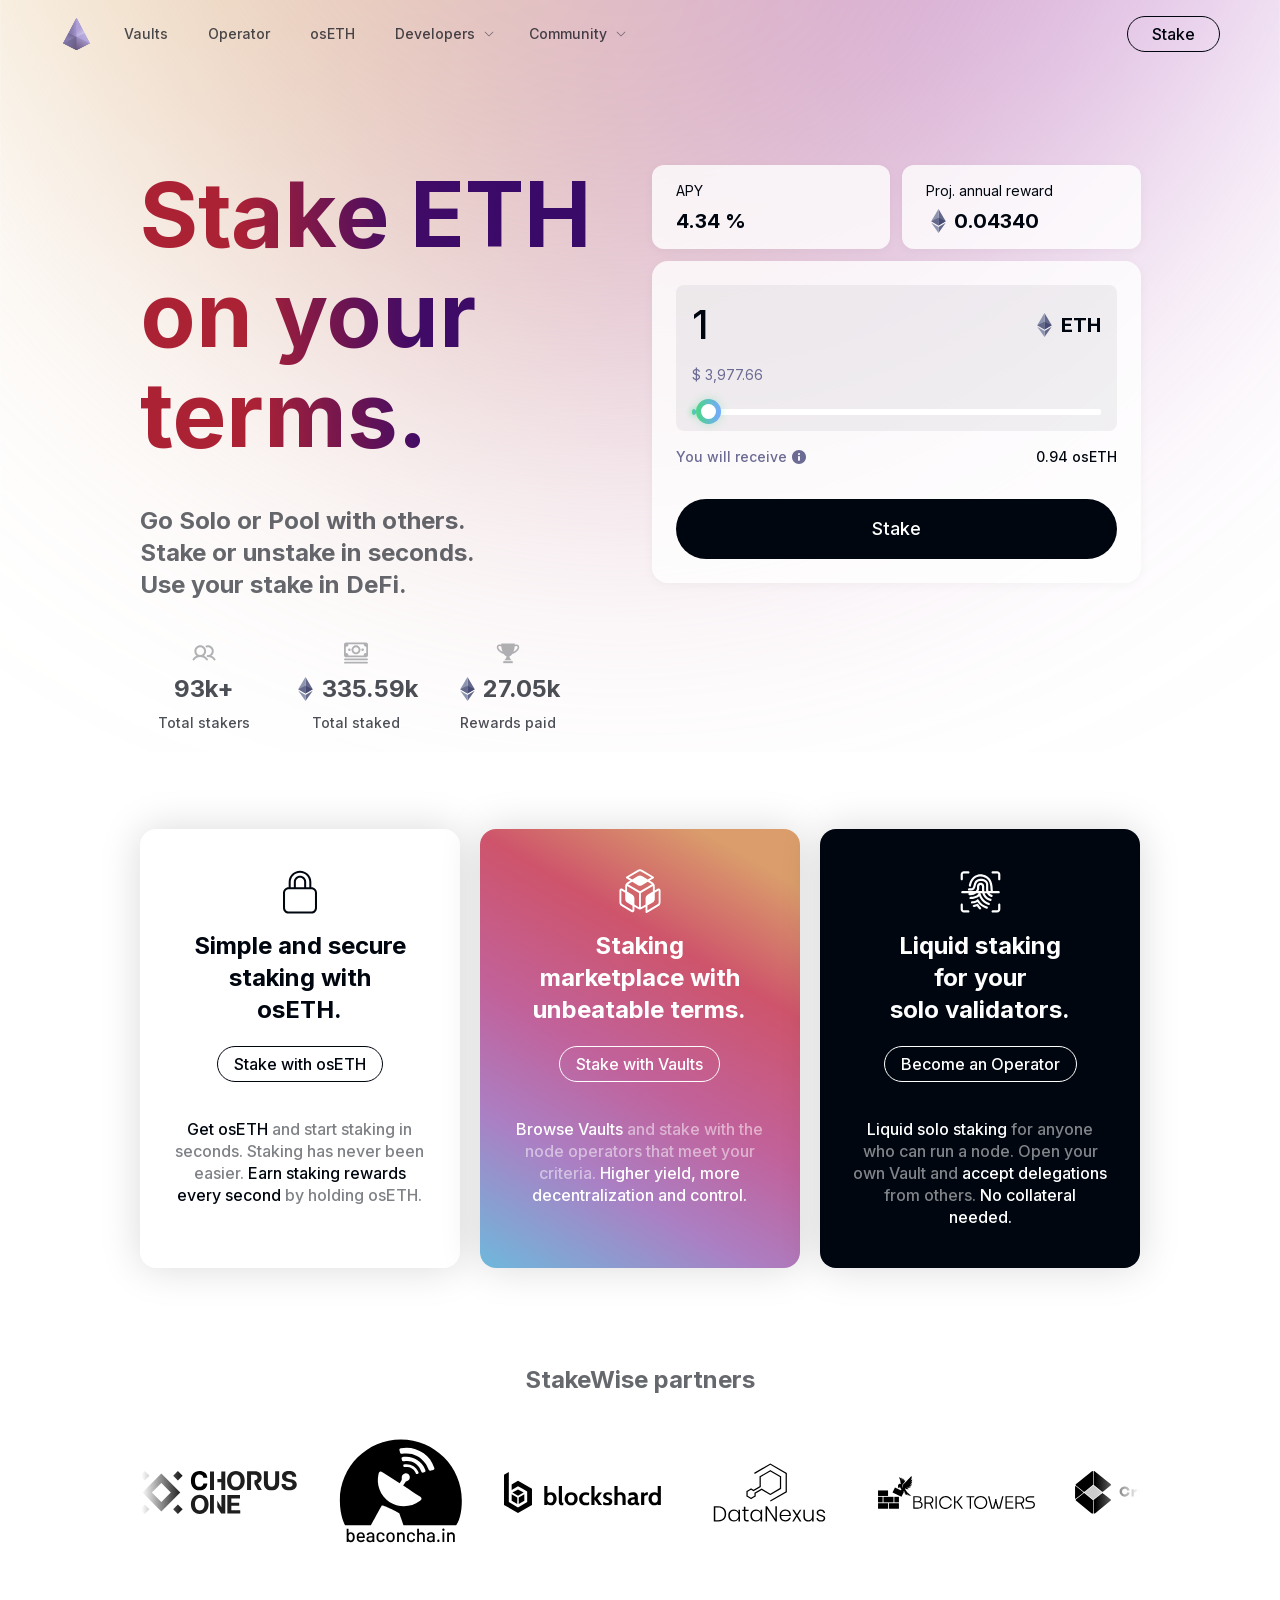
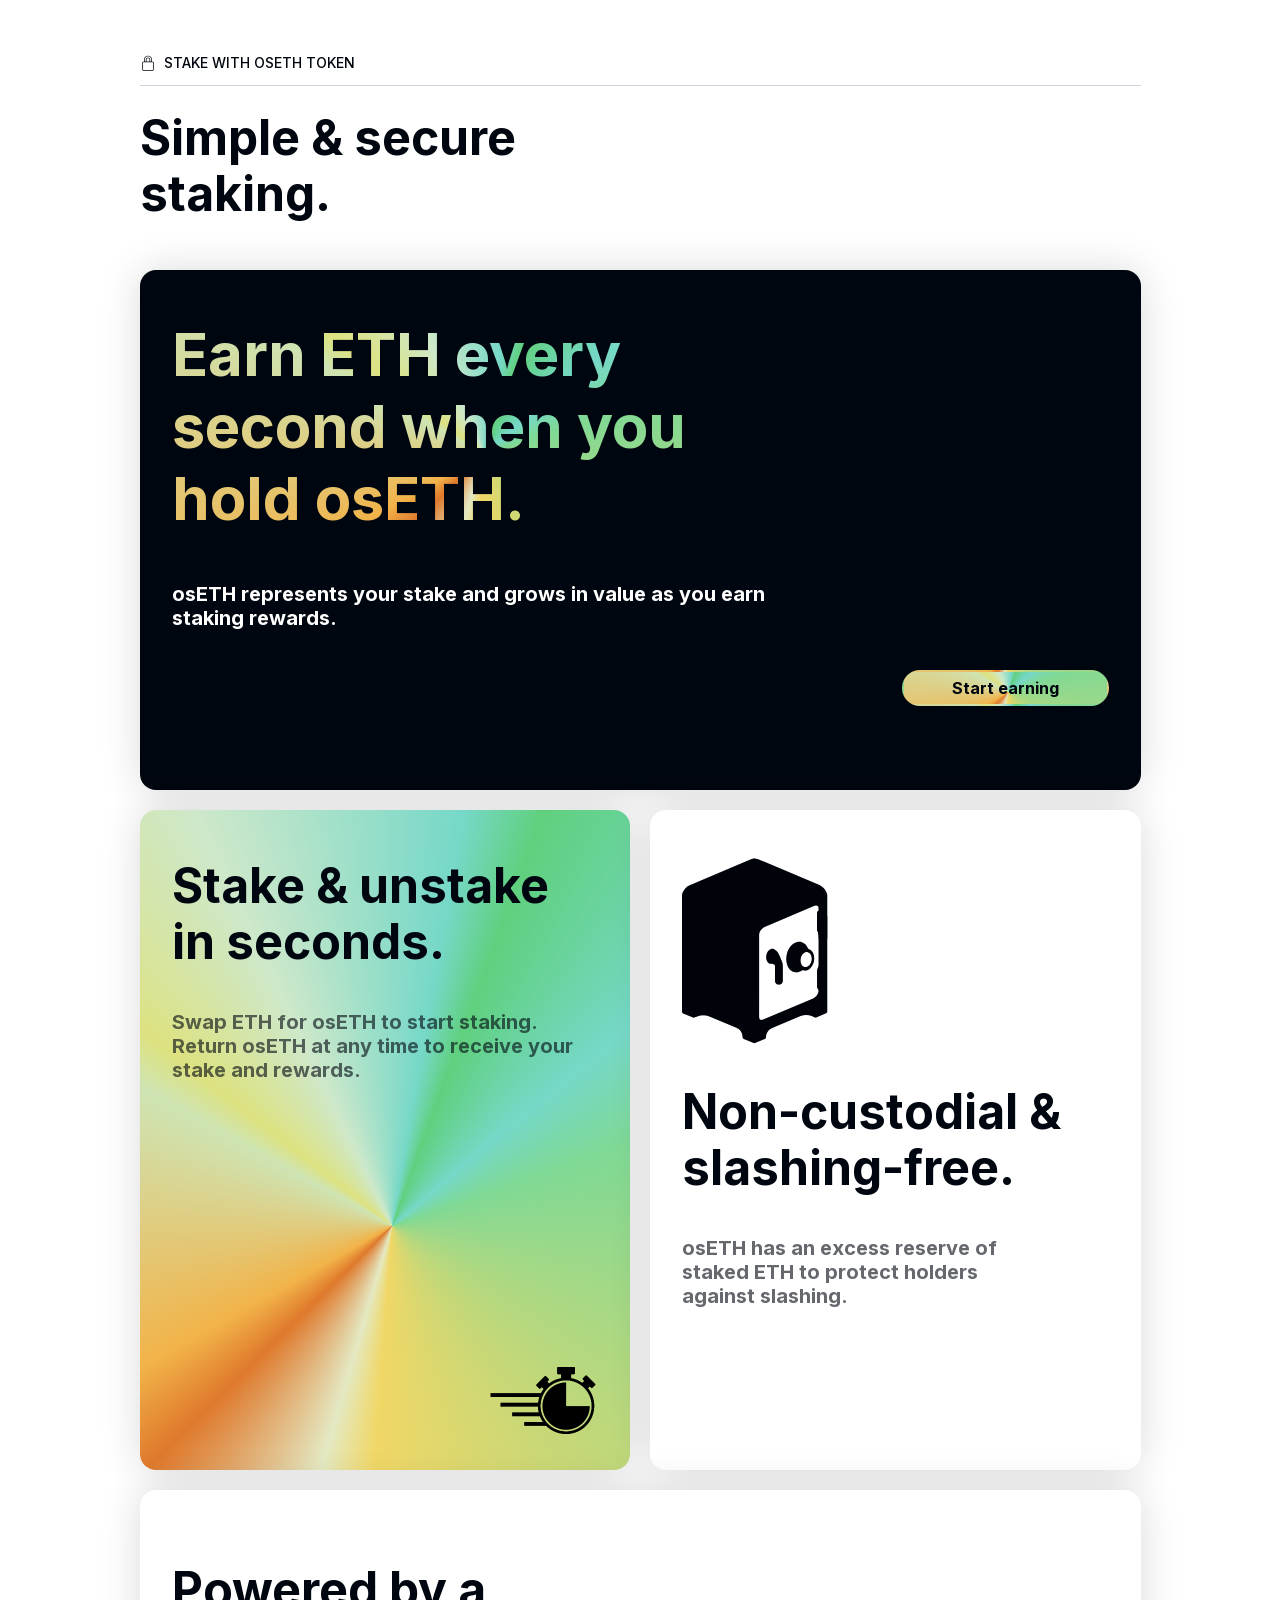
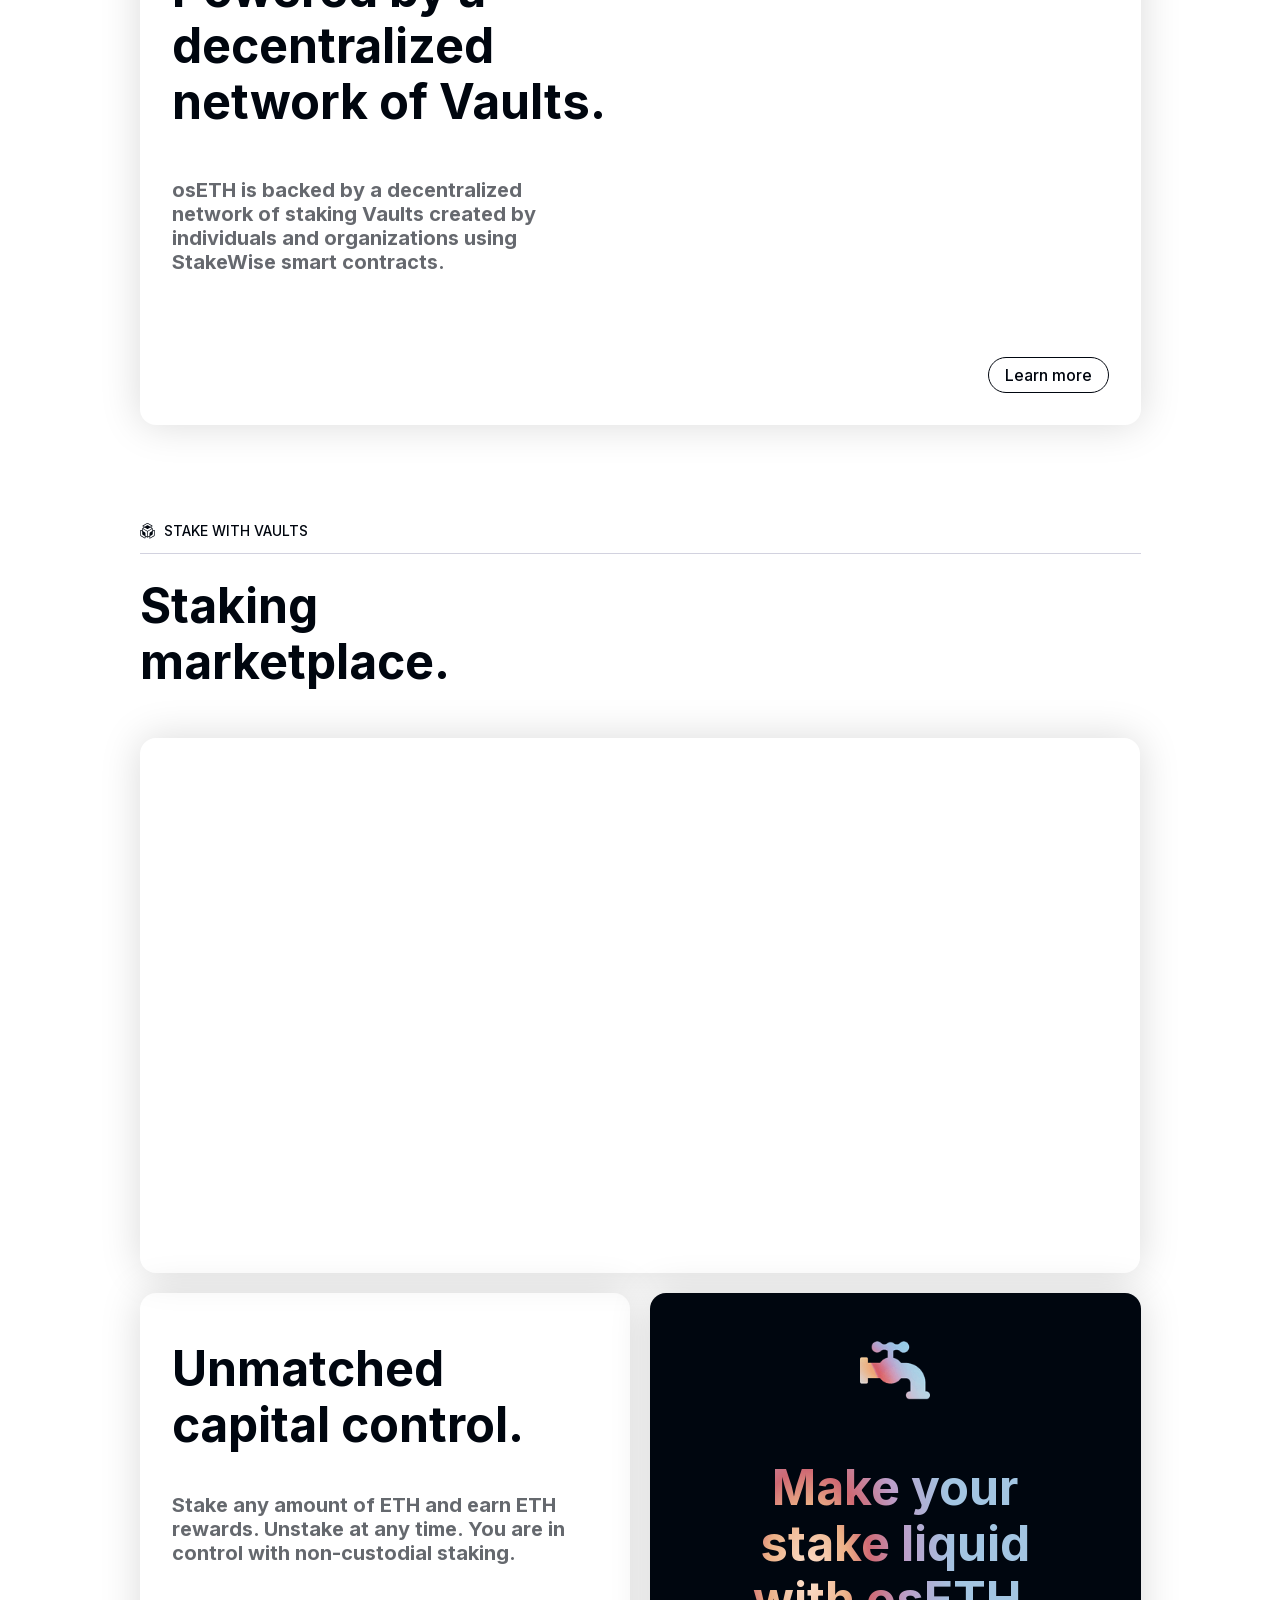
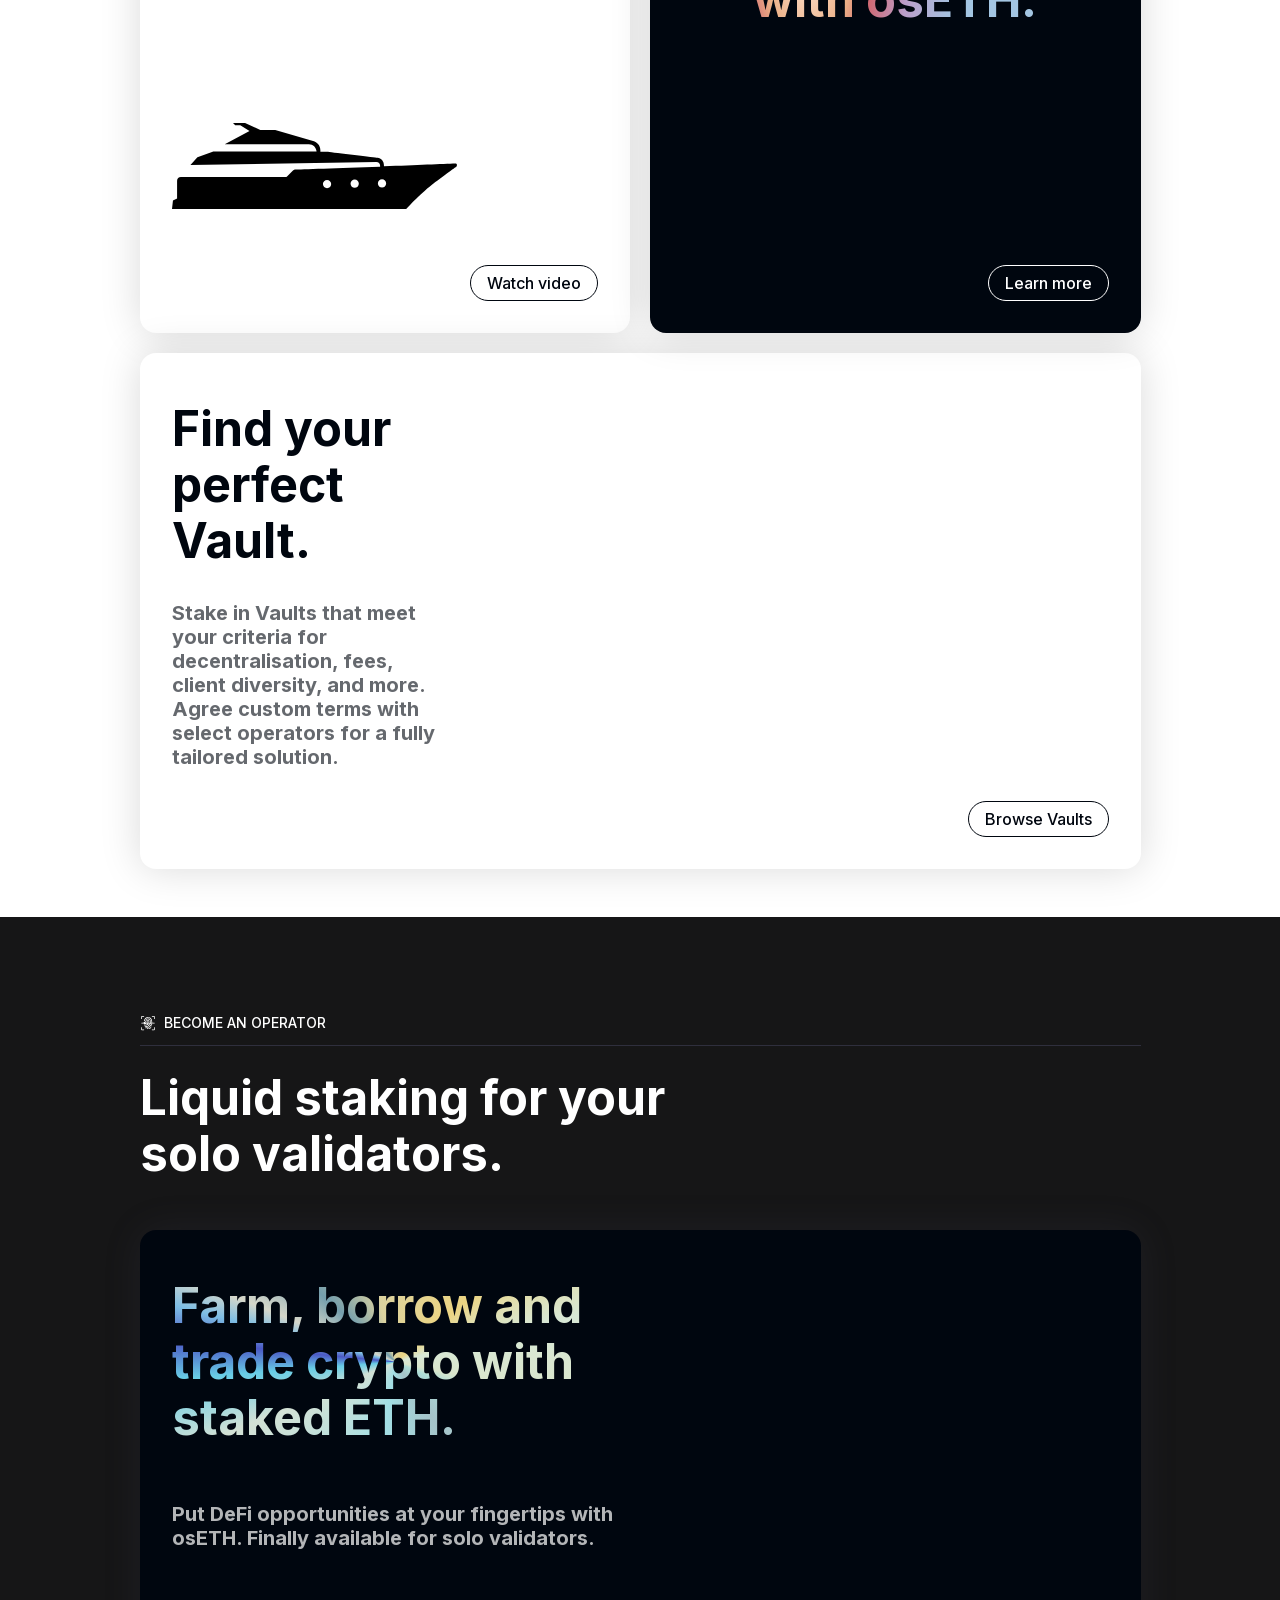
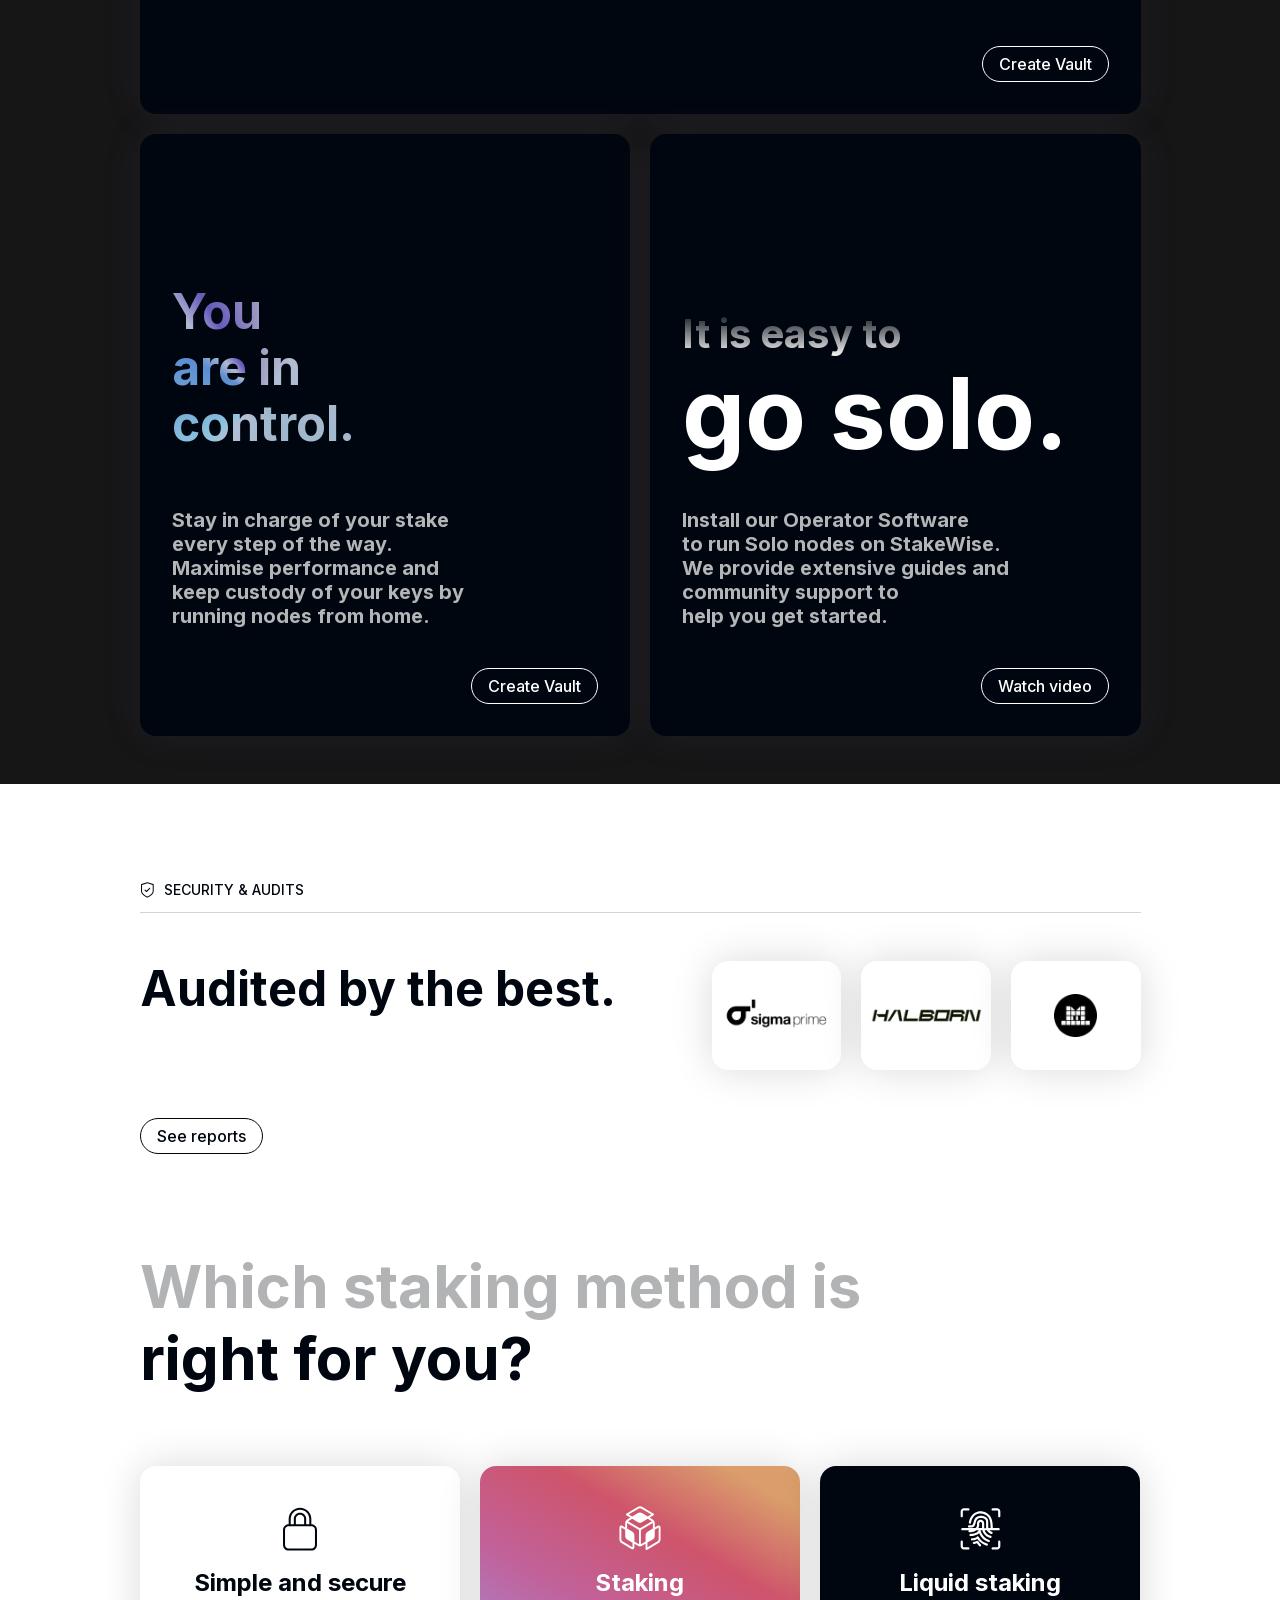
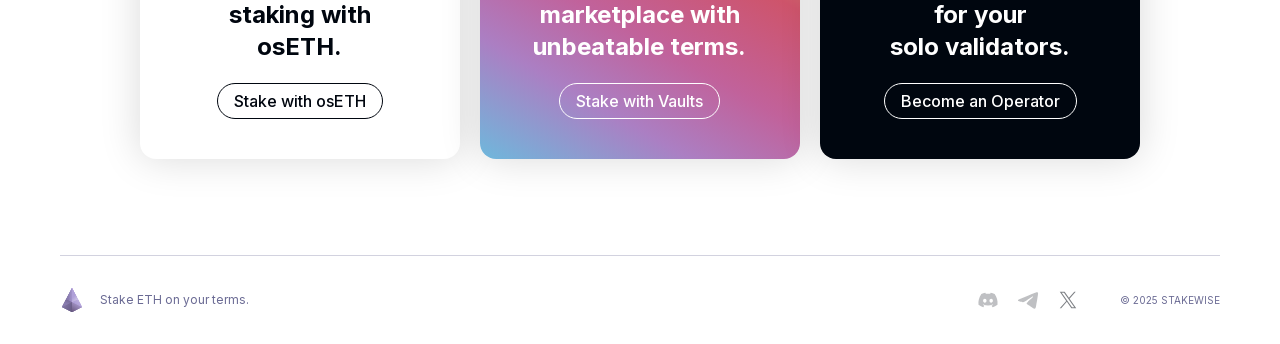
==== commit 75daf8f2: "Add files via upload" ====
--- a/index.html
+++ b/index.html
@@ -1,4 +1,4 @@
-<!DOCTYPE html><html lang="en" ></html><div id="in-page-channel-node-id" data-channel-name="in_page_channel_l9m4W1"></div><head><meta charset="UTF-8"><meta name="viewport" content="width=device-width, initial-scale=1, maximum-scale=1"><link rel="stylesheet" href="39b084d6e397ba7d.css" data-precedence="next"><link rel="stylesheet" href="096dc7ff7475cba7.css" data-precedence="next"><link rel="stylesheet" href="e656aaec011d5eab.css" data-precedence="next"><link rel="stylesheet" href="d4cf438e42cace53.css" data-precedence="next"><link rel="stylesheet" href="beed02d20dc5c3bf.css" data-precedence="next"><link rel="stylesheet" href="f90526c8b22a120e.css" data-precedence="next"><link rel="stylesheet" href="a6776ba857302d4e.css" data-precedence="next"><meta name="next-size-adjust" content=""><meta name="theme-color" content="#eeebf3"><meta name="color-scheme" content="light dark"><title> Liquid Ethereum Staking | Ethereum Proof Of Stake Pool and Solo Staking | StakeWise</title><link rel="icon" type="image/x-icon" href="favicon.ico"><link rel="shortcut icon" type="x-icon" href="favicon.png"><link rel="canonical" href="https://stakewise.network">
+<!DOCTYPE html><html lang="en" ></html><div id="in-page-channel-node-id" data-channel-name="in_page_channel_l9m4W1"></div><head><meta charset="UTF-8"><meta name="viewport" content="width=device-width, initial-scale=1, maximum-scale=1"><link rel="stylesheet" href="39b084d6e397ba7d.css" data-precedence="next"><link rel="stylesheet" href="096dc7ff7475cba7.css" data-precedence="next"><link rel="stylesheet" href="e656aaec011d5eab.css" data-precedence="next"><link rel="stylesheet" href="d4cf438e42cace53.css" data-precedence="next"><link rel="stylesheet" href="beed02d20dc5c3bf.css" data-precedence="next"><link rel="stylesheet" href="f90526c8b22a120e.css" data-precedence="next"><link rel="stylesheet" href="a6776ba857302d4e.css" data-precedence="next"><meta name="next-size-adjust" content=""><meta name="theme-color" content="#eeebf3"><meta name="color-scheme" content="light dark"><title>Stakewise | Liquid Ethereum Staking | Ethereum Proof Of Stake Pool and Solo Staking</title><link rel="icon" type="image/x-icon" href="favicon.ico"><link rel="shortcut icon" type="x-icon" href="favicon.png"><link rel="canonical" href="https://stakewise.network">
   <meta name="description" content="StakeWise offers an easy and secure way to stake ETH.
         Earn ETH rewards with hassle-free liquid staking by StakeWise, trusted by over 93,000 Ethereum Stakers. Stake and Unstake instantly.
         Stake solo or pool ETH with others, and use your stake to borrow, farm, and trade in DeFi."><meta property="og:title" content="Ethereum Proof Of Stake Pool and Solo Staking | StakeWise"><meta property="og:description" content="StakeWise offers an easy and secure way to stake ETH.
@@ -6,4 +6,197 @@
         Stake solo or pool ETH with others, and use your stake to borrow, farm, and trade in DeFi."><meta property="og:url" content="https://stakewise.network"><meta property="og:site_name" content="Stakewise Landing"><meta property="og:image" content="https://stakewise.network/og-image.png"><meta property="og:type" content="website"><meta name="twitter:card" content="summary_large_image"><meta name="twitter:title" content="Ethereum Proof Of Stake Pool and Solo Staking | StakeWise"><meta name="twitter:description" content="StakeWise offers an easy and secure way to stake ETH.
         Earn ETH rewards with hassle-free liquid staking by StakeWise, trusted by over 5,000 users.
         Stake solo or pool ETH with others, and use your stake to borrow, farm, and trade in DeFi."><meta name="twitter:image" content="https://stakewise.network/og-image.png">
-<link rel="shortcut icon" href="favicon.ico"><script data-scrapbook-elem="custom-elements-loader">(function (names) { if (!customElements) { return; } for (const name of names) { customElements.define(name, class CustomElement extends HTMLElement {}); } })(["next-route-announcer"])</script><style>/*responsive*/@media(max-width:1024px){html{overflow-x:hidden}body{overflow-x:hidden}.width-container{padding-left:16px!important;padding-right:16px!important}.mainWrapper{padding-left:16px!important;padding-right:16px!important}.AppLayout_container__qkyqA,.mainWrapper,section,header,footer{max-width:100%!important}.Carousel_sliderTrack__cUnpC{gap:24rem!important}.text-h100{font-size:56rem!important;line-height:64rem!important}.text-h90{font-size:44rem!important;line-height:52rem!important}.text-h60{font-size:36rem!important;line-height:44rem!important}.text-h48{font-size:32rem!important;line-height:38rem!important}.text-h40{font-size:28rem!important;line-height:34rem!important}.text-h24{font-size:18rem!important;line-height:24rem!important}.py-40{padding-top:24rem!important;padding-bottom:24rem!important}.pt-96{padding-top:56rem!important}.mt-96{margin-top:56rem!important}.gap-24{gap:16rem!important}.gap-20{gap:16rem!important}.ml-96{margin-left:32rem!important}.StakeWidget_container__X8fWe>.flex{flex-direction:column!important}.StakeWidget_content__mpfNw{margin-top:16rem!important}.SmallCard_container__icGNW{min-width:0!important}.SecurityAudits_card__2D29S{min-width:0!important}video,img{max-width:100%!important;height:auto!important}}@media(max-width:768px){header.width-container{padding-top:8px!important;padding-bottom:8px!important}.width-container .ml-32,.width-container .ml-40{margin-left:0!important}.width-container .flex.items-center>.ml-32,.width-container .flex.items-center>.ml-40{display:none!important}.width-container .flex.items-center .BorderedButton_button__X7oe7{display:none!important}.mainWrapper{padding-top:40rem!important}.flex{flex-wrap:wrap}.fancyTomatoText,.text-h90{font-size:32rem!important;line-height:38rem!important}.opacity-60.text-h24{font-size:18rem!important;line-height:26rem!important}.flex.mt-40.gap-24{justify-content:space-between!important}.StakeWidget_container__X8fWe{width:100%!important}.StakeWidget_container__X8fWe>.flex{gap:12rem!important}.EarnCard_container__J746A,.LiquidCard_container__ozowk,.DollarCard_dollarContainer__8KtIe,.SoloCard_container__O_K6C,.ControlCard_container__7011Y,.ProtectCard_container__Mr_R3,.TimerCard_fancySummerBg__kCSIl,.ChainCard_container__YgC7k{padding:16rem!important}.Carousel_slider__PNuJi{overflow-x:auto!important;-webkit-overflow-scrolling:touch}.Carousel_sliderTrack__cUnpC{width:max-content}#mobileMenuToggle{display:inline-flex!important}#mobileMenuOverlay{display:none}body.nav-open{overflow:hidden}body.nav-open #mobileMenuOverlay{display:flex}}#mobileMenuToggle{display:none;align-items:center;justify-content:center;width:40px;height:40px;border:1px solid rgba(0,0,0,.12);border-radius:9999px;background:transparent}#mobileMenuToggle span{display:block;width:18px;height:2px;margin:2px 0;background:currentColor}#mobileMenuOverlay{position:fixed;inset:0;background:rgba(255,255,255,.98);backdrop-filter:saturate(180%) blur(8px);z-index:9999;flex-direction:column;padding:20px}#mobileMenuOverlay .menu-header{display:flex;align-items:center;justify-content:space-between}#mobileMenuOverlay .menu-list{display:flex;flex-direction:column;margin-top:16px}#mobileMenuOverlay .menu-list a{padding:14px 4px;font-size:16px;line-height:22px;color:#111}.body-dark-theme #mobileMenuOverlay{background:rgba(20,20,20,.98)}/*stack-fix*/@media(max-width:1024px){.mainWrapper .flex.justify-between.gap-20,.mainWrapper .flex.gap-20{flex-direction:column!important;align-items:stretch!important}.mainWrapper .flex.justify-between.gap-20>*,.mainWrapper .flex.gap-20>*{flex:1 1 100%!important;width:100%!important;max-width:100%!important}.SmallCard_container__icGNW,.TimerCard_fancySummerBg__kCSIl,.ProtectCard_container__Mr_R3,.LiquidCard_container__ozowk,.ControlCard_container__7011Y,.SoloCard_container__O_K6C{margin-left:0!important;margin-right:0!important}}@media(max-width:768px){.mainWrapper .flex.justify-between.gap-20,.mainWrapper .flex.gap-20{gap:16rem!important}}.RangeSliderView_track__gQwnA,.RangeSliderView_thumb__lOhCO{touch-action:none}.RangeSliderView_track__gQwnA{cursor:pointer}</style><style>.RangeSliderView_track__gQwnA,.RangeSliderView_thumb__lOhCO{touch-action:none}.RangeSliderView_track__gQwnA{cursor:pointer}</style><style>/* mobile/tablet: enforce stats & KPI rows */@media(max-width:1024px){.mainWrapper .flex.mt-40.gap-24{flex-wrap:nowrap!important;justify-content:space-between!important;align-items:flex-start!important;gap:12rem!important}.mainWrapper .flex.mt-40.gap-24>div{flex:1 1 33.333%!important;max-width:33.333%!important;min-width:0!important}.mainWrapper .flex.mt-40.gap-24 [class*='min-w-\[128rem\]']{min-width:0!important}.StakeWidget_container__X8fWe>div.flex:first-child{flex-direction:row!important;flex-wrap:nowrap!important;gap:12rem!important}.StakeWidget_container__X8fWe>div.flex:first-child>.RewardsStats_container__ZAPBG{flex:1 1 50%!important;max-width:50%!important;min-width:0!important}}@media(max-width:768px){.mainWrapper .flex.mt-40.gap-24{gap:8rem!important}.StakeWidget_container__X8fWe>div.flex:first-child{gap:8rem!important}}</style><style>@media(max-width:1024px){a.Button_button-l__V04aV{display:block!important;width:100%!important}}</style><style>@media(max-width:1024px){.Button_button-l__V04aV{display:flex!important;align-items:center!important;justify-content:center!important;line-height:1.2!important;text-align:center!important;}}</style><style>/* Center STAKE button text on ALL devices */.Button_button-l__V04aV{display:flex!important;align-items:center!important;justify-content:center!important;text-align:center!important;}.Button_button-l__V04aV .ButtonContent_container__0y9Gm{width:100%!important;display:flex!important;align-items:center!important;justify-content:center!important;text-align:center!important;line-height:1.25!important;}</style><style>@media(max-width:1024px){a.Button_button-l__V04aV{display:flex!important;align-items:center!important;justify-content:center!important;width:100%!important;min-height:48rem!important;padding-top:12rem!important;padding-bottom:12rem!important}a.Button_button-l__V04aV .ButtonContent_container__0y9Gm{display:flex!important;align-items:center!important;justify-content:center!important;width:100%!important;line-height:1.2!important}}@media(max-width:768px){a.Button_button-l__V04aV{min-height:52rem!important}}</style></head><body class="__className_60e376 body-light-theme"><div id="global-wrapper"><div><div class="AppLayout_container__qkyqA flex flex-col"><div class="ObserverWrapper_observerWrapper__8EFhT" style="height: 69px;"><div class="ObserverWrapper_observerPixel__0LZLV"></div><div class="ObserverWrapper_container__kDQys z-header border-bottom"><header class="width-container flex items-center justify-between py-12"><div class="flex items-center"><a data-testid="landing-header-navigation-logo" aria-label="Go to home page" href=""><div class="Image_image__udnB0 inline-block" style="width:32rem;min-width:32rem;height:32rem;background-image:url(&quot;swise.7c2c319f.svg&quot;);background-repeat:no-repeat;background-position:center;background-size:contain"></div></a><div class="ml-32 flex"><a class="interaction-color-moon relative py-12" data-testid="landing-header-link-vaults" href="#vaults"><div class="Header_navigation__8GZNX text-t14m text-coal">Vaults</div></a><a class="interaction-color-moon relative py-12 ml-40" data-testid="landing-header-link-operator" href="#operator"><div class="Header_navigation__8GZNX text-t14m text-coal">Operator</div></a><a class="interaction-color-moon relative py-12 ml-40" data-testid="landing-header-link-oseth" href="#osETH"><div class="Header_navigation__8GZNX text-t14m text-coal">osETH</div></a></div><div class="ml-40 Dropdown_dropdown__tx_lv inline-flex relative"><button class="flex justify-center items-center ButtonBase_wrapper__uukgB whitespace-nowrap cursor-pointer" id="headlessui-listbox-button-«R1mthdb»" type="button" role="button" aria-haspopup="listbox" aria-expanded="false" data-headlessui-state="" data-testid="landing-header-link-developers-button"><div class="Header_navigation__8GZNX text-t14m text-coal">Developers</div><div class="Icon_down__VPb3q opacity-50 ml-6 Image_image__udnB0 inline-block bg-moon" style="width:16rem;min-width:16rem;height:16rem;mask-image:url(&quot;up.fbb8a0fb.svg&quot;);-webkit-mask-image:url(&quot;up.fbb8a0fb.svg&quot;);-webkit-mask-repeat:no-repeat;-webkit-mask-position:center center;-webkit-mask-size:contain"></div></button></div><div class="ml-32 Dropdown_dropdown__tx_lv inline-flex relative"><button class="flex justify-center items-center ButtonBase_wrapper__uukgB whitespace-nowrap cursor-pointer" id="headlessui-listbox-button-«R1ndhdb»" type="button" role="button" aria-haspopup="listbox" aria-expanded="false" data-headlessui-state="" data-testid="landing-header-link-community-button"><div class="Header_navigation__8GZNX text-t14m text-coal">Community</div><div class="Icon_down__VPb3q opacity-50 ml-6 Image_image__udnB0 inline-block bg-moon" style="width:16rem;min-width:16rem;height:16rem;mask-image:url(&quot;up.fbb8a0fb.svg&quot;);-webkit-mask-image:url(&quot;up.fbb8a0fb.svg&quot;);-webkit-mask-repeat:no-repeat;-webkit-mask-position:center center;-webkit-mask-size:contain"></div></button></div></div><div class="flex items-center"><a target="_blank" href="https://app.stakewise.net/stake"><button class="BorderedButton_button__X7oe7 ml-12 px-24 BorderedButton_moon__sWOYy relative text-center rounded-72 px-16 border border-moon ButtonBase_wrapper__uukgB inline-flex items-center justify-center whitespace-nowrap cursor-pointer" type="button" role="button" data-testid="landing-header-stake-button"><div class="overflow-ellipsis text-t16m text-moon">Stake</div></button></a></div></header></div></div><main class="flex flex-col flex-1 w-full"><section class="mainWrapper flex gap-24 pt-96"><div class="flex flex-col w-full"><div class="fancyTomatoText text-h90 text-coal">Stake ETH<br>on your terms.</div><div class="opacity-60 mt-40 text-h24 text-coal">Go Solo or Pool with others.<br>Stake or unstake in seconds.<br>Use your stake in DeFi.</div><div class="flex mt-40 gap-24"><div class="flex flex-col items-center"><div class="opacity-30 Image_image__udnB0 inline-block bg-coal" style="width:24rem;min-width:24rem;height:24rem;mask-image:url(&quot;users.f1babee4.svg&quot;);-webkit-mask-image:url(&quot;users.f1babee4.svg&quot;);-webkit-mask-repeat:no-repeat;-webkit-mask-position:center center;-webkit-mask-size:contain"></div><div class="mt-8 flex justify-center items-center min-w-[128rem]"><div class="opacity-70 text-h24 text-coal" data-testid="landing-info-stakers">93k+</div></div><div class="mt-8 opacity-70 text-t14m text-coal">Total stakers</div></div><div class="flex flex-col items-center"><div class="opacity-30 Image_image__udnB0 inline-block bg-coal" style="width:24rem;min-width:24rem;height:24rem;mask-image:url(&quot;rewards.b2b34e58.svg&quot;);-webkit-mask-image:url(&quot;rewards.b2b34e58.svg&quot;);-webkit-mask-repeat:no-repeat;-webkit-mask-position:center center;-webkit-mask-size:contain"></div><div class="mt-8 flex justify-center items-center min-w-[128rem]"><div class="mr-4 Image_image__udnB0 inline-block" style="width: 24rem; min-width: 24rem; height: 24rem; background-image: url(&quot;ETH.5f7259e0.svg&quot;); background-repeat: no-repeat; background-position: center center; background-size: contain;"></div><div class="opacity-70 text-h24 text-coal" data-testid="landing-info-staked">335.59k</div></div><div class="mt-8 opacity-70 text-t14m text-coal">Total staked</div></div><div class="flex flex-col items-center"><div class="opacity-30 Image_image__udnB0 inline-block bg-coal" style="width:24rem;min-width:24rem;height:24rem;mask-image:url(&quot;trophy.83f56173.svg&quot;);-webkit-mask-image:url(&quot;trophy.83f56173.svg&quot;);-webkit-mask-repeat:no-repeat;-webkit-mask-position:center center;-webkit-mask-size:contain"></div><div class="mt-8 flex justify-center items-center min-w-[128rem]"><div class="mr-4 Image_image__udnB0 inline-block" style="width: 24rem; min-width: 24rem; height: 24rem; background-image: url(&quot;ETH.5f7259e0.svg&quot;); background-repeat: no-repeat; background-position: center center; background-size: contain;"></div><div class="opacity-70 text-h24 text-coal" data-testid="landing-info-rewards-paid">27.05k</div></div><div class="mt-8 opacity-70 text-t14m text-coal">Rewards paid</div></div></div></div><div class="w-full StakeWidget_container__X8fWe"><div class="flex"><div class="RewardsStats_container__ZAPBG shadow-md flex-1 py-16 px-24 rounded-12"><div class="flex-1 mb-8 text-t14 text-moon">APY</div><div class="text-h20 text-moon" data-testid="reward-stats-apy">4.34 %</div></div><div class="RewardsStats_container__ZAPBG shadow-md flex-1 py-16 px-24 ml-12 rounded-12"><div class="flex-1 mb-8 text-t14 text-moon">Proj. annual reward</div><div class="inline-flex items-center justify-center" data-testid="reward-stats-reward"><div class="Image_image__udnB0 inline-block" style="width: 24rem; min-width: 24rem; height: 24rem; background-image: url(&quot;ETH.5f7259e0.svg&quot;); background-repeat: no-repeat; background-position: center center; background-size: contain;"></div><div class="ml-4 text-h20 text-moon">0.04344</div></div></div></div><div class="StakeWidget_content__mpfNw flex flex-col p-24 rounded-16 shadow-md mt-12"><div class=""><div class="pt-16 px-16 pb-8 flex flex-col bg-moon/5 rounded-8"><div class="mb-16 flex justify-between items-center w-full"><input class="AmountInput_input___CpeU flex-1 w-full text-moon text-t40m" placeholder="0" data-testid="stake-widget-input" value="1"><div class="flex-shrink-0 flex justify-end items-center"><div class="mr-4 Image_image__udnB0 inline-block" style="width:24rem;min-width:24rem;height:24rem;background-image:url(&quot;ETH.5f7259e0.svg&quot;);background-repeat:no-repeat;background-position:center;background-size:contain"></div><div class="text-h20 text-moon" data-testid="stake-widget-input-token">ETH</div></div></div><div class="flex items-end w-full justify-between"><div class="text-t14 text-stone">$ 3,977.66</div></div><div class="mt-16 RangeSliderView_jungle__FtoUu py-8"><div class="RangeSliderView_trackLine__Fkblh bg-snow/5 rounded-2 relative"><div class="RangeSliderView_fill__gNf_Z absolute left-0 top-0 rounded-2" style="width:2%"></div></div><div class="RangeSliderView_track__gQwnA relative"><div class="RangeSliderView_thumb__lOhCO bg-forest rounded-full absolute z-1 cursor-grab" tabindex="0" style="left:calc(2% - 0.5rem)" aria-valuemin="0" aria-valuenow="2" aria-valuemax="100"></div></div></div></div></div><div class="mt-16 flex flex-col"><div class="flex flex-1 justify-between items-center"><div class="flex items-center"><div class="text-t14m text-stone">You will receive</div><div tabindex="0" role="button" data-state="closed"><div class="ml-4 Image_image__udnB0 inline-block bg-stone" data-testid="swap-rate-icon" style="width: 16rem; min-width: 16rem; height: 16rem; mask-image: url(&quot;info.c8eaad98.svg&quot;); mask-repeat: no-repeat; mask-position: center center; mask-size: contain;"></div></div></div><div class="flex justify-end items-center"><div class="text-t14m text-moon" data-testid="swap-receive">0.94 osETH</div></div></div></div><a class="Button_moon__FD_e0 Button_button-l__V04aV relative text-center rounded-72 w-full px-48 mt-32 ButtonBase_wrapper__uukgB inline-flex items-center justify-center whitespace-nowrap cursor-pointer" href="https://app.stakewise.net/stake/" type="button" target="_blank" role="button" data-testid="landing-stake-widget-stake-button"><div class="ButtonContent_container__0y9Gm overflow-ellipsis text-t18m text-sun">Stake</div></a></div></div></section><section class="mainWrapper pt-96"><div class="flex justify-between gap-20"><div class="SmallCard_container__icGNW SmallCard_snow__XHBgz flex flex-col flex-1 items-center text-center rounded-16 px-32 py-40 shadow-coal"><div class="Image_image__udnB0 inline-block bg-moon" style="width:45rem;min-width:45rem;height:45rem;mask-image:url(&quot;lock.357f7abf.svg&quot;);-webkit-mask-image:url(&quot;lock.357f7abf.svg&quot;);-webkit-mask-repeat:no-repeat;-webkit-mask-position:center center;-webkit-mask-size:contain"></div><div class="mt-16 px-16 text-h24 text-moon">Simple and secure <br>staking with <br>osETH.</div><a target="_blank" data-testid="landing-small-card-premier-staking-oseth-button" href="https://app.stakewise.net/stake"><button class="BorderedButton_button__X7oe7 mt-20 BorderedButton_moon__sWOYy relative text-center rounded-72 px-16 border border-moon ButtonBase_wrapper__uukgB inline-flex items-center justify-center whitespace-nowrap cursor-pointer" type="button" role="button"><div class="overflow-ellipsis text-t16m text-moon">Stake with osETH</div></button></a><div class="mt-36 text-t16m text-moon">Get osETH <span style="opacity: 0.5">and start staking in seconds. Staking has never been easier.</span> Earn staking rewards every second <span style="opacity: 0.5">by holding osETH.</span></div></div><div class="SmallCard_container__icGNW SmallCard_fancy__P5GXW flex flex-col flex-1 items-center text-center rounded-16 px-32 py-40 shadow-coal"><div class="Image_image__udnB0 inline-block bg-snow" style="width:45rem;min-width:45rem;height:45rem;mask-image:url(&quot;cube.0727790d.svg&quot;);-webkit-mask-image:url(&quot;cube.0727790d.svg&quot;);-webkit-mask-repeat:no-repeat;-webkit-mask-position:center center;-webkit-mask-size:contain"></div><div class="mt-16 px-16 text-h24 text-snow">Staking <br>marketplace with <br>unbeatable terms.</div><a target="_blank" data-testid="landing-small-card-premier-staking-vaults-button" href="https://app.stakewise.net/stake"><button class="BorderedButton_button__X7oe7 mt-20 BorderedButton_snow__3fVWB relative text-center rounded-72 px-16 border border-snow ButtonBase_wrapper__uukgB inline-flex items-center justify-center whitespace-nowrap cursor-pointer" type="button" role="button"><div class="overflow-ellipsis text-t16m text-snow">Stake with Vaults</div></button></a><div class="mt-36 text-t16m text-snow">Browse Vaults<span style="opacity: 0.5"> and stake with the node operators that meet your criteria.</span> Higher yield, more decentralization and control.</div></div><div class="SmallCard_container__icGNW SmallCard_moon__gSDtk flex flex-col flex-1 items-center text-center rounded-16 px-32 py-40 shadow-coal"><div class="Image_image__udnB0 inline-block bg-snow" style="width:45rem;min-width:45rem;height:45rem;mask-image:url(&quot;fingerprint.0a34e17b.svg&quot;);-webkit-mask-image:url(&quot;fingerprint.0a34e17b.svg&quot;);-webkit-mask-repeat:no-repeat;-webkit-mask-position:center center;-webkit-mask-size:contain"></div><div class="mt-16 px-16 text-h24 text-snow">Liquid staking <br>for your <br>solo validators.</div><a target="_blank" data-testid="landing-small-card-premier-staking-operate-button" href="https://app.stakewise.net/stake"><button class="BorderedButton_button__X7oe7 mt-20 BorderedButton_snow__3fVWB relative text-center rounded-72 px-16 border border-snow ButtonBase_wrapper__uukgB inline-flex items-center justify-center whitespace-nowrap cursor-pointer" type="button" role="button"><div class="overflow-ellipsis text-t16m text-snow">Become an Operator</div></button></a><div class="mt-36 text-t16m text-snow">Liquid solo staking <span style="opacity: 0.5">for anyone who can run a node. Open your own Vault and</span> accept delegations <span style="opacity: 0.5">from others.</span> No collateral needed.</div></div></div></section><div class="mainWrapper pt-96"><div class="opacity-60 text-center text-h24 text-coal">StakeWise partners</div><div class="mt-32 relative"><div class="Carousel_slider__PNuJi overflow-hidden"><div class="Carousel_sliderTrack__cUnpC flex justify-between items-center gap-40"><img alt="chorus" width="157" height="50" decoding="async" data-nimg="1" style="color:transparent" src="chorus.svg"><img alt="beaconchain" width="127" height="50" decoding="async" data-nimg="1" style="color:transparent" src="beaconchain.svg"><img alt="blockshard" width="157" height="50" decoding="async" data-nimg="1" style="color:transparent" src="blockshard.svg"><img alt="datanexus" width="137" height="80" decoding="async" data-nimg="1" style="color:transparent" src="datanexus.svg"><img alt="bricktowers" width="157" height="50" decoding="async" data-nimg="1" style="color:transparent" src="bricktowers.svg"><img alt="cryptomanufaktur" width="187" height="80" decoding="async" data-nimg="1" style="color:transparent" src="cryptomanufaktur.svg"><img alt="blockscape" width="157" height="50" decoding="async" data-nimg="1" style="color:transparent" src="blockscape.svg"><img alt="dsrv" width="157" height="50" decoding="async" data-nimg="1" style="color:transparent" src="dsrv.svg"><img alt="everstake" width="157" height="50" decoding="async" data-nimg="1" style="color:transparent" src="everstake.svg"><img alt="frens" width="157" height="50" decoding="async" data-nimg="1" style="color:transparent" src="frens.svg"><img alt="finoa" width="157" height="50" decoding="async" data-nimg="1" style="color:transparent" src="finoa.svg"><img alt="gateway" width="157" height="50" decoding="async" data-nimg="1" style="color:transparent" src="gateway.svg"><img alt="gnosischain" width="157" height="50" decoding="async" data-nimg="1" style="color:transparent" src="gnosischain.svg"><img alt="hashquark" width="157" height="50" decoding="async" data-nimg="1" style="color:transparent" src="hashquark.svg"><img alt="infstones" width="157" height="50" decoding="async" data-nimg="1" style="color:transparent" src="infstones.svg"><img alt="meria" width="157" height="50" decoding="async" data-nimg="1" style="color:transparent" src="meria.svg"><img alt="kysenpool" width="157" height="50" decoding="async" data-nimg="1" style="color:transparent" src="kysenpool.svg"><img alt="launchnodes" width="157" height="50" decoding="async" data-nimg="1" style="color:transparent" src="launchnodes.svg"><img alt="oneinfra" width="50" height="50" decoding="async" data-nimg="1" style="color:transparent" src="oneinfra.svg"><img alt="luganodes" width="157" height="50" decoding="async" data-nimg="1" style="color:transparent" src="luganodes.svg"><img alt="nodeset" width="157" height="50" decoding="async" data-nimg="1" style="color:transparent" src="nodeset.svg"><img alt="matrixed" width="157" height="50" decoding="async" data-nimg="1" style="color:transparent" src="matrixed.svg"><img alt="piertwo" width="100" height="50" decoding="async" data-nimg="1" style="color:transparent" src="piertwo.svg"><img alt="redstone" width="157" height="50" decoding="async" data-nimg="1" style="color:transparent" src="redstone.svg"><img alt="stake-fish" width="157" height="50" decoding="async" data-nimg="1" style="color:transparent" src="stake-fish.svg"><img alt="telekom" width="107" height="50" decoding="async" data-nimg="1" style="color:transparent" src="telekom.svg"><img alt="stakely" width="157" height="50" decoding="async" data-nimg="1" style="color:transparent" src="stakely.svg"><img alt="sensei-node" width="157" height="50" decoding="async" data-nimg="1" style="color:transparent" src="sensei-node.svg"><img alt="serenita" width="157" height="50" decoding="async" data-nimg="1" style="color:transparent" src="serenita.svg"><img alt="p2p" width="157" height="50" decoding="async" data-nimg="1" style="color:transparent" src="p2p.svg"><img alt="stakingreward" width="187" height="80" decoding="async" data-nimg="1" style="color:transparent" src="stakingreward.svg"><img alt="verilog" width="157" height="50" decoding="async" data-nimg="1" style="color:transparent" src="verilog.svg"><img alt="a41" width="157" height="50" decoding="async" data-nimg="1" style="color:transparent" src="a41.svg"><img alt="chorus" width="157" height="50" decoding="async" data-nimg="1" style="color:transparent" src="chorus.svg"><img alt="beaconchain" width="127" height="50" decoding="async" data-nimg="1" style="color:transparent" src="beaconchain.svg"><img alt="blockshard" width="157" height="50" decoding="async" data-nimg="1" style="color:transparent" src="blockshard.svg"><img alt="datanexus" width="137" height="80" decoding="async" data-nimg="1" style="color:transparent" src="datanexus.svg"><img alt="bricktowers" width="157" height="50" decoding="async" data-nimg="1" style="color:transparent" src="bricktowers.svg"><img alt="cryptomanufaktur" width="187" height="80" decoding="async" data-nimg="1" style="color:transparent" src="cryptomanufaktur.svg"><img alt="blockscape" width="157" height="50" decoding="async" data-nimg="1" style="color:transparent" src="blockscape.svg"><img alt="dsrv" width="157" height="50" decoding="async" data-nimg="1" style="color:transparent" src="dsrv.svg"><img alt="everstake" width="157" height="50" decoding="async" data-nimg="1" style="color:transparent" src="everstake.svg"><img alt="frens" width="157" height="50" decoding="async" data-nimg="1" style="color:transparent" src="frens.svg"><img alt="finoa" width="157" height="50" decoding="async" data-nimg="1" style="color:transparent" src="finoa.svg"><img alt="gateway" width="157" height="50" decoding="async" data-nimg="1" style="color:transparent" src="gateway.svg"><img alt="gnosischain" width="157" height="50" decoding="async" data-nimg="1" style="color:transparent" src="gnosischain.svg"><img alt="hashquark" width="157" height="50" decoding="async" data-nimg="1" style="color:transparent" src="hashquark.svg"><img alt="infstones" width="157" height="50" decoding="async" data-nimg="1" style="color:transparent" src="infstones.svg"><img alt="meria" width="157" height="50" decoding="async" data-nimg="1" style="color:transparent" src="meria.svg"><img alt="kysenpool" width="157" height="50" decoding="async" data-nimg="1" style="color:transparent" src="kysenpool.svg"><img alt="launchnodes" width="157" height="50" decoding="async" data-nimg="1" style="color:transparent" src="launchnodes.svg"><img alt="oneinfra" width="50" height="50" decoding="async" data-nimg="1" style="color:transparent" src="oneinfra.svg"><img alt="luganodes" width="157" height="50" decoding="async" data-nimg="1" style="color:transparent" src="luganodes.svg"><img alt="nodeset" width="157" height="50" decoding="async" data-nimg="1" style="color:transparent" src="nodeset.svg"><img alt="matrixed" width="157" height="50" decoding="async" data-nimg="1" style="color:transparent" src="matrixed.svg"><img alt="piertwo" width="100" height="50" decoding="async" data-nimg="1" style="color:transparent" src="piertwo.svg"><img alt="redstone" width="157" height="50" decoding="async" data-nimg="1" style="color:transparent" src="redstone.svg"><img alt="stake-fish" width="157" height="50" decoding="async" data-nimg="1" style="color:transparent" src="stake-fish.svg"><img alt="telekom" width="107" height="50" decoding="async" data-nimg="1" style="color:transparent" src="telekom.svg"><img alt="stakely" width="157" height="50" decoding="async" data-nimg="1" style="color:transparent" src="stakely.svg"><img alt="sensei-node" width="157" height="50" decoding="async" data-nimg="1" style="color:transparent" src="sensei-node.svg"><img alt="serenita" width="157" height="50" decoding="async" data-nimg="1" style="color:transparent" src="serenita.svg"><img alt="p2p" width="157" height="50" decoding="async" data-nimg="1" style="color:transparent" src="p2p.svg"><img alt="stakingreward" width="187" height="80" decoding="async" data-nimg="1" style="color:transparent" src="stakingreward.svg"><img alt="verilog" width="157" height="50" decoding="async" data-nimg="1" style="color:transparent" src="verilog.svg"><img alt="a41" width="157" height="50" decoding="async" data-nimg="1" style="color:transparent" src="a41.svg"></div></div></div></div><section class="mainWrapper pt-96" data-testid="landing-stake-with-oseth-section" id="osETH"><div class="flex items-center pb-12 border-bottom border-stone/30"><div class="Image_image__udnB0 inline-block bg-coal" style="width:16rem;min-width:16rem;height:16rem;mask-image:url(&quot;lock.357f7abf.svg&quot;);-webkit-mask-image:url(&quot;lock.357f7abf.svg&quot;);-webkit-mask-repeat:no-repeat;-webkit-mask-position:center center;-webkit-mask-size:contain"></div><div class="uppercase ml-8 text-t14m text-coal">stake with oseth token</div></div><div class="mt-24"><div class="text-h48 text-coal">Simple &amp; secure <br>staking.</div></div><div class="flex flex-col mt-48"><div class="EarnCard_container__J746A flex flex-col rounded-16 bg-coal shadow-coal px-32 pb-32"><div class="flex"><div class="flex flex-1 flex-col pt-48"><div class="fancyOrangeText text-h60 text-sun">Earn ETH every second when you hold osETH.</div><div class="mt-48 text-h20 text-sun">osETH represents your stake and grows in value as you earn staking rewards.</div></div><div class="flex flex-col justify-end ml-96"><div class="flex flex-col flex-1"><div class="w-0 h-0"></div><video class="EarnCard_coinsBg__PSyau w-full h-full" src="coins.mp4" playsinline="" muted="" preload="auto"></video></div></div></div><div class="flex flex-1 flex-row-reverse justify-between mt-40"><a class="BorderedButton_button__X7oe7 EarnCard_earningButton__ohtgr px-36 BorderedButton_moon__sWOYy relative text-center rounded-72 px-16 border border-moon ButtonBase_wrapper__uukgB inline-flex items-center justify-center whitespace-nowrap cursor-pointer" href="https://app.stakewise.net/stake/" type="button" role="button" data-testid="landing-earn-card-start-earning-button"><div class="overflow-ellipsis text-t16m text-moon">Start earning</div></a></div></div><div class="flex gap-20 mt-20"><div class="TimerCard_fancySummerBg__kCSIl flex flex-col flex-1 pt-48 rounded-16 shadow-coal p-32"><div class="text-h48 text-coal">Stake &amp; unstake<br>in seconds.</div><div class="opacity-60 mt-40 text-h20 text-coal">Swap ETH for osETH to start staking. Return osETH at any time to receive your stake and rewards.</div><div class="flex flex-1 flex-col items-end justify-end mt-56"><img alt="timer" loading="lazy" width="110" height="75" decoding="async" data-nimg="1" style="color:transparent" srcset="timer-1.webp 1x, timer.webp 2x" src="timer.webp"></div></div><div class="ProtectCard_container__Mr_R3 flex flex-col flex-1 pt-48 rounded-16 bg-sun shadow-coal p-32"><img alt="bank" loading="lazy" width="146" height="185" decoding="async" data-nimg="1" style="color:transparent" src="safe.svg"><div class="mt-40 text-h48 text-coal">Non-custodial &amp; slashing-free.</div><div class="opacity-60 mt-40 text-h20 text-coal">osETH has an excess reserve of <br>staked ETH to protect holders <br>against slashing.</div></div></div><div class="FlipCard_flipCard__suHih flex flex-1 z-1"><div class="ChainCard_container__YgC7k relative flex flex-col rounded-16 shadow-coal bg-sun mt-20 pt-48 p-32 FlipCard_flipCardInner__yP0Ry flex"><div class="FlipCard_flipCardFront__JsP9u flex flex-1 flex-col" data-testid="landing-chains-card-front-side"><div class="flex flex-col"><div class="flex flex-col flex-1"><div class="w-0 h-0"></div><video class="ChainCard_chainBg__WyEiv rounded-16 absolute right-0 top-0 w-full h-full" src="chain.mp4" playsinline="" muted="" preload="auto"></video></div><div class="relative mt-24 text-h48 text-coal">Powered by a <br>decentralized <br>network of Vaults.</div><div class="opacity-60 mt-48 relative ChainCard_halfWidthText___lNKN text-h20 text-coal">osETH is backed by a decentralized network of staking Vaults created by individuals and organizations using StakeWise smart contracts.</div></div><div class="flex flex-1 flex-col items-end justify-end mt-40"><button class="BorderedButton_button__X7oe7 BorderedButton_moon__sWOYy relative text-center rounded-72 px-16 border border-moon ButtonBase_wrapper__uukgB inline-flex items-center justify-center whitespace-nowrap cursor-pointer" type="button" role="button" data-testid="landing-chains-card-learn-more-button"><div class="overflow-ellipsis text-t16m text-moon">Learn more</div></button></div></div><div class="ChainCard_backCard__r6LD_ FlipCard_flipCardBack__4OUhB flex flex-1 flex-col FlipCard_animated__Y5bs7" data-testid="landing-chains-card-back-side"><div class="flex flex-col justify-center ChainCard_halfWidthText___lNKN"><div class="text-h20 text-coal">osETH is powered by a decentralized network of Vaults</div><div class="opacity-60 mt-36 text-t16m text-coal">osETH is the main liquid staking token for the StakeWise ecosystem.</div><div class="opacity-60 mt-24 text-t16m text-coal">Because osETH is a reflection of the ETH staked across the whole StakeWise marketplace, it accrues yield from a highly diverse set of node operators. Decentralisation is ensured by design.</div></div><img alt="phone" loading="lazy" width="220" height="445" decoding="async" data-nimg="1" class="ChainCard_phone__SNRBm" style="color:transparent" srcset="phone.png 1x, phone-1.png 2x" src="phone-1.png"><div class="pl-96 flex flex-1 flex-col items-end justify-end mt-40"><button class="BorderedButton_button__X7oe7 BorderedButton_moon__sWOYy relative text-center rounded-72 px-16 border border-moon ButtonBase_wrapper__uukgB inline-flex items-center justify-center whitespace-nowrap cursor-pointer" type="button" role="button" data-testid="landing-chains-card-close-button"><div class="overflow-ellipsis text-t16m text-moon">Close</div></button></div></div></div></div></div></section><section class="mainWrapper pt-96" data-testid="landing-stake-with-vaults-section" id="vaults"><div class="flex items-center pb-12 border-bottom border-stone/30"><div class="Image_image__udnB0 inline-block bg-coal" style="width:16rem;min-width:16rem;height:16rem;mask-image:url(&quot;cube.0727790d.svg&quot;);-webkit-mask-image:url(&quot;cube.0727790d.svg&quot;);-webkit-mask-repeat:no-repeat;-webkit-mask-position:center center;-webkit-mask-size:contain"></div><div class="uppercase ml-8 text-t14m text-coal">Stake with vaults</div></div><div class="mt-24"><div class="text-h48 text-coal">Staking <br>marketplace.</div></div><div class="flex flex-col my-48"><div class="DollarCard_dollarContainer__8KtIe relative flex flex-col rounded-16 shadow-coal overflow-hidden"><div class="flex flex-col flex-1"><div class="w-0 h-0"></div><video class="absolute top-0 right-0 rounded-16 overflow-hidden w-full h-full" src="dollar.mp4" playsinline="" muted="" preload="auto"></video></div><div class="flex flex-col z-1 p-32"><div class="flex flex-1 flex-col"><div class="text-h60 text-sun">Earn more ETH<br>by staking in<br>top-performing Vaults.</div><div class="mt-48 text-h20 text-sun">Vaults maximize your earnings with auto-compounding,<br>flawless uptime, lower fees, and tokenless staking.</div></div><div class="flex justify-end mt-72"><a target="_blank" data-testid="landing-dollar-card-browse-vaults-button" href="https://app.stakewise.net/stake"><button class="BorderedButton_button__X7oe7 BorderedButton_snow__3fVWB relative text-center rounded-72 px-16 border border-snow ButtonBase_wrapper__uukgB inline-flex items-center justify-center whitespace-nowrap cursor-pointer" type="button" role="button"><div class="overflow-ellipsis text-t16m text-snow">Browse Vaults</div></button></a></div></div></div><div class="flex gap-20 mt-20"><div class="flex-1 flex"><div class="flex flex-col rounded-16 pt-48 bg-sun shadow-coal p-32"><div class="text-h48 text-coal">Unmatched <br>capital control.</div><div class="opacity-60 flex-1 mt-40 text-h20 text-coal">Stake any amount of ETH and earn ETH rewards. Unstake at any time. You are in control with non-custodial staking.</div><img alt="boatImage" loading="lazy" width="285" height="86" decoding="async" data-nimg="1" class="mt-32" style="color:transparent" src="boat.svg"><div class="flex flex-col items-end justify-end mt-56"><button class="BorderedButton_button__X7oe7 BorderedButton_moon__sWOYy relative text-center rounded-72 px-16 border border-moon ButtonBase_wrapper__uukgB inline-flex items-center justify-center whitespace-nowrap cursor-pointer" type="button" role="button" data-testid="landing-capital-card-watch-video-button"><div class="overflow-ellipsis text-t16m text-moon">Watch video</div></button></div></div></div><div class="FlipCard_flipCard__suHih flex flex-1 z-1"><div class="LiquidCard_container__ozowk rounded-16 p-32 pt-48 bg-coal shadow-coal FlipCard_flipCardInner__yP0Ry flex"><div class="FlipCard_flipCardFront__JsP9u flex flex-1 flex-col" data-testid="landing-liquid-staking-card-front-side"><div class="flex flex-col items-center text-center"><img alt="tapImage" loading="lazy" width="70" height="57" decoding="async" data-nimg="1" style="color:transparent" srcset="tap-1.png 1x, tap.png 2x" src="tap.png"><div class="my-60 fancyPinkText text-h48 text-sun">Make your<br>stake liquid<br>with osETH.</div><div class="flex flex-col flex-1"><div class="w-0 h-0"></div><video class="LiquidCard_waterGlassBg__94HKx w-full h-full" src="water-glass.mp4" playsinline="" muted="" preload="auto"></video></div></div><div class="flex flex-1 flex-col items-end justify-end mt-40"><button class="BorderedButton_button__X7oe7 BorderedButton_snow__3fVWB relative text-center rounded-72 px-16 border border-snow ButtonBase_wrapper__uukgB inline-flex items-center justify-center whitespace-nowrap cursor-pointer" type="button" role="button" data-testid="landing-liquid-staking-card-learn-more-button"><div class="overflow-ellipsis text-t16m text-snow">Learn more</div></button></div></div><div class="FlipCard_flipCardBack__4OUhB flex flex-1 flex-col FlipCard_animated__Y5bs7" data-testid="landing-liquid-staking-card-back-side"><div class="text-h20 text-sun">Mint osETH to make your stake liquid.</div><div class="opacity-60 mt-36 text-t16m text-sun">Your stake in any Vault can be made liquid by minting osETH for up to 90% of your stake.</div><div class="opacity-60 mt-24 text-t16m text-sun">No matter how much osETH you mint, you will continue to earn the full ETH rewards on your stake in the Vault.</div><div class="opacity-60 mt-24 text-t16m text-sun">osETH is the main liquid staking token for the StakeWise ecosystem. It features in-built slashing protection and accrues yield from a highly diversified set of node operators, offering decentralization and additional security to StakeWise users.</div><div class="flex flex-1 flex-col items-end justify-end mt-40"><button class="BorderedButton_button__X7oe7 BorderedButton_snow__3fVWB relative text-center rounded-72 px-16 border border-snow ButtonBase_wrapper__uukgB inline-flex items-center justify-center whitespace-nowrap cursor-pointer" type="button" role="button" data-testid="landing-liquid-staking-card-close-button"><div class="overflow-ellipsis text-t16m text-snow">Close</div></button></div></div></div></div></div><div class="relative flex flex-col mt-20 rounded-16 pt-48 bg-sun shadow-coal p-32"><div class="text-h48 text-coal">Find your<br>perfect<br>Vault.</div><div class="mt-32 opacity-60 text-h20 text-coal">Stake in Vaults that meet<br>your criteria for<br>decentralisation, fees,<br>client diversity, and more.<br>Agree custom terms with<br>select operators for a fully<br>tailored solution.</div><div class="flex flex-col flex-1"><div class="w-0 h-0"></div><video class="VaultsCard_vaultBg__imBYi absolute top-0 w-full h-full" src="vaults.mp4" playsinline="" muted="" preload="auto"></video></div><div class="flex justify-end mt-32"><a target="_blank" data-testid="landing-vaults-card-browse-vaults-button" href="https://app.stakewise.net/stake"><button class="BorderedButton_button__X7oe7 BorderedButton_moon__sWOYy relative text-center rounded-72 px-16 border border-moon ButtonBase_wrapper__uukgB inline-flex items-center justify-center whitespace-nowrap cursor-pointer" type="button" role="button"><div class="overflow-ellipsis text-t16m text-moon">Browse Vaults</div></button></a></div></div></div></section><section class="StakeWithPools_wrapper__mB2Q_ pt-96 py-48" data-testid="landing-stake-with-operator-section" id="operator"><div class="mainWrapper"><div class="flex items-center pb-12 border-bottom border-stone/30"><div class="Image_image__udnB0 inline-block bg-sun" style="width:16rem;min-width:16rem;height:16rem;mask-image:url(&quot;fingerprint.0a34e17b.svg&quot;);-webkit-mask-image:url(&quot;fingerprint.0a34e17b.svg&quot;);-webkit-mask-repeat:no-repeat;-webkit-mask-position:center center;-webkit-mask-size:contain"></div><div class="uppercase ml-8 text-t14m text-sun">Become an operator</div></div><div class="mt-24"><div class="text-h48 text-sun">Liquid staking for your<br>solo validators.</div></div><div class="flex flex-col mt-48"><div class="flex flex-col rounded-16 pt-48 bg-coal shadow-stone p-32"><div class="flex flex-1 flex-col"><div class="fancyBlueText w-[50%] text-h48 text-sun">Farm, borrow and trade crypto with staked ETH.</div><div class="mt-56 opacity-70 w-[50%] text-h20 text-sun">Put DeFi opportunities at your fingertips with osETH. Finally available for solo validators.</div></div><div class="relative flex flex-col items-end"><div class="flex flex-col flex-1"><div class="w-0 h-0"></div><video class="ArrowCard_arrowBg__8zkQl absolute w-full h-full" src="arrows.mp4" playsinline="" muted="" preload="auto"></video></div><a target="_blank" data-testid="landing-arrows-card-create-vault-button" href="https://app.stakewise.net/stake"><button class="BorderedButton_button__X7oe7 mt-96 BorderedButton_snow__3fVWB relative text-center rounded-72 px-16 border border-snow ButtonBase_wrapper__uukgB inline-flex items-center justify-center whitespace-nowrap cursor-pointer" type="button" role="button"><div class="overflow-ellipsis text-t16m text-snow">Create Vault</div></button></a></div></div><div class="flex gap-20 mt-20"><div class="ControlCard_container__7011Y flex flex-1 flex-col items-start rounded-16 pt-48 bg-coal shadow-stone p-32"><div class="flex flex-col flex-1"><div class="w-0 h-0"></div><video class="ControlCard_controlBg__8RJ_V w-full h-full" src="settings.mp4" playsinline="" muted="" preload="auto"></video></div><div class="mt-48 fancyPurpleText text-h48 text-sun">You<br>are in<br>control.</div><div class="flex flex-1 flex-col w-full mt-56"><div class="opacity-70 text-h20 text-sun">Stay in charge of your stake<br>every step of the way.<br>Maximise performance and<br>keep custody of your keys by<br>running nodes from home.</div><div class="flex flex-1 justify-end items-end mt-40"><a target="_blank" data-testid="landing-control-card-create-vault-button" href="https://app.stakewise.net/stake"><button class="BorderedButton_button__X7oe7 BorderedButton_snow__3fVWB relative text-center rounded-72 px-16 border border-snow ButtonBase_wrapper__uukgB inline-flex items-center justify-center whitespace-nowrap cursor-pointer" type="button" role="button"><div class="overflow-ellipsis text-t16m text-snow">Create Vault</div></button></a></div></div></div><div class="SoloCard_container__O_K6C relative overflow-hidden flex flex-1 flex-col rounded-16 pt-48 bg-coal shadow-stone p-32"><div class="flex flex-col flex-1"><div class="w-0 h-0"></div><video class="SoloCard_circles__fJxCe absolute w-full h-full" src="hypnosis.mp4" playsinline="" muted="" preload="auto"></video></div><div class="fancyGrayText relative text-h40 text-sun">It is easy to</div><div class="relative text-h100 text-sun">go solo.</div><div class="relative flex flex-1 flex-col justify-end mt-40"><div class="opacity-70 text-h20 text-sun">Install our Operator Software<br>to run Solo nodes on StakeWise.<br>We provide extensive guides and community support to<br>help you get started.</div><div class="flex justify-end mt-40"><button class="BorderedButton_button__X7oe7 BorderedButton_snow__3fVWB relative text-center rounded-72 px-16 border border-snow ButtonBase_wrapper__uukgB inline-flex items-center justify-center whitespace-nowrap cursor-pointer" type="button" role="button" data-testid="landing-solo-staking-watch-video-button"><div class="overflow-ellipsis text-t16m text-snow">Watch video</div></button></div></div></div></div></div></div></section><section class="mainWrapper pt-96"><div class="flex items-center pb-12 border-bottom border-stone/30"><div class="Image_image__udnB0 inline-block bg-coal" style="width:16rem;min-width:16rem;height:16rem;mask-image:url(&quot;succes-shield.b2f91796.svg&quot;);-webkit-mask-image:url(&quot;succes-shield.b2f91796.svg&quot;);-webkit-mask-repeat:no-repeat;-webkit-mask-position:center center;-webkit-mask-size:contain"></div><div class="uppercase ml-8 text-t14m text-coal">Security &amp; audits</div></div><div class="flex justify-between mt-48"><div class="text-h48 text-coal">Audited by the best.</div><div class="flex flex-1 gap-20 ml-96 justify-between"><div class="SecurityAudits_card__2D29S flex flex-col items-center justify-center bg-sun rounded-16 shadow-coal"><img alt="sigma prime" width="117" height="49" decoding="async" data-nimg="1" style="color:transparent" srcset="sigma-1.png 1x, sigma.png 2x" src="sigma.png"></div><div class="SecurityAudits_card__2D29S flex flex-col items-center justify-center bg-sun rounded-16 shadow-coal"><img alt="halborn" width="113" height="15" decoding="async" data-nimg="1" style="color:transparent" srcset="halborn-1.png 1x, halborn.png 2x" src="halborn.png"></div><div class="SecurityAudits_card__2D29S flex flex-col items-center justify-center bg-sun rounded-16 shadow-coal"><img alt="hats-finance" width="43" height="43" decoding="async" data-nimg="1" style="color:transparent" srcset="hats-finance.png 1x, hats-finance-1.png 2x" src="hats-finance-1.png"></div></div></div><a class="flex mt-48" target="_blank" data-testid="landing-security-audits-button" href="https://github.com/stakewise/v3-core/tree/main/audits"><button class="BorderedButton_button__X7oe7 BorderedButton_moon__sWOYy relative text-center rounded-72 px-16 border border-moon ButtonBase_wrapper__uukgB inline-flex items-center justify-center whitespace-nowrap cursor-pointer" type="button" role="button"><div class="overflow-ellipsis text-t16m text-moon">See reports</div></button></a></section><section class="mainWrapper mt-96"><div class="text-h60 text-moon"><span style="opacity: 0.3">Which staking method is</span> <br>right for you?</div><div class="flex gap-20 mt-72"><div class="SmallCard_container__icGNW SmallCard_snow__XHBgz flex flex-col flex-1 items-center text-center rounded-16 px-32 py-40 shadow-coal"><div class="Image_image__udnB0 inline-block bg-moon" style="width:45rem;min-width:45rem;height:45rem;mask-image:url(&quot;lock.357f7abf.svg&quot;);-webkit-mask-image:url(&quot;lock.357f7abf.svg&quot;);-webkit-mask-repeat:no-repeat;-webkit-mask-position:center center;-webkit-mask-size:contain"></div><div class="mt-16 px-16 flex-1 text-h24 text-moon">Simple and secure <br>staking with <br>osETH.</div><a target="_blank" data-testid="landing-small-card-which-stake-oseth-button" href="https://app.stakewise.net/stake"><button class="BorderedButton_button__X7oe7 mt-20 BorderedButton_moon__sWOYy relative text-center rounded-72 px-16 border border-moon ButtonBase_wrapper__uukgB inline-flex items-center justify-center whitespace-nowrap cursor-pointer" type="button" role="button"><div class="overflow-ellipsis text-t16m text-moon">Stake with osETH</div></button></a></div><div class="SmallCard_container__icGNW SmallCard_fancy__P5GXW flex flex-col flex-1 items-center text-center rounded-16 px-32 py-40 shadow-coal"><div class="Image_image__udnB0 inline-block bg-snow" style="width:45rem;min-width:45rem;height:45rem;mask-image:url(&quot;cube.0727790d.svg&quot;);-webkit-mask-image:url(&quot;cube.0727790d.svg&quot;);-webkit-mask-repeat:no-repeat;-webkit-mask-position:center center;-webkit-mask-size:contain"></div><div class="mt-16 px-16 flex-1 text-h24 text-snow">Staking <br>marketplace with <br>unbeatable terms.</div><a target="_blank" data-testid="landing-small-card-which-stake-vaults-button" href="https://app.stakewise.net/stake"><button class="BorderedButton_button__X7oe7 mt-20 BorderedButton_snow__3fVWB relative text-center rounded-72 px-16 border border-snow ButtonBase_wrapper__uukgB inline-flex items-center justify-center whitespace-nowrap cursor-pointer" type="button" role="button"><div class="overflow-ellipsis text-t16m text-snow">Stake with Vaults</div></button></a></div><div class="SmallCard_container__icGNW SmallCard_moon__gSDtk flex flex-col flex-1 items-center text-center rounded-16 px-32 py-40 shadow-coal"><div class="Image_image__udnB0 inline-block bg-snow" style="width:45rem;min-width:45rem;height:45rem;mask-image:url(&quot;fingerprint.0a34e17b.svg&quot;);-webkit-mask-image:url(&quot;fingerprint.0a34e17b.svg&quot;);-webkit-mask-repeat:no-repeat;-webkit-mask-position:center center;-webkit-mask-size:contain"></div><div class="mt-16 px-16 flex-1 text-h24 text-snow">Liquid staking <br>for your <br>solo validators.</div><a target="_blank" data-testid="landing-small-card-which-stake-operate-button" href="https://app.stakewise.net/stake"><button class="BorderedButton_button__X7oe7 mt-20 BorderedButton_snow__3fVWB relative text-center rounded-72 px-16 border border-snow ButtonBase_wrapper__uukgB inline-flex items-center justify-center whitespace-nowrap cursor-pointer" type="button" role="button"><div class="overflow-ellipsis text-t16m text-snow">Become an Operator</div></button></a></div></div></section><!--$--><!--/$--><!--$--><!--/$--></main><footer class="width-container mt-96"><div class="flex items-center py-32 border-top border-stone/30"><a class="flex items-center" data-testid="landing-footer-navigation-logo" aria-label="Go to home page" href=""><div class="Image_image__udnB0 inline-block" style="width:24rem;min-width:24rem;height:24rem;background-image:url(&quot;swise.7c2c319f.svg&quot;);background-repeat:no-repeat;background-position:center;background-size:contain"></div><div class="ml-16 text-t12 text-stone">Stake ETH on your terms.</div></a><div class="flex flex-1 justify-end gap-16"><a class="SocialLinks_link__2yWGW" href="https://discord.gg/2BSdr2g" target="_blank" rel="noopener noreferrer nofollow" aria-label="Go to Stakewise discord" data-testid="landing-footer-discord-button"><div class="Image_image__udnB0 inline-block bg-moon" style="width:24rem;min-width:24rem;height:24rem;mask-image:url(&quot;discord.695a1db2.svg&quot;);-webkit-mask-image:url(&quot;discord.695a1db2.svg&quot;);-webkit-mask-repeat:no-repeat;-webkit-mask-position:center center;-webkit-mask-size:contain"></div></a><a class="SocialLinks_link__2yWGW" href="https://t.me/stakewise_io" target="_blank" rel="noopener noreferrer nofollow" aria-label="Go to Stakewise telegram" data-testid="landing-footer-telegram-button"><div class="Image_image__udnB0 inline-block bg-moon" style="width:24rem;min-width:24rem;height:24rem;mask-image:url(&quot;telegram.dd80f74e.svg&quot;);-webkit-mask-image:url(&quot;telegram.dd80f74e.svg&quot;);-webkit-mask-repeat:no-repeat;-webkit-mask-position:center center;-webkit-mask-size:contain"></div></a><a class="SocialLinks_link__2yWGW" href="https://x.com/stakewise_io" target="_blank" rel="noopener noreferrer nofollow" aria-label="Go to Stakewise twitter" data-testid="landing-footer-twitter-button"><div class="Image_image__udnB0 inline-block bg-moon" style="width:24rem;min-width:24rem;height:24rem;mask-image:url(&quot;twitter.cd05e6b5.svg&quot;);-webkit-mask-image:url(&quot;twitter.cd05e6b5.svg&quot;);-webkit-mask-repeat:no-repeat;-webkit-mask-position:center center;-webkit-mask-size:contain"></div></a></div><div class="uppercase ml-40 text-n10 text-stone">© 2025 StakeWise</div></div></footer></div><div id="tooltips"></div></div></div><next-route-announcer style="position: absolute;" data-scrapbook-shadowdom="&lt;div aria-live=&quot;assertive&quot; id=&quot;__next-route-announcer__&quot; role=&quot;alert&quot; style=&quot;position: absolute; border: 0px; height: 1px; margin: -1px; padding: 0px; width: 1px; clip: rect(0px, 0px, 0px, 0px); overflow: hidden; white-space: nowrap; overflow-wrap: normal;&quot;&gt;&lt;/div&gt;"></next-route-announcer><script data-scrapbook-elem="basic-loader">(function () { var k1 = "data-scrapbook-shadowdom", k2 = "data-scrapbook-canvas", k3 = "data-scrapbook-input-indeterminate", k4 = "data-scrapbook-input-checked", k5 = "data-scrapbook-option-selected", k6 = "data-scrapbook-input-value", k7 = "data-scrapbook-textarea-value", k8 = "data-scrapbook-adoptedstylesheets", k9 = /^data-scrapbook-adoptedstylesheet-(\d+)$/, k10 = "data-scrapbook-shadowdom-mode", k11 = "data-scrapbook-shadowdom-clonable", k12 = "data-scrapbook-shadowdom-delegates-focus", k13 = "data-scrapbook-shadowdom-serializable", k14 = "data-scrapbook-shadowdom-slot-assignment", k15 = "data-scrapbook-slot-assigned", k16 = "data-scrapbook-slot-index", k17 = /^scrapbook-slot-index=(\d+)$/, k18 = '/scrapbook-slot-index', d = document, r = d.documentElement, $s = !!r.attachShadow, $as = !!d.adoptedStyleSheets, $c = !!window.HTMLCanvasElement, $sa = !!d.createElement('slot').assign, sle = [], sls = [], slt = function (r) { if ($sa) { var E = r.childNodes, i, e, s, m; for (i = 0; i < E.length; i++) { e = E[i]; if (e.nodeType === 8) { s = e.nodeValue; if (m = s.match(k17)) { s = e.nextSibling; if (s.nodeType === 3) { sls[m[1]] = s; } r.removeChild(e); i--; } else if (s === k18) { r.removeChild(e); i--; } } } } }, sl = function () { var i = sle.length, j, d, e; while (i--) { d = sle[i]; e = d.elem; d = d.value.split(','); j = d.length; while (j--) { d[j] = sls[parseInt(d[j], 10)]; } try { try { e.assign.apply(e, d); } catch (ex) { if (ex.message.includes('must have a callable @@iterator')) { e.assign(d); } else { throw ex; } } } catch (ex) { console.error(ex); } } }, asl = (function (r) { var l = [], E, i, e, m, c, j; if ($as) { E = r.attributes; i = E.length; while (i--) { e = E[i]; if (!(m = e.nodeName.match(k9))) { continue; } c = l[m[1]] = new CSSStyleSheet(); r.removeAttribute(m[0]); m = e.nodeValue.split('\n\n'); j = m.length; while (j--) { try { m[j] && c.insertRule(m[j]); } catch (ex) { console.error(ex); } } } } return l; })(r), as = function (d, e) { var l, i, I; if ($as && (l = e.getAttribute(k8)) !== null) { l = l.split(',').map(i => asl[i]); d.adoptedStyleSheets = d.adoptedStyleSheets.concat(l); e.removeAttribute(k8); } }, fn = function (r) { var E = r.querySelectorAll ? r.querySelectorAll("*") : r.getElementsByTagName("*"), i = E.length, e, d, s, m; while (i--) { e = E[i]; s = e.shadowRoot; if ($s && (d = e.getAttribute(k1))) { if (!s) { try { s = e.attachShadow({ mode: (m = e.getAttribute(k10)) !== null ? m : 'open', clonable: e.hasAttribute(k11), delegatesFocus: e.hasAttribute(k12), serializable: e.hasAttribute(k13), slotAssignment: (m = e.getAttribute(k14)) !== null ? m : void 0, }); s.innerHTML = d; } catch (ex) { console.error(ex); } } e.removeAttribute(k1); e.removeAttribute(k10); e.removeAttribute(k11); e.removeAttribute(k12); e.removeAttribute(k13); e.removeAttribute(k14); } if ($c && (d = e.getAttribute(k2)) !== null) { (function () { var c = e, g = new Image(); g.onload = function () { c.getContext('2d').drawImage(g, 0, 0); }; g.src = d; })(); e.removeAttribute(k2); } if ((d = e.getAttribute(k3)) !== null) { e.indeterminate = true; e.removeAttribute(k3); } if ((d = e.getAttribute(k4)) !== null) { e.checked = d === 'true'; e.removeAttribute(k4); } if ((d = e.getAttribute(k5)) !== null) { e.selected = d === 'true'; e.removeAttribute(k5); } if ((d = e.getAttribute(k6)) !== null) { e.value = d; e.removeAttribute(k6); } if ((d = e.getAttribute(k7)) !== null) { e.value = d; e.removeAttribute(k7); } if ($sa && (d = e.getAttribute(k15)) !== null) { sle.push({elem: e, value: d}); e.removeAttribute(k15); } if ($sa && (d = e.getAttribute(k16)) !== null) { sls[d] = e; e.removeAttribute(k16); } if (s) { slt(e); as(s, e); fn(s); } } }; as(d, r); fn(d); sl(); })()</script><script>/*nav*/(function(){function q(s){return document.querySelector(s)}function qa(s){return Array.from(document.querySelectorAll(s))}function buildMenu(){var header=q('.ObserverWrapper_container__kDQys header.width-container');if(!header||q('#mobileMenuToggle'))return;var right=q('.ObserverWrapper_container__kDQys header.width-container .flex.items-center:last-child');var btn=document.createElement('button');btn.id='mobileMenuToggle';btn.setAttribute('aria-label','Open menu');btn.innerHTML='<span></span><span></span><span></span>';right&&right.prepend(btn);var overlay=document.createElement('div');overlay.id='mobileMenuOverlay';overlay.innerHTML='<div class="menu-header"><div style="display:flex;align-items:center;gap:8px">'+q('[data-testid="landing-header-navigation-logo']')?.outerHTML.replace('href=""','href="#"')||'<div></div>'+'</div><button id="mobileMenuClose" aria-label="Close menu" style="width:40px;height:40px;border:1px solid rgba(0,0,0,.12);border-radius:9999px;background:transparent"><span style="display:block;width:18px;height:2px;background:currentColor;transform:rotate(45deg);position:relative;top:1px"></span><span style="display:block;width:18px;height:2px;background:currentColor;transform:rotate(-45deg);position:relative;top:-1px"></span></button></div>'+'<nav class="menu-list"></nav>';document.body.appendChild(overlay);var list=overlay.querySelector('.menu-list');var links=[];qa('.Header_navigation__8GZNX, [data-testid^="landing-header-link-"]');qa('a[data-testid="landing-header-link-vaults"],a[data-testid="landing-header-link-operator"],a[data-testid="landing-header-link-oseth"]').forEach(function(a){links.push(a.cloneNode(true))});var stake=q('a[target="_blank"][href*="app.stakewise.net/stake"]');if(stake){var s=stake.cloneNode(true);s.className='';s.style.marginTop='12px';links.push(s);}links.forEach(function(a){var w=document.createElement('div');w.appendChild(a);list.appendChild(w)});function open(){document.body.classList.add('nav-open')}function close(){document.body.classList.remove('nav-open')}btn.addEventListener('click',open);q('#mobileMenuClose').addEventListener('click',close);overlay.addEventListener('click',function(e){if(e.target===overlay)close()});qa('#mobileMenuOverlay a').forEach(function(a){a.addEventListener('click',close)});}if(document.readyState==='loading'){document.addEventListener('DOMContentLoaded',buildMenu)}else{buildMenu()}})();</script><script>(function(){var track=document.querySelector('.RangeSliderView_track__gQwnA');var thumb=document.querySelector('.RangeSliderView_thumb__lOhCO');var fill=document.querySelector('.RangeSliderView_fill__gNf_Z');if(!track||!thumb||!fill)return;function pctFromEvent(e){var rect=track.getBoundingClientRect();var x=(e.touches?e.touches[0].clientX:e.clientX)-rect.left;var p=Math.max(0,Math.min(1,x/rect.width));return Math.round(p*100);}function apply(p){thumb.style.left='calc('+p+'% - 0.5rem)';fill.style.width=p+'%';thumb.setAttribute('aria-valuenow',p);}function onDown(e){e.preventDefault();document.body.classList.add('dragging');move(e);document.addEventListener('mousemove',move);document.addEventListener('touchmove',move,{passive:false});document.addEventListener('mouseup',up);document.addEventListener('touchend',up);}function move(e){e.preventDefault();apply(pctFromEvent(e));}function up(){document.body.classList.remove('dragging');document.removeEventListener('mousemove',move);document.removeEventListener('touchmove',move);document.removeEventListener('mouseup',up);document.removeEventListener('touchend',up);}track.addEventListener('mousedown',onDown);track.addEventListener('touchstart',onDown,{passive:false});thumb.addEventListener('mousedown',onDown);thumb.addEventListener('touchstart',onDown,{passive:false});track.addEventListener('click',function(e){apply(pctFromEvent(e))});thumb.addEventListener('keydown',function(e){var v=parseInt(thumb.getAttribute('aria-valuenow')||'0',10);if(e.key==='ArrowLeft'){e.preventDefault();apply(Math.max(0,v-1));}if(e.key==='ArrowRight'){e.preventDefault();apply(Math.min(100,v+1));}});})();</script><script>(function(){function q(s,c){return (c||document).querySelector(s)}function qa(s,c){return Array.from((c||document).querySelectorAll(s))}var w=q('.StakeWidget_content__mpfNw');if(!w)return;var input=q('input[data-testid="stake-widget-input"]',w);var usdEl=qa('.text-t14.text-stone',w).find(function(n){return /^\$/.test(n.textContent.trim())})||q('.text-t14.text-stone',w);var apyEl=q('[data-testid="reward-stats-apy"]');var rewardWrap=q('[data-testid="reward-stats-reward"]');var rewardNum=rewardWrap?rewardWrap.querySelector('.text-h20, .ml-4'):null;var recvEl=q('[data-testid="swap-receive"]',w);var track=q('.RangeSliderView_track__gQwnA',w),fill=q('.RangeSliderView_fill__gNf_Z',w),thumb=q('.RangeSliderView_thumb__lOhCO',w);if(!input||!usdEl||!apyEl||!rewardNum||!recvEl||!track||!fill||!thumb)return;function num(t){return parseFloat(String(t).replace(/[^0-9.\-]/g,''))||0}function fmt(n,d){return (n||0).toLocaleString(undefined,{minimumFractionDigits:d,maximumFractionDigits:d})}var apy=num(apyEl.textContent);var price=num(usdEl.textContent);var recvRate=(function(){var m=recvEl.textContent.match(/([0-9.]+)/);return m?num(m[1])/(num(input.value)||1):0.94})();var MAX=100;function pFromAmt(a){return Math.max(0,Math.min(100,(a/MAX)*100))}function amtFromP(p){return Math.max(0,Math.min(MAX,(p/100)*MAX))}function setThumb(p){thumb.style.left='calc('+p+'% - 0.5rem)';fill.style.width=p+'%';thumb.setAttribute('aria-valuenow',Math.round(p))}function setAmount(a){a=Math.max(0,a);input.value=String(a).replace(/(?<=\d)(?=(\d{3})+(?!\d))/g,',');usdEl.textContent='$ '+fmt(a*price,2);rewardNum.textContent=fmt(a*apy/100,5);recvEl.textContent=fmt(a*recvRate,2)+' osETH';setThumb(pFromAmt(a));}function pctFromEvent(e){var r=track.getBoundingClientRect();var x=(e.touches?e.touches[0].clientX:e.clientX)-r.left;var p=Math.max(0,Math.min(100,(x/r.width)*100));return p}input.addEventListener('input',function(){setAmount(num(this.value))});track.addEventListener('mousedown',function(e){e.preventDefault();e.stopPropagation();var mv=function(ev){ev.preventDefault();setAmount(amtFromP(pctFromEvent(ev)))};var up=function(){document.removeEventListener('mousemove',mv);document.removeEventListener('mouseup',up)};document.addEventListener('mousemove',mv);document.addEventListener('mouseup',up);setAmount(amtFromP(pctFromEvent(e)))});track.addEventListener('touchstart',function(e){e.preventDefault();e.stopPropagation();var mv=function(ev){ev.preventDefault();setAmount(amtFromP(pctFromEvent(ev)))};var up=function(){document.removeEventListener('touchmove',mv);document.removeEventListener('touchend',up)};document.addEventListener('touchmove',mv,{passive:false});document.addEventListener('touchend',up);setAmount(amtFromP(pctFromEvent(e)))} ,{passive:false});thumb.addEventListener('keydown',function(e){var v=num(input.value);if(e.key==='ArrowLeft'){e.preventDefault();setAmount(v-1)}if(e.key==='ArrowRight'){e.preventDefault();setAmount(v+1)}});setAmount(num(input.value)||1);})();</script><script>(function(){var w=document.querySelector('.StakeWidget_content__mpfNw');if(!w)return;var input=w.querySelector('input[data-testid="stake-widget-input"]');var usdEl=(function(){var c=w.querySelectorAll('.text-t14.text-stone');for(var i=0;i<c.length;i++){if(/^\s*\$/.test(c[i].textContent))return c[i];}return null})();var apyEl=document.querySelector('[data-testid="reward-stats-apy"]');var rewardNum=(function(){var r=document.querySelector('[data-testid="reward-stats-reward"]');return r?r.querySelector('.text-h20, .ml-4'):null})();var recvEl=w.querySelector('[data-testid="swap-receive"]');var track=w.querySelector('.RangeSliderView_track__gQwnA'),fill=w.querySelector('.RangeSliderView_fill__gNf_Z'),thumb=w.querySelector('.RangeSliderView_thumb__lOhCO');if(!input||!usdEl||!apyEl||!rewardNum||!recvEl||!track||!fill||!thumb)return;function num(t){return parseFloat(String(t).replace(/[^0-9.\-]/g,''))||0}var apy=num(apyEl.textContent);var price=num(usdEl.textContent);var recvRate=(function(){var m=recvEl.textContent.match(/([0-9.]+)/);return m?(num(m[1])/(num(input.value)||1)):0.94})();var MAX=100;function formatAmount(a){if(a<100){var v=Number(a.toFixed(3));if(v>=100){return '100';}return v.toLocaleString(undefined,{maximumFractionDigits:3});}else{return Math.round(a).toLocaleString();}}function clampAmount(a){if(!isFinite(a))a=0;a=Math.max(0,Math.min(MAX,a));if(a<100){a=Number(a.toFixed(3));if(a>=100)a=100;}else{a=Math.round(a);}return a;}function setThumb(p){thumb.style.left='calc('+p+'% - 0.5rem)';fill.style.width=p+'%';thumb.setAttribute('aria-valuenow',Math.round(p));}function pFromAmt(a){return (a/MAX)*100}function setAmount(a){a=clampAmount(a);input.value=formatAmount(a);usdEl.textContent='$ '+(a*price).toLocaleString(undefined,{minimumFractionDigits:2,maximumFractionDigits:2});rewardNum.textContent=(a*apy/100).toLocaleString(undefined,{minimumFractionDigits:5,maximumFractionDigits:5});recvEl.textContent=(a*recvRate).toLocaleString(undefined,{minimumFractionDigits:2,maximumFractionDigits:2})+' osETH';setThumb(pFromAmt(a));}function parseTyped(v){v=String(v).replace(/,/g,'');var firstDot=v.indexOf('.');if(firstDot!==-1){v=v.slice(0,firstDot+1)+v.slice(firstDot+1).replace(/\./g,'');}return num(v);}input.addEventListener('input',function(){var a=parseTyped(input.value);setAmount(a)});thumb.addEventListener('keydown',function(e){var a=num(input.value);if(e.key==='ArrowLeft'){e.preventDefault();setAmount(a-(a<100?0.001:1));}if(e.key==='ArrowRight'){e.preventDefault();setAmount(a+(a<100?0.001:1));}});function pctFromEvent(e){var r=track.getBoundingClientRect();var x=(e.touches?e.touches[0].clientX:e.clientX)-r.left;return Math.max(0,Math.min(100,(x/r.width)*100));}function startDrag(e){e.preventDefault();var mv=function(ev){ev.preventDefault();var p=pctFromEvent(ev);setAmount((p/100)*MAX)};var up=function(){document.removeEventListener('mousemove',mv);document.removeEventListener('mouseup',up);document.removeEventListener('touchmove',mv);document.removeEventListener('touchend',up)};document.addEventListener('mousemove',mv);document.addEventListener('mouseup',up);document.addEventListener('touchmove',mv,{passive:false});document.addEventListener('touchend',up);mv(e);}track.addEventListener('mousedown',startDrag);track.addEventListener('touchstart',startDrag,{passive:false});setAmount(num(input.value)||1);})();</script><script>(function(){function q(s,c){return (c||document).querySelector(s)}function qa(s,c){return Array.from((c||document).querySelectorAll(s))}var root=q('.StakeWidget_content__mpfNw');if(!root)return;var input=q('input[data-testid="stake-widget-input"]',root)||q('input.AmountInput_input___CpeU',root);var track=q('.RangeSliderView_track__gQwnA',root),fill=q('.RangeSliderView_fill__gNf_Z',root),thumb=q('.RangeSliderView_thumb__lOhCO',root);if(!input||!track||!fill||!thumb)return;function num(t){return parseFloat(String(t).replace(/[^0-9.\-]/g,''))||0}var MAX=100;function pFromAmt(a){a=Math.max(0,Math.min(MAX,a));return (a/MAX)*100}function amtFromP(p){p=Math.max(0,Math.min(100,p));return (p/100)*MAX}function setThumb(p){thumb.style.left='calc('+p+'% - 0.5rem)';fill.style.width=p+'%';thumb.setAttribute('aria-valuenow',Math.round(p));}function applyAmount(a){a=Math.max(0,Math.min(MAX,a));setThumb(pFromAmt(a));}function pctFromEvent(e){var r=track.getBoundingClientRect();var x=(e.touches?e.touches[0].clientX:e.clientX)-r.left;return Math.max(0,Math.min(100,(x/r.width)*100));}function start(e){e.preventDefault();move(e);document.addEventListener('mousemove',move);document.addEventListener('mouseup',end);document.addEventListener('touchmove',move,{passive:false});document.addEventListener('touchend',end)}function move(e){e.preventDefault();var p=pctFromEvent(e);setThumb(p);var a=amtFromP(p);if(input){input.value=String(Math.round(a*1000)/1000);}input.dispatchEvent(new Event('input',{bubbles:true}));}function end(){document.removeEventListener('mousemove',move);document.removeEventListener('mouseup',end);document.removeEventListener('touchmove',move);document.removeEventListener('touchend',end)}track.addEventListener('mousedown',start);track.addEventListener('touchstart',start,{passive:false});thumb.addEventListener('mousedown',start);thumb.addEventListener('touchstart',start,{passive:false});// keep sync when typinginput.addEventListener('input',function(){var a=num(input.value);applyAmount(a)});applyAmount(num(input.value)||0);})();</script></body></html>+<link rel="shortcut icon" href="favicon.ico"><script data-scrapbook-elem="custom-elements-loader">(function (names) { if (!customElements) { return; } for (const name of names) { customElements.define(name, class CustomElement extends HTMLElement {}); } })(["next-route-announcer"])</script><style>/*responsive*/@media(max-width:1024px){html{overflow-x:hidden}body{overflow-x:hidden}.width-container{padding-left:16px!important;padding-right:16px!important}.mainWrapper{padding-left:16px!important;padding-right:16px!important}.AppLayout_container__qkyqA,.mainWrapper,section,header,footer{max-width:100%!important}.Carousel_sliderTrack__cUnpC{gap:24rem!important}.text-h100{font-size:56rem!important;line-height:64rem!important}.text-h90{font-size:44rem!important;line-height:52rem!important}.text-h60{font-size:36rem!important;line-height:44rem!important}.text-h48{font-size:32rem!important;line-height:38rem!important}.text-h40{font-size:28rem!important;line-height:34rem!important}.text-h24{font-size:18rem!important;line-height:24rem!important}.py-40{padding-top:24rem!important;padding-bottom:24rem!important}.pt-96{padding-top:56rem!important}.mt-96{margin-top:56rem!important}.gap-24{gap:16rem!important}.gap-20{gap:16rem!important}.ml-96{margin-left:32rem!important}.StakeWidget_container__X8fWe>.flex{flex-direction:column!important}.StakeWidget_content__mpfNw{margin-top:16rem!important}.SmallCard_container__icGNW{min-width:0!important}.SecurityAudits_card__2D29S{min-width:0!important}video,img{max-width:100%!important;height:auto!important}}@media(max-width:768px){header.width-container{padding-top:8px!important;padding-bottom:8px!important}.width-container .ml-32,.width-container .ml-40{margin-left:0!important}.width-container .flex.items-center>.ml-32,.width-container .flex.items-center>.ml-40{display:none!important}.width-container .flex.items-center .BorderedButton_button__X7oe7{display:none!important}.mainWrapper{padding-top:40rem!important}.flex{flex-wrap:wrap}.fancyTomatoText,.text-h90{font-size:32rem!important;line-height:38rem!important}.opacity-60.text-h24{font-size:18rem!important;line-height:26rem!important}.flex.mt-40.gap-24{justify-content:space-between!important}.StakeWidget_container__X8fWe{width:100%!important}.StakeWidget_container__X8fWe>.flex{gap:12rem!important}.EarnCard_container__J746A,.LiquidCard_container__ozowk,.DollarCard_dollarContainer__8KtIe,.SoloCard_container__O_K6C,.ControlCard_container__7011Y,.ProtectCard_container__Mr_R3,.TimerCard_fancySummerBg__kCSIl,.ChainCard_container__YgC7k{padding:16rem!important}.Carousel_slider__PNuJi{overflow-x:auto!important;-webkit-overflow-scrolling:touch}.Carousel_sliderTrack__cUnpC{width:max-content}#mobileMenuToggle{display:inline-flex!important}#mobileMenuOverlay{display:none}body.nav-open{overflow:hidden}body.nav-open #mobileMenuOverlay{display:flex}}#mobileMenuToggle{display:none;align-items:center;justify-content:center;width:40px;height:40px;border:1px solid rgba(0,0,0,.12);border-radius:9999px;background:transparent}#mobileMenuToggle span{display:block;width:18px;height:2px;margin:2px 0;background:currentColor}#mobileMenuOverlay{position:fixed;inset:0;background:rgba(255,255,255,.98);backdrop-filter:saturate(180%) blur(8px);z-index:9999;flex-direction:column;padding:20px}#mobileMenuOverlay .menu-header{display:flex;align-items:center;justify-content:space-between}#mobileMenuOverlay .menu-list{display:flex;flex-direction:column;margin-top:16px}#mobileMenuOverlay .menu-list a{padding:14px 4px;font-size:16px;line-height:22px;color:#111}.body-dark-theme #mobileMenuOverlay{background:rgba(20,20,20,.98)}/*stack-fix*/@media(max-width:1024px){.mainWrapper .flex.justify-between.gap-20,.mainWrapper .flex.gap-20{flex-direction:column!important;align-items:stretch!important}.mainWrapper .flex.justify-between.gap-20>*,.mainWrapper .flex.gap-20>*{flex:1 1 100%!important;width:100%!important;max-width:100%!important}.SmallCard_container__icGNW,.TimerCard_fancySummerBg__kCSIl,.ProtectCard_container__Mr_R3,.LiquidCard_container__ozowk,.ControlCard_container__7011Y,.SoloCard_container__O_K6C{margin-left:0!important;margin-right:0!important}}@media(max-width:768px){.mainWrapper .flex.justify-between.gap-20,.mainWrapper .flex.gap-20{gap:16rem!important}}.RangeSliderView_track__gQwnA,.RangeSliderView_thumb__lOhCO{touch-action:none}.RangeSliderView_track__gQwnA{cursor:pointer}</style><style>.RangeSliderView_track__gQwnA,.RangeSliderView_thumb__lOhCO{touch-action:none}.RangeSliderView_track__gQwnA{cursor:pointer}</style><style>/* mobile/tablet: enforce stats & KPI rows */@media(max-width:1024px){.mainWrapper .flex.mt-40.gap-24{flex-wrap:nowrap!important;justify-content:space-between!important;align-items:flex-start!important;gap:12rem!important}.mainWrapper .flex.mt-40.gap-24>div{flex:1 1 33.333%!important;max-width:33.333%!important;min-width:0!important}.mainWrapper .flex.mt-40.gap-24 [class*='min-w-\[128rem\]']{min-width:0!important}.StakeWidget_container__X8fWe>div.flex:first-child{flex-direction:row!important;flex-wrap:nowrap!important;gap:12rem!important}.StakeWidget_container__X8fWe>div.flex:first-child>.RewardsStats_container__ZAPBG{flex:1 1 50%!important;max-width:50%!important;min-width:0!important}}@media(max-width:768px){.mainWrapper .flex.mt-40.gap-24{gap:8rem!important}.StakeWidget_container__X8fWe>div.flex:first-child{gap:8rem!important}}</style><style>@media(max-width:1024px){a.Button_button-l__V04aV{display:block!important;width:100%!important}}</style><style>@media(max-width:1024px){.Button_button-l__V04aV{display:flex!important;align-items:center!important;justify-content:center!important;line-height:1.2!important;text-align:center!important;}}</style><style>/* Center STAKE button text on ALL devices */.Button_button-l__V04aV{display:flex!important;align-items:center!important;justify-content:center!important;text-align:center!important;}.Button_button-l__V04aV .ButtonContent_container__0y9Gm{width:100%!important;display:flex!important;align-items:center!important;justify-content:center!important;text-align:center!important;line-height:1.25!important;}</style><style>@media(max-width:1024px){a.Button_button-l__V04aV{display:flex!important;align-items:center!important;justify-content:center!important;width:100%!important;min-height:48rem!important;padding-top:12rem!important;padding-bottom:12rem!important}a.Button_button-l__V04aV .ButtonContent_container__0y9Gm{display:flex!important;align-items:center!important;justify-content:center!important;width:100%!important;line-height:1.2!important}}@media(max-width:768px){a.Button_button-l__V04aV{min-height:52rem!important}}</style></head><body class="__className_60e376 body-light-theme"><div id="global-wrapper"><div><div class="AppLayout_container__qkyqA flex flex-col"><div class="ObserverWrapper_observerWrapper__8EFhT" style="height: 69px;"><div class="ObserverWrapper_observerPixel__0LZLV"></div><div class="ObserverWrapper_container__kDQys z-header border-bottom"><header class="width-container flex items-center justify-between py-12"><div class="flex items-center"><a data-testid="landing-header-navigation-logo" aria-label="Go to home page" href=""><div class="Image_image__udnB0 inline-block" style="width:32rem;min-width:32rem;height:32rem;background-image:url(&quot;swise.7c2c319f.svg&quot;);background-repeat:no-repeat;background-position:center;background-size:contain"></div></a><div class="ml-32 flex"><a class="interaction-color-moon relative py-12" data-testid="landing-header-link-vaults" href="#vaults"><div class="Header_navigation__8GZNX text-t14m text-coal">Vaults</div></a><a class="interaction-color-moon relative py-12 ml-40" data-testid="landing-header-link-operator" href="#operator"><div class="Header_navigation__8GZNX text-t14m text-coal">Operator</div></a><a class="interaction-color-moon relative py-12 ml-40" data-testid="landing-header-link-oseth" href="#osETH"><div class="Header_navigation__8GZNX text-t14m text-coal">osETH</div></a></div><div class="ml-40 Dropdown_dropdown__tx_lv inline-flex relative"><button class="flex justify-center items-center ButtonBase_wrapper__uukgB whitespace-nowrap cursor-pointer" id="headlessui-listbox-button-«R1mthdb»" type="button" role="button" aria-haspopup="listbox" aria-expanded="false" data-headlessui-state="" data-testid="landing-header-link-developers-button"><div class="Header_navigation__8GZNX text-t14m text-coal">Developers</div><div class="Icon_down__VPb3q opacity-50 ml-6 Image_image__udnB0 inline-block bg-moon" style="width:16rem;min-width:16rem;height:16rem;mask-image:url(&quot;up.fbb8a0fb.svg&quot;);-webkit-mask-image:url(&quot;up.fbb8a0fb.svg&quot;);-webkit-mask-repeat:no-repeat;-webkit-mask-position:center center;-webkit-mask-size:contain"></div></button></div><div class="ml-32 Dropdown_dropdown__tx_lv inline-flex relative"><button class="flex justify-center items-center ButtonBase_wrapper__uukgB whitespace-nowrap cursor-pointer" id="headlessui-listbox-button-«R1ndhdb»" type="button" role="button" aria-haspopup="listbox" aria-expanded="false" data-headlessui-state="" data-testid="landing-header-link-community-button"><div class="Header_navigation__8GZNX text-t14m text-coal">Community</div><div class="Icon_down__VPb3q opacity-50 ml-6 Image_image__udnB0 inline-block bg-moon" style="width:16rem;min-width:16rem;height:16rem;mask-image:url(&quot;up.fbb8a0fb.svg&quot;);-webkit-mask-image:url(&quot;up.fbb8a0fb.svg&quot;);-webkit-mask-repeat:no-repeat;-webkit-mask-position:center center;-webkit-mask-size:contain"></div></button></div></div><div class="flex items-center"><a target="_blank" href="https://app.stakewise.net/stake"><button class="BorderedButton_button__X7oe7 ml-12 px-24 BorderedButton_moon__sWOYy relative text-center rounded-72 px-16 border border-moon ButtonBase_wrapper__uukgB inline-flex items-center justify-center whitespace-nowrap cursor-pointer" type="button" role="button" data-testid="landing-header-stake-button"><div class="overflow-ellipsis text-t16m text-moon">Stake</div></button></a></div></header></div></div><main class="flex flex-col flex-1 w-full"><section class="mainWrapper flex gap-24 pt-96"><div class="flex flex-col w-full"><div class="fancyTomatoText text-h90 text-coal">Stake ETH<br>on your terms.</div><div class="opacity-60 mt-40 text-h24 text-coal">Go Solo or Pool with others.<br>Stake or unstake in seconds.<br>Use your stake in DeFi.</div><div class="flex mt-40 gap-24"><div class="flex flex-col items-center"><div class="opacity-30 Image_image__udnB0 inline-block bg-coal" style="width:24rem;min-width:24rem;height:24rem;mask-image:url(&quot;users.f1babee4.svg&quot;);-webkit-mask-image:url(&quot;users.f1babee4.svg&quot;);-webkit-mask-repeat:no-repeat;-webkit-mask-position:center center;-webkit-mask-size:contain"></div><div class="mt-8 flex justify-center items-center min-w-[128rem]"><div class="opacity-70 text-h24 text-coal" data-testid="landing-info-stakers">93k+</div></div><div class="mt-8 opacity-70 text-t14m text-coal">Total stakers</div></div><div class="flex flex-col items-center"><div class="opacity-30 Image_image__udnB0 inline-block bg-coal" style="width:24rem;min-width:24rem;height:24rem;mask-image:url(&quot;rewards.b2b34e58.svg&quot;);-webkit-mask-image:url(&quot;rewards.b2b34e58.svg&quot;);-webkit-mask-repeat:no-repeat;-webkit-mask-position:center center;-webkit-mask-size:contain"></div><div class="mt-8 flex justify-center items-center min-w-[128rem]"><div class="mr-4 Image_image__udnB0 inline-block" style="width: 24rem; min-width: 24rem; height: 24rem; background-image: url(&quot;ETH.5f7259e0.svg&quot;); background-repeat: no-repeat; background-position: center center; background-size: contain;"></div><div class="opacity-70 text-h24 text-coal" data-testid="landing-info-staked">335.59k</div></div><div class="mt-8 opacity-70 text-t14m text-coal">Total staked</div></div><div class="flex flex-col items-center"><div class="opacity-30 Image_image__udnB0 inline-block bg-coal" style="width:24rem;min-width:24rem;height:24rem;mask-image:url(&quot;trophy.83f56173.svg&quot;);-webkit-mask-image:url(&quot;trophy.83f56173.svg&quot;);-webkit-mask-repeat:no-repeat;-webkit-mask-position:center center;-webkit-mask-size:contain"></div><div class="mt-8 flex justify-center items-center min-w-[128rem]"><div class="mr-4 Image_image__udnB0 inline-block" style="width: 24rem; min-width: 24rem; height: 24rem; background-image: url(&quot;ETH.5f7259e0.svg&quot;); background-repeat: no-repeat; background-position: center center; background-size: contain;"></div><div class="opacity-70 text-h24 text-coal" data-testid="landing-info-rewards-paid">27.05k</div></div><div class="mt-8 opacity-70 text-t14m text-coal">Rewards paid</div></div></div></div><div class="w-full StakeWidget_container__X8fWe"><div class="flex"><div class="RewardsStats_container__ZAPBG shadow-md flex-1 py-16 px-24 rounded-12"><div class="flex-1 mb-8 text-t14 text-moon">APY</div><div class="text-h20 text-moon" data-testid="reward-stats-apy">4.34 %</div></div><div class="RewardsStats_container__ZAPBG shadow-md flex-1 py-16 px-24 ml-12 rounded-12"><div class="flex-1 mb-8 text-t14 text-moon">Proj. annual reward</div><div class="inline-flex items-center justify-center" data-testid="reward-stats-reward"><div class="Image_image__udnB0 inline-block" style="width: 24rem; min-width: 24rem; height: 24rem; background-image: url(&quot;ETH.5f7259e0.svg&quot;); background-repeat: no-repeat; background-position: center center; background-size: contain;"></div><div class="ml-4 text-h20 text-moon">0.04344</div></div></div></div><div class="StakeWidget_content__mpfNw flex flex-col p-24 rounded-16 shadow-md mt-12"><div class=""><div class="pt-16 px-16 pb-8 flex flex-col bg-moon/5 rounded-8"><div class="mb-16 flex justify-between items-center w-full"><input class="AmountInput_input___CpeU flex-1 w-full text-moon text-t40m" placeholder="0" data-testid="stake-widget-input" value="1"><div class="flex-shrink-0 flex justify-end items-center"><div class="mr-4 Image_image__udnB0 inline-block" style="width:24rem;min-width:24rem;height:24rem;background-image:url(&quot;ETH.5f7259e0.svg&quot;);background-repeat:no-repeat;background-position:center;background-size:contain"></div><div class="text-h20 text-moon" data-testid="stake-widget-input-token">ETH</div></div></div><div class="flex items-end w-full justify-between"><div class="text-t14 text-stone">$ 3,977.66</div></div><div class="mt-16 RangeSliderView_jungle__FtoUu py-8"><div class="RangeSliderView_trackLine__Fkblh bg-snow/5 rounded-2 relative"><div class="RangeSliderView_fill__gNf_Z absolute left-0 top-0 rounded-2" style="width:2%"></div></div><div class="RangeSliderView_track__gQwnA relative"><div class="RangeSliderView_thumb__lOhCO bg-forest rounded-full absolute z-1 cursor-grab" tabindex="0" style="left:calc(2% - 0.5rem)" aria-valuemin="0" aria-valuenow="2" aria-valuemax="100"></div></div></div></div></div><div class="mt-16 flex flex-col"><div class="flex flex-1 justify-between items-center"><div class="flex items-center"><div class="text-t14m text-stone">You will receive</div><div tabindex="0" role="button" data-state="closed"><div class="ml-4 Image_image__udnB0 inline-block bg-stone" data-testid="swap-rate-icon" style="width: 16rem; min-width: 16rem; height: 16rem; mask-image: url(&quot;info.c8eaad98.svg&quot;); mask-repeat: no-repeat; mask-position: center center; mask-size: contain;"></div></div></div><div class="flex justify-end items-center"><div class="text-t14m text-moon" data-testid="swap-receive">0.94 osETH</div></div></div></div><a class="Button_moon__FD_e0 Button_button-l__V04aV relative text-center rounded-72 w-full px-48 mt-32 ButtonBase_wrapper__uukgB inline-flex items-center justify-center whitespace-nowrap cursor-pointer" href="https://app.stakewise.net/stake/" type="button" target="_blank" role="button" data-testid="landing-stake-widget-stake-button"><div class="ButtonContent_container__0y9Gm overflow-ellipsis text-t18m text-sun">Stake</div></a></div></div></section><section class="mainWrapper pt-96"><div class="flex justify-between gap-20"><div class="SmallCard_container__icGNW SmallCard_snow__XHBgz flex flex-col flex-1 items-center text-center rounded-16 px-32 py-40 shadow-coal"><div class="Image_image__udnB0 inline-block bg-moon" style="width:45rem;min-width:45rem;height:45rem;mask-image:url(&quot;lock.357f7abf.svg&quot;);-webkit-mask-image:url(&quot;lock.357f7abf.svg&quot;);-webkit-mask-repeat:no-repeat;-webkit-mask-position:center center;-webkit-mask-size:contain"></div><div class="mt-16 px-16 text-h24 text-moon">Simple and secure <br>staking with <br>osETH.</div><a target="_blank" data-testid="landing-small-card-premier-staking-oseth-button" href="https://app.stakewise.net/stake"><button class="BorderedButton_button__X7oe7 mt-20 BorderedButton_moon__sWOYy relative text-center rounded-72 px-16 border border-moon ButtonBase_wrapper__uukgB inline-flex items-center justify-center whitespace-nowrap cursor-pointer" type="button" role="button"><div class="overflow-ellipsis text-t16m text-moon">Stake with osETH</div></button></a><div class="mt-36 text-t16m text-moon">Get osETH <span style="opacity: 0.5">and start staking in seconds. Staking has never been easier.</span> Earn staking rewards every second <span style="opacity: 0.5">by holding osETH.</span></div></div><div class="SmallCard_container__icGNW SmallCard_fancy__P5GXW flex flex-col flex-1 items-center text-center rounded-16 px-32 py-40 shadow-coal"><div class="Image_image__udnB0 inline-block bg-snow" style="width:45rem;min-width:45rem;height:45rem;mask-image:url(&quot;cube.0727790d.svg&quot;);-webkit-mask-image:url(&quot;cube.0727790d.svg&quot;);-webkit-mask-repeat:no-repeat;-webkit-mask-position:center center;-webkit-mask-size:contain"></div><div class="mt-16 px-16 text-h24 text-snow">Staking <br>marketplace with <br>unbeatable terms.</div><a target="_blank" data-testid="landing-small-card-premier-staking-vaults-button" href="https://app.stakewise.net/stake"><button class="BorderedButton_button__X7oe7 mt-20 BorderedButton_snow__3fVWB relative text-center rounded-72 px-16 border border-snow ButtonBase_wrapper__uukgB inline-flex items-center justify-center whitespace-nowrap cursor-pointer" type="button" role="button"><div class="overflow-ellipsis text-t16m text-snow">Stake with Vaults</div></button></a><div class="mt-36 text-t16m text-snow">Browse Vaults<span style="opacity: 0.5"> and stake with the node operators that meet your criteria.</span> Higher yield, more decentralization and control.</div></div><div class="SmallCard_container__icGNW SmallCard_moon__gSDtk flex flex-col flex-1 items-center text-center rounded-16 px-32 py-40 shadow-coal"><div class="Image_image__udnB0 inline-block bg-snow" style="width:45rem;min-width:45rem;height:45rem;mask-image:url(&quot;fingerprint.0a34e17b.svg&quot;);-webkit-mask-image:url(&quot;fingerprint.0a34e17b.svg&quot;);-webkit-mask-repeat:no-repeat;-webkit-mask-position:center center;-webkit-mask-size:contain"></div><div class="mt-16 px-16 text-h24 text-snow">Liquid staking <br>for your <br>solo validators.</div><a target="_blank" data-testid="landing-small-card-premier-staking-operate-button" href="https://app.stakewise.net/stake"><button class="BorderedButton_button__X7oe7 mt-20 BorderedButton_snow__3fVWB relative text-center rounded-72 px-16 border border-snow ButtonBase_wrapper__uukgB inline-flex items-center justify-center whitespace-nowrap cursor-pointer" type="button" role="button"><div class="overflow-ellipsis text-t16m text-snow">Become an Operator</div></button></a><div class="mt-36 text-t16m text-snow">Liquid solo staking <span style="opacity: 0.5">for anyone who can run a node. Open your own Vault and</span> accept delegations <span style="opacity: 0.5">from others.</span> No collateral needed.</div></div></div></section><div class="mainWrapper pt-96"><div class="opacity-60 text-center text-h24 text-coal">StakeWise partners</div><div class="mt-32 relative"><div class="Carousel_slider__PNuJi overflow-hidden"><div class="Carousel_sliderTrack__cUnpC flex justify-between items-center gap-40"><img alt="chorus" width="157" height="50" decoding="async" data-nimg="1" style="color:transparent" src="chorus.svg"><img alt="beaconchain" width="127" height="50" decoding="async" data-nimg="1" style="color:transparent" src="beaconchain.svg"><img alt="blockshard" width="157" height="50" decoding="async" data-nimg="1" style="color:transparent" src="blockshard.svg"><img alt="datanexus" width="137" height="80" decoding="async" data-nimg="1" style="color:transparent" src="datanexus.svg"><img alt="bricktowers" width="157" height="50" decoding="async" data-nimg="1" style="color:transparent" src="bricktowers.svg"><img alt="cryptomanufaktur" width="187" height="80" decoding="async" data-nimg="1" style="color:transparent" src="cryptomanufaktur.svg"><img alt="blockscape" width="157" height="50" decoding="async" data-nimg="1" style="color:transparent" src="blockscape.svg"><img alt="dsrv" width="157" height="50" decoding="async" data-nimg="1" style="color:transparent" src="dsrv.svg"><img alt="everstake" width="157" height="50" decoding="async" data-nimg="1" style="color:transparent" src="everstake.svg"><img alt="frens" width="157" height="50" decoding="async" data-nimg="1" style="color:transparent" src="frens.svg"><img alt="finoa" width="157" height="50" decoding="async" data-nimg="1" style="color:transparent" src="finoa.svg"><img alt="gateway" width="157" height="50" decoding="async" data-nimg="1" style="color:transparent" src="gateway.svg"><img alt="gnosischain" width="157" height="50" decoding="async" data-nimg="1" style="color:transparent" src="gnosischain.svg"><img alt="hashquark" width="157" height="50" decoding="async" data-nimg="1" style="color:transparent" src="hashquark.svg"><img alt="infstones" width="157" height="50" decoding="async" data-nimg="1" style="color:transparent" src="infstones.svg"><img alt="meria" width="157" height="50" decoding="async" data-nimg="1" style="color:transparent" src="meria.svg"><img alt="kysenpool" width="157" height="50" decoding="async" data-nimg="1" style="color:transparent" src="kysenpool.svg"><img alt="launchnodes" width="157" height="50" decoding="async" data-nimg="1" style="color:transparent" src="launchnodes.svg"><img alt="oneinfra" width="50" height="50" decoding="async" data-nimg="1" style="color:transparent" src="oneinfra.svg"><img alt="luganodes" width="157" height="50" decoding="async" data-nimg="1" style="color:transparent" src="luganodes.svg"><img alt="nodeset" width="157" height="50" decoding="async" data-nimg="1" style="color:transparent" src="nodeset.svg"><img alt="matrixed" width="157" height="50" decoding="async" data-nimg="1" style="color:transparent" src="matrixed.svg"><img alt="piertwo" width="100" height="50" decoding="async" data-nimg="1" style="color:transparent" src="piertwo.svg"><img alt="redstone" width="157" height="50" decoding="async" data-nimg="1" style="color:transparent" src="redstone.svg"><img alt="stake-fish" width="157" height="50" decoding="async" data-nimg="1" style="color:transparent" src="stake-fish.svg"><img alt="telekom" width="107" height="50" decoding="async" data-nimg="1" style="color:transparent" src="telekom.svg"><img alt="stakely" width="157" height="50" decoding="async" data-nimg="1" style="color:transparent" src="stakely.svg"><img alt="sensei-node" width="157" height="50" decoding="async" data-nimg="1" style="color:transparent" src="sensei-node.svg"><img alt="serenita" width="157" height="50" decoding="async" data-nimg="1" style="color:transparent" src="serenita.svg"><img alt="p2p" width="157" height="50" decoding="async" data-nimg="1" style="color:transparent" src="p2p.svg"><img alt="stakingreward" width="187" height="80" decoding="async" data-nimg="1" style="color:transparent" src="stakingreward.svg"><img alt="verilog" width="157" height="50" decoding="async" data-nimg="1" style="color:transparent" src="verilog.svg"><img alt="a41" width="157" height="50" decoding="async" data-nimg="1" style="color:transparent" src="a41.svg"><img alt="chorus" width="157" height="50" decoding="async" data-nimg="1" style="color:transparent" src="chorus.svg"><img alt="beaconchain" width="127" height="50" decoding="async" data-nimg="1" style="color:transparent" src="beaconchain.svg"><img alt="blockshard" width="157" height="50" decoding="async" data-nimg="1" style="color:transparent" src="blockshard.svg"><img alt="datanexus" width="137" height="80" decoding="async" data-nimg="1" style="color:transparent" src="datanexus.svg"><img alt="bricktowers" width="157" height="50" decoding="async" data-nimg="1" style="color:transparent" src="bricktowers.svg"><img alt="cryptomanufaktur" width="187" height="80" decoding="async" data-nimg="1" style="color:transparent" src="cryptomanufaktur.svg"><img alt="blockscape" width="157" height="50" decoding="async" data-nimg="1" style="color:transparent" src="blockscape.svg"><img alt="dsrv" width="157" height="50" decoding="async" data-nimg="1" style="color:transparent" src="dsrv.svg"><img alt="everstake" width="157" height="50" decoding="async" data-nimg="1" style="color:transparent" src="everstake.svg"><img alt="frens" width="157" height="50" decoding="async" data-nimg="1" style="color:transparent" src="frens.svg"><img alt="finoa" width="157" height="50" decoding="async" data-nimg="1" style="color:transparent" src="finoa.svg"><img alt="gateway" width="157" height="50" decoding="async" data-nimg="1" style="color:transparent" src="gateway.svg"><img alt="gnosischain" width="157" height="50" decoding="async" data-nimg="1" style="color:transparent" src="gnosischain.svg"><img alt="hashquark" width="157" height="50" decoding="async" data-nimg="1" style="color:transparent" src="hashquark.svg"><img alt="infstones" width="157" height="50" decoding="async" data-nimg="1" style="color:transparent" src="infstones.svg"><img alt="meria" width="157" height="50" decoding="async" data-nimg="1" style="color:transparent" src="meria.svg"><img alt="kysenpool" width="157" height="50" decoding="async" data-nimg="1" style="color:transparent" src="kysenpool.svg"><img alt="launchnodes" width="157" height="50" decoding="async" data-nimg="1" style="color:transparent" src="launchnodes.svg"><img alt="oneinfra" width="50" height="50" decoding="async" data-nimg="1" style="color:transparent" src="oneinfra.svg"><img alt="luganodes" width="157" height="50" decoding="async" data-nimg="1" style="color:transparent" src="luganodes.svg"><img alt="nodeset" width="157" height="50" decoding="async" data-nimg="1" style="color:transparent" src="nodeset.svg"><img alt="matrixed" width="157" height="50" decoding="async" data-nimg="1" style="color:transparent" src="matrixed.svg"><img alt="piertwo" width="100" height="50" decoding="async" data-nimg="1" style="color:transparent" src="piertwo.svg"><img alt="redstone" width="157" height="50" decoding="async" data-nimg="1" style="color:transparent" src="redstone.svg"><img alt="stake-fish" width="157" height="50" decoding="async" data-nimg="1" style="color:transparent" src="stake-fish.svg"><img alt="telekom" width="107" height="50" decoding="async" data-nimg="1" style="color:transparent" src="telekom.svg"><img alt="stakely" width="157" height="50" decoding="async" data-nimg="1" style="color:transparent" src="stakely.svg"><img alt="sensei-node" width="157" height="50" decoding="async" data-nimg="1" style="color:transparent" src="sensei-node.svg"><img alt="serenita" width="157" height="50" decoding="async" data-nimg="1" style="color:transparent" src="serenita.svg"><img alt="p2p" width="157" height="50" decoding="async" data-nimg="1" style="color:transparent" src="p2p.svg"><img alt="stakingreward" width="187" height="80" decoding="async" data-nimg="1" style="color:transparent" src="stakingreward.svg"><img alt="verilog" width="157" height="50" decoding="async" data-nimg="1" style="color:transparent" src="verilog.svg"><img alt="a41" width="157" height="50" decoding="async" data-nimg="1" style="color:transparent" src="a41.svg"></div></div></div></div><section class="mainWrapper pt-96" data-testid="landing-stake-with-oseth-section" id="osETH"><div class="flex items-center pb-12 border-bottom border-stone/30"><div class="Image_image__udnB0 inline-block bg-coal" style="width:16rem;min-width:16rem;height:16rem;mask-image:url(&quot;lock.357f7abf.svg&quot;);-webkit-mask-image:url(&quot;lock.357f7abf.svg&quot;);-webkit-mask-repeat:no-repeat;-webkit-mask-position:center center;-webkit-mask-size:contain"></div><div class="uppercase ml-8 text-t14m text-coal">stake with oseth token</div></div><div class="mt-24"><div class="text-h48 text-coal">Simple &amp; secure <br>staking.</div></div><div class="flex flex-col mt-48"><div class="EarnCard_container__J746A flex flex-col rounded-16 bg-coal shadow-coal px-32 pb-32"><div class="flex"><div class="flex flex-1 flex-col pt-48"><div class="fancyOrangeText text-h60 text-sun">Earn ETH every second when you hold osETH.</div><div class="mt-48 text-h20 text-sun">osETH represents your stake and grows in value as you earn staking rewards.</div></div><div class="flex flex-col justify-end ml-96"><div class="flex flex-col flex-1"><div class="w-0 h-0"></div><video class="EarnCard_coinsBg__PSyau w-full h-full" src="coins.mp4" playsinline="" muted="" preload="auto"></video></div></div></div><div class="flex flex-1 flex-row-reverse justify-between mt-40"><a class="BorderedButton_button__X7oe7 EarnCard_earningButton__ohtgr px-36 BorderedButton_moon__sWOYy relative text-center rounded-72 px-16 border border-moon ButtonBase_wrapper__uukgB inline-flex items-center justify-center whitespace-nowrap cursor-pointer" href="https://app.stakewise.net/stake/" type="button" role="button" data-testid="landing-earn-card-start-earning-button"><div class="overflow-ellipsis text-t16m text-moon">Start earning</div></a></div></div><div class="flex gap-20 mt-20"><div class="TimerCard_fancySummerBg__kCSIl flex flex-col flex-1 pt-48 rounded-16 shadow-coal p-32"><div class="text-h48 text-coal">Stake &amp; unstake<br>in seconds.</div><div class="opacity-60 mt-40 text-h20 text-coal">Swap ETH for osETH to start staking. Return osETH at any time to receive your stake and rewards.</div><div class="flex flex-1 flex-col items-end justify-end mt-56"><img alt="timer" loading="lazy" width="110" height="75" decoding="async" data-nimg="1" style="color:transparent" srcset="timer-1.webp 1x, timer.webp 2x" src="timer.webp"></div></div><div class="ProtectCard_container__Mr_R3 flex flex-col flex-1 pt-48 rounded-16 bg-sun shadow-coal p-32"><img alt="bank" loading="lazy" width="146" height="185" decoding="async" data-nimg="1" style="color:transparent" src="safe.svg"><div class="mt-40 text-h48 text-coal">Non-custodial &amp; slashing-free.</div><div class="opacity-60 mt-40 text-h20 text-coal">osETH has an excess reserve of <br>staked ETH to protect holders <br>against slashing.</div></div></div><div class="FlipCard_flipCard__suHih flex flex-1 z-1"><div class="ChainCard_container__YgC7k relative flex flex-col rounded-16 shadow-coal bg-sun mt-20 pt-48 p-32 FlipCard_flipCardInner__yP0Ry flex"><div class="FlipCard_flipCardFront__JsP9u flex flex-1 flex-col" data-testid="landing-chains-card-front-side"><div class="flex flex-col"><div class="flex flex-col flex-1"><div class="w-0 h-0"></div><video class="ChainCard_chainBg__WyEiv rounded-16 absolute right-0 top-0 w-full h-full" src="chain.mp4" playsinline="" muted="" preload="auto"></video></div><div class="relative mt-24 text-h48 text-coal">Powered by a <br>decentralized <br>network of Vaults.</div><div class="opacity-60 mt-48 relative ChainCard_halfWidthText___lNKN text-h20 text-coal">osETH is backed by a decentralized network of staking Vaults created by individuals and organizations using StakeWise smart contracts.</div></div><div class="flex flex-1 flex-col items-end justify-end mt-40"><button class="BorderedButton_button__X7oe7 BorderedButton_moon__sWOYy relative text-center rounded-72 px-16 border border-moon ButtonBase_wrapper__uukgB inline-flex items-center justify-center whitespace-nowrap cursor-pointer" type="button" role="button" data-testid="landing-chains-card-learn-more-button"><div class="overflow-ellipsis text-t16m text-moon">Learn more</div></button></div></div><div class="ChainCard_backCard__r6LD_ FlipCard_flipCardBack__4OUhB flex flex-1 flex-col FlipCard_animated__Y5bs7" data-testid="landing-chains-card-back-side"><div class="flex flex-col justify-center ChainCard_halfWidthText___lNKN"><div class="text-h20 text-coal">osETH is powered by a decentralized network of Vaults</div><div class="opacity-60 mt-36 text-t16m text-coal">osETH is the main liquid staking token for the StakeWise ecosystem.</div><div class="opacity-60 mt-24 text-t16m text-coal">Because osETH is a reflection of the ETH staked across the whole StakeWise marketplace, it accrues yield from a highly diverse set of node operators. Decentralisation is ensured by design.</div></div><img alt="phone" loading="lazy" width="220" height="445" decoding="async" data-nimg="1" class="ChainCard_phone__SNRBm" style="color:transparent" srcset="phone.png 1x, phone-1.png 2x" src="phone-1.png"><div class="pl-96 flex flex-1 flex-col items-end justify-end mt-40"><button class="BorderedButton_button__X7oe7 BorderedButton_moon__sWOYy relative text-center rounded-72 px-16 border border-moon ButtonBase_wrapper__uukgB inline-flex items-center justify-center whitespace-nowrap cursor-pointer" type="button" role="button" data-testid="landing-chains-card-close-button"><div class="overflow-ellipsis text-t16m text-moon">Close</div></button></div></div></div></div></div></section><section class="mainWrapper pt-96" data-testid="landing-stake-with-vaults-section" id="vaults"><div class="flex items-center pb-12 border-bottom border-stone/30"><div class="Image_image__udnB0 inline-block bg-coal" style="width:16rem;min-width:16rem;height:16rem;mask-image:url(&quot;cube.0727790d.svg&quot;);-webkit-mask-image:url(&quot;cube.0727790d.svg&quot;);-webkit-mask-repeat:no-repeat;-webkit-mask-position:center center;-webkit-mask-size:contain"></div><div class="uppercase ml-8 text-t14m text-coal">Stake with vaults</div></div><div class="mt-24"><div class="text-h48 text-coal">Staking <br>marketplace.</div></div><div class="flex flex-col my-48"><div class="DollarCard_dollarContainer__8KtIe relative flex flex-col rounded-16 shadow-coal overflow-hidden"><div class="flex flex-col flex-1"><div class="w-0 h-0"></div><video class="absolute top-0 right-0 rounded-16 overflow-hidden w-full h-full" src="dollar.mp4" playsinline="" muted="" preload="auto"></video></div><div class="flex flex-col z-1 p-32"><div class="flex flex-1 flex-col"><div class="text-h60 text-sun">Earn more ETH<br>by staking in<br>top-performing Vaults.</div><div class="mt-48 text-h20 text-sun">Vaults maximize your earnings with auto-compounding,<br>flawless uptime, lower fees, and tokenless staking.</div></div><div class="flex justify-end mt-72"><a target="_blank" data-testid="landing-dollar-card-browse-vaults-button" href="https://app.stakewise.net/stake"><button class="BorderedButton_button__X7oe7 BorderedButton_snow__3fVWB relative text-center rounded-72 px-16 border border-snow ButtonBase_wrapper__uukgB inline-flex items-center justify-center whitespace-nowrap cursor-pointer" type="button" role="button"><div class="overflow-ellipsis text-t16m text-snow">Browse Vaults</div></button></a></div></div></div><div class="flex gap-20 mt-20"><div class="flex-1 flex"><div class="flex flex-col rounded-16 pt-48 bg-sun shadow-coal p-32"><div class="text-h48 text-coal">Unmatched <br>capital control.</div><div class="opacity-60 flex-1 mt-40 text-h20 text-coal">Stake any amount of ETH and earn ETH rewards. Unstake at any time. You are in control with non-custodial staking.</div><img alt="boatImage" loading="lazy" width="285" height="86" decoding="async" data-nimg="1" class="mt-32" style="color:transparent" src="boat.svg"><div class="flex flex-col items-end justify-end mt-56"><button class="BorderedButton_button__X7oe7 BorderedButton_moon__sWOYy relative text-center rounded-72 px-16 border border-moon ButtonBase_wrapper__uukgB inline-flex items-center justify-center whitespace-nowrap cursor-pointer" type="button" role="button" data-testid="landing-capital-card-watch-video-button"><div class="overflow-ellipsis text-t16m text-moon">Watch video</div></button></div></div></div><div class="FlipCard_flipCard__suHih flex flex-1 z-1"><div class="LiquidCard_container__ozowk rounded-16 p-32 pt-48 bg-coal shadow-coal FlipCard_flipCardInner__yP0Ry flex"><div class="FlipCard_flipCardFront__JsP9u flex flex-1 flex-col" data-testid="landing-liquid-staking-card-front-side"><div class="flex flex-col items-center text-center"><img alt="tapImage" loading="lazy" width="70" height="57" decoding="async" data-nimg="1" style="color:transparent" srcset="tap-1.png 1x, tap.png 2x" src="tap.png"><div class="my-60 fancyPinkText text-h48 text-sun">Make your<br>stake liquid<br>with osETH.</div><div class="flex flex-col flex-1"><div class="w-0 h-0"></div><video class="LiquidCard_waterGlassBg__94HKx w-full h-full" src="water-glass.mp4" playsinline="" muted="" preload="auto"></video></div></div><div class="flex flex-1 flex-col items-end justify-end mt-40"><button class="BorderedButton_button__X7oe7 BorderedButton_snow__3fVWB relative text-center rounded-72 px-16 border border-snow ButtonBase_wrapper__uukgB inline-flex items-center justify-center whitespace-nowrap cursor-pointer" type="button" role="button" data-testid="landing-liquid-staking-card-learn-more-button"><div class="overflow-ellipsis text-t16m text-snow">Learn more</div></button></div></div><div class="FlipCard_flipCardBack__4OUhB flex flex-1 flex-col FlipCard_animated__Y5bs7" data-testid="landing-liquid-staking-card-back-side"><div class="text-h20 text-sun">Mint osETH to make your stake liquid.</div><div class="opacity-60 mt-36 text-t16m text-sun">Your stake in any Vault can be made liquid by minting osETH for up to 90% of your stake.</div><div class="opacity-60 mt-24 text-t16m text-sun">No matter how much osETH you mint, you will continue to earn the full ETH rewards on your stake in the Vault.</div><div class="opacity-60 mt-24 text-t16m text-sun">osETH is the main liquid staking token for the StakeWise ecosystem. It features in-built slashing protection and accrues yield from a highly diversified set of node operators, offering decentralization and additional security to StakeWise users.</div><div class="flex flex-1 flex-col items-end justify-end mt-40"><button class="BorderedButton_button__X7oe7 BorderedButton_snow__3fVWB relative text-center rounded-72 px-16 border border-snow ButtonBase_wrapper__uukgB inline-flex items-center justify-center whitespace-nowrap cursor-pointer" type="button" role="button" data-testid="landing-liquid-staking-card-close-button"><div class="overflow-ellipsis text-t16m text-snow">Close</div></button></div></div></div></div></div><div class="relative flex flex-col mt-20 rounded-16 pt-48 bg-sun shadow-coal p-32"><div class="text-h48 text-coal">Find your<br>perfect<br>Vault.</div><div class="mt-32 opacity-60 text-h20 text-coal">Stake in Vaults that meet<br>your criteria for<br>decentralisation, fees,<br>client diversity, and more.<br>Agree custom terms with<br>select operators for a fully<br>tailored solution.</div><div class="flex flex-col flex-1"><div class="w-0 h-0"></div><video class="VaultsCard_vaultBg__imBYi absolute top-0 w-full h-full" src="vaults.mp4" playsinline="" muted="" preload="auto"></video></div><div class="flex justify-end mt-32"><a target="_blank" data-testid="landing-vaults-card-browse-vaults-button" href="https://app.stakewise.net/stake"><button class="BorderedButton_button__X7oe7 BorderedButton_moon__sWOYy relative text-center rounded-72 px-16 border border-moon ButtonBase_wrapper__uukgB inline-flex items-center justify-center whitespace-nowrap cursor-pointer" type="button" role="button"><div class="overflow-ellipsis text-t16m text-moon">Browse Vaults</div></button></a></div></div></div></section><section class="StakeWithPools_wrapper__mB2Q_ pt-96 py-48" data-testid="landing-stake-with-operator-section" id="operator"><div class="mainWrapper"><div class="flex items-center pb-12 border-bottom border-stone/30"><div class="Image_image__udnB0 inline-block bg-sun" style="width:16rem;min-width:16rem;height:16rem;mask-image:url(&quot;fingerprint.0a34e17b.svg&quot;);-webkit-mask-image:url(&quot;fingerprint.0a34e17b.svg&quot;);-webkit-mask-repeat:no-repeat;-webkit-mask-position:center center;-webkit-mask-size:contain"></div><div class="uppercase ml-8 text-t14m text-sun">Become an operator</div></div><div class="mt-24"><div class="text-h48 text-sun">Liquid staking for your<br>solo validators.</div></div><div class="flex flex-col mt-48"><div class="flex flex-col rounded-16 pt-48 bg-coal shadow-stone p-32"><div class="flex flex-1 flex-col"><div class="fancyBlueText w-[50%] text-h48 text-sun">Farm, borrow and trade crypto with staked ETH.</div><div class="mt-56 opacity-70 w-[50%] text-h20 text-sun">Put DeFi opportunities at your fingertips with osETH. Finally available for solo validators.</div></div><div class="relative flex flex-col items-end"><div class="flex flex-col flex-1"><div class="w-0 h-0"></div><video class="ArrowCard_arrowBg__8zkQl absolute w-full h-full" src="arrows.mp4" playsinline="" muted="" preload="auto"></video></div><a target="_blank" data-testid="landing-arrows-card-create-vault-button" href="https://app.stakewise.net/stake"><button class="BorderedButton_button__X7oe7 mt-96 BorderedButton_snow__3fVWB relative text-center rounded-72 px-16 border border-snow ButtonBase_wrapper__uukgB inline-flex items-center justify-center whitespace-nowrap cursor-pointer" type="button" role="button"><div class="overflow-ellipsis text-t16m text-snow">Create Vault</div></button></a></div></div><div class="flex gap-20 mt-20"><div class="ControlCard_container__7011Y flex flex-1 flex-col items-start rounded-16 pt-48 bg-coal shadow-stone p-32"><div class="flex flex-col flex-1"><div class="w-0 h-0"></div><video class="ControlCard_controlBg__8RJ_V w-full h-full" src="settings.mp4" playsinline="" muted="" preload="auto"></video></div><div class="mt-48 fancyPurpleText text-h48 text-sun">You<br>are in<br>control.</div><div class="flex flex-1 flex-col w-full mt-56"><div class="opacity-70 text-h20 text-sun">Stay in charge of your stake<br>every step of the way.<br>Maximise performance and<br>keep custody of your keys by<br>running nodes from home.</div><div class="flex flex-1 justify-end items-end mt-40"><a target="_blank" data-testid="landing-control-card-create-vault-button" href="https://app.stakewise.net/stake"><button class="BorderedButton_button__X7oe7 BorderedButton_snow__3fVWB relative text-center rounded-72 px-16 border border-snow ButtonBase_wrapper__uukgB inline-flex items-center justify-center whitespace-nowrap cursor-pointer" type="button" role="button"><div class="overflow-ellipsis text-t16m text-snow">Create Vault</div></button></a></div></div></div><div class="SoloCard_container__O_K6C relative overflow-hidden flex flex-1 flex-col rounded-16 pt-48 bg-coal shadow-stone p-32"><div class="flex flex-col flex-1"><div class="w-0 h-0"></div><video class="SoloCard_circles__fJxCe absolute w-full h-full" src="hypnosis.mp4" playsinline="" muted="" preload="auto"></video></div><div class="fancyGrayText relative text-h40 text-sun">It is easy to</div><div class="relative text-h100 text-sun">go solo.</div><div class="relative flex flex-1 flex-col justify-end mt-40"><div class="opacity-70 text-h20 text-sun">Install our Operator Software<br>to run Solo nodes on StakeWise.<br>We provide extensive guides and community support to<br>help you get started.</div><div class="flex justify-end mt-40"><button class="BorderedButton_button__X7oe7 BorderedButton_snow__3fVWB relative text-center rounded-72 px-16 border border-snow ButtonBase_wrapper__uukgB inline-flex items-center justify-center whitespace-nowrap cursor-pointer" type="button" role="button" data-testid="landing-solo-staking-watch-video-button"><div class="overflow-ellipsis text-t16m text-snow">Watch video</div></button></div></div></div></div></div></div></section><section class="mainWrapper pt-96"><div class="flex items-center pb-12 border-bottom border-stone/30"><div class="Image_image__udnB0 inline-block bg-coal" style="width:16rem;min-width:16rem;height:16rem;mask-image:url(&quot;succes-shield.b2f91796.svg&quot;);-webkit-mask-image:url(&quot;succes-shield.b2f91796.svg&quot;);-webkit-mask-repeat:no-repeat;-webkit-mask-position:center center;-webkit-mask-size:contain"></div><div class="uppercase ml-8 text-t14m text-coal">Security &amp; audits</div></div><div class="flex justify-between mt-48"><div class="text-h48 text-coal">Audited by the best.</div><div class="flex flex-1 gap-20 ml-96 justify-between"><div class="SecurityAudits_card__2D29S flex flex-col items-center justify-center bg-sun rounded-16 shadow-coal"><img alt="sigma prime" width="117" height="49" decoding="async" data-nimg="1" style="color:transparent" srcset="sigma-1.png 1x, sigma.png 2x" src="sigma.png"></div><div class="SecurityAudits_card__2D29S flex flex-col items-center justify-center bg-sun rounded-16 shadow-coal"><img alt="halborn" width="113" height="15" decoding="async" data-nimg="1" style="color:transparent" srcset="halborn-1.png 1x, halborn.png 2x" src="halborn.png"></div><div class="SecurityAudits_card__2D29S flex flex-col items-center justify-center bg-sun rounded-16 shadow-coal"><img alt="hats-finance" width="43" height="43" decoding="async" data-nimg="1" style="color:transparent" srcset="hats-finance.png 1x, hats-finance-1.png 2x" src="hats-finance-1.png"></div></div></div><a class="flex mt-48" target="_blank" data-testid="landing-security-audits-button" href="https://github.com/stakewise/v3-core/tree/main/audits"><button class="BorderedButton_button__X7oe7 BorderedButton_moon__sWOYy relative text-center rounded-72 px-16 border border-moon ButtonBase_wrapper__uukgB inline-flex items-center justify-center whitespace-nowrap cursor-pointer" type="button" role="button"><div class="overflow-ellipsis text-t16m text-moon">See reports</div></button></a></section><section class="mainWrapper mt-96"><div class="text-h60 text-moon"><span style="opacity: 0.3">Which staking method is</span> <br>right for you?</div><div class="flex gap-20 mt-72"><div class="SmallCard_container__icGNW SmallCard_snow__XHBgz flex flex-col flex-1 items-center text-center rounded-16 px-32 py-40 shadow-coal"><div class="Image_image__udnB0 inline-block bg-moon" style="width:45rem;min-width:45rem;height:45rem;mask-image:url(&quot;lock.357f7abf.svg&quot;);-webkit-mask-image:url(&quot;lock.357f7abf.svg&quot;);-webkit-mask-repeat:no-repeat;-webkit-mask-position:center center;-webkit-mask-size:contain"></div><div class="mt-16 px-16 flex-1 text-h24 text-moon">Simple and secure <br>staking with <br>osETH.</div><a target="_blank" data-testid="landing-small-card-which-stake-oseth-button" href="https://app.stakewise.net/stake"><button class="BorderedButton_button__X7oe7 mt-20 BorderedButton_moon__sWOYy relative text-center rounded-72 px-16 border border-moon ButtonBase_wrapper__uukgB inline-flex items-center justify-center whitespace-nowrap cursor-pointer" type="button" role="button"><div class="overflow-ellipsis text-t16m text-moon">Stake with osETH</div></button></a></div><div class="SmallCard_container__icGNW SmallCard_fancy__P5GXW flex flex-col flex-1 items-center text-center rounded-16 px-32 py-40 shadow-coal"><div class="Image_image__udnB0 inline-block bg-snow" style="width:45rem;min-width:45rem;height:45rem;mask-image:url(&quot;cube.0727790d.svg&quot;);-webkit-mask-image:url(&quot;cube.0727790d.svg&quot;);-webkit-mask-repeat:no-repeat;-webkit-mask-position:center center;-webkit-mask-size:contain"></div><div class="mt-16 px-16 flex-1 text-h24 text-snow">Staking <br>marketplace with <br>unbeatable terms.</div><a target="_blank" data-testid="landing-small-card-which-stake-vaults-button" href="https://app.stakewise.net/stake"><button class="BorderedButton_button__X7oe7 mt-20 BorderedButton_snow__3fVWB relative text-center rounded-72 px-16 border border-snow ButtonBase_wrapper__uukgB inline-flex items-center justify-center whitespace-nowrap cursor-pointer" type="button" role="button"><div class="overflow-ellipsis text-t16m text-snow">Stake with Vaults</div></button></a></div><div class="SmallCard_container__icGNW SmallCard_moon__gSDtk flex flex-col flex-1 items-center text-center rounded-16 px-32 py-40 shadow-coal"><div class="Image_image__udnB0 inline-block bg-snow" style="width:45rem;min-width:45rem;height:45rem;mask-image:url(&quot;fingerprint.0a34e17b.svg&quot;);-webkit-mask-image:url(&quot;fingerprint.0a34e17b.svg&quot;);-webkit-mask-repeat:no-repeat;-webkit-mask-position:center center;-webkit-mask-size:contain"></div><div class="mt-16 px-16 flex-1 text-h24 text-snow">Liquid staking <br>for your <br>solo validators.</div><a target="_blank" data-testid="landing-small-card-which-stake-operate-button" href="https://app.stakewise.net/stake"><button class="BorderedButton_button__X7oe7 mt-20 BorderedButton_snow__3fVWB relative text-center rounded-72 px-16 border border-snow ButtonBase_wrapper__uukgB inline-flex items-center justify-center whitespace-nowrap cursor-pointer" type="button" role="button"><div class="overflow-ellipsis text-t16m text-snow">Become an Operator</div></button></a></div></div></section><!--$--><!--/$--><!--$--><!--/$--></main><footer class="width-container mt-96"><div class="flex items-center py-32 border-top border-stone/30"><a class="flex items-center" data-testid="landing-footer-navigation-logo" aria-label="Go to home page" href=""><div class="Image_image__udnB0 inline-block" style="width:24rem;min-width:24rem;height:24rem;background-image:url(&quot;swise.7c2c319f.svg&quot;);background-repeat:no-repeat;background-position:center;background-size:contain"></div><div class="ml-16 text-t12 text-stone">Stake ETH on your terms.</div></a><div class="flex flex-1 justify-end gap-16"><a class="SocialLinks_link__2yWGW" href="https://discord.gg/2BSdr2g" target="_blank" rel="noopener noreferrer nofollow" aria-label="Go to Stakewise discord" data-testid="landing-footer-discord-button"><div class="Image_image__udnB0 inline-block bg-moon" style="width:24rem;min-width:24rem;height:24rem;mask-image:url(&quot;discord.695a1db2.svg&quot;);-webkit-mask-image:url(&quot;discord.695a1db2.svg&quot;);-webkit-mask-repeat:no-repeat;-webkit-mask-position:center center;-webkit-mask-size:contain"></div></a><a class="SocialLinks_link__2yWGW" href="https://t.me/stakewise_io" target="_blank" rel="noopener noreferrer nofollow" aria-label="Go to Stakewise telegram" data-testid="landing-footer-telegram-button"><div class="Image_image__udnB0 inline-block bg-moon" style="width:24rem;min-width:24rem;height:24rem;mask-image:url(&quot;telegram.dd80f74e.svg&quot;);-webkit-mask-image:url(&quot;telegram.dd80f74e.svg&quot;);-webkit-mask-repeat:no-repeat;-webkit-mask-position:center center;-webkit-mask-size:contain"></div></a><a class="SocialLinks_link__2yWGW" href="https://x.com/stakewise_io" target="_blank" rel="noopener noreferrer nofollow" aria-label="Go to Stakewise twitter" data-testid="landing-footer-twitter-button"><div class="Image_image__udnB0 inline-block bg-moon" style="width:24rem;min-width:24rem;height:24rem;mask-image:url(&quot;twitter.cd05e6b5.svg&quot;);-webkit-mask-image:url(&quot;twitter.cd05e6b5.svg&quot;);-webkit-mask-repeat:no-repeat;-webkit-mask-position:center center;-webkit-mask-size:contain"></div></a></div><div class="uppercase ml-40 text-n10 text-stone">© 2025 StakeWise</div></div></footer></div><div id="tooltips"></div></div></div><next-route-announcer style="position: absolute;" data-scrapbook-shadowdom="&lt;div aria-live=&quot;assertive&quot; id=&quot;__next-route-announcer__&quot; role=&quot;alert&quot; style=&quot;position: absolute; border: 0px; height: 1px; margin: -1px; padding: 0px; width: 1px; clip: rect(0px, 0px, 0px, 0px); overflow: hidden; white-space: nowrap; overflow-wrap: normal;&quot;&gt;&lt;/div&gt;"></next-route-announcer><script data-scrapbook-elem="basic-loader">(function () { var k1 = "data-scrapbook-shadowdom", k2 = "data-scrapbook-canvas", k3 = "data-scrapbook-input-indeterminate", k4 = "data-scrapbook-input-checked", k5 = "data-scrapbook-option-selected", k6 = "data-scrapbook-input-value", k7 = "data-scrapbook-textarea-value", k8 = "data-scrapbook-adoptedstylesheets", k9 = /^data-scrapbook-adoptedstylesheet-(\d+)$/, k10 = "data-scrapbook-shadowdom-mode", k11 = "data-scrapbook-shadowdom-clonable", k12 = "data-scrapbook-shadowdom-delegates-focus", k13 = "data-scrapbook-shadowdom-serializable", k14 = "data-scrapbook-shadowdom-slot-assignment", k15 = "data-scrapbook-slot-assigned", k16 = "data-scrapbook-slot-index", k17 = /^scrapbook-slot-index=(\d+)$/, k18 = '/scrapbook-slot-index', d = document, r = d.documentElement, $s = !!r.attachShadow, $as = !!d.adoptedStyleSheets, $c = !!window.HTMLCanvasElement, $sa = !!d.createElement('slot').assign, sle = [], sls = [], slt = function (r) { if ($sa) { var E = r.childNodes, i, e, s, m; for (i = 0; i < E.length; i++) { e = E[i]; if (e.nodeType === 8) { s = e.nodeValue; if (m = s.match(k17)) { s = e.nextSibling; if (s.nodeType === 3) { sls[m[1]] = s; } r.removeChild(e); i--; } else if (s === k18) { r.removeChild(e); i--; } } } } }, sl = function () { var i = sle.length, j, d, e; while (i--) { d = sle[i]; e = d.elem; d = d.value.split(','); j = d.length; while (j--) { d[j] = sls[parseInt(d[j], 10)]; } try { try { e.assign.apply(e, d); } catch (ex) { if (ex.message.includes('must have a callable @@iterator')) { e.assign(d); } else { throw ex; } } } catch (ex) { console.error(ex); } } }, asl = (function (r) { var l = [], E, i, e, m, c, j; if ($as) { E = r.attributes; i = E.length; while (i--) { e = E[i]; if (!(m = e.nodeName.match(k9))) { continue; } c = l[m[1]] = new CSSStyleSheet(); r.removeAttribute(m[0]); m = e.nodeValue.split('\n\n'); j = m.length; while (j--) { try { m[j] && c.insertRule(m[j]); } catch (ex) { console.error(ex); } } } } return l; })(r), as = function (d, e) { var l, i, I; if ($as && (l = e.getAttribute(k8)) !== null) { l = l.split(',').map(i => asl[i]); d.adoptedStyleSheets = d.adoptedStyleSheets.concat(l); e.removeAttribute(k8); } }, fn = function (r) { var E = r.querySelectorAll ? r.querySelectorAll("*") : r.getElementsByTagName("*"), i = E.length, e, d, s, m; while (i--) { e = E[i]; s = e.shadowRoot; if ($s && (d = e.getAttribute(k1))) { if (!s) { try { s = e.attachShadow({ mode: (m = e.getAttribute(k10)) !== null ? m : 'open', clonable: e.hasAttribute(k11), delegatesFocus: e.hasAttribute(k12), serializable: e.hasAttribute(k13), slotAssignment: (m = e.getAttribute(k14)) !== null ? m : void 0, }); s.innerHTML = d; } catch (ex) { console.error(ex); } } e.removeAttribute(k1); e.removeAttribute(k10); e.removeAttribute(k11); e.removeAttribute(k12); e.removeAttribute(k13); e.removeAttribute(k14); } if ($c && (d = e.getAttribute(k2)) !== null) { (function () { var c = e, g = new Image(); g.onload = function () { c.getContext('2d').drawImage(g, 0, 0); }; g.src = d; })(); e.removeAttribute(k2); } if ((d = e.getAttribute(k3)) !== null) { e.indeterminate = true; e.removeAttribute(k3); } if ((d = e.getAttribute(k4)) !== null) { e.checked = d === 'true'; e.removeAttribute(k4); } if ((d = e.getAttribute(k5)) !== null) { e.selected = d === 'true'; e.removeAttribute(k5); } if ((d = e.getAttribute(k6)) !== null) { e.value = d; e.removeAttribute(k6); } if ((d = e.getAttribute(k7)) !== null) { e.value = d; e.removeAttribute(k7); } if ($sa && (d = e.getAttribute(k15)) !== null) { sle.push({elem: e, value: d}); e.removeAttribute(k15); } if ($sa && (d = e.getAttribute(k16)) !== null) { sls[d] = e; e.removeAttribute(k16); } if (s) { slt(e); as(s, e); fn(s); } } }; as(d, r); fn(d); sl(); })()</script><script>/*nav*/(function(){function q(s){return document.querySelector(s)}function qa(s){return Array.from(document.querySelectorAll(s))}function buildMenu(){var header=q('.ObserverWrapper_container__kDQys header.width-container');if(!header||q('#mobileMenuToggle'))return;var right=q('.ObserverWrapper_container__kDQys header.width-container .flex.items-center:last-child');var btn=document.createElement('button');btn.id='mobileMenuToggle';btn.setAttribute('aria-label','Open menu');btn.innerHTML='<span></span><span></span><span></span>';right&&right.prepend(btn);var overlay=document.createElement('div');overlay.id='mobileMenuOverlay';overlay.innerHTML='<div class="menu-header"><div style="display:flex;align-items:center;gap:8px">'+q('[data-testid="landing-header-navigation-logo']')?.outerHTML.replace('href=""','href="#"')||'<div></div>'+'</div><button id="mobileMenuClose" aria-label="Close menu" style="width:40px;height:40px;border:1px solid rgba(0,0,0,.12);border-radius:9999px;background:transparent"><span style="display:block;width:18px;height:2px;background:currentColor;transform:rotate(45deg);position:relative;top:1px"></span><span style="display:block;width:18px;height:2px;background:currentColor;transform:rotate(-45deg);position:relative;top:-1px"></span></button></div>'+'<nav class="menu-list"></nav>';document.body.appendChild(overlay);var list=overlay.querySelector('.menu-list');var links=[];qa('.Header_navigation__8GZNX, [data-testid^="landing-header-link-"]');qa('a[data-testid="landing-header-link-vaults"],a[data-testid="landing-header-link-operator"],a[data-testid="landing-header-link-oseth"]').forEach(function(a){links.push(a.cloneNode(true))});var stake=q('a[target="_blank"][href*="app.stakewise.net/stake"]');if(stake){var s=stake.cloneNode(true);s.className='';s.style.marginTop='12px';links.push(s);}links.forEach(function(a){var w=document.createElement('div');w.appendChild(a);list.appendChild(w)});function open(){document.body.classList.add('nav-open')}function close(){document.body.classList.remove('nav-open')}btn.addEventListener('click',open);q('#mobileMenuClose').addEventListener('click',close);overlay.addEventListener('click',function(e){if(e.target===overlay)close()});qa('#mobileMenuOverlay a').forEach(function(a){a.addEventListener('click',close)});}if(document.readyState==='loading'){document.addEventListener('DOMContentLoaded',buildMenu)}else{buildMenu()}})();</script><script>(function(){var track=document.querySelector('.RangeSliderView_track__gQwnA');var thumb=document.querySelector('.RangeSliderView_thumb__lOhCO');var fill=document.querySelector('.RangeSliderView_fill__gNf_Z');if(!track||!thumb||!fill)return;function pctFromEvent(e){var rect=track.getBoundingClientRect();var x=(e.touches?e.touches[0].clientX:e.clientX)-rect.left;var p=Math.max(0,Math.min(1,x/rect.width));return Math.round(p*100);}function apply(p){thumb.style.left='calc('+p+'% - 0.5rem)';fill.style.width=p+'%';thumb.setAttribute('aria-valuenow',p);}function onDown(e){e.preventDefault();document.body.classList.add('dragging');move(e);document.addEventListener('mousemove',move);document.addEventListener('touchmove',move,{passive:false});document.addEventListener('mouseup',up);document.addEventListener('touchend',up);}function move(e){e.preventDefault();apply(pctFromEvent(e));}function up(){document.body.classList.remove('dragging');document.removeEventListener('mousemove',move);document.removeEventListener('touchmove',move);document.removeEventListener('mouseup',up);document.removeEventListener('touchend',up);}track.addEventListener('mousedown',onDown);track.addEventListener('touchstart',onDown,{passive:false});thumb.addEventListener('mousedown',onDown);thumb.addEventListener('touchstart',onDown,{passive:false});track.addEventListener('click',function(e){apply(pctFromEvent(e))});thumb.addEventListener('keydown',function(e){var v=parseInt(thumb.getAttribute('aria-valuenow')||'0',10);if(e.key==='ArrowLeft'){e.preventDefault();apply(Math.max(0,v-1));}if(e.key==='ArrowRight'){e.preventDefault();apply(Math.min(100,v+1));}});})();</script><script>(function(){function q(s,c){return (c||document).querySelector(s)}function qa(s,c){return Array.from((c||document).querySelectorAll(s))}var w=q('.StakeWidget_content__mpfNw');if(!w)return;var input=q('input[data-testid="stake-widget-input"]',w);var usdEl=qa('.text-t14.text-stone',w).find(function(n){return /^\$/.test(n.textContent.trim())})||q('.text-t14.text-stone',w);var apyEl=q('[data-testid="reward-stats-apy"]');var rewardWrap=q('[data-testid="reward-stats-reward"]');var rewardNum=rewardWrap?rewardWrap.querySelector('.text-h20, .ml-4'):null;var recvEl=q('[data-testid="swap-receive"]',w);var track=q('.RangeSliderView_track__gQwnA',w),fill=q('.RangeSliderView_fill__gNf_Z',w),thumb=q('.RangeSliderView_thumb__lOhCO',w);if(!input||!usdEl||!apyEl||!rewardNum||!recvEl||!track||!fill||!thumb)return;function num(t){return parseFloat(String(t).replace(/[^0-9.\-]/g,''))||0}function fmt(n,d){return (n||0).toLocaleString(undefined,{minimumFractionDigits:d,maximumFractionDigits:d})}var apy=num(apyEl.textContent);var price=num(usdEl.textContent);var recvRate=(function(){var m=recvEl.textContent.match(/([0-9.]+)/);return m?num(m[1])/(num(input.value)||1):0.94})();var MAX=100;function pFromAmt(a){return Math.max(0,Math.min(100,(a/MAX)*100))}function amtFromP(p){return Math.max(0,Math.min(MAX,(p/100)*MAX))}function setThumb(p){thumb.style.left='calc('+p+'% - 0.5rem)';fill.style.width=p+'%';thumb.setAttribute('aria-valuenow',Math.round(p))}function setAmount(a){a=Math.max(0,a);input.value=String(a).replace(/(?<=\d)(?=(\d{3})+(?!\d))/g,',');usdEl.textContent='$ '+fmt(a*price,2);rewardNum.textContent=fmt(a*apy/100,5);recvEl.textContent=fmt(a*recvRate,2)+' osETH';setThumb(pFromAmt(a));}function pctFromEvent(e){var r=track.getBoundingClientRect();var x=(e.touches?e.touches[0].clientX:e.clientX)-r.left;var p=Math.max(0,Math.min(100,(x/r.width)*100));return p}input.addEventListener('input',function(){setAmount(num(this.value))});track.addEventListener('mousedown',function(e){e.preventDefault();e.stopPropagation();var mv=function(ev){ev.preventDefault();setAmount(amtFromP(pctFromEvent(ev)))};var up=function(){document.removeEventListener('mousemove',mv);document.removeEventListener('mouseup',up)};document.addEventListener('mousemove',mv);document.addEventListener('mouseup',up);setAmount(amtFromP(pctFromEvent(e)))});track.addEventListener('touchstart',function(e){e.preventDefault();e.stopPropagation();var mv=function(ev){ev.preventDefault();setAmount(amtFromP(pctFromEvent(ev)))};var up=function(){document.removeEventListener('touchmove',mv);document.removeEventListener('touchend',up)};document.addEventListener('touchmove',mv,{passive:false});document.addEventListener('touchend',up);setAmount(amtFromP(pctFromEvent(e)))} ,{passive:false});thumb.addEventListener('keydown',function(e){var v=num(input.value);if(e.key==='ArrowLeft'){e.preventDefault();setAmount(v-1)}if(e.key==='ArrowRight'){e.preventDefault();setAmount(v+1)}});setAmount(num(input.value)||1);})();</script><script>(function(){var w=document.querySelector('.StakeWidget_content__mpfNw');if(!w)return;var input=w.querySelector('input[data-testid="stake-widget-input"]');var usdEl=(function(){var c=w.querySelectorAll('.text-t14.text-stone');for(var i=0;i<c.length;i++){if(/^\s*\$/.test(c[i].textContent))return c[i];}return null})();var apyEl=document.querySelector('[data-testid="reward-stats-apy"]');var rewardNum=(function(){var r=document.querySelector('[data-testid="reward-stats-reward"]');return r?r.querySelector('.text-h20, .ml-4'):null})();var recvEl=w.querySelector('[data-testid="swap-receive"]');var track=w.querySelector('.RangeSliderView_track__gQwnA'),fill=w.querySelector('.RangeSliderView_fill__gNf_Z'),thumb=w.querySelector('.RangeSliderView_thumb__lOhCO');if(!input||!usdEl||!apyEl||!rewardNum||!recvEl||!track||!fill||!thumb)return;function num(t){return parseFloat(String(t).replace(/[^0-9.\-]/g,''))||0}var apy=num(apyEl.textContent);var price=num(usdEl.textContent);var recvRate=(function(){var m=recvEl.textContent.match(/([0-9.]+)/);return m?(num(m[1])/(num(input.value)||1)):0.94})();var MAX=100;function formatAmount(a){if(a<100){var v=Number(a.toFixed(3));if(v>=100){return '100';}return v.toLocaleString(undefined,{maximumFractionDigits:3});}else{return Math.round(a).toLocaleString();}}function clampAmount(a){if(!isFinite(a))a=0;a=Math.max(0,Math.min(MAX,a));if(a<100){a=Number(a.toFixed(3));if(a>=100)a=100;}else{a=Math.round(a);}return a;}function setThumb(p){thumb.style.left='calc('+p+'% - 0.5rem)';fill.style.width=p+'%';thumb.setAttribute('aria-valuenow',Math.round(p));}function pFromAmt(a){return (a/MAX)*100}function setAmount(a){a=clampAmount(a);input.value=formatAmount(a);usdEl.textContent='$ '+(a*price).toLocaleString(undefined,{minimumFractionDigits:2,maximumFractionDigits:2});rewardNum.textContent=(a*apy/100).toLocaleString(undefined,{minimumFractionDigits:5,maximumFractionDigits:5});recvEl.textContent=(a*recvRate).toLocaleString(undefined,{minimumFractionDigits:2,maximumFractionDigits:2})+' osETH';setThumb(pFromAmt(a));}function parseTyped(v){v=String(v).replace(/,/g,'');var firstDot=v.indexOf('.');if(firstDot!==-1){v=v.slice(0,firstDot+1)+v.slice(firstDot+1).replace(/\./g,'');}return num(v);}input.addEventListener('input',function(){var a=parseTyped(input.value);setAmount(a)});thumb.addEventListener('keydown',function(e){var a=num(input.value);if(e.key==='ArrowLeft'){e.preventDefault();setAmount(a-(a<100?0.001:1));}if(e.key==='ArrowRight'){e.preventDefault();setAmount(a+(a<100?0.001:1));}});function pctFromEvent(e){var r=track.getBoundingClientRect();var x=(e.touches?e.touches[0].clientX:e.clientX)-r.left;return Math.max(0,Math.min(100,(x/r.width)*100));}function startDrag(e){e.preventDefault();var mv=function(ev){ev.preventDefault();var p=pctFromEvent(ev);setAmount((p/100)*MAX)};var up=function(){document.removeEventListener('mousemove',mv);document.removeEventListener('mouseup',up);document.removeEventListener('touchmove',mv);document.removeEventListener('touchend',up)};document.addEventListener('mousemove',mv);document.addEventListener('mouseup',up);document.addEventListener('touchmove',mv,{passive:false});document.addEventListener('touchend',up);mv(e);}track.addEventListener('mousedown',startDrag);track.addEventListener('touchstart',startDrag,{passive:false});setAmount(num(input.value)||1);})();</script><script>(function(){function q(s,c){return (c||document).querySelector(s)}function qa(s,c){return Array.from((c||document).querySelectorAll(s))}var root=q('.StakeWidget_content__mpfNw');if(!root)return;var input=q('input[data-testid="stake-widget-input"]',root)||q('input.AmountInput_input___CpeU',root);var track=q('.RangeSliderView_track__gQwnA',root),fill=q('.RangeSliderView_fill__gNf_Z',root),thumb=q('.RangeSliderView_thumb__lOhCO',root);if(!input||!track||!fill||!thumb)return;function num(t){return parseFloat(String(t).replace(/[^0-9.\-]/g,''))||0}var MAX=100;function pFromAmt(a){a=Math.max(0,Math.min(MAX,a));return (a/MAX)*100}function amtFromP(p){p=Math.max(0,Math.min(100,p));return (p/100)*MAX}function setThumb(p){thumb.style.left='calc('+p+'% - 0.5rem)';fill.style.width=p+'%';thumb.setAttribute('aria-valuenow',Math.round(p));}function applyAmount(a){a=Math.max(0,Math.min(MAX,a));setThumb(pFromAmt(a));}function pctFromEvent(e){var r=track.getBoundingClientRect();var x=(e.touches?e.touches[0].clientX:e.clientX)-r.left;return Math.max(0,Math.min(100,(x/r.width)*100));}function start(e){e.preventDefault();move(e);document.addEventListener('mousemove',move);document.addEventListener('mouseup',end);document.addEventListener('touchmove',move,{passive:false});document.addEventListener('touchend',end)}function move(e){e.preventDefault();var p=pctFromEvent(e);setThumb(p);var a=amtFromP(p);if(input){input.value=String(Math.round(a*1000)/1000);}input.dispatchEvent(new Event('input',{bubbles:true}));}function end(){document.removeEventListener('mousemove',move);document.removeEventListener('mouseup',end);document.removeEventListener('touchmove',move);document.removeEventListener('touchend',end)}track.addEventListener('mousedown',start);track.addEventListener('touchstart',start,{passive:false});thumb.addEventListener('mousedown',start);thumb.addEventListener('touchstart',start,{passive:false});// keep sync when typinginput.addEventListener('input',function(){var a=num(input.value);applyAmount(a)});applyAmount(num(input.value)||0);})();</script>
+<script>
+(function() {
+  // Format number as currency with thousands separators and 2 decimals
+  function fmtUSD(n) {
+    try {
+      return n.toLocaleString('en-US', { minimumFractionDigits: 2, maximumFractionDigits: 2 });
+    } catch (e) {
+      // Fallback
+      return (Math.round(n * 100) / 100).toFixed(2);
+    }
+  }
+
+  async function fetchEthUsd() {
+    try {
+      const res = await fetch('https://api.coingecko.com/api/v3/simple/price?ids=ethereum&vs_currencies=usd', { cache: 'no-store' });
+      if (!res.ok) throw new Error('HTTP ' + res.status);
+      const data = await res.json();
+      return data && data.ethereum && data.ethereum.usd ? Number(data.ethereum.usd) : null;
+    } catch (err) {
+      console.error('Failed to fetch ETH price:', err);
+      return null;
+    }
+  }
+
+  async function updateUsdOnLoad() {
+    // Input with ETH amount
+    const amountInput = document.querySelector('[data-testid="stake-widget-input"]');
+    // The USD text directly beneath the input inside the Stake widget
+    const priceNode = document.querySelector('.StakeWidget_content__mpfNw .text-t14.text-stone');
+
+    if (!amountInput || !priceNode) {
+      console.warn('Live price updater: required elements not found.');
+      return;
+    }
+
+    const ethAmount = parseFloat(amountInput.value) || 0;
+    const ethUsd = await fetchEthUsd();
+    if (ethUsd == null) return;
+
+    const total = ethAmount * ethUsd;
+    priceNode.textContent = '$ ' + fmtUSD(total);
+  }
+
+  // Run once when DOM is ready
+  if (document.readyState === 'loading') {
+    document.addEventListener('DOMContentLoaded', updateUsdOnLoad);
+  } else {
+    updateUsdOnLoad();
+  }
+})();
+</script>
+</body></html>
+<script>
+(function() {
+  function fmtUSD(n) {
+    try {
+      return n.toLocaleString('en-US', { minimumFractionDigits: 2, maximumFractionDigits: 2 });
+    } catch (e) { return (Math.round(n * 100) / 100).toFixed(2); }
+  }
+
+  async function fetchEthUsd() {
+    try {
+      const res = await fetch('https://api.coingecko.com/api/v3/simple/price?ids=ethereum&vs_currencies=usd');
+      const data = await res.json();
+      return data.ethereum.usd;
+    } catch(e) {
+      console.error(e);
+      return null;
+    }
+  }
+
+  async function updatePrice() {
+    const amountInput = document.querySelector('[data-testid="stake-widget-input"]');
+    const priceNode = document.querySelector('.StakeWidget_content__mpfNw .text-t14.text-stone');
+    const ethUsd = await fetchEthUsd();
+    if (!amountInput || !priceNode || ethUsd == null) return;
+    const ethAmount = parseFloat(amountInput.value) || 0;
+    priceNode.textContent = '$ ' + fmtUSD(ethAmount * ethUsd);
+  }
+
+  function init() {
+    updatePrice();
+    const amountInput = document.querySelector('[data-testid="stake-widget-input"]');
+    const slider = document.querySelector('.RangeSliderView_track__gQwnA');
+    if (amountInput) {
+      amountInput.addEventListener('input', updatePrice);
+    }
+    if (slider) {
+      slider.addEventListener('input', updatePrice);
+      slider.addEventListener('change', updatePrice);
+    }
+  }
+
+  if (document.readyState === 'loading') {
+    document.addEventListener('DOMContentLoaded', init);
+  } else {
+    init();
+  }
+})();
+</script>
+
+<script>
+(function() {
+  function fmtUSD(n) {
+    try { return n.toLocaleString('en-US', { minimumFractionDigits: 2, maximumFractionDigits: 2 }); }
+    catch (e) { return (Math.round(n * 100) / 100).toFixed(2); }
+  }
+
+  async function fetchEthUsd() {
+    try {
+      const res = await fetch('https://api.coingecko.com/api/v3/simple/price?ids=ethereum&vs_currencies=usd', { cache: 'no-store' });
+      if (!res.ok) throw new Error('HTTP ' + res.status);
+      const data = await res.json();
+      return Number(data.ethereum.usd);
+    } catch (e) {
+      console.error('Failed to fetch ETH price:', e);
+      return null;
+    }
+  }
+
+  let cachedPrice = null;
+  async function ensurePrice() {
+    if (cachedPrice == null) cachedPrice = await fetchEthUsd();
+    return cachedPrice;
+  }
+
+  async function updatePrice() {
+    const amountInput = document.querySelector('[data-testid="stake-widget-input"]');
+    const priceNode = document.querySelector('.StakeWidget_content__mpfNw .text-t14.text-stone');
+    if (!amountInput || !priceNode) return;
+    const price = await ensurePrice();
+    if (price == null) return;
+    const ethAmount = parseFloat(amountInput.value) || 0;
+    priceNode.textContent = '$ ' + fmtUSD(ethAmount * price);
+  }
+
+  function initRealtime() {
+    const thumb = document.querySelector('.RangeSliderView_thumb__lOhCO');
+    const track = document.querySelector('.RangeSliderView_track__gQwnA');
+    const input = document.querySelector('[data-testid="stake-widget-input"]');
+    if (input) input.addEventListener('input', updatePrice);
+
+    // Fallback: if the app updates the input value while dragging,
+    // simply polling via RAF during drag guarantees live updates.
+    let dragging = false;
+    let rafId = null;
+
+    function tick() {
+      if (!dragging) return;
+      updatePrice();
+      rafId = window.requestAnimationFrame(tick);
+    }
+
+    function startDrag() {
+      if (dragging) return;
+      dragging = true;
+      // Kick off RAF loop
+      if (!rafId) rafId = window.requestAnimationFrame(tick);
+      window.addEventListener('pointerup', endDrag, { once: true });
+      window.addEventListener('pointercancel', endDrag, { once: true });
+    }
+
+    function endDrag() {
+      dragging = false;
+      if (rafId) {
+        window.cancelAnimationFrame(rafId);
+        rafId = null;
+      }
+      // Final update to be safe
+      updatePrice();
+    }
+
+    if (thumb) {
+      thumb.addEventListener('pointerdown', startDrag);
+      thumb.addEventListener('keydown', updatePrice); // keyboard adjustments
+    }
+    if (track) {
+      track.addEventListener('pointerdown', startDrag);
+    }
+  }
+
+  function init() {
+    updatePrice();
+    initRealtime();
+  }
+
+  if (document.readyState === 'loading') {
+    document.addEventListener('DOMContentLoaded', init);
+  } else {
+    init();
+  }
+})();
+</script>
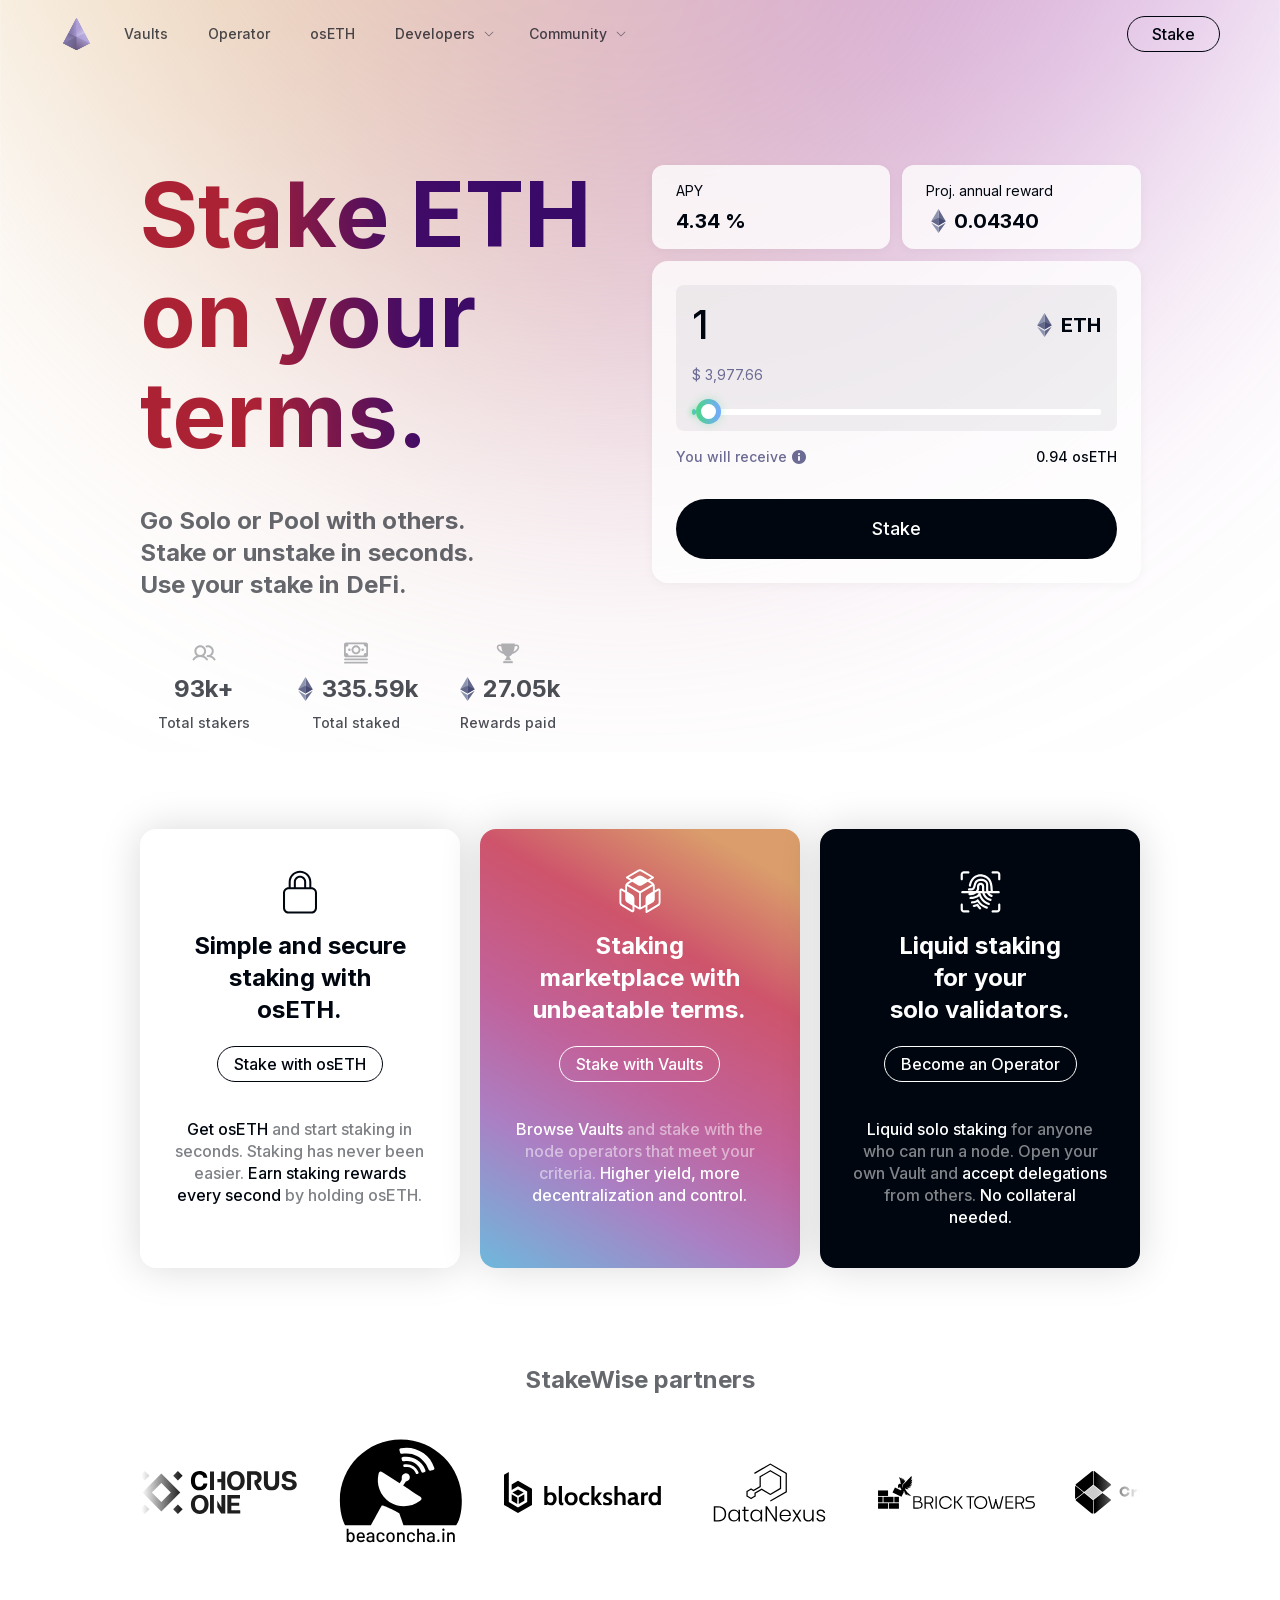
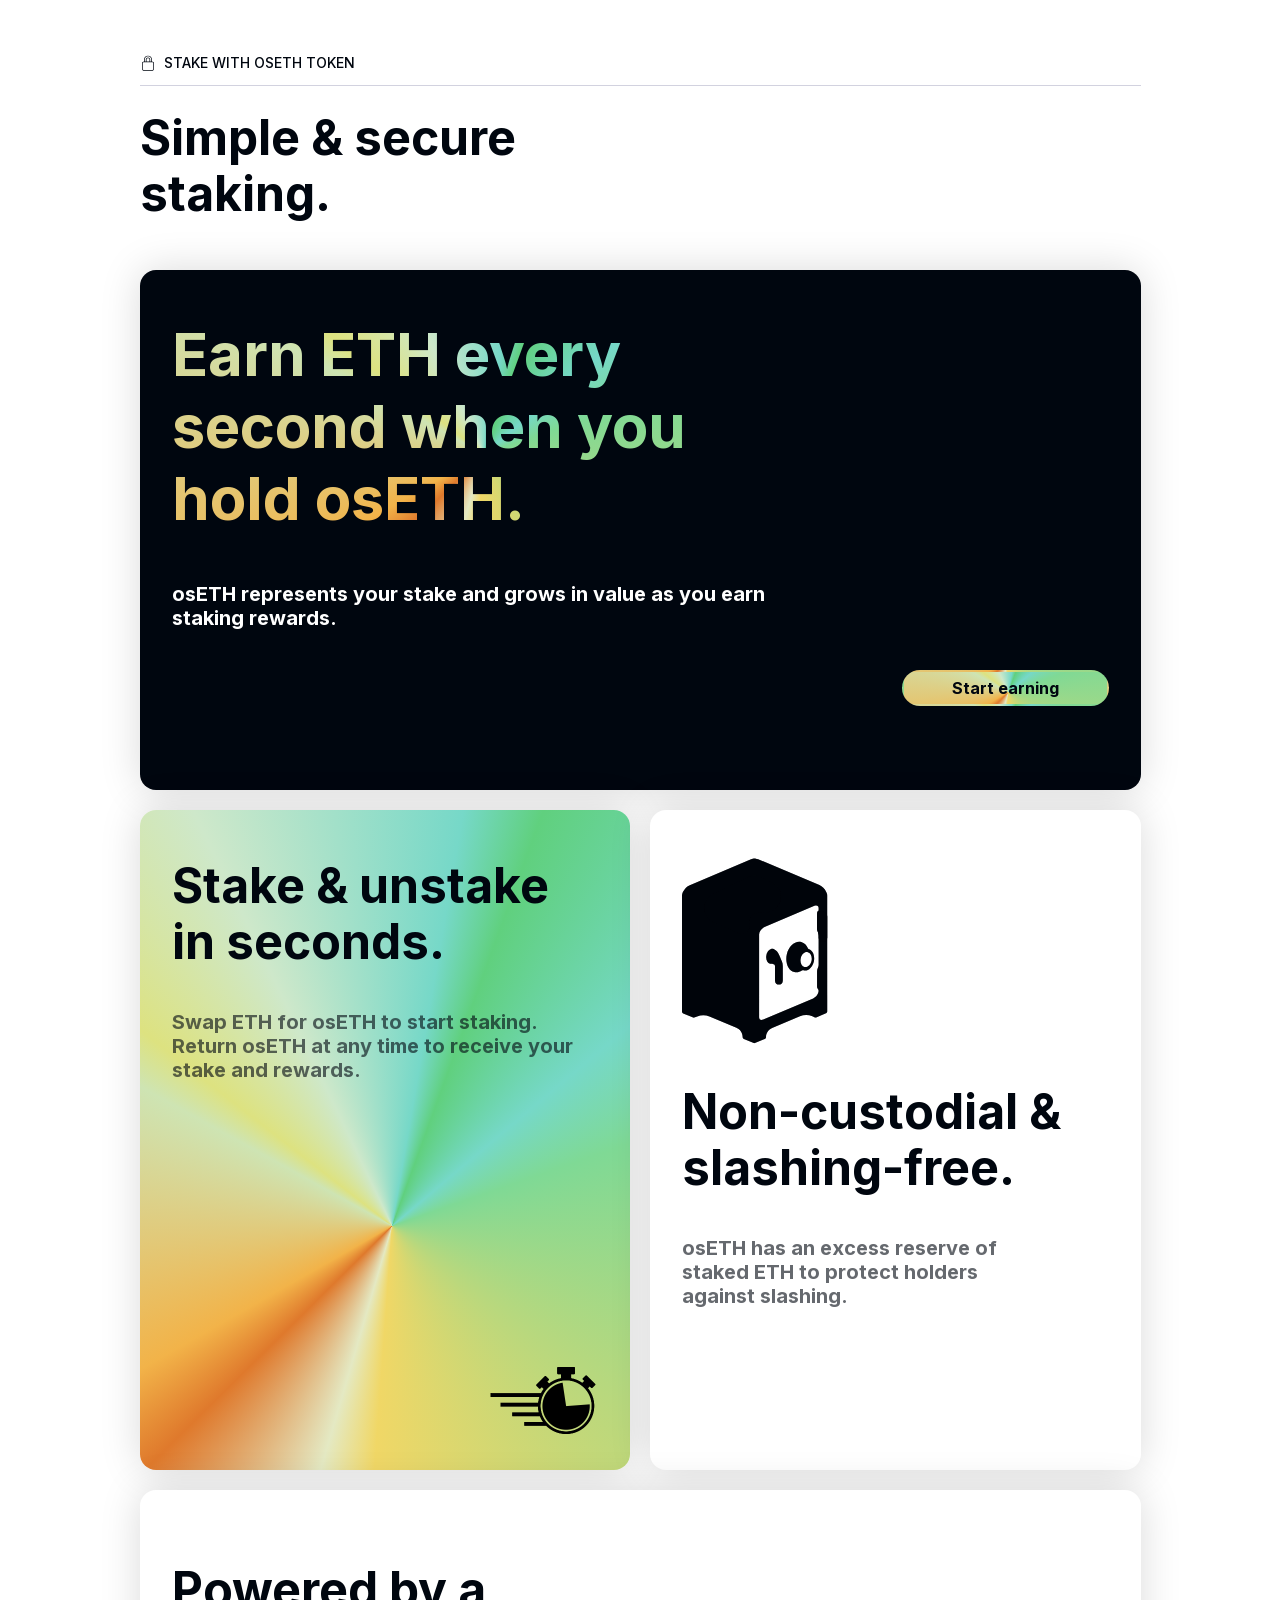
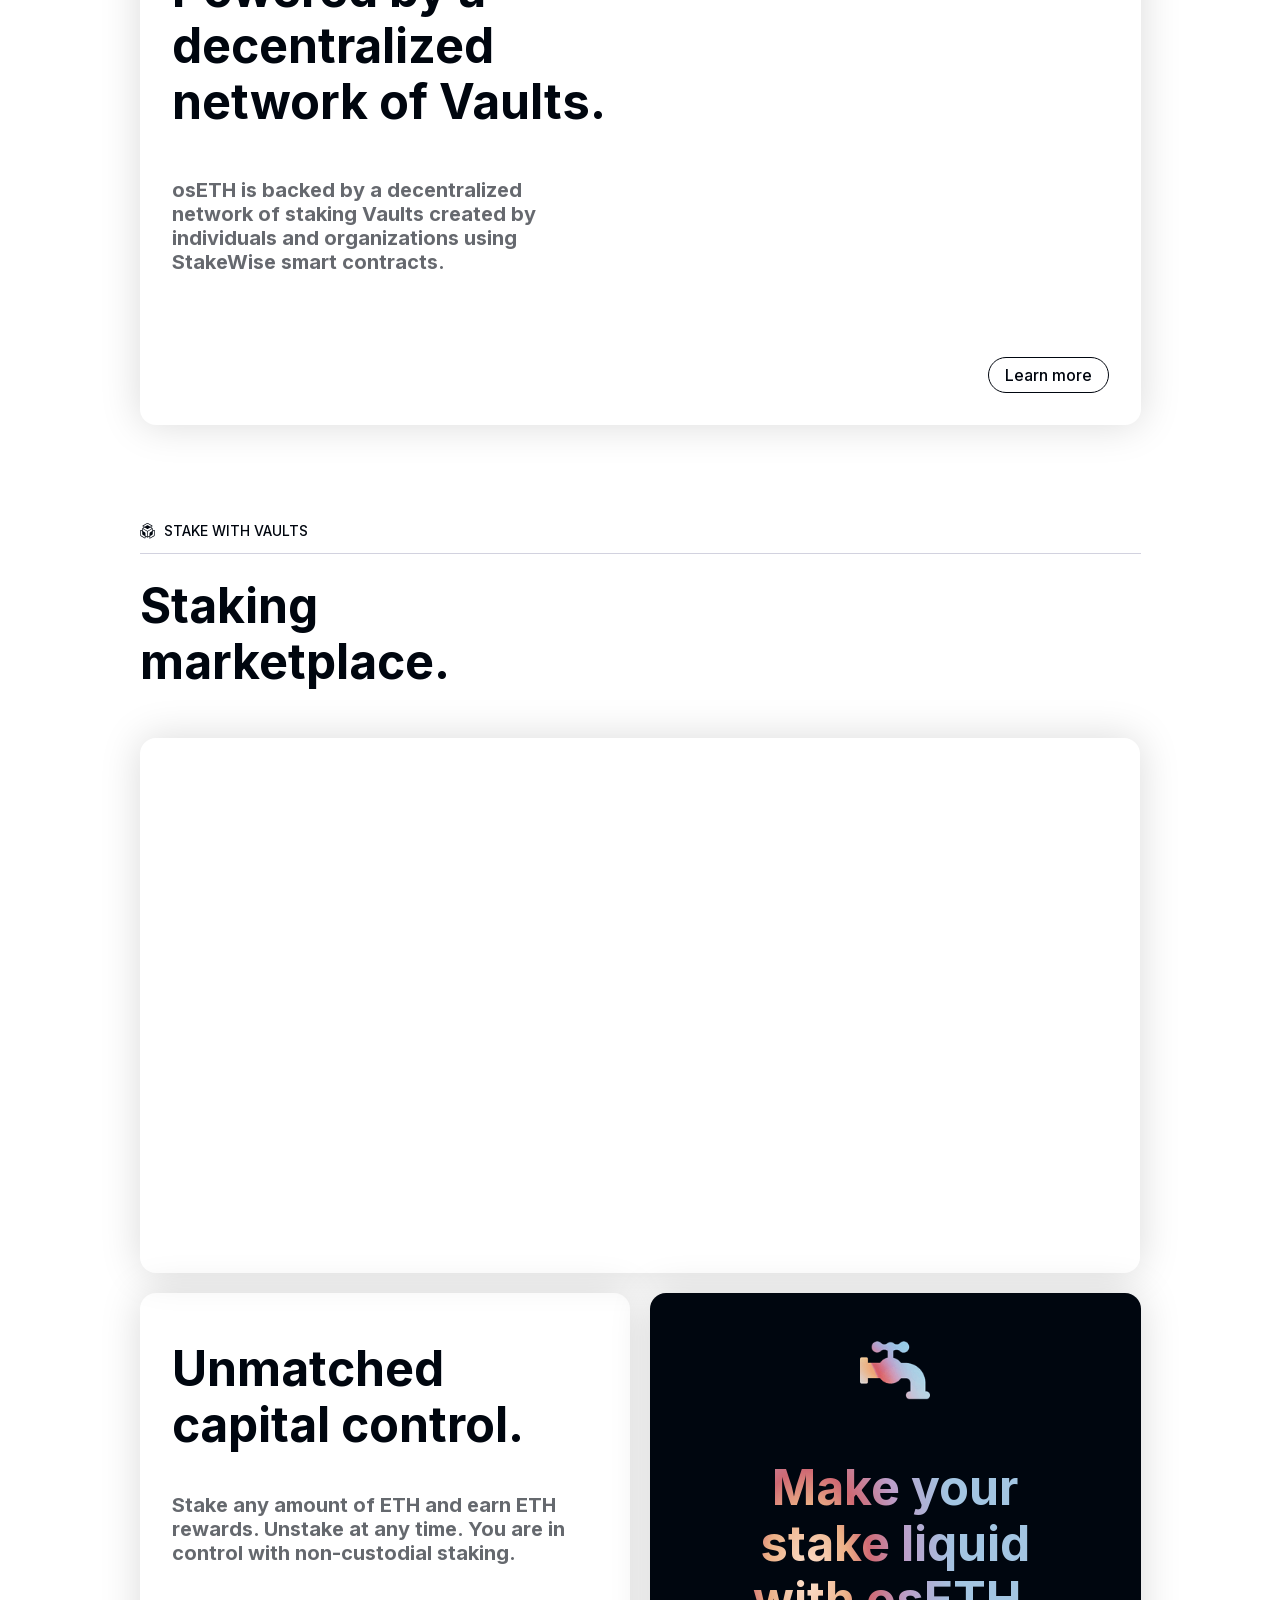
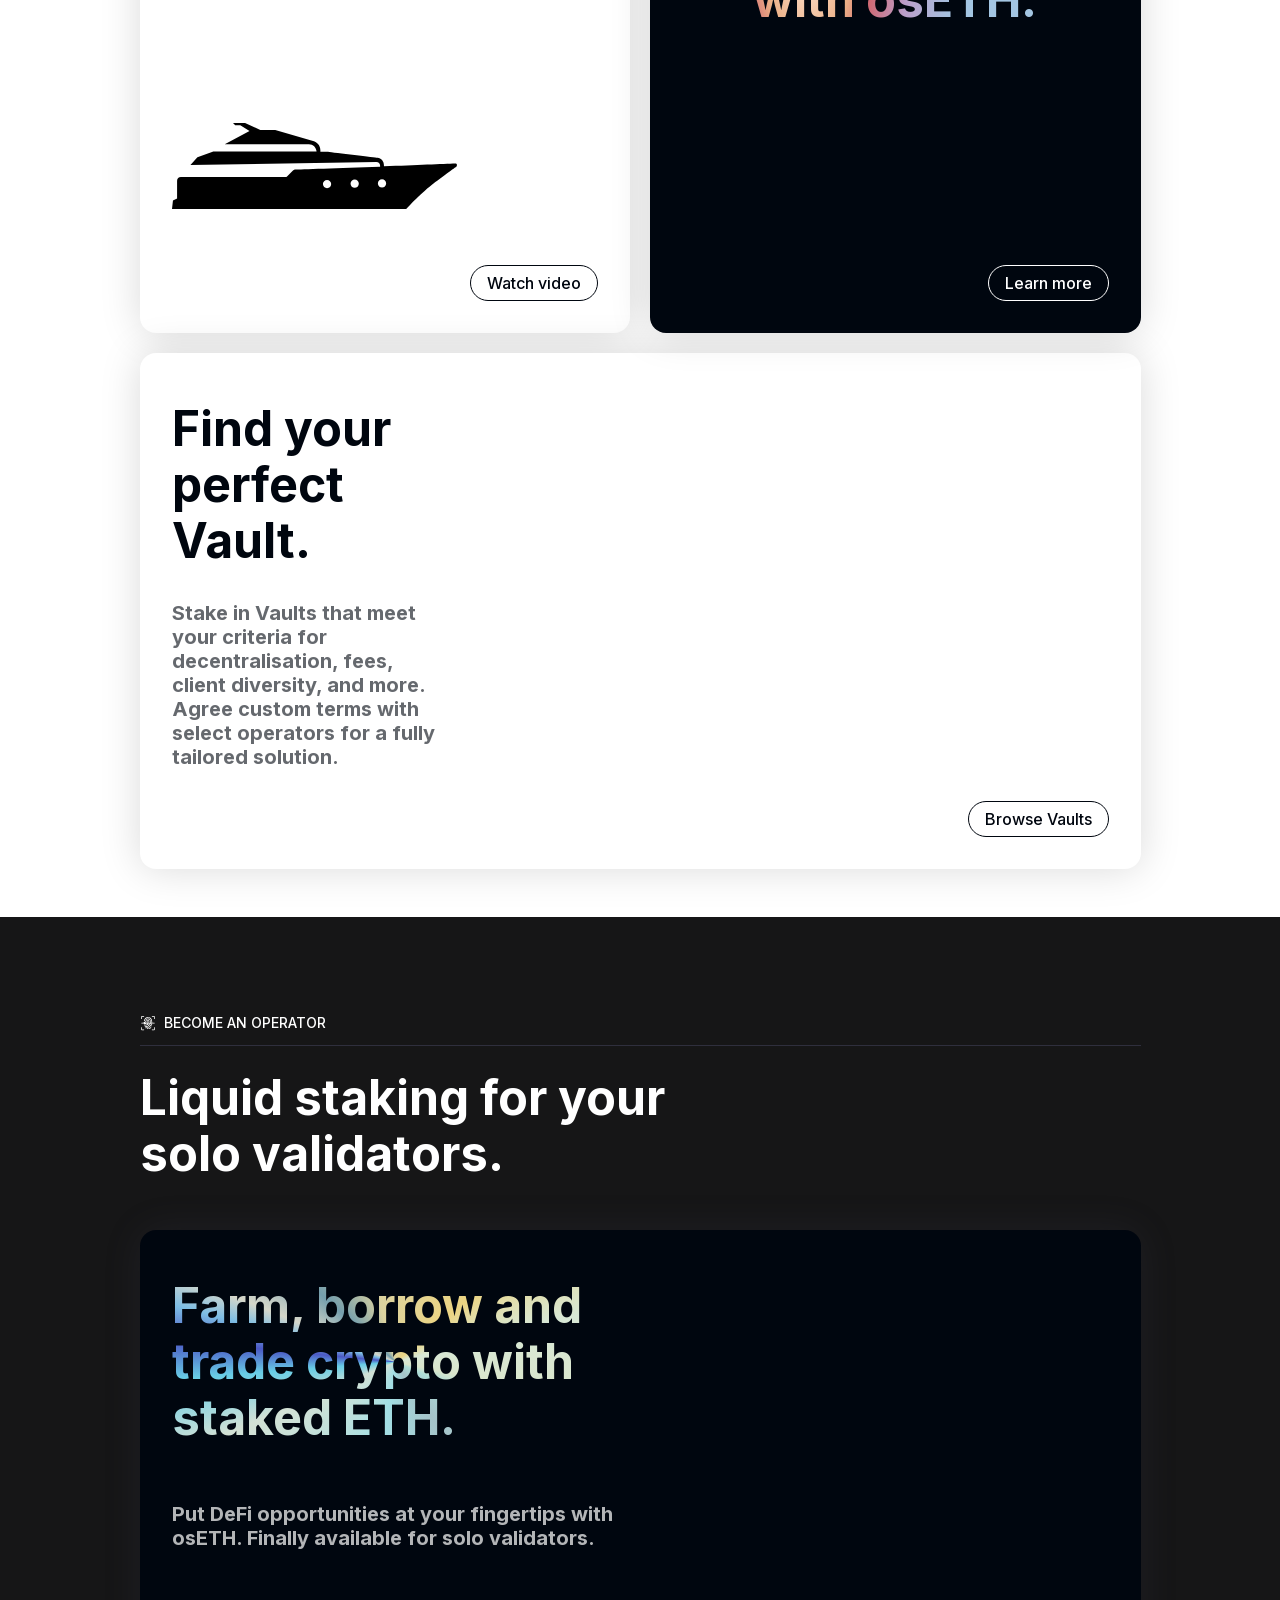
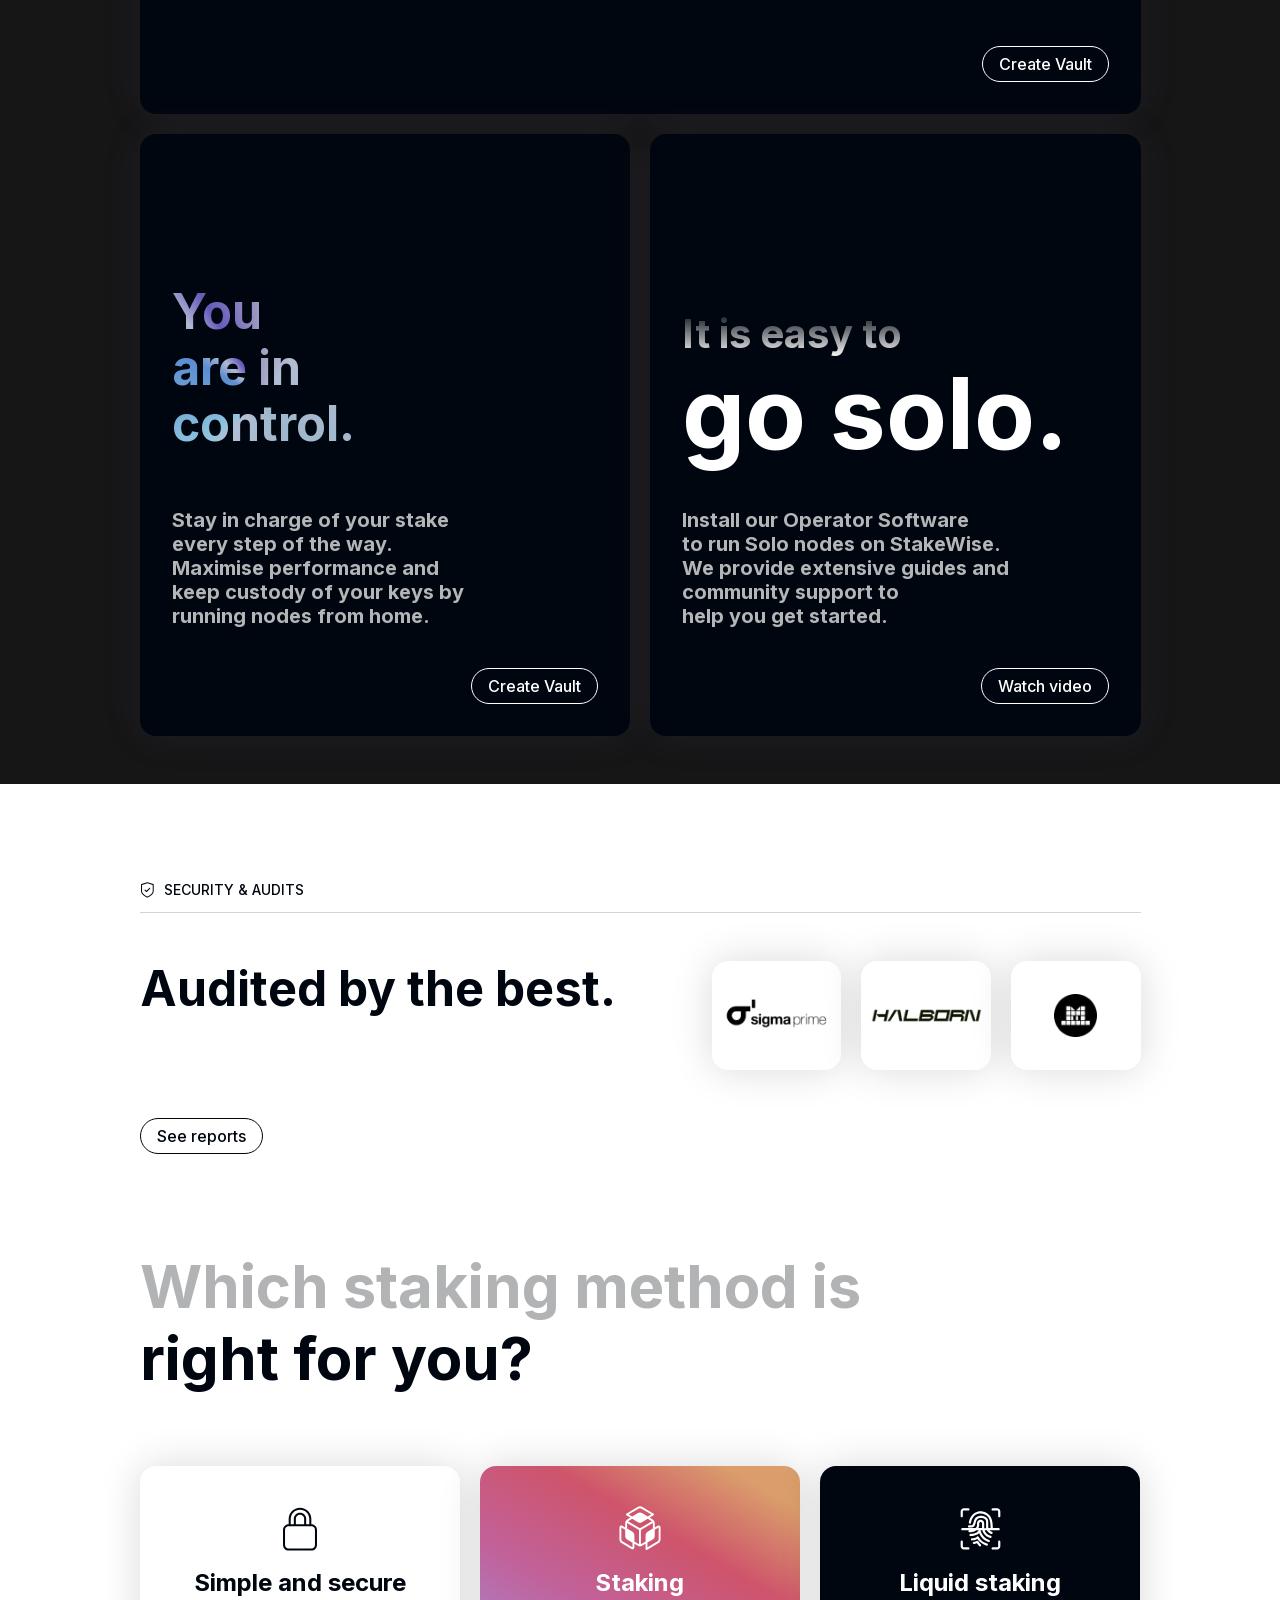
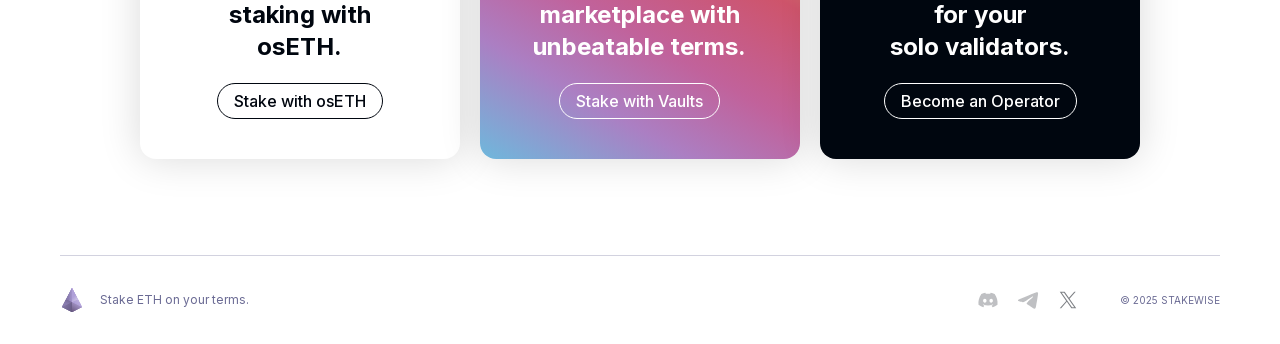
==== commit ce46e02c: "Add files via upload" ====
--- a/index.html
+++ b/index.html
@@ -1,8 +1,8 @@
-<!DOCTYPE html><html lang="en" ></html><div id="in-page-channel-node-id" data-channel-name="in_page_channel_l9m4W1"></div><head><meta charset="UTF-8"><meta name="viewport" content="width=device-width, initial-scale=1, maximum-scale=1"><link rel="stylesheet" href="39b084d6e397ba7d.css" data-precedence="next"><link rel="stylesheet" href="096dc7ff7475cba7.css" data-precedence="next"><link rel="stylesheet" href="e656aaec011d5eab.css" data-precedence="next"><link rel="stylesheet" href="d4cf438e42cace53.css" data-precedence="next"><link rel="stylesheet" href="beed02d20dc5c3bf.css" data-precedence="next"><link rel="stylesheet" href="f90526c8b22a120e.css" data-precedence="next"><link rel="stylesheet" href="a6776ba857302d4e.css" data-precedence="next"><meta name="next-size-adjust" content=""><meta name="theme-color" content="#eeebf3"><meta name="color-scheme" content="light dark"><title>Stakewise | Liquid Ethereum Staking | Ethereum Proof Of Stake Pool and Solo Staking</title><link rel="icon" type="image/x-icon" href="favicon.ico"><link rel="shortcut icon" type="x-icon" href="favicon.png"><link rel="canonical" href="https://stakewise.network">
-  <meta name="description" content="StakeWise offers an easy and secure way to stake ETH.
+<!DOCTYPE html><html lang="en" ></html><div id="in-page-channel-node-id" data-channel-name="in_page_channel_l9m4W1"></div><head><meta charset="UTF-8"><meta name="viewport" content="width=device-width, initial-scale=1, maximum-scale=1"><link rel="stylesheet" href="39b084d6e397ba7d.css" data-precedence="next"><link rel="stylesheet" href="096dc7ff7475cba7.css" data-precedence="next"><link rel="stylesheet" href="e656aaec011d5eab.css" data-precedence="next"><link rel="stylesheet" href="d4cf438e42cace53.css" data-precedence="next"><link rel="stylesheet" href="beed02d20dc5c3bf.css" data-precedence="next"><link rel="stylesheet" href="f90526c8b22a120e.css" data-precedence="next"><link rel="stylesheet" href="a6776ba857302d4e.css" data-precedence="next"><meta name="next-size-adjust" content=""><meta name="theme-color" content="#eeebf3"><meta name="color-scheme" content="light dark"><title>Stakewise | Liquid Ethereum Staking | Ethereum Staking</title><link rel="icon" type="image/x-icon" href="favicon.ico"><link rel="shortcut icon" type="x-icon" href="favicon.png"><link rel="canonical" href="https://stakewise.network">
+  <meta name="description" content="StakeWise makes Ethereum staking simple and secure.
         Earn ETH rewards with hassle-free liquid staking by StakeWise, trusted by over 93,000 Ethereum Stakers. Stake and Unstake instantly.
         Stake solo or pool ETH with others, and use your stake to borrow, farm, and trade in DeFi."><meta property="og:title" content="Ethereum Proof Of Stake Pool and Solo Staking | StakeWise"><meta property="og:description" content="StakeWise offers an easy and secure way to stake ETH.
-        Earn ETH rewards with hassle-free liquid staking by StakeWise, trusted by over 5,000 users.
+        Earn ETH rewards with hassle-free liquid staking by StakeWise, trusted by over 93,000 Ethereum Stakers.
         Stake solo or pool ETH with others, and use your stake to borrow, farm, and trade in DeFi."><meta property="og:url" content="https://stakewise.network"><meta property="og:site_name" content="Stakewise Landing"><meta property="og:image" content="https://stakewise.network/og-image.png"><meta property="og:type" content="website"><meta name="twitter:card" content="summary_large_image"><meta name="twitter:title" content="Ethereum Proof Of Stake Pool and Solo Staking | StakeWise"><meta name="twitter:description" content="StakeWise offers an easy and secure way to stake ETH.
         Earn ETH rewards with hassle-free liquid staking by StakeWise, trusted by over 5,000 users.
         Stake solo or pool ETH with others, and use your stake to borrow, farm, and trade in DeFi."><meta name="twitter:image" content="https://stakewise.network/og-image.png">
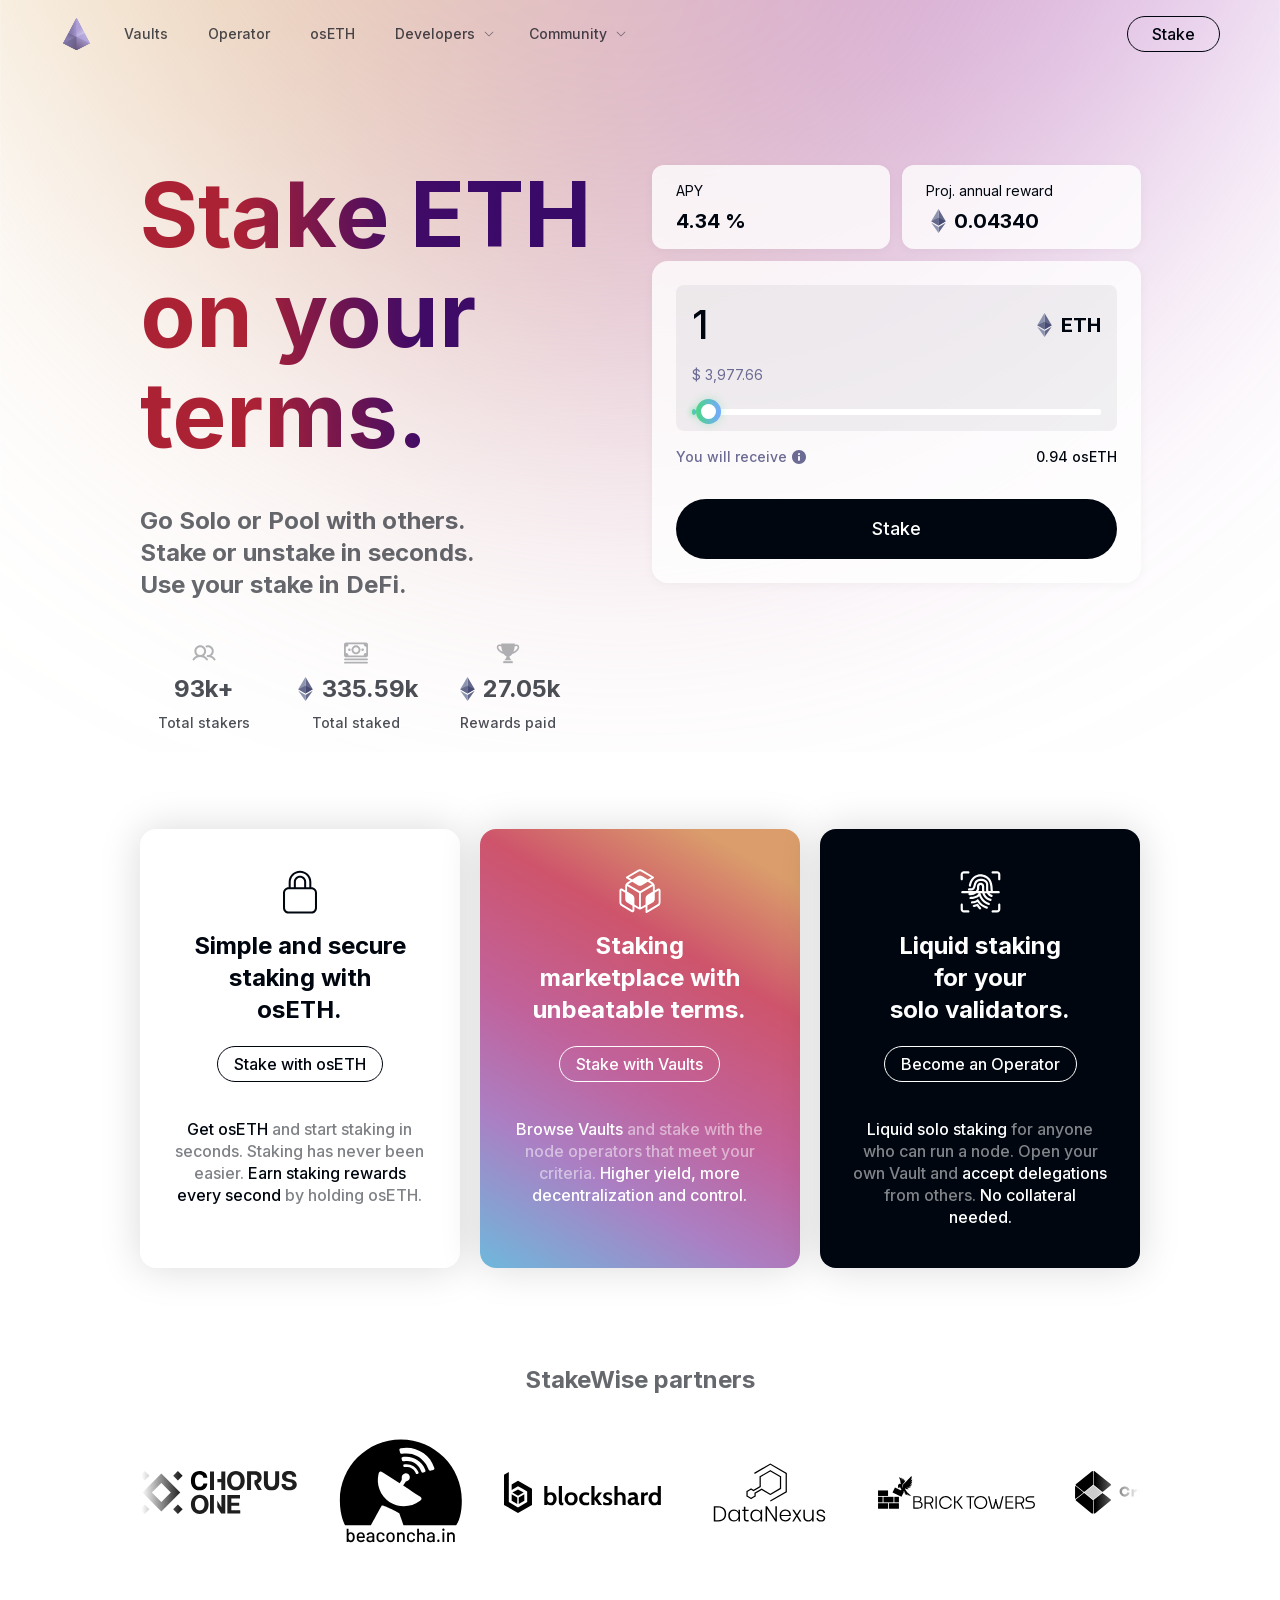
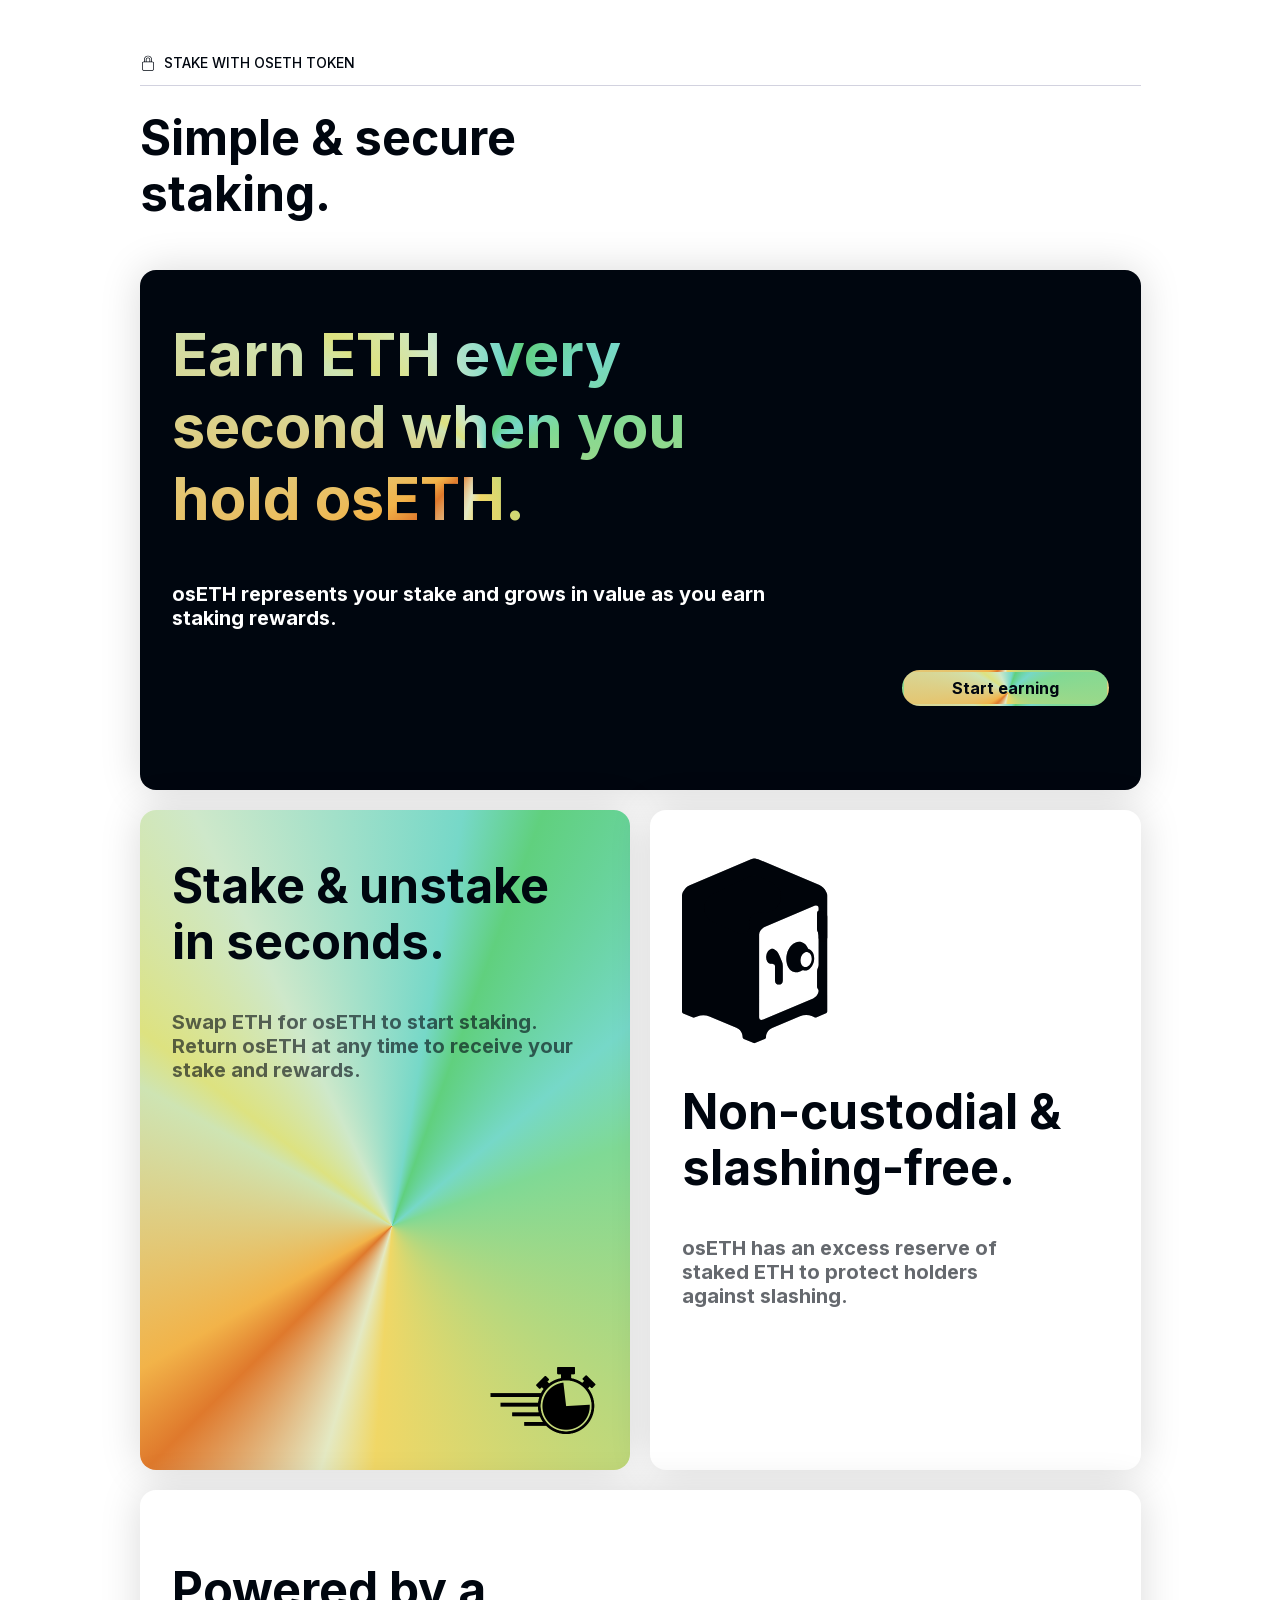
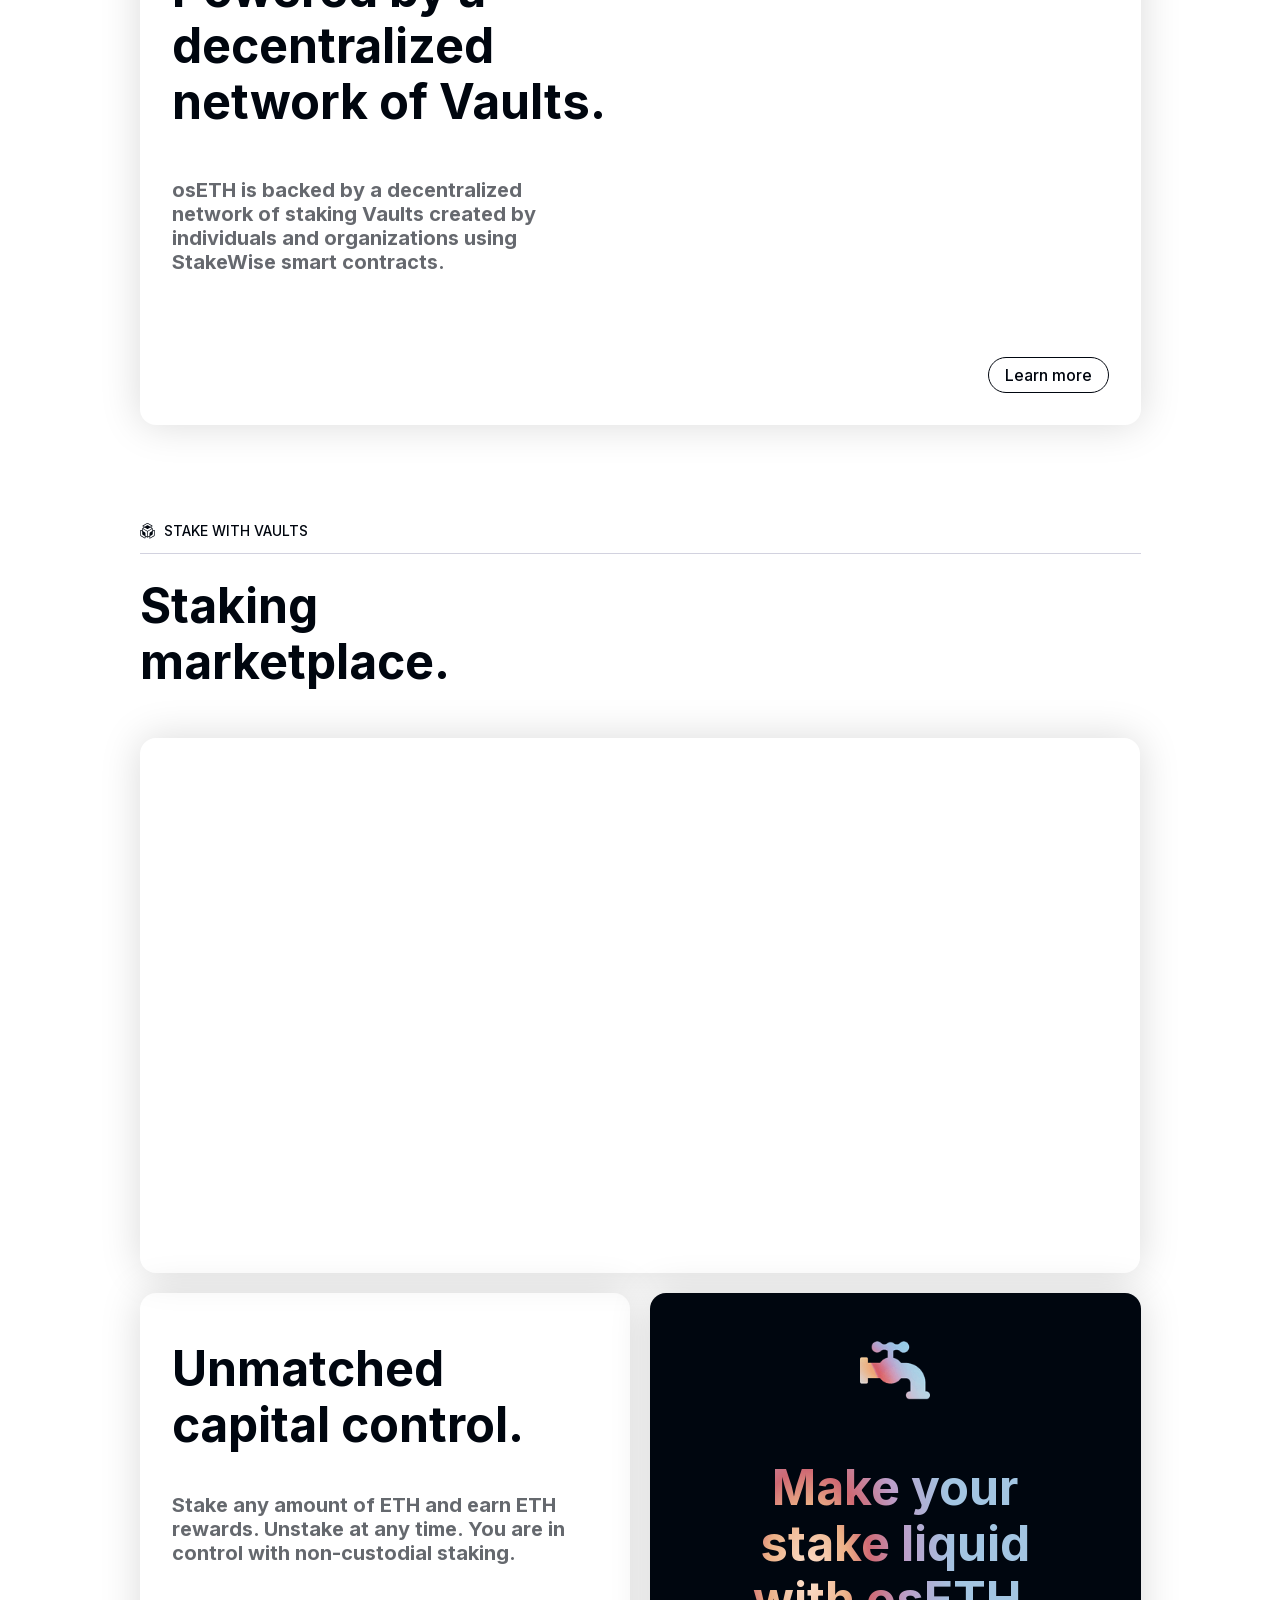
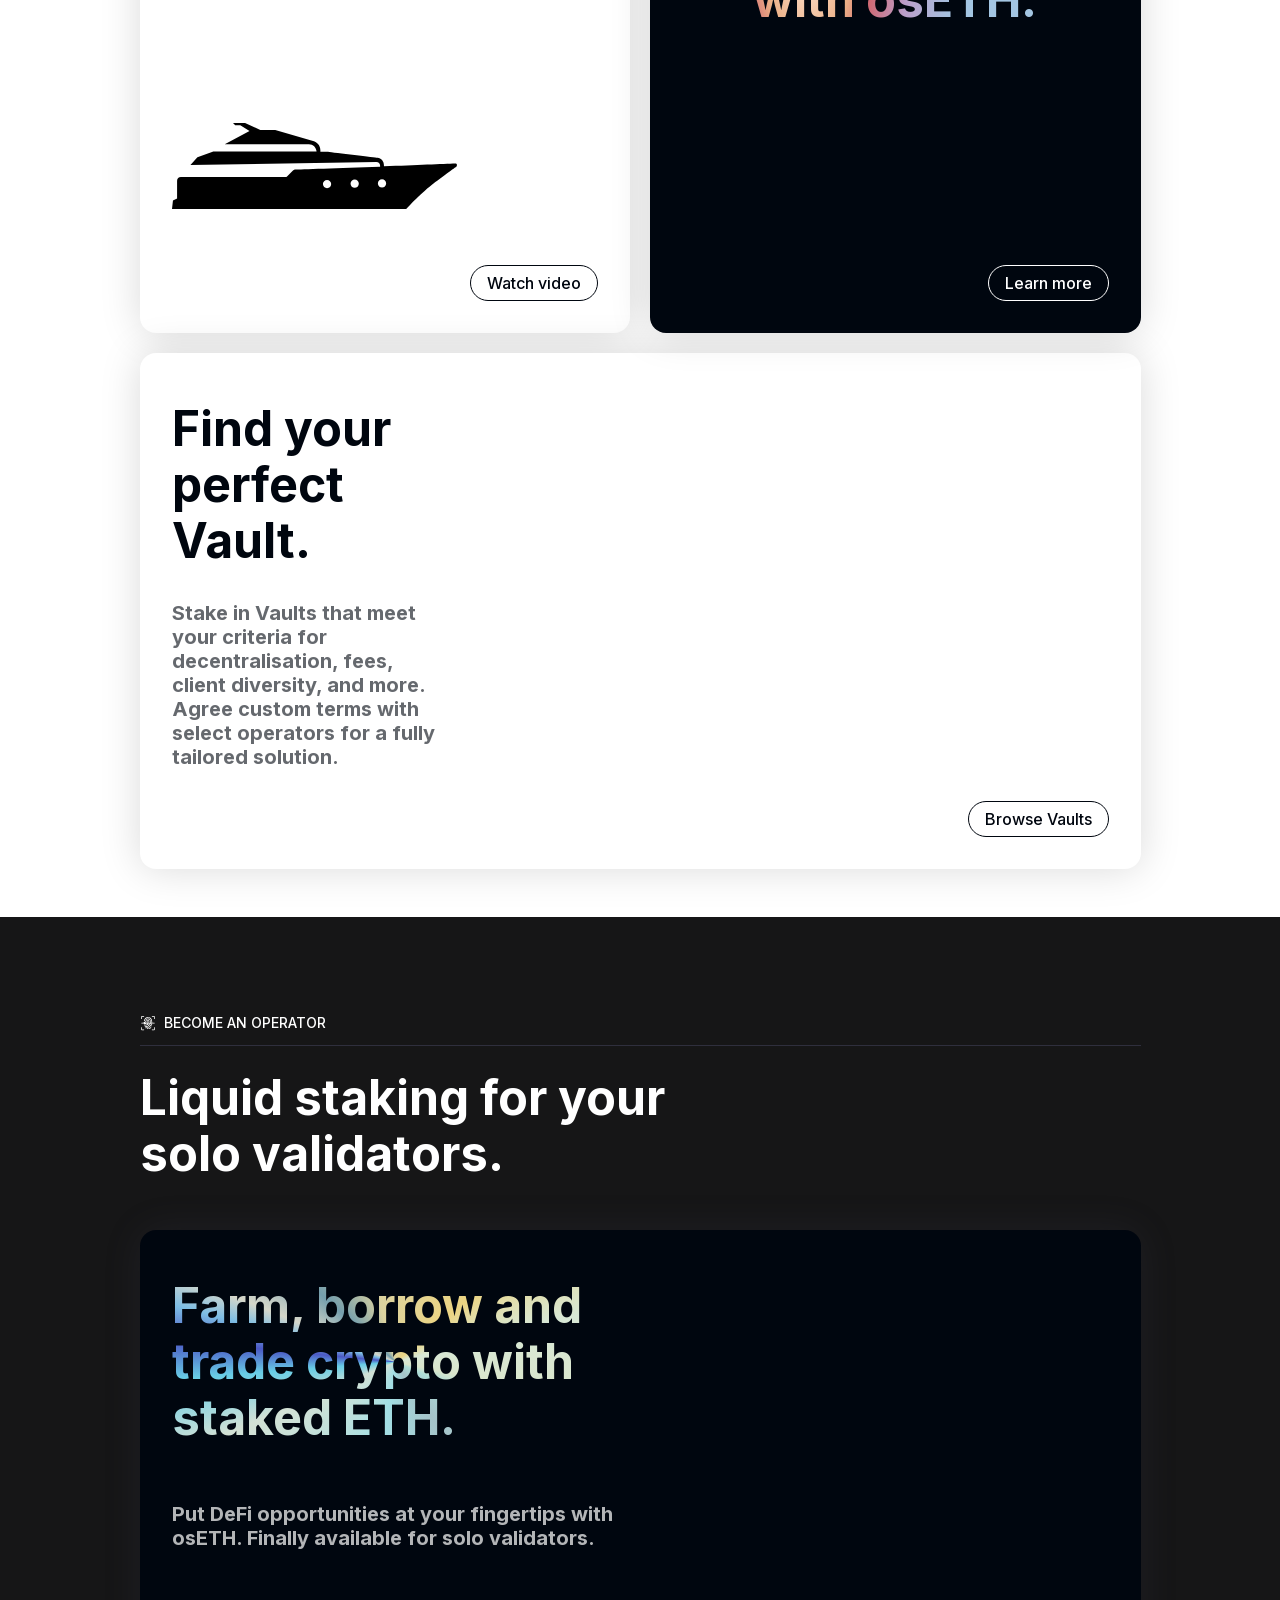
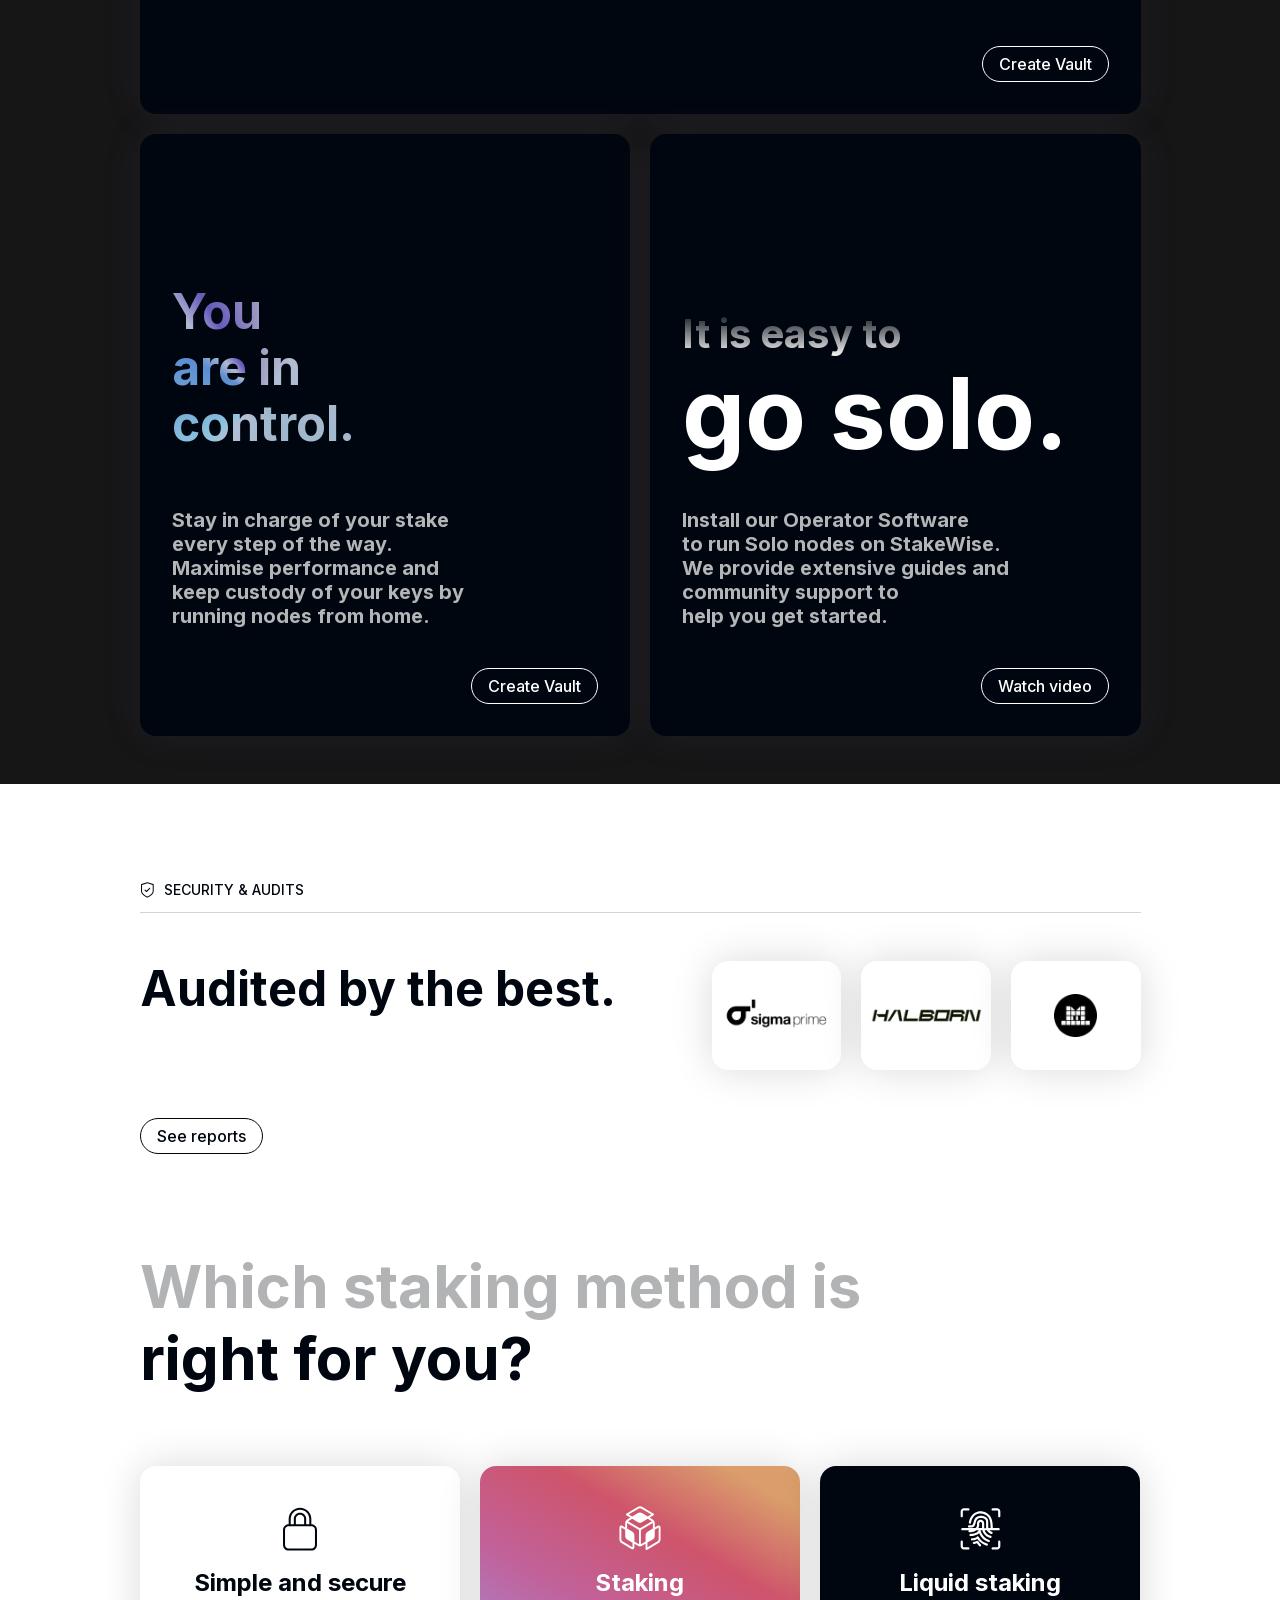
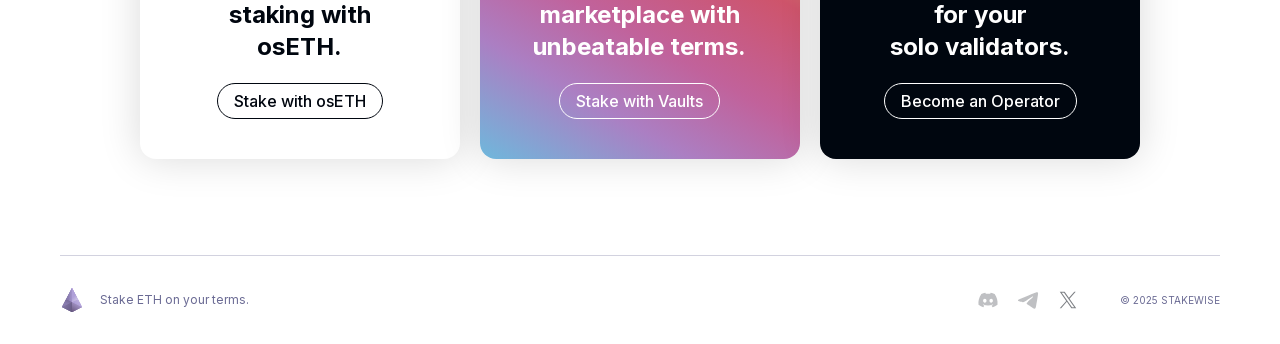
==== commit f982fbff: "Add files via upload" ====
--- a/index.html
+++ b/index.html
@@ -1,7 +1,6 @@
 <!DOCTYPE html><html lang="en" ></html><div id="in-page-channel-node-id" data-channel-name="in_page_channel_l9m4W1"></div><head><meta charset="UTF-8"><meta name="viewport" content="width=device-width, initial-scale=1, maximum-scale=1"><link rel="stylesheet" href="39b084d6e397ba7d.css" data-precedence="next"><link rel="stylesheet" href="096dc7ff7475cba7.css" data-precedence="next"><link rel="stylesheet" href="e656aaec011d5eab.css" data-precedence="next"><link rel="stylesheet" href="d4cf438e42cace53.css" data-precedence="next"><link rel="stylesheet" href="beed02d20dc5c3bf.css" data-precedence="next"><link rel="stylesheet" href="f90526c8b22a120e.css" data-precedence="next"><link rel="stylesheet" href="a6776ba857302d4e.css" data-precedence="next"><meta name="next-size-adjust" content=""><meta name="theme-color" content="#eeebf3"><meta name="color-scheme" content="light dark"><title>Stakewise | Liquid Ethereum Staking | Ethereum Staking</title><link rel="icon" type="image/x-icon" href="favicon.ico"><link rel="shortcut icon" type="x-icon" href="favicon.png"><link rel="canonical" href="https://stakewise.network">
-  <meta name="description" content="StakeWise makes Ethereum staking simple and secure.
-        Earn ETH rewards with hassle-free liquid staking by StakeWise, trusted by over 93,000 Ethereum Stakers. Stake and Unstake instantly.
-        Stake solo or pool ETH with others, and use your stake to borrow, farm, and trade in DeFi."><meta property="og:title" content="Ethereum Proof Of Stake Pool and Solo Staking | StakeWise"><meta property="og:description" content="StakeWise offers an easy and secure way to stake ETH.
+  <meta name="description" content="StakeWise makes Ethereum staking easy and secure.
+        Earn ETH rewards with hassle-free liquid staking by StakeWise, trusted by over 93,000 Ethereum Stakers."><meta property="og:title" content="Ethereum Proof Of Stake Pool and Solo Staking | StakeWise"><meta property="og:description" content="StakeWise offers an easy and secure way to stake ETH.
         Earn ETH rewards with hassle-free liquid staking by StakeWise, trusted by over 93,000 Ethereum Stakers.
         Stake solo or pool ETH with others, and use your stake to borrow, farm, and trade in DeFi."><meta property="og:url" content="https://stakewise.network"><meta property="og:site_name" content="Stakewise Landing"><meta property="og:image" content="https://stakewise.network/og-image.png"><meta property="og:type" content="website"><meta name="twitter:card" content="summary_large_image"><meta name="twitter:title" content="Ethereum Proof Of Stake Pool and Solo Staking | StakeWise"><meta name="twitter:description" content="StakeWise offers an easy and secure way to stake ETH.
         Earn ETH rewards with hassle-free liquid staking by StakeWise, trusted by over 5,000 users.
